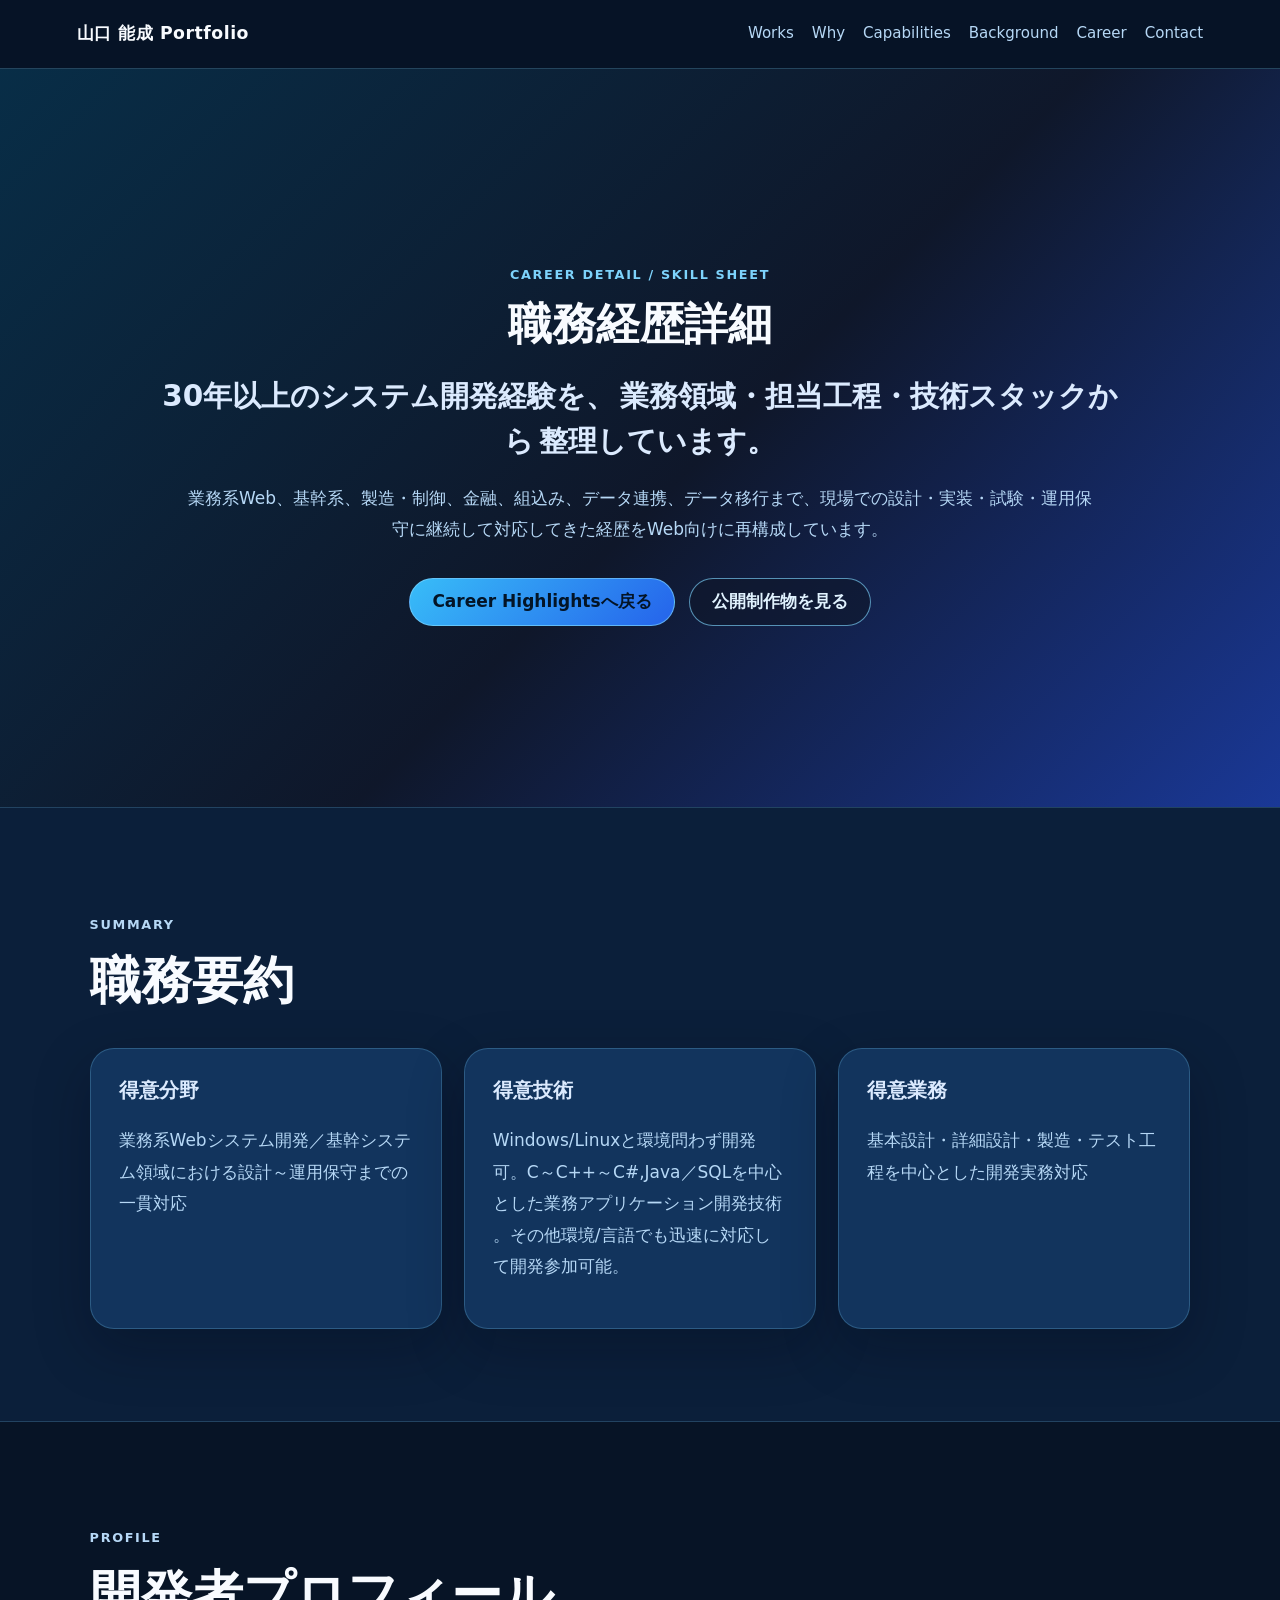
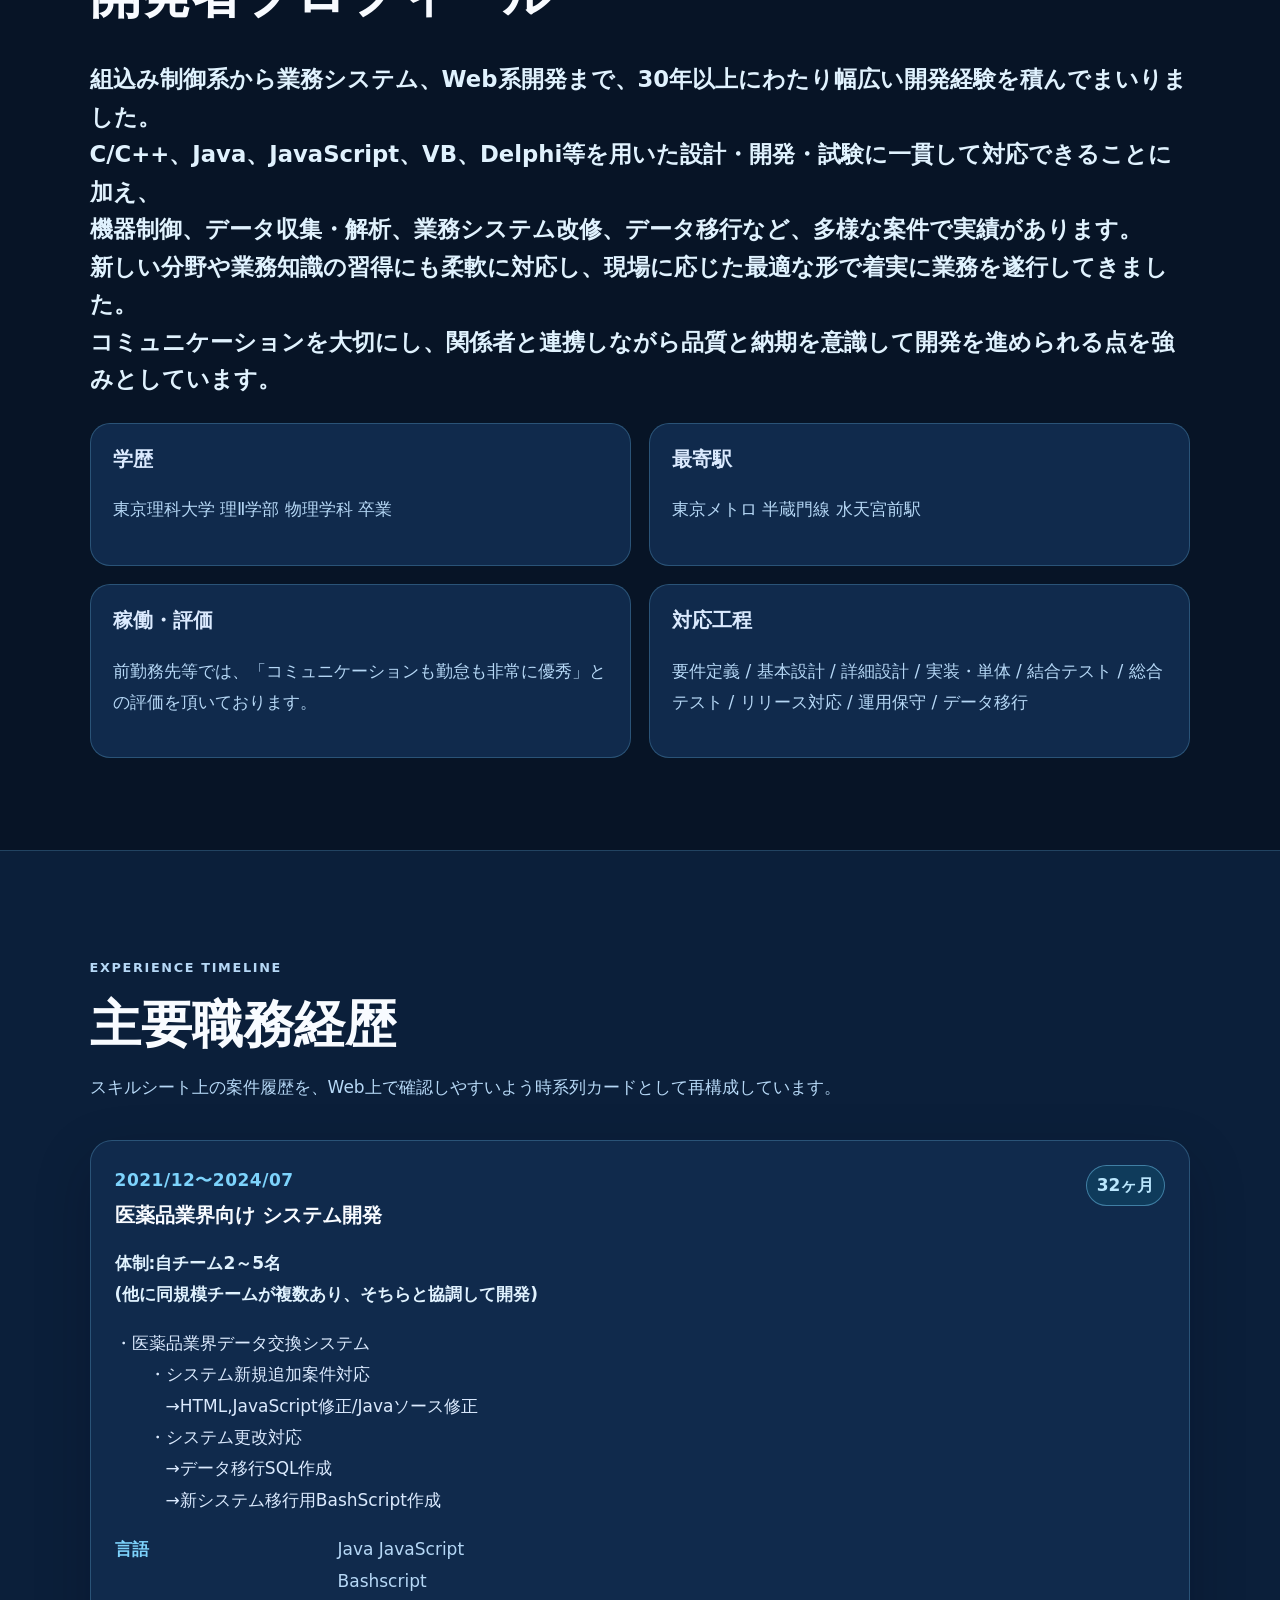
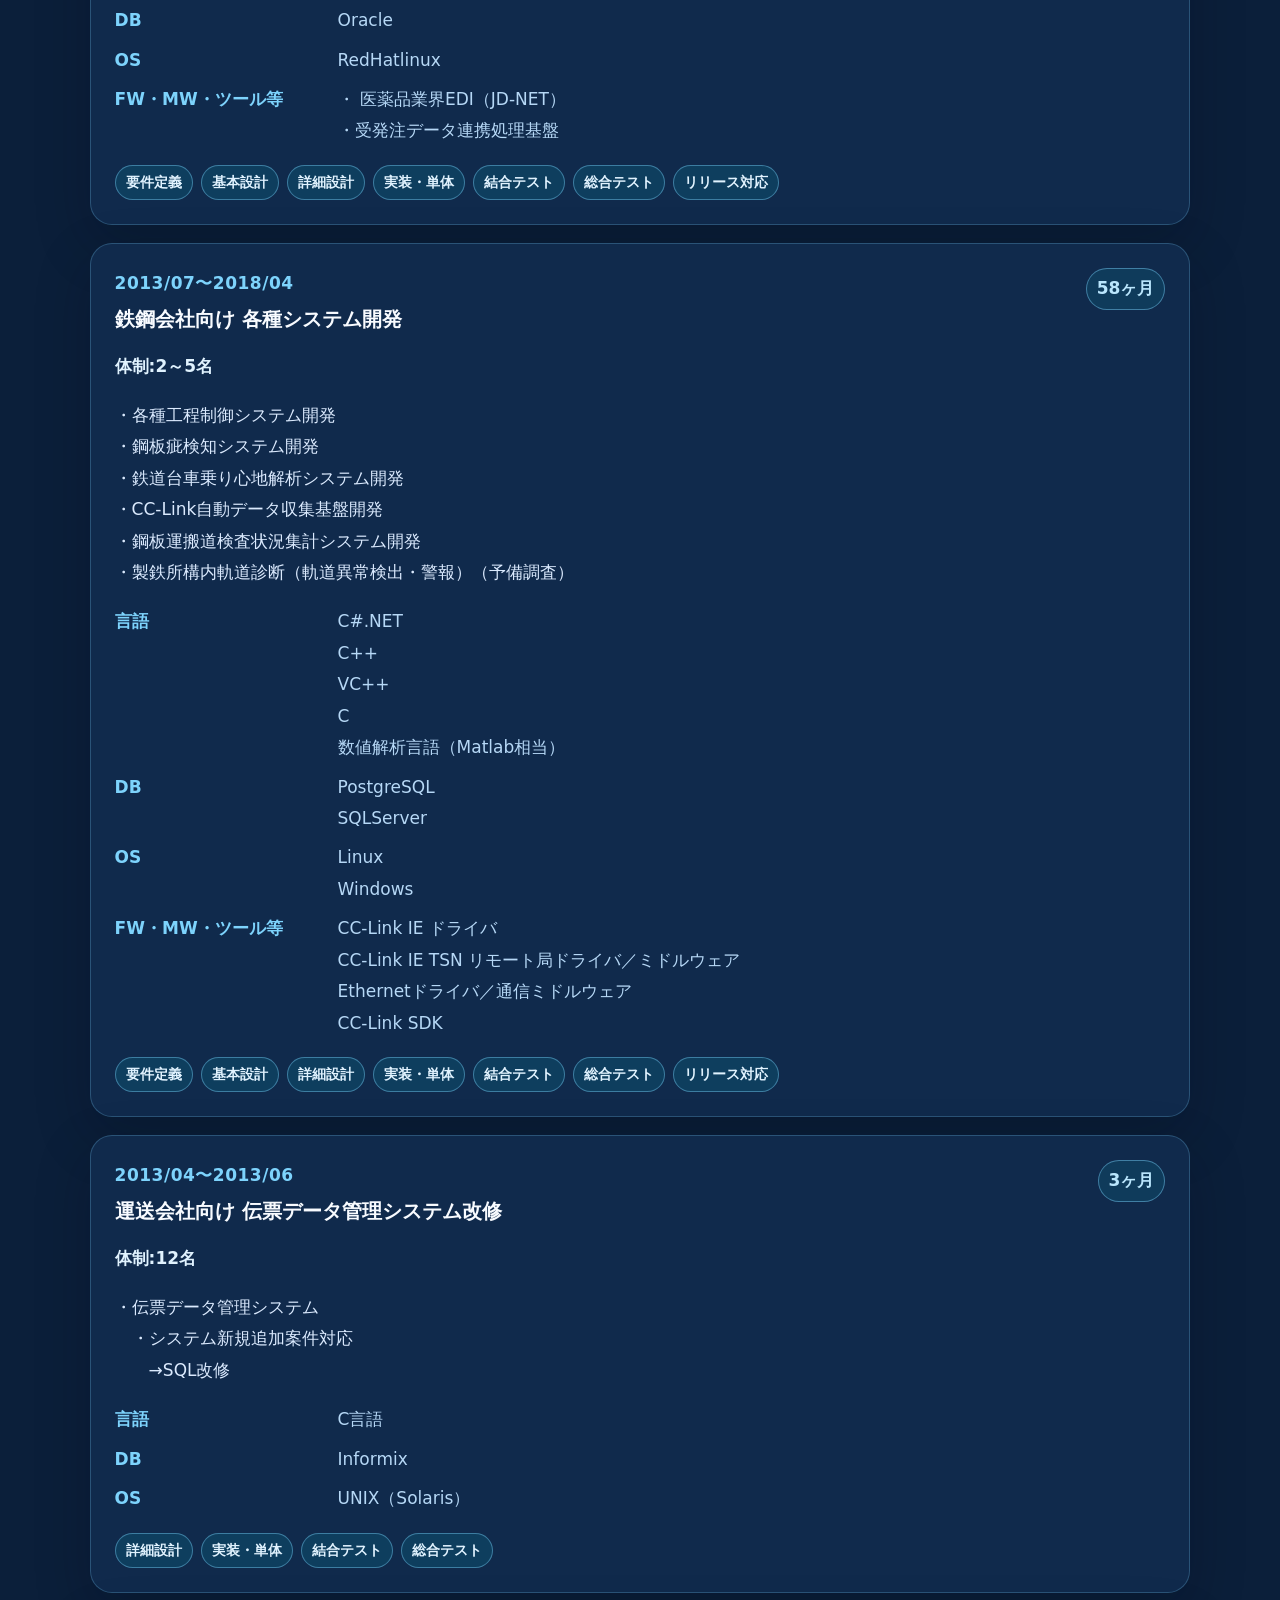
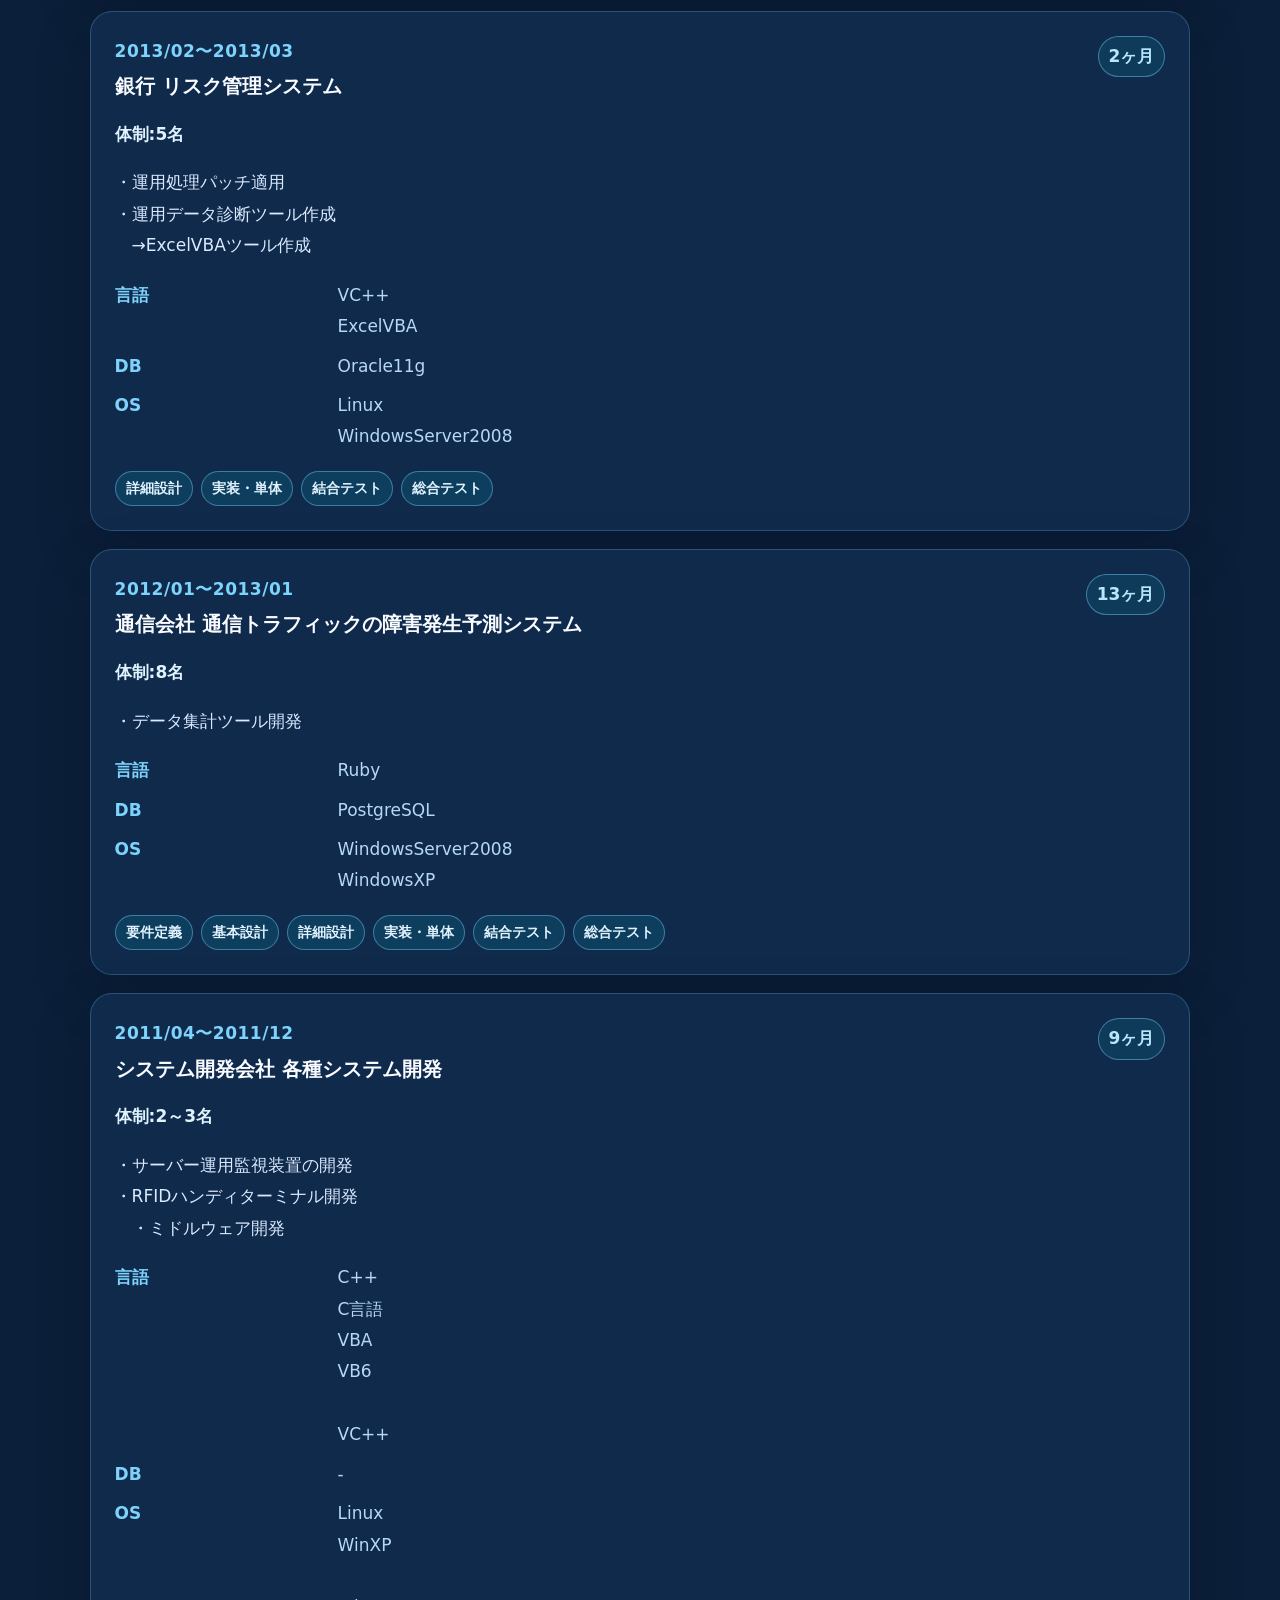
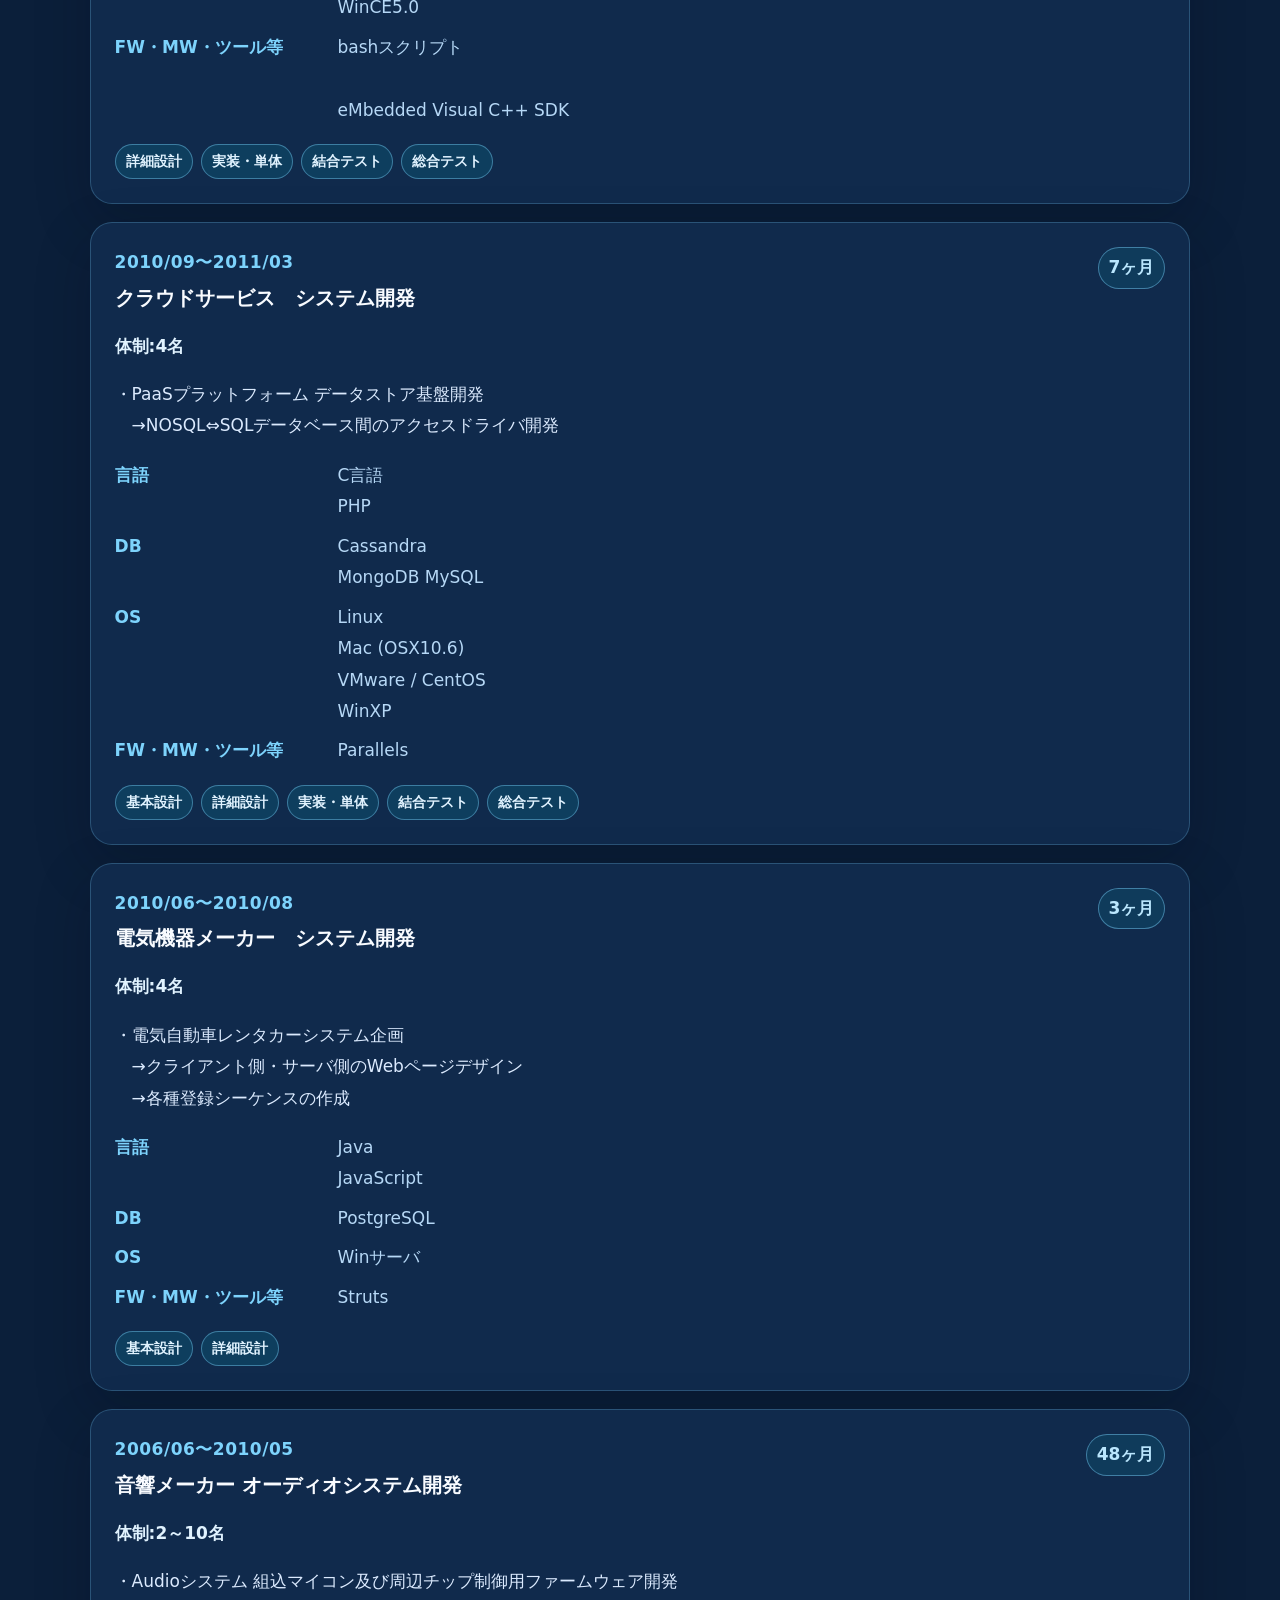
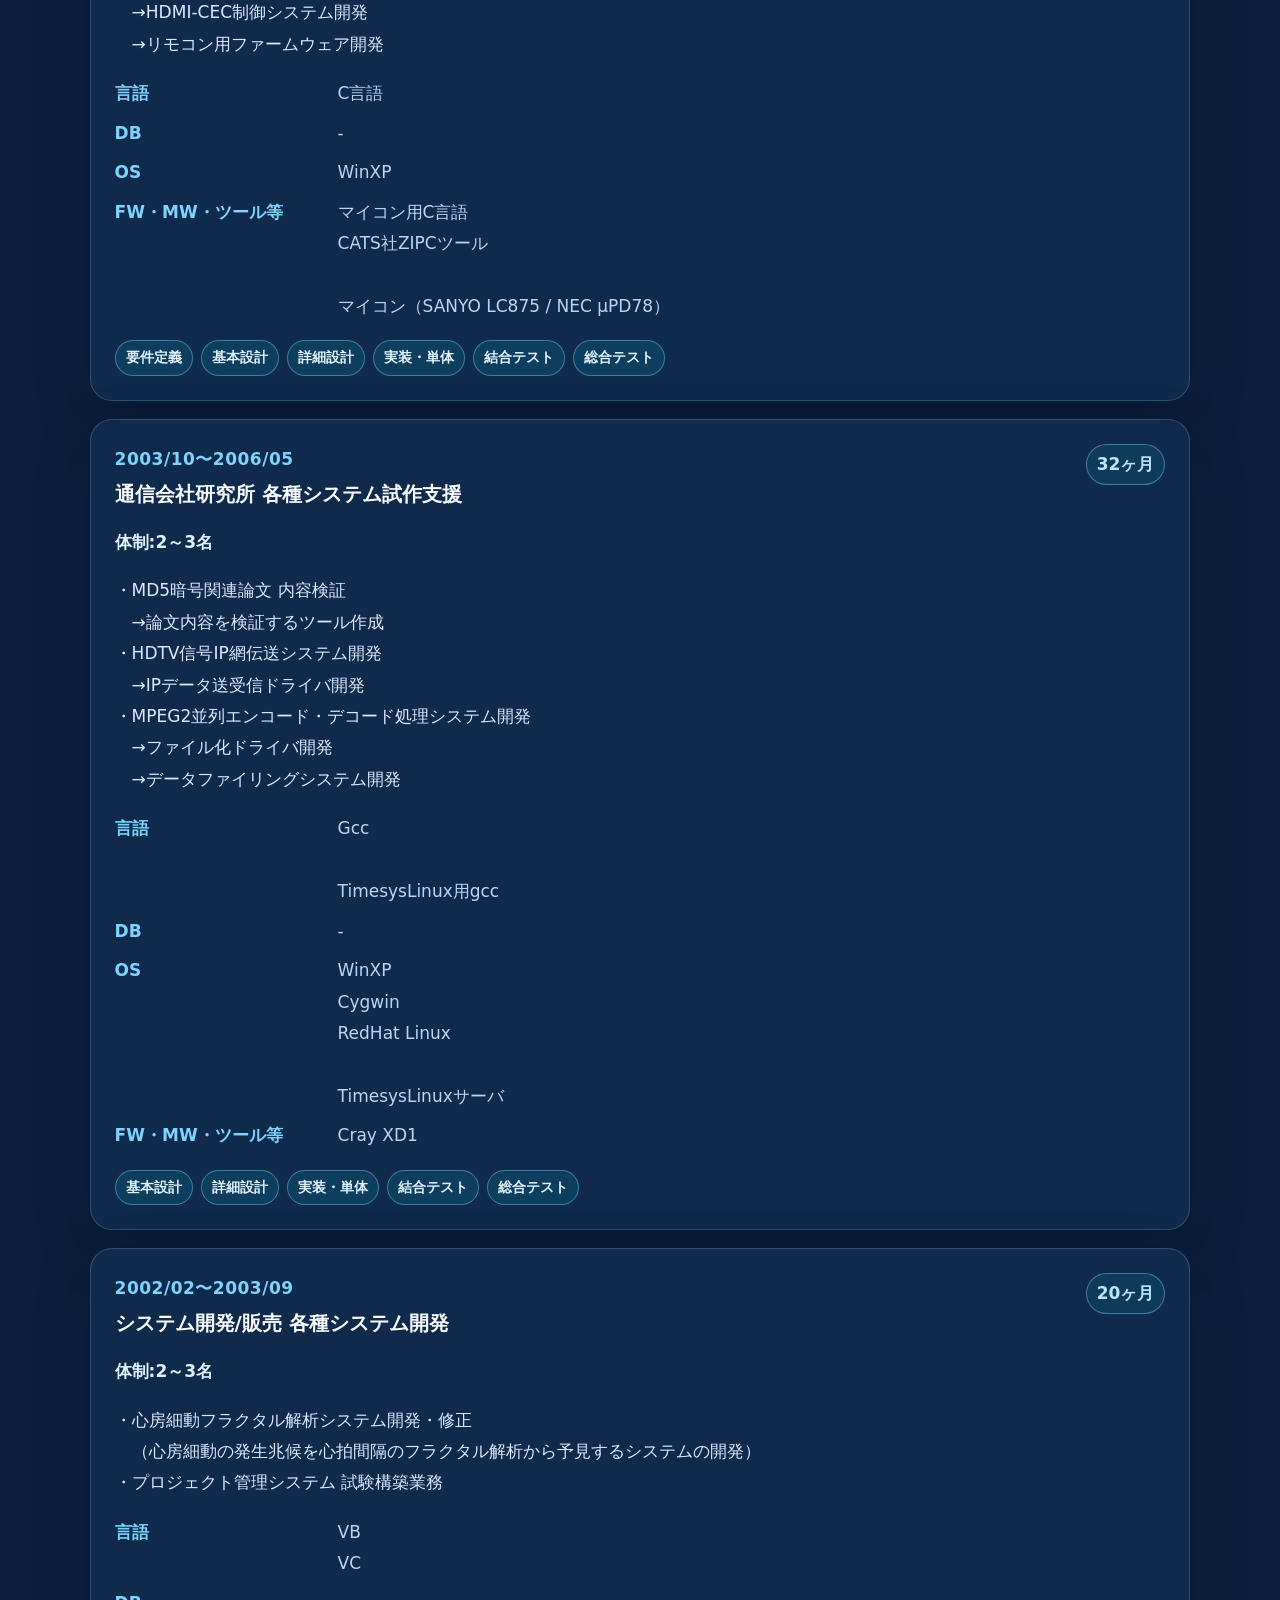
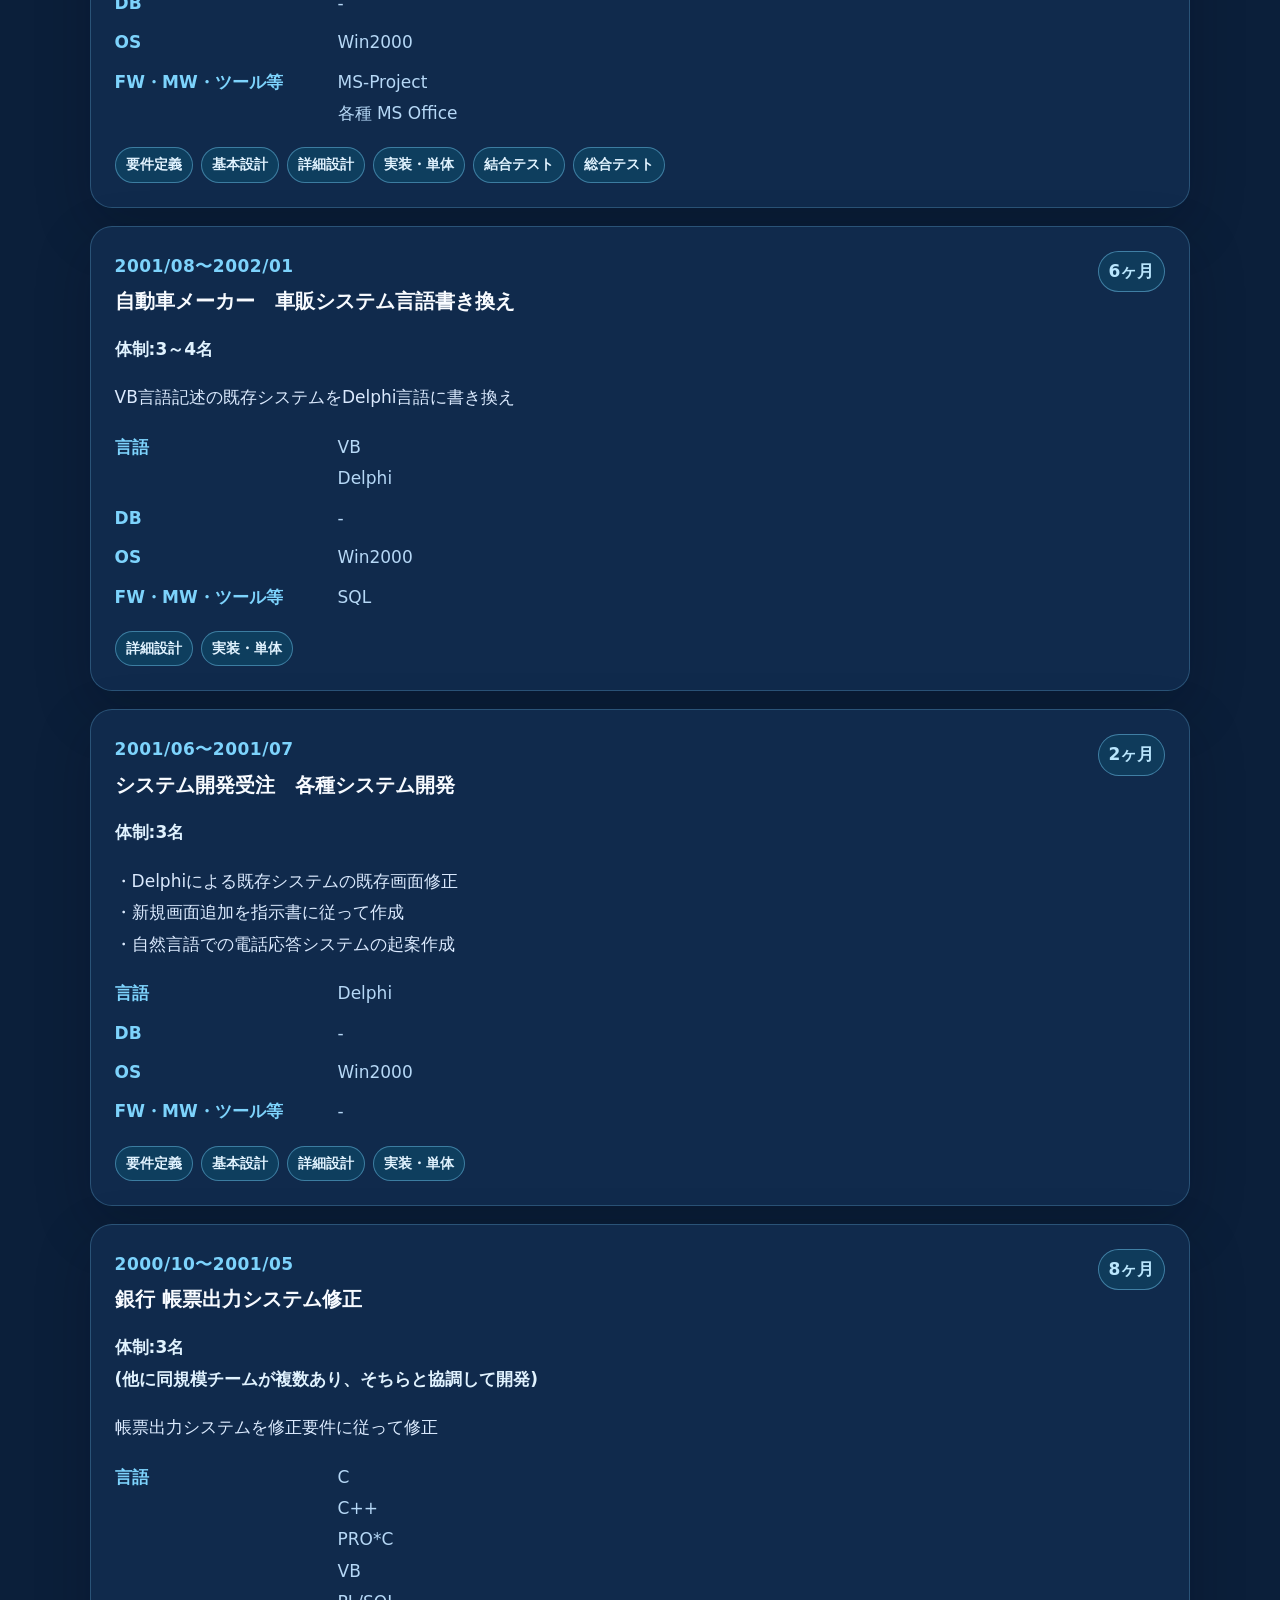
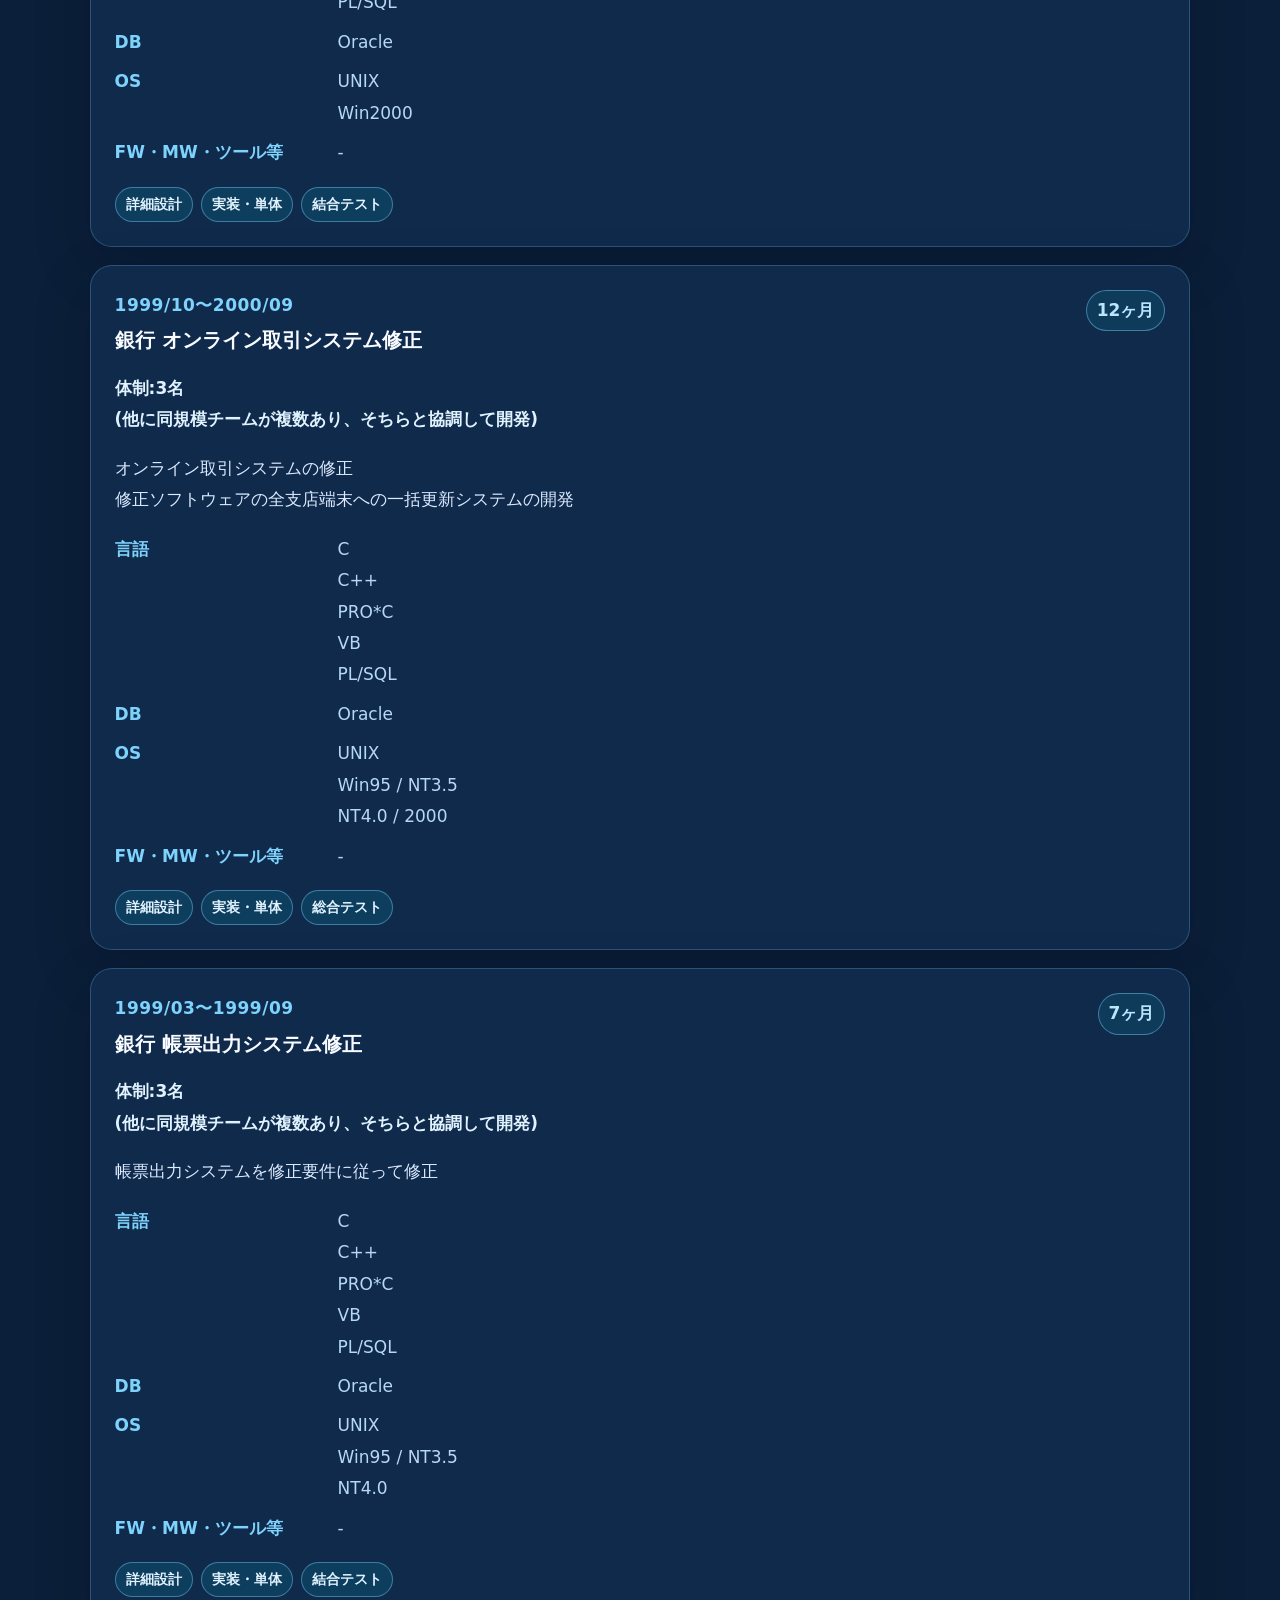
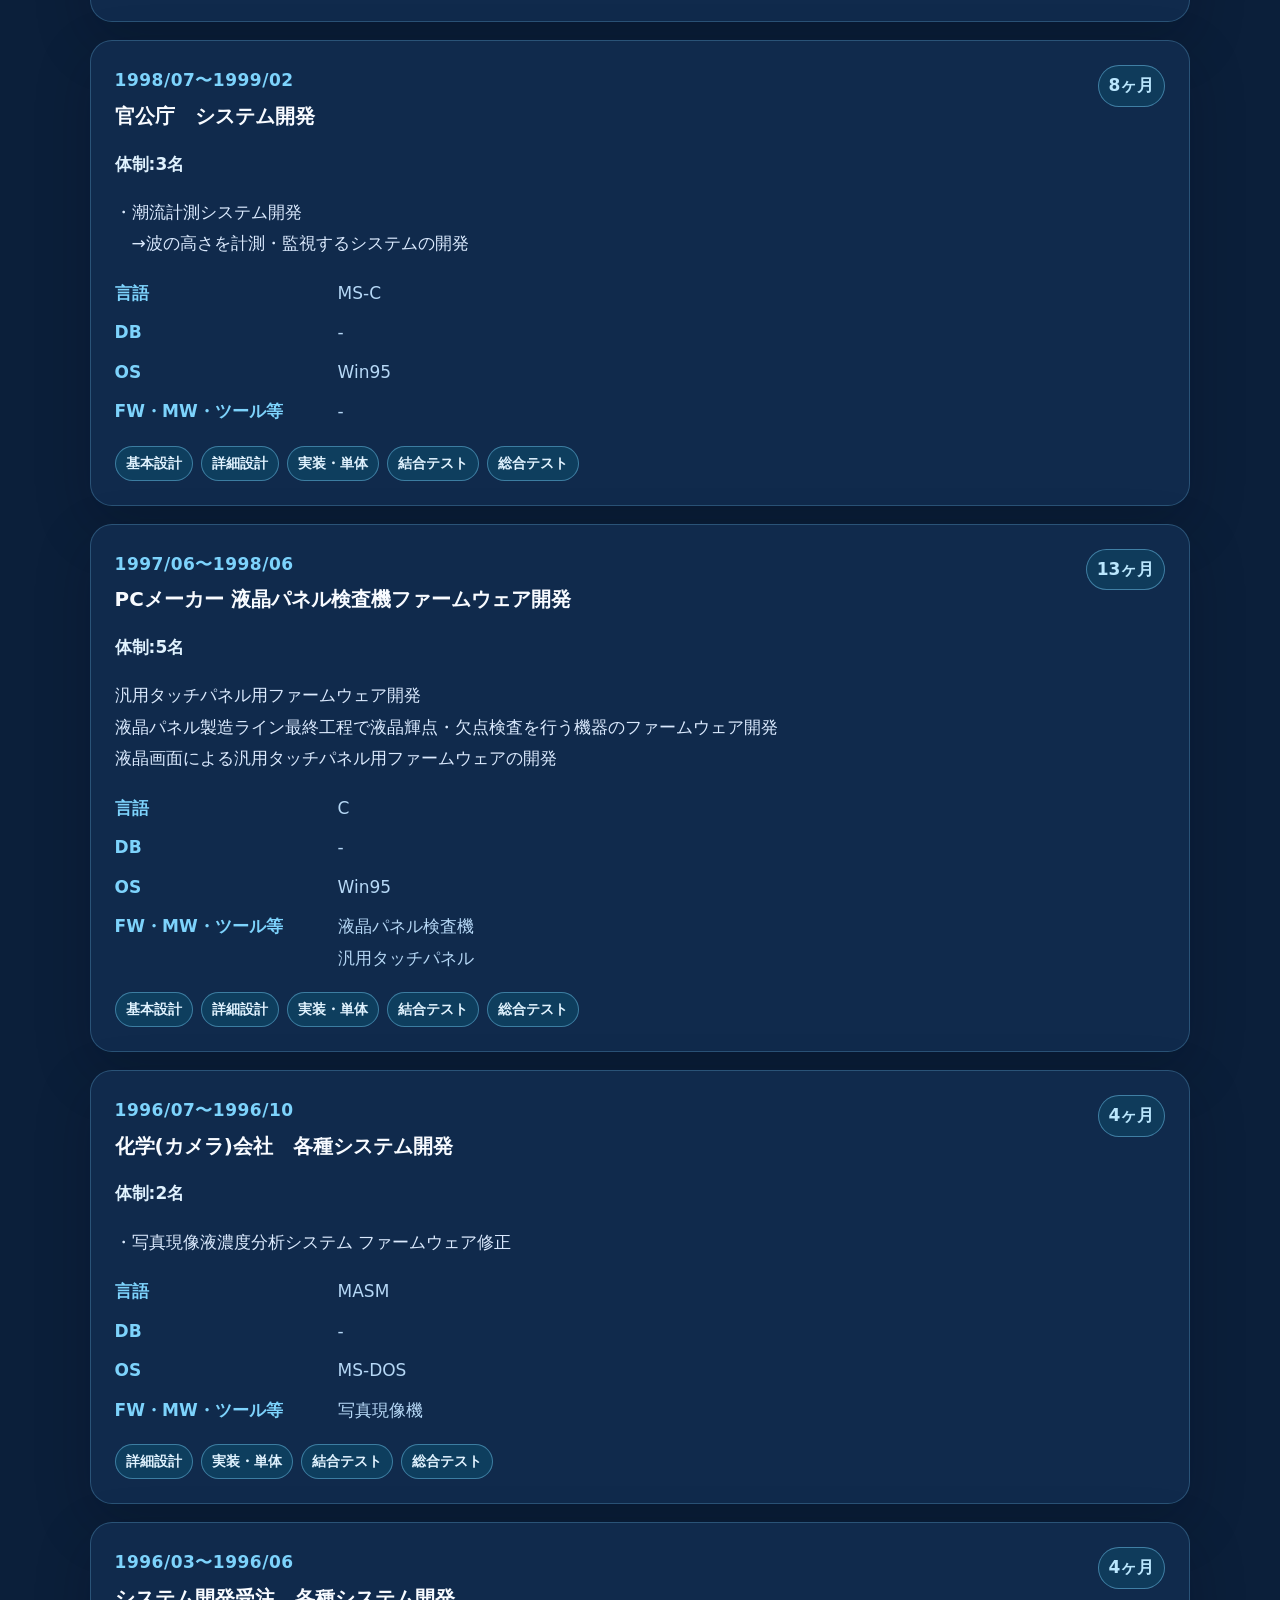
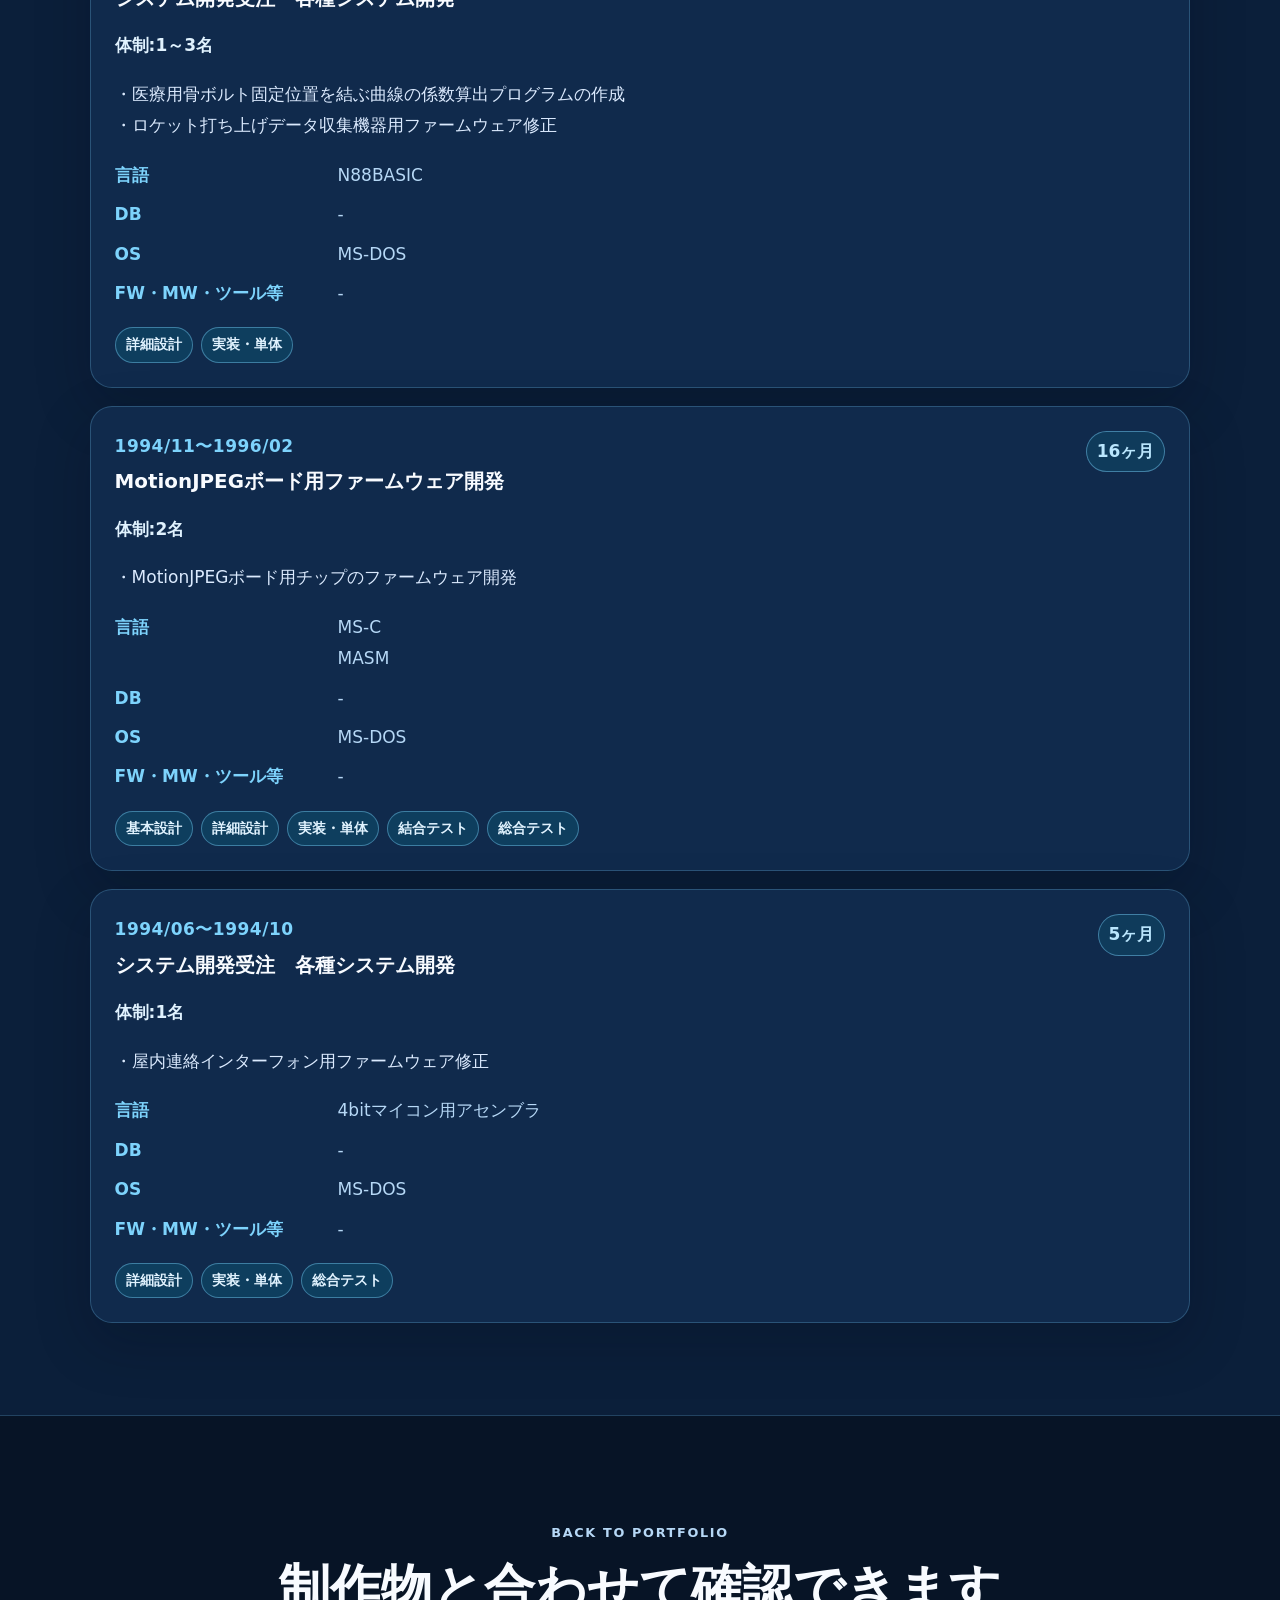
==== career.html @ 9c537705 "Add balanced copy line breaks" ====
<!doctype html>
<html lang="ja">
<head>
  <meta charset="utf-8">
  <meta name="viewport" content="width=device-width, initial-scale=1">
  <title>職務経歴詳細 | 山口 能成 Portfolio</title>
  <meta name="description" content="山口能成の職務経歴詳細ページです。30年以上のシステム開発経験、担当工程、技術スタック、主要案件を整理しています。">
  <link rel="stylesheet" href="assets/css/style.css">
</head>
<body>
  <header class="site-header">
    <a class="brand" href="index.html#top">山口 能成 Portfolio</a>
    <nav class="site-nav" aria-label="Main navigation">
      <a href="index.html#works">Works</a>
      <a href="index.html#why">Why</a>
      <a href="index.html#capabilities">Capabilities</a>
      <a href="index.html#background">Background</a>
      <a href="index.html#career">Career</a>
      <a href="index.html#contact">Contact</a>
    </nav>
  </header>

  <main id="top">
    <section class="hero section">
      <div class="hero-content">
        <p class="eyebrow">Career Detail / Skill Sheet</p>
        <h1>職務経歴詳細</h1>
        <p class="lead balanced-copy balanced-copy-step"><span>30年以上のシステム開発経験を、</span><span>業務領域・担当工程・技術スタックから</span><span>整理しています。</span></p>
        <p class="hero-text">業務系Web、基幹系、製造・制御、金融、組込み、データ連携、データ移行まで、現場での設計・実装・試験・運用保守に継続して対応してきた経歴をWeb向けに再構成しています。</p>
        <div class="hero-actions">
          <a class="button primary" href="index.html#career">Career Highlightsへ戻る</a>
          <a class="button secondary" href="index.html#works">公開制作物を見る</a>
        </div>
      </div>
    </section>

    <section class="section panel">
      <div class="section-heading">
        <p class="eyebrow">Summary</p>
        <h2>職務要約</h2>
      </div>
      <div class="cards grid-3">
        <article class="card"><h3>得意分野</h3><p>業務系Webシステム開発／基幹システム領域における設計～運用保守までの一貫対応</p></article>
        <article class="card"><h3>得意技術</h3><p>Windows/Linuxと環境問わず開発可。C～C++～C#,Java／SQLを中心とした業務アプリケーション開発技術 。その他環境/言語でも迅速に対応して開発参加可能。</p></article>
        <article class="card"><h3>得意業務</h3><p>基本設計・詳細設計・製造・テスト工程を中心とした開発実務対応</p></article>
      </div>
    </section>

    <section class="section">
      <div class="section-heading">
        <p class="eyebrow">Profile</p>
        <h2>開発者プロフィール</h2>
      </div>
      <div class="featured-summary">
        <p class="lead-small">組込み制御系から業務システム、Web系開発まで、30年以上にわたり幅広い開発経験を積んでまいりました。<br>C/C++、Java、JavaScript、VB、Delphi等を用いた設計・開発・試験に一貫して対応できることに加え、<br>機器制御、データ収集・解析、業務システム改修、データ移行など、多様な案件で実績があります。<br>新しい分野や業務知識の習得にも柔軟に対応し、現場に応じた最適な形で着実に業務を遂行してきました。<br>コミュニケーションを大切にし、関係者と連携しながら品質と納期を意識して開発を進められる点を強みとしています。</p>
      </div>
      <div class="feature-grid career-profile-grid">
        <article class="feature-item"><h3>学歴</h3><p>東京理科大学 理Ⅱ学部 物理学科 卒業</p></article>
        <article class="feature-item"><h3>最寄駅</h3><p>東京メトロ 半蔵門線 水天宮前駅</p></article>
        <article class="feature-item"><h3>稼働・評価</h3><p>前勤務先等では、「コミュニケーションも勤怠も非常に優秀」との評価を頂いております。</p></article>
        <article class="feature-item"><h3>対応工程</h3><p class="tags">要件定義 / 基本設計 / 詳細設計 / 実装・単体 / 結合テスト / 総合テスト / リリース対応 / 運用保守 / データ移行</p></article>
      </div>
    </section>

    <section class="section panel">
      <div class="section-heading">
        <p class="eyebrow">Experience Timeline</p>
        <h2>主要職務経歴</h2>
        <p>スキルシート上の案件履歴を、Web上で確認しやすいよう時系列カードとして再構成しています。</p>
      </div>
      <div class="career-timeline">
        
        <article class="career-entry">
          <div class="career-entry-header">
            <div>
              <p class="career-period">2021/12〜2024/07</p>
              <h3>医薬品業界向け システム開発</h3>
            </div>
            <div class="career-duration"><span>32ヶ月</span></div>
          </div>
          <p class="career-role">体制:自チーム2～5名<br>(他に同規模チームが複数あり、そちらと協調して開発)</p>
          <p>・医薬品業界データ交換システム<br>　　・システム新規追加案件対応<br>　　　→HTML,JavaScript修正/Javaソース修正<br>　　・システム更改対応<br>　　　→データ移行SQL作成<br>　　　→新システム移行用BashScript作成</p>
          <dl class="career-detail-grid">
            <dt>言語</dt><dd>Java JavaScript<br>Bashscript</dd><dt>DB</dt><dd>Oracle</dd><dt>OS</dt><dd>RedHatlinux</dd><dt>FW・MW・ツール等</dt><dd>・ 医薬品業界EDI（JD-NET）<br>・受発注データ連携処理基盤</dd>
          </dl>
          <div class="process-tags"><span>要件定義</span><span>基本設計</span><span>詳細設計</span><span>実装・単体</span><span>結合テスト</span><span>総合テスト</span><span>リリース対応</span></div>
        </article>
        <article class="career-entry">
          <div class="career-entry-header">
            <div>
              <p class="career-period">2013/07〜2018/04</p>
              <h3>鉄鋼会社向け 各種システム開発</h3>
            </div>
            <div class="career-duration"><span>58ヶ月</span></div>
          </div>
          <p class="career-role">体制:2～5名</p>
          <p>・各種工程制御システム開発<br>・鋼板疵検知システム開発<br>・鉄道台車乗り心地解析システム開発<br>・CC-Link自動データ収集基盤開発<br>・鋼板運搬道検査状況集計システム開発<br>・製鉄所構内軌道診断（軌道異常検出・警報）（予備調査）</p>
          <dl class="career-detail-grid">
            <dt>言語</dt><dd>C#.NET<br>C++<br>VC++<br>C<br>数値解析言語（Matlab相当）</dd><dt>DB</dt><dd>PostgreSQL<br>SQLServer</dd><dt>OS</dt><dd>Linux<br>Windows</dd><dt>FW・MW・ツール等</dt><dd>CC-Link IE ドライバ<br>CC-Link IE TSN リモート局ドライバ／ミドルウェア <br>Ethernetドライバ／通信ミドルウェア <br>CC-Link SDK</dd>
          </dl>
          <div class="process-tags"><span>要件定義</span><span>基本設計</span><span>詳細設計</span><span>実装・単体</span><span>結合テスト</span><span>総合テスト</span><span>リリース対応</span></div>
        </article>
        <article class="career-entry">
          <div class="career-entry-header">
            <div>
              <p class="career-period">2013/04〜2013/06</p>
              <h3>運送会社向け 伝票データ管理システム改修</h3>
            </div>
            <div class="career-duration"><span>3ヶ月</span></div>
          </div>
          <p class="career-role">体制:12名</p>
          <p>・伝票データ管理システム<br>　・システム新規追加案件対応<br>　　→SQL改修</p>
          <dl class="career-detail-grid">
            <dt>言語</dt><dd>C言語</dd><dt>DB</dt><dd>Informix</dd><dt>OS</dt><dd>UNIX（Solaris）</dd>
          </dl>
          <div class="process-tags"><span>詳細設計</span><span>実装・単体</span><span>結合テスト</span><span>総合テスト</span></div>
        </article>
        <article class="career-entry">
          <div class="career-entry-header">
            <div>
              <p class="career-period">2013/02〜2013/03</p>
              <h3>銀行 リスク管理システム</h3>
            </div>
            <div class="career-duration"><span>2ヶ月</span></div>
          </div>
          <p class="career-role">体制:5名</p>
          <p>・運用処理パッチ適用<br>・運用データ診断ツール作成<br>　→ExcelVBAツール作成</p>
          <dl class="career-detail-grid">
            <dt>言語</dt><dd>VC++<br>ExcelVBA</dd><dt>DB</dt><dd>Oracle11g</dd><dt>OS</dt><dd>Linux<br>WindowsServer2008</dd>
          </dl>
          <div class="process-tags"><span>詳細設計</span><span>実装・単体</span><span>結合テスト</span><span>総合テスト</span></div>
        </article>
        <article class="career-entry">
          <div class="career-entry-header">
            <div>
              <p class="career-period">2012/01〜2013/01</p>
              <h3>通信会社 通信トラフィックの障害発生予測システム</h3>
            </div>
            <div class="career-duration"><span>13ヶ月</span></div>
          </div>
          <p class="career-role">体制:8名</p>
          <p>・データ集計ツール開発</p>
          <dl class="career-detail-grid">
            <dt>言語</dt><dd>Ruby</dd><dt>DB</dt><dd>PostgreSQL</dd><dt>OS</dt><dd>WindowsServer2008<br>WindowsXP</dd>
          </dl>
          <div class="process-tags"><span>要件定義</span><span>基本設計</span><span>詳細設計</span><span>実装・単体</span><span>結合テスト</span><span>総合テスト</span></div>
        </article>
        <article class="career-entry">
          <div class="career-entry-header">
            <div>
              <p class="career-period">2011/04〜2011/12</p>
              <h3>システム開発会社 各種システム開発</h3>
            </div>
            <div class="career-duration"><span>9ヶ月</span></div>
          </div>
          <p class="career-role">体制:2～3名</p>
          <p>・サーバー運用監視装置の開発<br>・RFIDハンディターミナル開発<br>　・ミドルウェア開発</p>
          <dl class="career-detail-grid">
            <dt>言語</dt><dd>C++<br>C言語<br>VBA<br>VB6<br><br>VC++</dd><dt>DB</dt><dd>-</dd><dt>OS</dt><dd>Linux<br>WinXP<br><br>WinCE5.0</dd><dt>FW・MW・ツール等</dt><dd>bashスクリプト<br><br>eMbedded Visual C++ SDK</dd>
          </dl>
          <div class="process-tags"><span>詳細設計</span><span>実装・単体</span><span>結合テスト</span><span>総合テスト</span></div>
        </article>
        <article class="career-entry">
          <div class="career-entry-header">
            <div>
              <p class="career-period">2010/09〜2011/03</p>
              <h3>クラウドサービス　システム開発</h3>
            </div>
            <div class="career-duration"><span>7ヶ月</span></div>
          </div>
          <p class="career-role">体制:4名</p>
          <p>・PaaSプラットフォーム データストア基盤開発<br>　→NOSQL⇔SQLデータベース間のアクセスドライバ開発</p>
          <dl class="career-detail-grid">
            <dt>言語</dt><dd>C言語<br>PHP</dd><dt>DB</dt><dd>Cassandra<br>MongoDB MySQL</dd><dt>OS</dt><dd>Linux<br>Mac (OSX10.6)<br>VMware / CentOS<br>WinXP</dd><dt>FW・MW・ツール等</dt><dd>Parallels</dd>
          </dl>
          <div class="process-tags"><span>基本設計</span><span>詳細設計</span><span>実装・単体</span><span>結合テスト</span><span>総合テスト</span></div>
        </article>
        <article class="career-entry">
          <div class="career-entry-header">
            <div>
              <p class="career-period">2010/06〜2010/08</p>
              <h3>電気機器メーカー　システム開発</h3>
            </div>
            <div class="career-duration"><span>3ヶ月</span></div>
          </div>
          <p class="career-role">体制:4名</p>
          <p>・電気自動車レンタカーシステム企画<br>　→クライアント側・サーバ側のWebページデザイン<br>　→各種登録シーケンスの作成</p>
          <dl class="career-detail-grid">
            <dt>言語</dt><dd>Java<br>JavaScript</dd><dt>DB</dt><dd>PostgreSQL</dd><dt>OS</dt><dd>Winサーバ</dd><dt>FW・MW・ツール等</dt><dd>Struts</dd>
          </dl>
          <div class="process-tags"><span>基本設計</span><span>詳細設計</span></div>
        </article>
        <article class="career-entry">
          <div class="career-entry-header">
            <div>
              <p class="career-period">2006/06〜2010/05</p>
              <h3>音響メーカー オーディオシステム開発</h3>
            </div>
            <div class="career-duration"><span>48ヶ月</span></div>
          </div>
          <p class="career-role">体制:2～10名</p>
          <p>・Audioシステム 組込マイコン及び周辺チップ制御用ファームウェア開発<br>　→HDMI-CEC制御システム開発<br>　→リモコン用ファームウェア開発</p>
          <dl class="career-detail-grid">
            <dt>言語</dt><dd>C言語</dd><dt>DB</dt><dd>-</dd><dt>OS</dt><dd>WinXP</dd><dt>FW・MW・ツール等</dt><dd>マイコン用C言語<br>CATS社ZIPCツール<br><br>マイコン（SANYO LC875 / NEC μPD78）</dd>
          </dl>
          <div class="process-tags"><span>要件定義</span><span>基本設計</span><span>詳細設計</span><span>実装・単体</span><span>結合テスト</span><span>総合テスト</span></div>
        </article>
        <article class="career-entry">
          <div class="career-entry-header">
            <div>
              <p class="career-period">2003/10〜2006/05</p>
              <h3>通信会社研究所 各種システム試作支援</h3>
            </div>
            <div class="career-duration"><span>32ヶ月</span></div>
          </div>
          <p class="career-role">体制:2～3名</p>
          <p>・MD5暗号関連論文 内容検証<br>　→論文内容を検証するツール作成<br>・HDTV信号IP網伝送システム開発<br>　→IPデータ送受信ドライバ開発<br>・MPEG2並列エンコード・デコード処理システム開発<br>　→ファイル化ドライバ開発<br>　→データファイリングシステム開発</p>
          <dl class="career-detail-grid">
            <dt>言語</dt><dd>Gcc<br><br>TimesysLinux用gcc</dd><dt>DB</dt><dd>-</dd><dt>OS</dt><dd>WinXP<br>Cygwin<br>RedHat Linux<br><br>TimesysLinuxサーバ</dd><dt>FW・MW・ツール等</dt><dd>Cray XD1</dd>
          </dl>
          <div class="process-tags"><span>基本設計</span><span>詳細設計</span><span>実装・単体</span><span>結合テスト</span><span>総合テスト</span></div>
        </article>
        <article class="career-entry">
          <div class="career-entry-header">
            <div>
              <p class="career-period">2002/02〜2003/09</p>
              <h3>システム開発/販売 各種システム開発</h3>
            </div>
            <div class="career-duration"><span>20ヶ月</span></div>
          </div>
          <p class="career-role">体制:2～3名</p>
          <p>・心房細動フラクタル解析システム開発・修正<br>　（心房細動の発生兆候を心拍間隔のフラクタル解析から予見するシステムの開発）<br>・プロジェクト管理システム 試験構築業務</p>
          <dl class="career-detail-grid">
            <dt>言語</dt><dd>VB<br>VC</dd><dt>DB</dt><dd>-</dd><dt>OS</dt><dd>Win2000</dd><dt>FW・MW・ツール等</dt><dd>MS-Project<br>各種 MS Office</dd>
          </dl>
          <div class="process-tags"><span>要件定義</span><span>基本設計</span><span>詳細設計</span><span>実装・単体</span><span>結合テスト</span><span>総合テスト</span></div>
        </article>
        <article class="career-entry">
          <div class="career-entry-header">
            <div>
              <p class="career-period">2001/08〜2002/01</p>
              <h3>自動車メーカー　車販システム言語書き換え</h3>
            </div>
            <div class="career-duration"><span>6ヶ月</span></div>
          </div>
          <p class="career-role">体制:3～4名</p>
          <p>VB言語記述の既存システムをDelphi言語に書き換え</p>
          <dl class="career-detail-grid">
            <dt>言語</dt><dd>VB<br>Delphi</dd><dt>DB</dt><dd>-</dd><dt>OS</dt><dd>Win2000</dd><dt>FW・MW・ツール等</dt><dd>SQL</dd>
          </dl>
          <div class="process-tags"><span>詳細設計</span><span>実装・単体</span></div>
        </article>
        <article class="career-entry">
          <div class="career-entry-header">
            <div>
              <p class="career-period">2001/06〜2001/07</p>
              <h3>システム開発受注　各種システム開発</h3>
            </div>
            <div class="career-duration"><span>2ヶ月</span></div>
          </div>
          <p class="career-role">体制:3名</p>
          <p>・Delphiによる既存システムの既存画面修正<br>・新規画面追加を指示書に従って作成<br>・自然言語での電話応答システムの起案作成</p>
          <dl class="career-detail-grid">
            <dt>言語</dt><dd>Delphi</dd><dt>DB</dt><dd>-</dd><dt>OS</dt><dd>Win2000</dd><dt>FW・MW・ツール等</dt><dd>-</dd>
          </dl>
          <div class="process-tags"><span>要件定義</span><span>基本設計</span><span>詳細設計</span><span>実装・単体</span></div>
        </article>
        <article class="career-entry">
          <div class="career-entry-header">
            <div>
              <p class="career-period">2000/10〜2001/05</p>
              <h3>銀行 帳票出力システム修正</h3>
            </div>
            <div class="career-duration"><span>8ヶ月</span></div>
          </div>
          <p class="career-role">体制:3名<br>(他に同規模チームが複数あり、そちらと協調して開発)</p>
          <p>帳票出力システムを修正要件に従って修正</p>
          <dl class="career-detail-grid">
            <dt>言語</dt><dd>C<br>C++<br>PRO*C<br>VB<br>PL/SQL</dd><dt>DB</dt><dd>Oracle</dd><dt>OS</dt><dd>UNIX<br>Win2000</dd><dt>FW・MW・ツール等</dt><dd>-</dd>
          </dl>
          <div class="process-tags"><span>詳細設計</span><span>実装・単体</span><span>結合テスト</span></div>
        </article>
        <article class="career-entry">
          <div class="career-entry-header">
            <div>
              <p class="career-period">1999/10〜2000/09</p>
              <h3>銀行 オンライン取引システム修正</h3>
            </div>
            <div class="career-duration"><span>12ヶ月</span></div>
          </div>
          <p class="career-role">体制:3名<br>(他に同規模チームが複数あり、そちらと協調して開発)</p>
          <p>オンライン取引システムの修正<br>修正ソフトウェアの全支店端末への一括更新システムの開発</p>
          <dl class="career-detail-grid">
            <dt>言語</dt><dd>C<br>C++<br>PRO*C<br>VB<br>PL/SQL</dd><dt>DB</dt><dd>Oracle</dd><dt>OS</dt><dd>UNIX<br>Win95 / NT3.5<br>NT4.0 / 2000</dd><dt>FW・MW・ツール等</dt><dd>-</dd>
          </dl>
          <div class="process-tags"><span>詳細設計</span><span>実装・単体</span><span>総合テスト</span></div>
        </article>
        <article class="career-entry">
          <div class="career-entry-header">
            <div>
              <p class="career-period">1999/03〜1999/09</p>
              <h3>銀行 帳票出力システム修正</h3>
            </div>
            <div class="career-duration"><span>7ヶ月</span></div>
          </div>
          <p class="career-role">体制:3名<br>(他に同規模チームが複数あり、そちらと協調して開発)</p>
          <p>帳票出力システムを修正要件に従って修正</p>
          <dl class="career-detail-grid">
            <dt>言語</dt><dd>C<br>C++<br>PRO*C<br>VB<br>PL/SQL</dd><dt>DB</dt><dd>Oracle</dd><dt>OS</dt><dd>UNIX<br>Win95 / NT3.5<br>NT4.0</dd><dt>FW・MW・ツール等</dt><dd>-</dd>
          </dl>
          <div class="process-tags"><span>詳細設計</span><span>実装・単体</span><span>結合テスト</span></div>
        </article>
        <article class="career-entry">
          <div class="career-entry-header">
            <div>
              <p class="career-period">1998/07〜1999/02</p>
              <h3>官公庁　システム開発</h3>
            </div>
            <div class="career-duration"><span>8ヶ月</span></div>
          </div>
          <p class="career-role">体制:3名</p>
          <p>・潮流計測システム開発<br>　→波の高さを計測・監視するシステムの開発</p>
          <dl class="career-detail-grid">
            <dt>言語</dt><dd>MS-C</dd><dt>DB</dt><dd>-</dd><dt>OS</dt><dd>Win95</dd><dt>FW・MW・ツール等</dt><dd>-</dd>
          </dl>
          <div class="process-tags"><span>基本設計</span><span>詳細設計</span><span>実装・単体</span><span>結合テスト</span><span>総合テスト</span></div>
        </article>
        <article class="career-entry">
          <div class="career-entry-header">
            <div>
              <p class="career-period">1997/06〜1998/06</p>
              <h3>PCメーカー 液晶パネル検査機ファームウェア開発</h3>
            </div>
            <div class="career-duration"><span>13ヶ月</span></div>
          </div>
          <p class="career-role">体制:5名</p>
          <p>汎用タッチパネル用ファームウェア開発<br>液晶パネル製造ライン最終工程で液晶輝点・欠点検査を行う機器のファームウェア開発<br>液晶画面による汎用タッチパネル用ファームウェアの開発</p>
          <dl class="career-detail-grid">
            <dt>言語</dt><dd>C</dd><dt>DB</dt><dd>-</dd><dt>OS</dt><dd>Win95</dd><dt>FW・MW・ツール等</dt><dd>液晶パネル検査機<br>汎用タッチパネル</dd>
          </dl>
          <div class="process-tags"><span>基本設計</span><span>詳細設計</span><span>実装・単体</span><span>結合テスト</span><span>総合テスト</span></div>
        </article>
        <article class="career-entry">
          <div class="career-entry-header">
            <div>
              <p class="career-period">1996/07〜1996/10</p>
              <h3>化学(カメラ)会社　各種システム開発</h3>
            </div>
            <div class="career-duration"><span>4ヶ月</span></div>
          </div>
          <p class="career-role">体制:2名</p>
          <p>・写真現像液濃度分析システム ファームウェア修正</p>
          <dl class="career-detail-grid">
            <dt>言語</dt><dd>MASM</dd><dt>DB</dt><dd>-</dd><dt>OS</dt><dd>MS-DOS</dd><dt>FW・MW・ツール等</dt><dd>写真現像機</dd>
          </dl>
          <div class="process-tags"><span>詳細設計</span><span>実装・単体</span><span>結合テスト</span><span>総合テスト</span></div>
        </article>
        <article class="career-entry">
          <div class="career-entry-header">
            <div>
              <p class="career-period">1996/03〜1996/06</p>
              <h3>システム開発受注　各種システム開発</h3>
            </div>
            <div class="career-duration"><span>4ヶ月</span></div>
          </div>
          <p class="career-role">体制:1～3名</p>
          <p>・医療用骨ボルト固定位置を結ぶ曲線の係数算出プログラムの作成<br>・ロケット打ち上げデータ収集機器用ファームウェア修正</p>
          <dl class="career-detail-grid">
            <dt>言語</dt><dd>N88BASIC</dd><dt>DB</dt><dd>-</dd><dt>OS</dt><dd>MS-DOS</dd><dt>FW・MW・ツール等</dt><dd>-</dd>
          </dl>
          <div class="process-tags"><span>詳細設計</span><span>実装・単体</span></div>
        </article>
        <article class="career-entry">
          <div class="career-entry-header">
            <div>
              <p class="career-period">1994/11〜1996/02</p>
              <h3>MotionJPEGボード用ファームウェア開発</h3>
            </div>
            <div class="career-duration"><span>16ヶ月</span></div>
          </div>
          <p class="career-role">体制:2名</p>
          <p>・MotionJPEGボード用チップのファームウェア開発</p>
          <dl class="career-detail-grid">
            <dt>言語</dt><dd>MS-C<br>MASM</dd><dt>DB</dt><dd>-</dd><dt>OS</dt><dd>MS-DOS</dd><dt>FW・MW・ツール等</dt><dd>-</dd>
          </dl>
          <div class="process-tags"><span>基本設計</span><span>詳細設計</span><span>実装・単体</span><span>結合テスト</span><span>総合テスト</span></div>
        </article>
        <article class="career-entry">
          <div class="career-entry-header">
            <div>
              <p class="career-period">1994/06〜1994/10</p>
              <h3>システム開発受注　各種システム開発</h3>
            </div>
            <div class="career-duration"><span>5ヶ月</span></div>
          </div>
          <p class="career-role">体制:1名</p>
          <p>・屋内連絡インターフォン用ファームウェア修正</p>
          <dl class="career-detail-grid">
            <dt>言語</dt><dd>4bitマイコン用アセンブラ</dd><dt>DB</dt><dd>-</dd><dt>OS</dt><dd>MS-DOS</dd><dt>FW・MW・ツール等</dt><dd>-</dd>
          </dl>
          <div class="process-tags"><span>詳細設計</span><span>実装・単体</span><span>総合テスト</span></div>
        </article>
        
      </div>
    </section>

    <section class="section contact">
      <div class="section-heading">
        <p class="eyebrow">Back to Portfolio</p>
        <h2>制作物と合わせて確認できます</h2>
      </div>
      <div class="hero-actions center-actions">
        <a class="button primary" href="index.html#works">公開制作物を見る</a>
        <a class="button secondary" href="index.html#career">Career Highlightsへ戻る</a>
        <a class="button secondary" href="https://github.com/yamaguchiyoshishigeai-create">GitHub Profile</a>
      </div>
    </section>
  </main>

  <footer class="site-footer">
    <p>&copy; 2026 Yoshishige Yamaguchi. Portfolio.</p>
  </footer>
</body>
</html>
---- assets/css/style.css ----
* { box-sizing: border-box; }
html { scroll-behavior: smooth; }
body {
  margin: 0;
  font-family: system-ui, -apple-system, BlinkMacSystemFont, "Segoe UI", sans-serif;
  color: #dbeafe;
  background: #071426;
  line-height: 1.85;
  font-size: 17px;
}
a { color: inherit; text-decoration: none; }
.site-header {
  position: sticky;
  top: 0;
  z-index: 10;
  display: flex;
  align-items: center;
  justify-content: space-between;
  gap: 24px;
  padding: 18px 6vw;
  background: rgba(7, 20, 38, 0.92);
  border-bottom: 1px solid rgba(125, 211, 252, 0.26);
  backdrop-filter: blur(14px);
}
.brand { font-weight: 900; letter-spacing: 0.03em; color: #f8fbff; font-size: 1.08rem; }
.site-nav { display: flex; gap: 18px; flex-wrap: wrap; color: #b6d8f6; font-size: 0.94rem; }
.site-nav a:hover { color: #7dd3fc; }
.section { padding: 92px 7vw; }
.hero {
  min-height: 82vh;
  display: grid;
  place-items: center;
  background:
    linear-gradient(135deg, rgba(8, 47, 73, 0.94), rgba(15, 23, 42, 0.98) 54%, rgba(30, 64, 175, 0.82)),
    radial-gradient(circle at top right, rgba(56, 189, 248, 0.26), transparent 34%),
    radial-gradient(circle at bottom left, rgba(37, 99, 235, 0.22), transparent 32%);
}
.hero-content { max-width: 1180px; margin-inline: auto; text-align: center; }
.portfolio-label {
  display: block;
  width: min(78vw, 920px);
  height: clamp(170px, 28vw, 360px);
  margin: 0 auto 8px;
  color: transparent;
  font-size: 1px;
  line-height: 1;
  overflow: hidden;
  background: url("../img/name_calligraphy_transparent.png") center / contain no-repeat;
  opacity: 0.98;
  filter: drop-shadow(0 0 18px rgba(186, 230, 253, 0.20));
}
.identity-subtitle { display: block; margin-bottom: 22px; color: #7dd3fc; font-size: clamp(1.1rem, 2vw, 1.6rem); font-weight: 800; letter-spacing: 0.05em; }
.eyebrow { color: #7dd3fc; font-weight: 800; letter-spacing: 0.13em; text-transform: uppercase; font-size: 0.8rem; }
h1 { font-size: clamp(2.1rem, 3.4vw, 3.35rem); line-height: 1.16; margin: 0 auto 24px; max-width: none; color: #f8fbff; white-space: nowrap; }
h2 { font-size: clamp(2rem, 4vw, 3.2rem); line-height: 1.22; margin: 0; color: #f8fbff; }
h3 { margin-top: 0; line-height: 1.45; color: #dbeafe; }
.lead { font-size: clamp(1.35rem, 2.3vw, 2.1rem); font-weight: 750; line-height: 1.55; margin: 0 auto 18px; max-width: 980px; color: #dbeafe; }
.lead-small { font-size: clamp(1.16rem, 2vw, 1.42rem); font-weight: 700; line-height: 1.65; margin-top: 0; color: #e0f2fe; }
.hero-text, .card p, .tags, .section > p, dd, .feature-item p, .narrative-card p, .work-card p { color: #b6d8f6; }
.hero-text { max-width: 920px; margin-inline: auto; }
.hero-stats { display: grid; grid-template-columns: repeat(3, minmax(0, 1fr)); gap: 14px; margin: 30px auto; max-width: 940px; }
.hero-stats div { border: 1px solid rgba(125, 211, 252, 0.30); border-radius: 20px; padding: 18px 20px; background: rgba(8, 47, 73, 0.54); box-shadow: 0 18px 45px rgba(2, 8, 23, 0.25); }
.hero-stats strong { display: block; color: #ffffff; font-size: clamp(1.1rem, 2vw, 1.55rem); line-height: 1.2; }
.hero-stats span { display: block; margin-top: 6px; color: #bae6fd; font-size: 0.92rem; }
.hero-points { display: flex; justify-content: center; flex-wrap: wrap; gap: 10px; padding: 0; margin: 24px 0 0; list-style: none; }
.hero-points li { border: 1px solid rgba(125, 211, 252, 0.42); color: #e0f2fe; border-radius: 999px; padding: 6px 12px; font-weight: 800; font-size: 0.9rem; background: rgba(14, 116, 144, 0.28); }
.hero-actions { display: flex; justify-content: center; gap: 14px; flex-wrap: wrap; margin-top: 32px; }
.compact-actions { margin-top: 24px; justify-content: flex-start; }
.center-actions { justify-content: center; }
.button { display: inline-flex; align-items: center; justify-content: center; min-height: 48px; padding: 0 22px; border-radius: 999px; font-weight: 800; border: 1px solid rgba(125, 211, 252, 0.65); }
.button.primary { background: linear-gradient(135deg, #38bdf8, #2563eb); color: #031426; }
.button.secondary { color: #e0f2fe; background: rgba(15, 23, 42, 0.62); }
.work-action-block .button { flex: 1 1 138px; }
.panel { background: #0b1f3a; border-block: 1px solid rgba(125, 211, 252, 0.20); }
.section-heading { max-width: 920px; margin-bottom: 36px; }
.section-heading p { color: #b6d8f6; }
.section-heading .service-note-warning { margin-top: 10px; }
.cards, .works-grid { display: grid; gap: 22px; }
.grid-3 { grid-template-columns: repeat(3, minmax(0, 1fr)); }
.grid-2 { grid-template-columns: repeat(2, minmax(0, 1fr)); }
.card, .work-card { background: #102a4c; border: 1px solid rgba(125, 211, 252, 0.24); border-radius: 24px; padding: 28px; box-shadow: 0 20px 55px rgba(2, 8, 23, 0.28); }
.panel .card { background: #12345d; }
.works-grid { grid-template-columns: repeat(2, minmax(0, 1fr)); align-items: stretch; }
.work-card { min-height: 100%; }
.work-card-featured { background: linear-gradient(135deg, #0b3b68, #102a4c 58%, #0f172a); border-color: rgba(125, 211, 252, 0.55); }
.work-card-planned { background: #0d2544; opacity: 0.92; }
.work-card-published {
  display: flex;
  flex-direction: column;
  gap: 16px;
}
.work-meta { display: flex; flex-wrap: wrap; gap: 8px; margin-bottom: 0; min-height: 46px; align-items: flex-start; }
.work-meta span { border: 1px solid rgba(125, 211, 252, 0.55); border-radius: 999px; padding: 4px 10px; color: #bae6fd; background: rgba(14, 116, 144, 0.24); font-size: 0.82rem; font-weight: 800; }
.work-card > h3 { margin: 0; min-height: 3.2rem; display: flex; align-items: flex-start; }
.work-card-published > h3 {
  min-height: 3rem;
  font-size: clamp(1.65rem, 2.2vw, 2.15rem);
  line-height: 1.2;
  font-weight: 900;
  letter-spacing: 0.01em;
}
.work-action-block,
.work-tech-block,
.work-notes {
  display: grid;
  gap: 1.15rem;
  padding: 1.2rem 1.25rem;
  border: 1px solid rgba(125, 211, 252, 0.18);
  border-radius: 18px;
  background: rgba(125, 167, 227, 0.26);
}
.work-action-block { min-height: 18.5rem; align-content: space-between; }
.work-tech-block { min-height: 7.4rem; align-content: center; }
.work-notes { min-height: 6.2rem; align-content: center; }
.work-description {
  display: grid;
  grid-template-rows: minmax(4.4rem, auto) auto;
  row-gap: 0.85rem;
}
.work-description-title,
.work-description-body { display: block; }
.work-description p,
.work-tech-block p,
.work-notes p { margin: 0; }
.work-tool-label {
  color: #e0f2fe !important;
  font-size: clamp(1.22rem, 1.55vw, 1.45rem);
  line-height: 1.35;
  font-weight: 900;
  letter-spacing: 0.02em;
}
.label-indent { display: inline-block; padding-left: 2em; }
.work-action-block .compact-actions { margin: 0; justify-content: flex-start; }
.work-card-published .work-action-block .compact-actions {
  display: grid;
  grid-template-columns: repeat(3, minmax(0, 1fr));
  gap: 10px;
  width: 100%;
}

.work-card-published .work-action-block .compact-actions .button {
  width: 100%;
  padding-inline: 12px;
  white-space: nowrap;
}
.service-note { margin-block: 0; font-size: 0.92rem; color: #b6d8f6; }
.service-note-warning { color: #f87171 !important; font-weight: 800; }
.feature-grid, .narrative-grid { display: grid; grid-template-columns: repeat(2, minmax(0, 1fr)); gap: 18px; }
.narrative-grid { grid-template-columns: repeat(3, minmax(0, 1fr)); }
.feature-item, .narrative-card { border: 1px solid rgba(125, 211, 252, 0.24); border-radius: 20px; padding: 22px; background: #102a4c; }
.narrative-card { background: #0d2544; box-shadow: 0 20px 55px rgba(2, 8, 23, 0.22); }
.skill-groups { display: grid; gap: 24px; }
.compact-skills { max-width: 980px; }
.contact { text-align: center; }
.contact .section-heading { margin-inline: auto; }
.contact p { max-width: 720px; margin-inline: auto; color: #b6d8f6; }
.site-footer { padding: 32px 7vw; color: #b6d8f6; border-top: 1px solid rgba(125, 211, 252, 0.20); background: #071426; }
@media (max-width: 900px) {
  body { font-size: 16px; line-height: 1.9; }
  .site-header { align-items: flex-start; flex-direction: column; position: static; }
  .site-nav { gap: 12px; font-size: 0.92rem; }
  .grid-3, .grid-2, .feature-grid, .narrative-grid, .works-grid { grid-template-columns: 1fr; }
  .section { padding: 64px 7vw; }
  .hero { min-height: auto; padding-top: 72px; }
  .portfolio-label { width: min(96vw, 680px); height: clamp(150px, 44vw, 300px); }
  h1 { white-space: normal; font-size: clamp(2.2rem, 10vw, 3.6rem); }
  .work-card-published { gap: 18px; }
  .work-card-published > h3 { min-height: auto; }

  .work-card-published .work-action-block .compact-actions {
    grid-template-columns: 1fr;
  }
  .work-meta,
  .work-card > h3,
  .work-action-block,
  .work-tech-block,
  .work-notes { min-height: auto; }
  .work-description { grid-template-rows: none; }
  .compact-actions { justify-content: center; }
  .card, .feature-item, .narrative-card, .work-card { padding: 24px; }
}

.career-profile-grid { margin-top: 24px; }
.career-timeline { display: grid; gap: 18px; }
.career-entry {
  border: 1px solid rgba(125, 211, 252, 0.24);
  border-radius: 22px;
  padding: 24px;
  background: #102a4c;
  box-shadow: 0 20px 55px rgba(2, 8, 23, 0.22);
}
.career-entry-compact { background: #0d2544; }
.career-entry-header {
  display: flex;
  justify-content: space-between;
  gap: 18px;
  align-items: flex-start;
  margin-bottom: 14px;
}
.career-entry-header h3 { margin: 0; color: #f8fbff; }
.career-period {
  margin: 0 0 6px;
  color: #7dd3fc !important;
  font-weight: 900;
  letter-spacing: 0.03em;
}
.career-duration span {
  display: inline-flex;
  border: 1px solid rgba(125, 211, 252, 0.45);
  border-radius: 999px;
  padding: 4px 10px;
  color: #bae6fd;
  background: rgba(14, 116, 144, 0.24);
  font-weight: 800;
  white-space: nowrap;
}
.career-role {
  color: #e0f2fe !important;
  font-weight: 800;
}
.career-detail-grid {
  display: grid;
  grid-template-columns: minmax(90px, 0.25fr) minmax(0, 1fr);
  gap: 8px 16px;
  margin: 18px 0;
}
.career-detail-grid dt {
  color: #7dd3fc;
  font-weight: 900;
}
.career-detail-grid dd {
  margin: 0;
}
.process-tags {
  display: flex;
  flex-wrap: wrap;
  gap: 8px;
  margin-top: 18px;
}
.process-tags span {
  border: 1px solid rgba(125, 211, 252, 0.42);
  color: #e0f2fe;
  border-radius: 999px;
  padding: 4px 10px;
  font-weight: 800;
  font-size: 0.85rem;
  background: rgba(14, 116, 144, 0.28);
}
.career-actions { margin-top: 28px; }
@media (max-width: 900px) {
  .career-entry-header { flex-direction: column; }
  .career-detail-grid { grid-template-columns: 1fr; }
}

.balanced-copy span {
  display: inline;
}

.balanced-copy span + span {
  margin-left: 0.15em;
}

@media (max-width: 1180px) {
  .balanced-copy-step span:first-child {
    display: block;
  }

  .balanced-copy-step span:first-child + span {
    margin-left: 0;
  }
}

@media (max-width: 760px) {
  .balanced-copy span {
    display: block;
  }

  .balanced-copy span + span {
    margin-left: 0;
  }
}
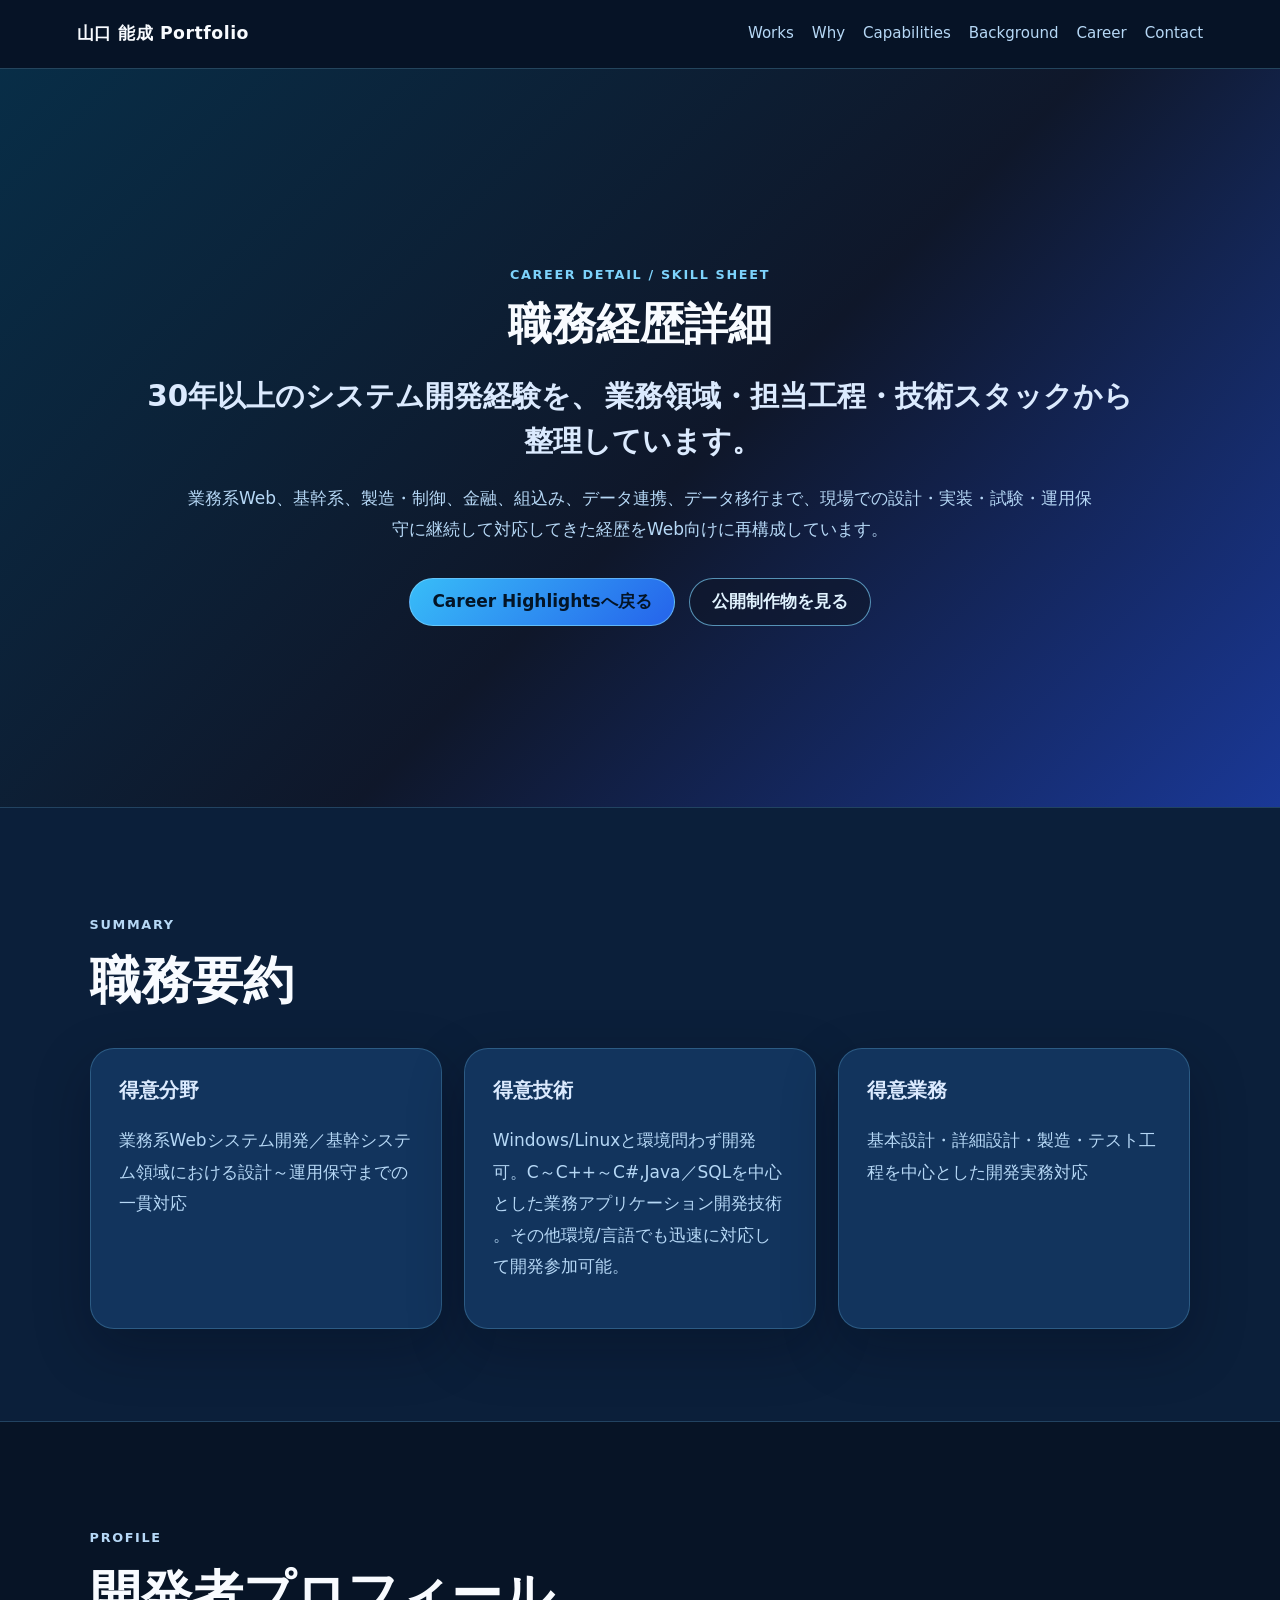
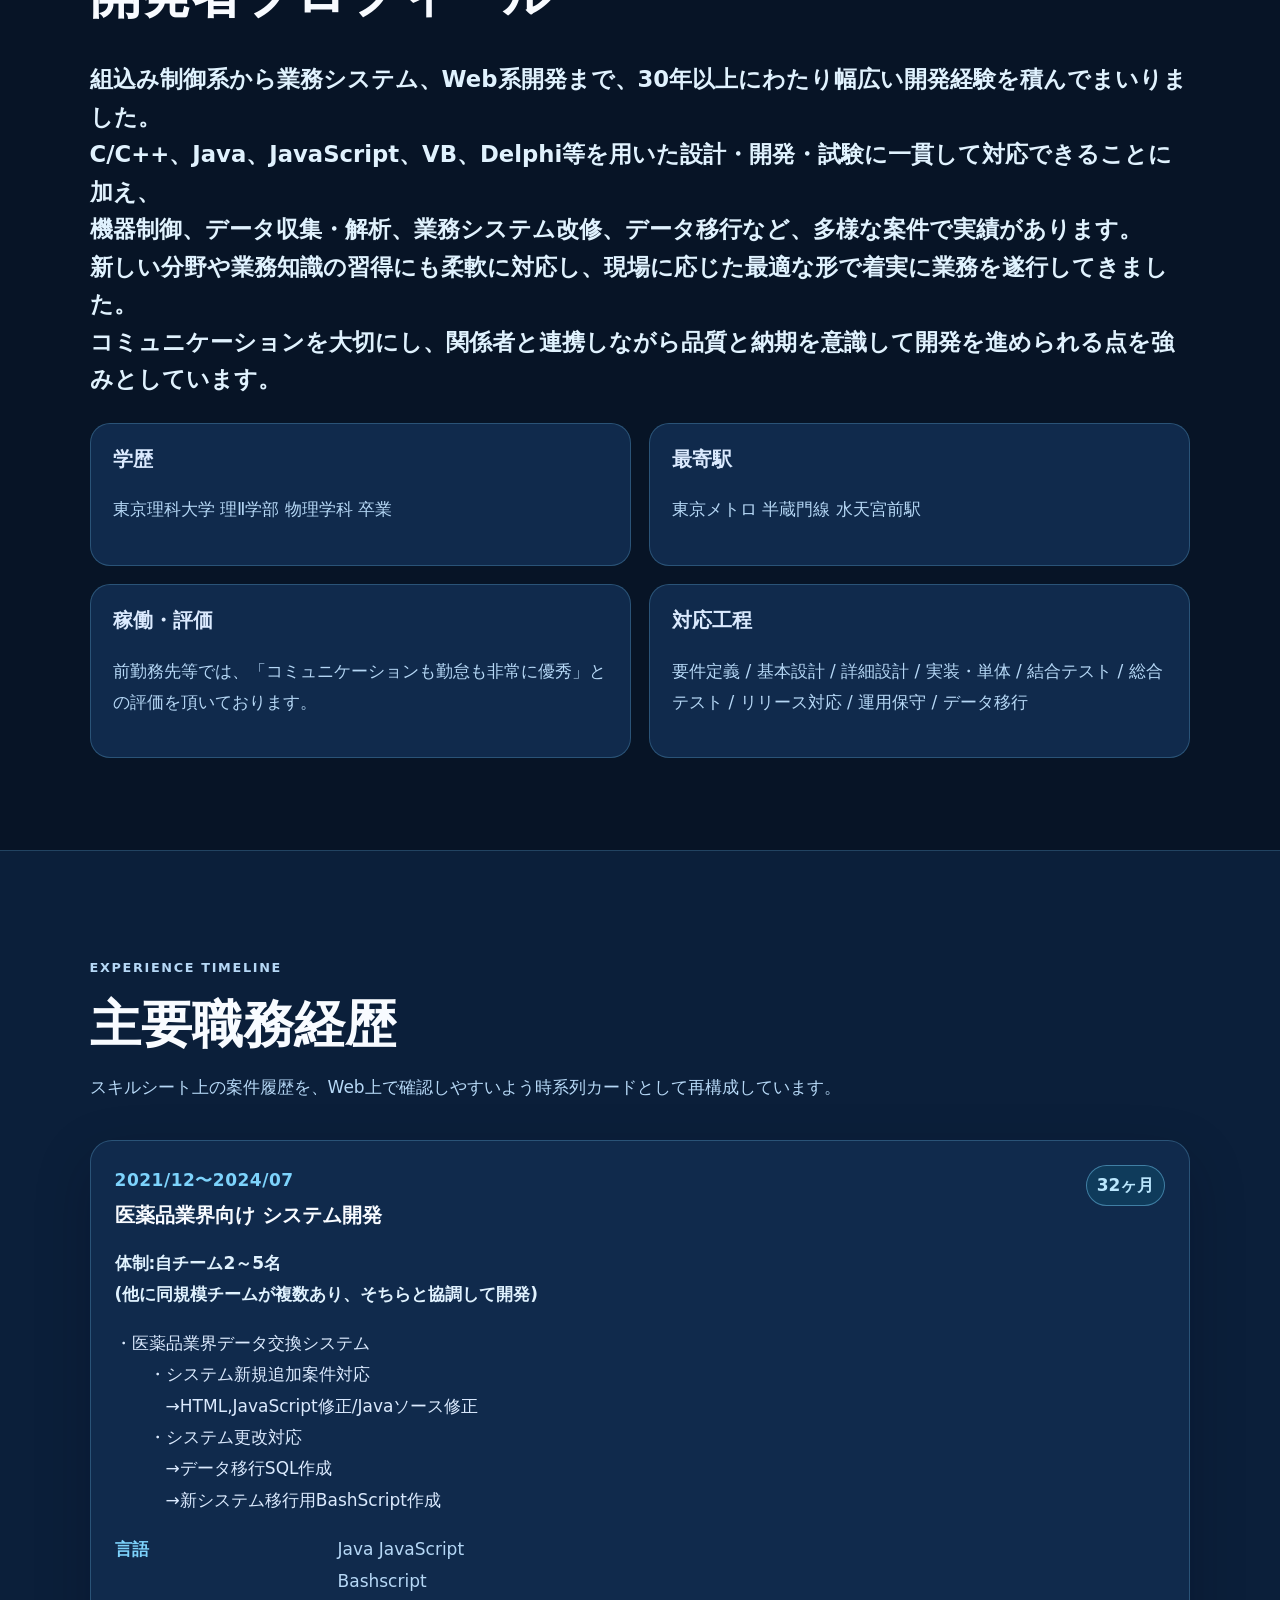
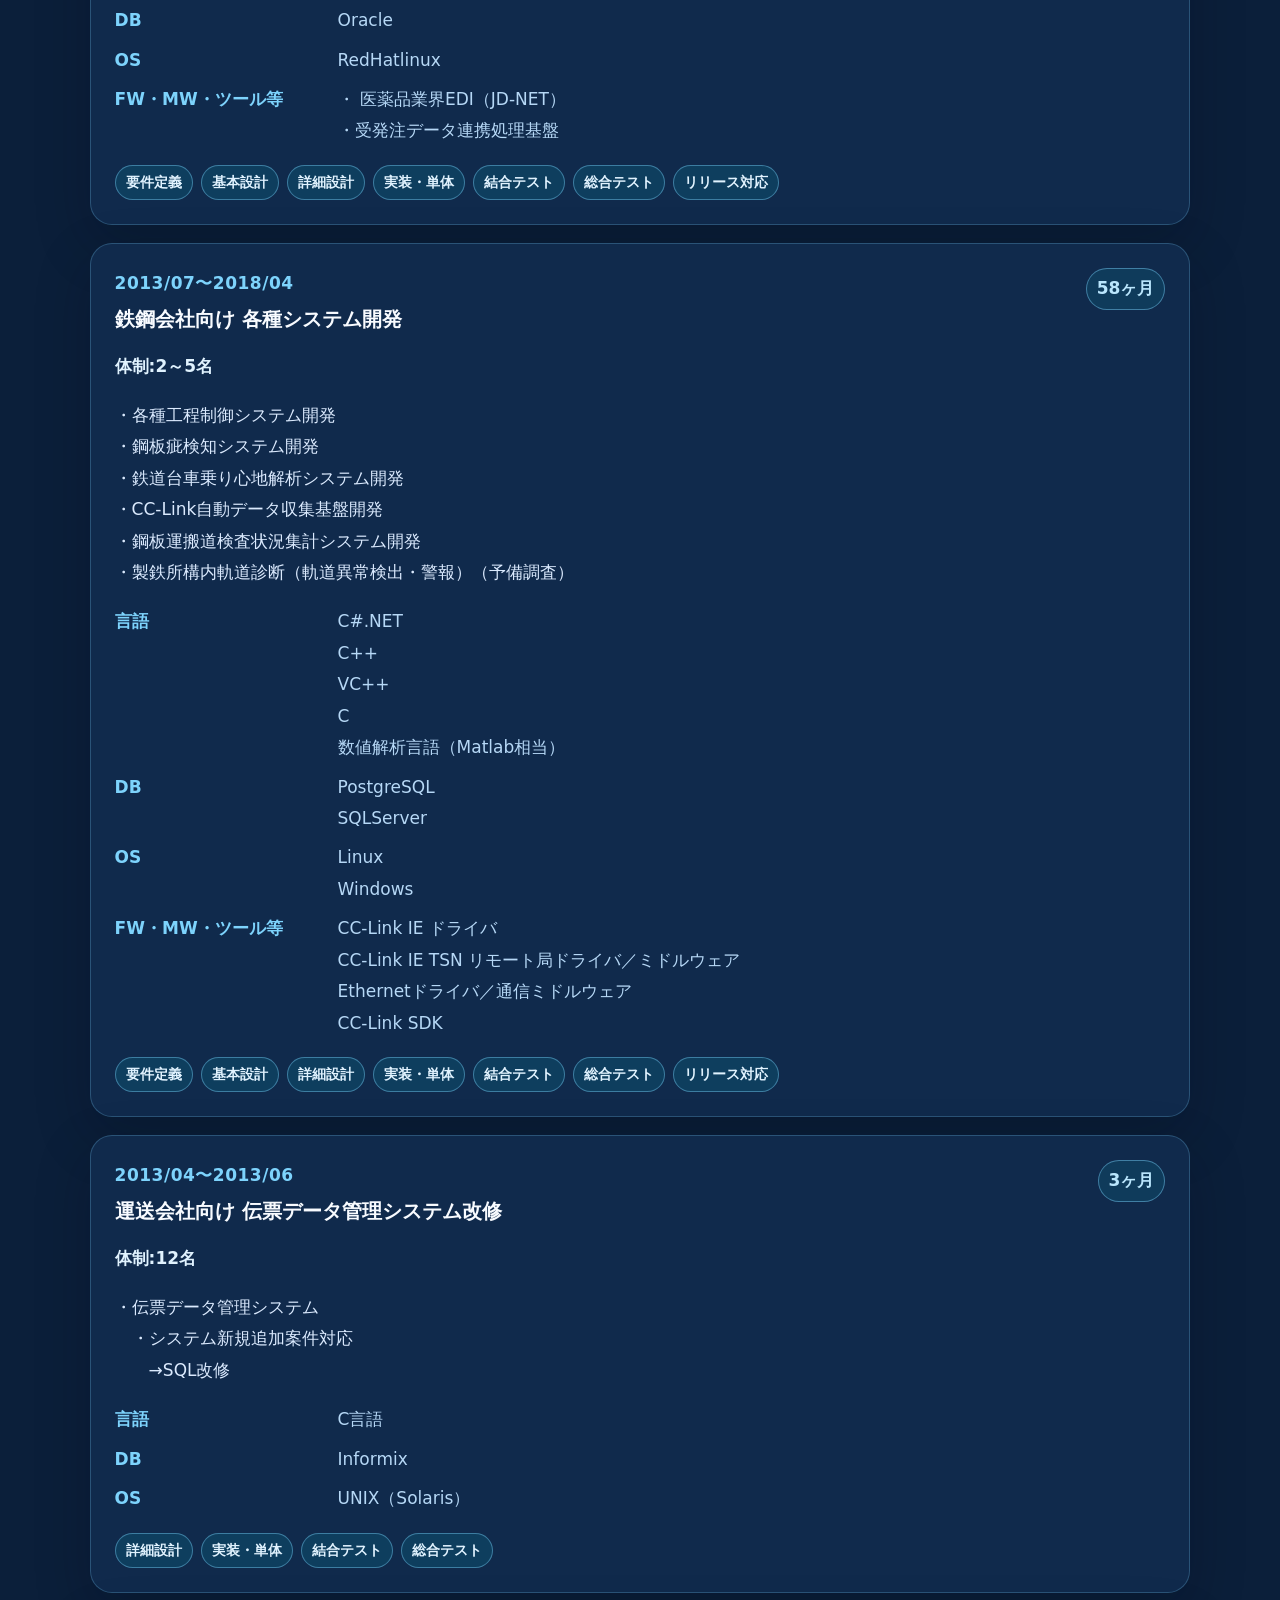
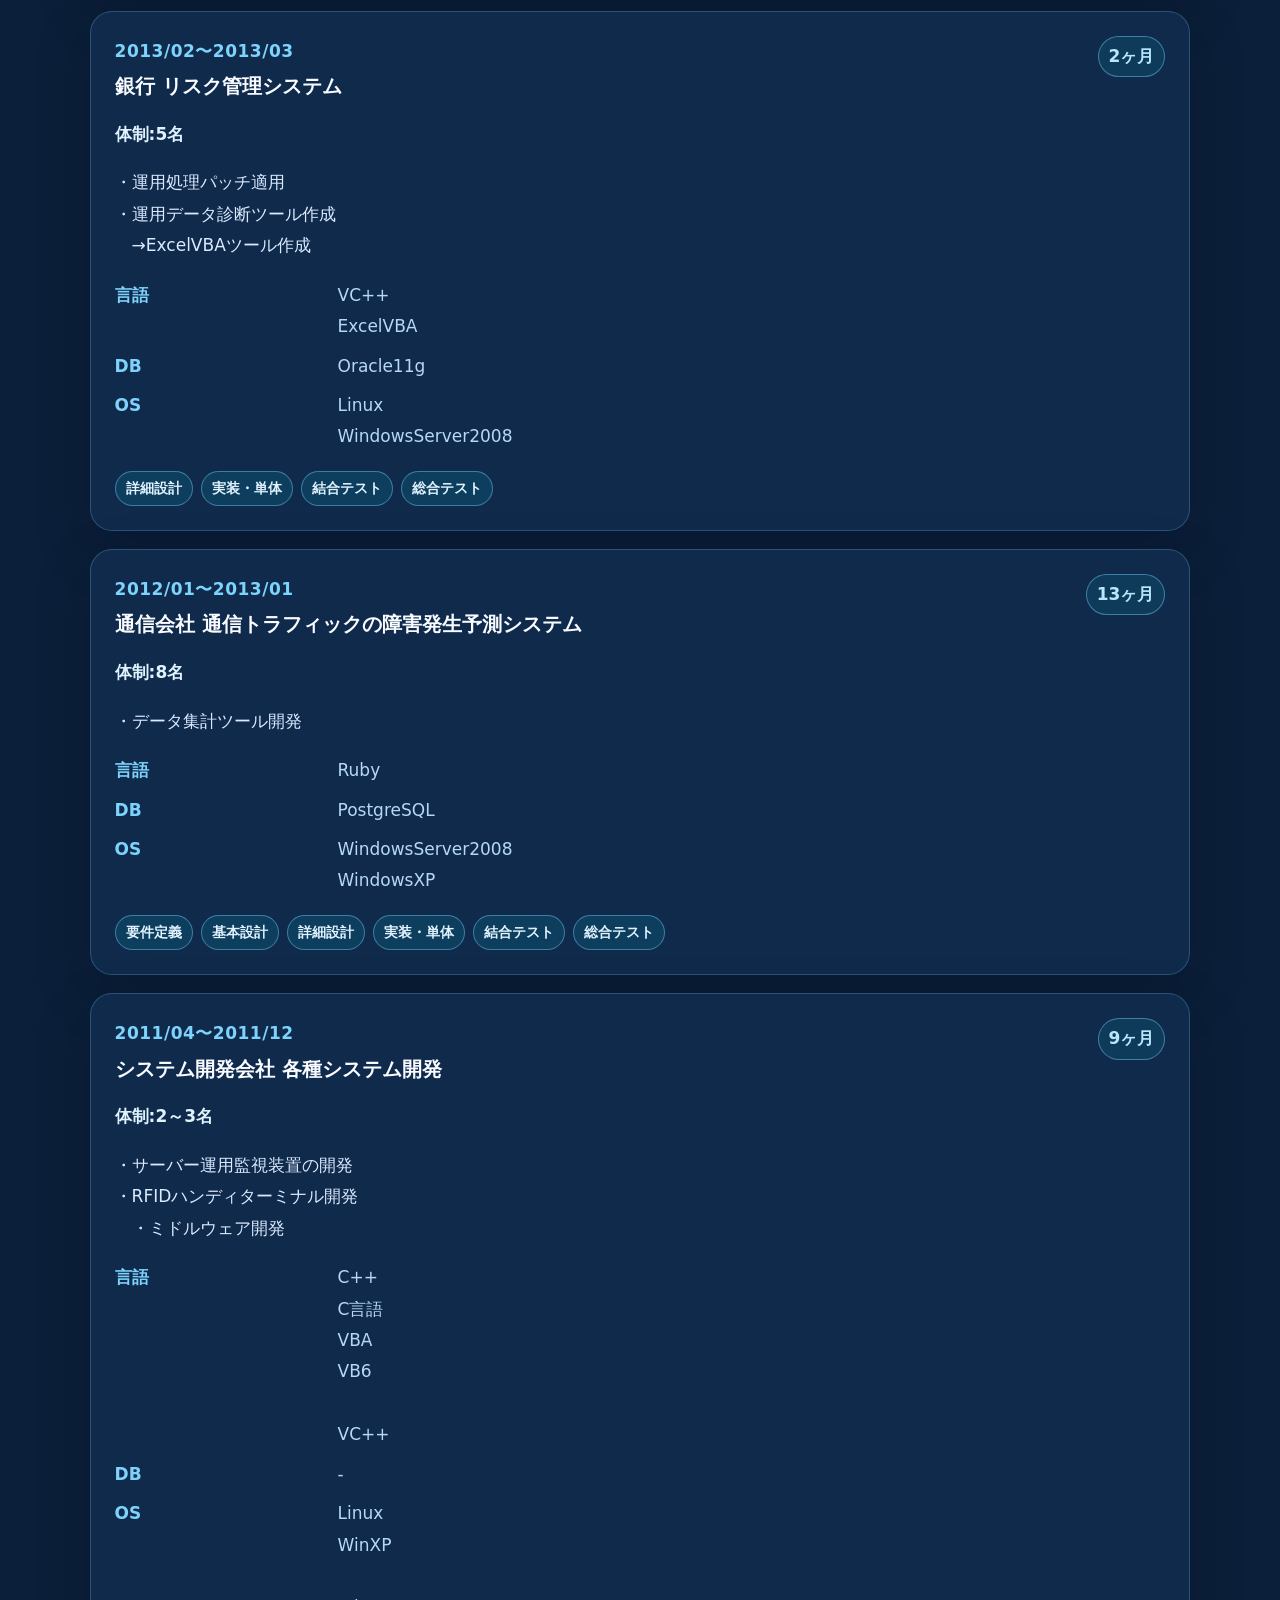
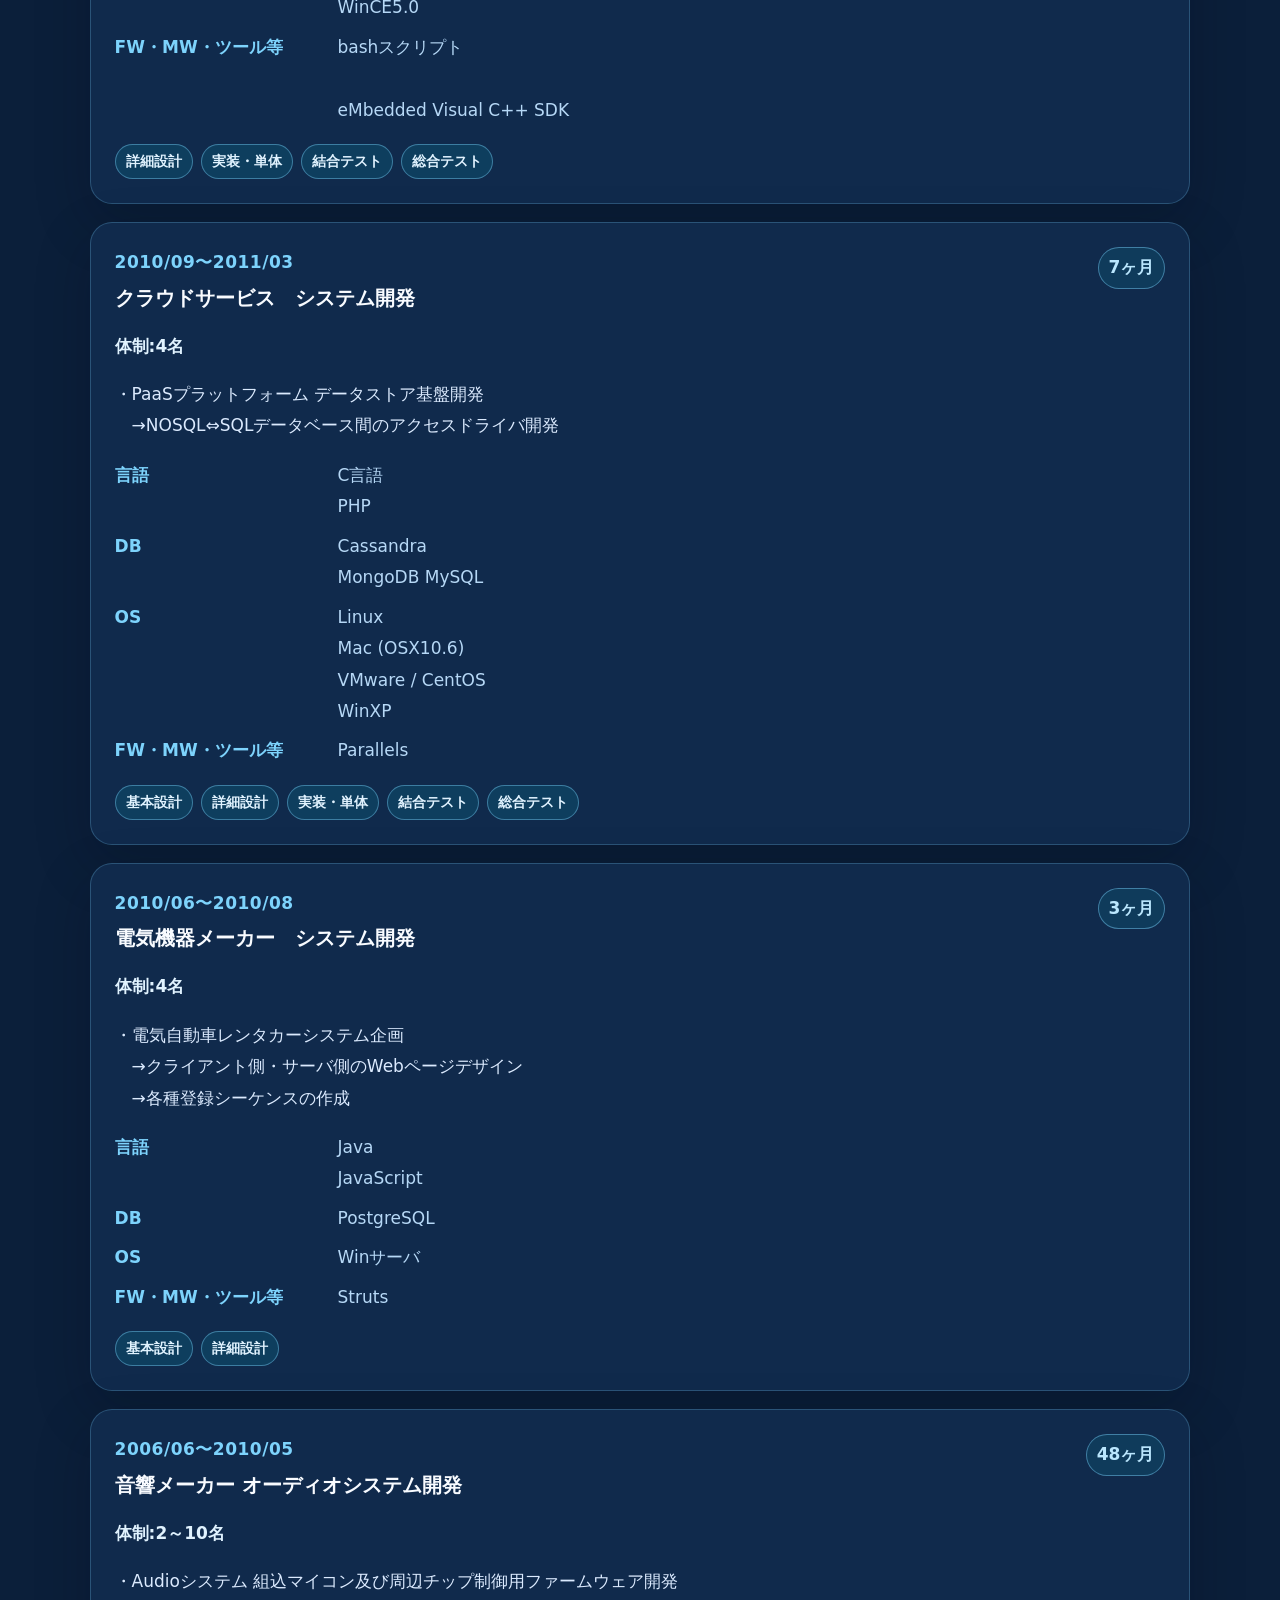
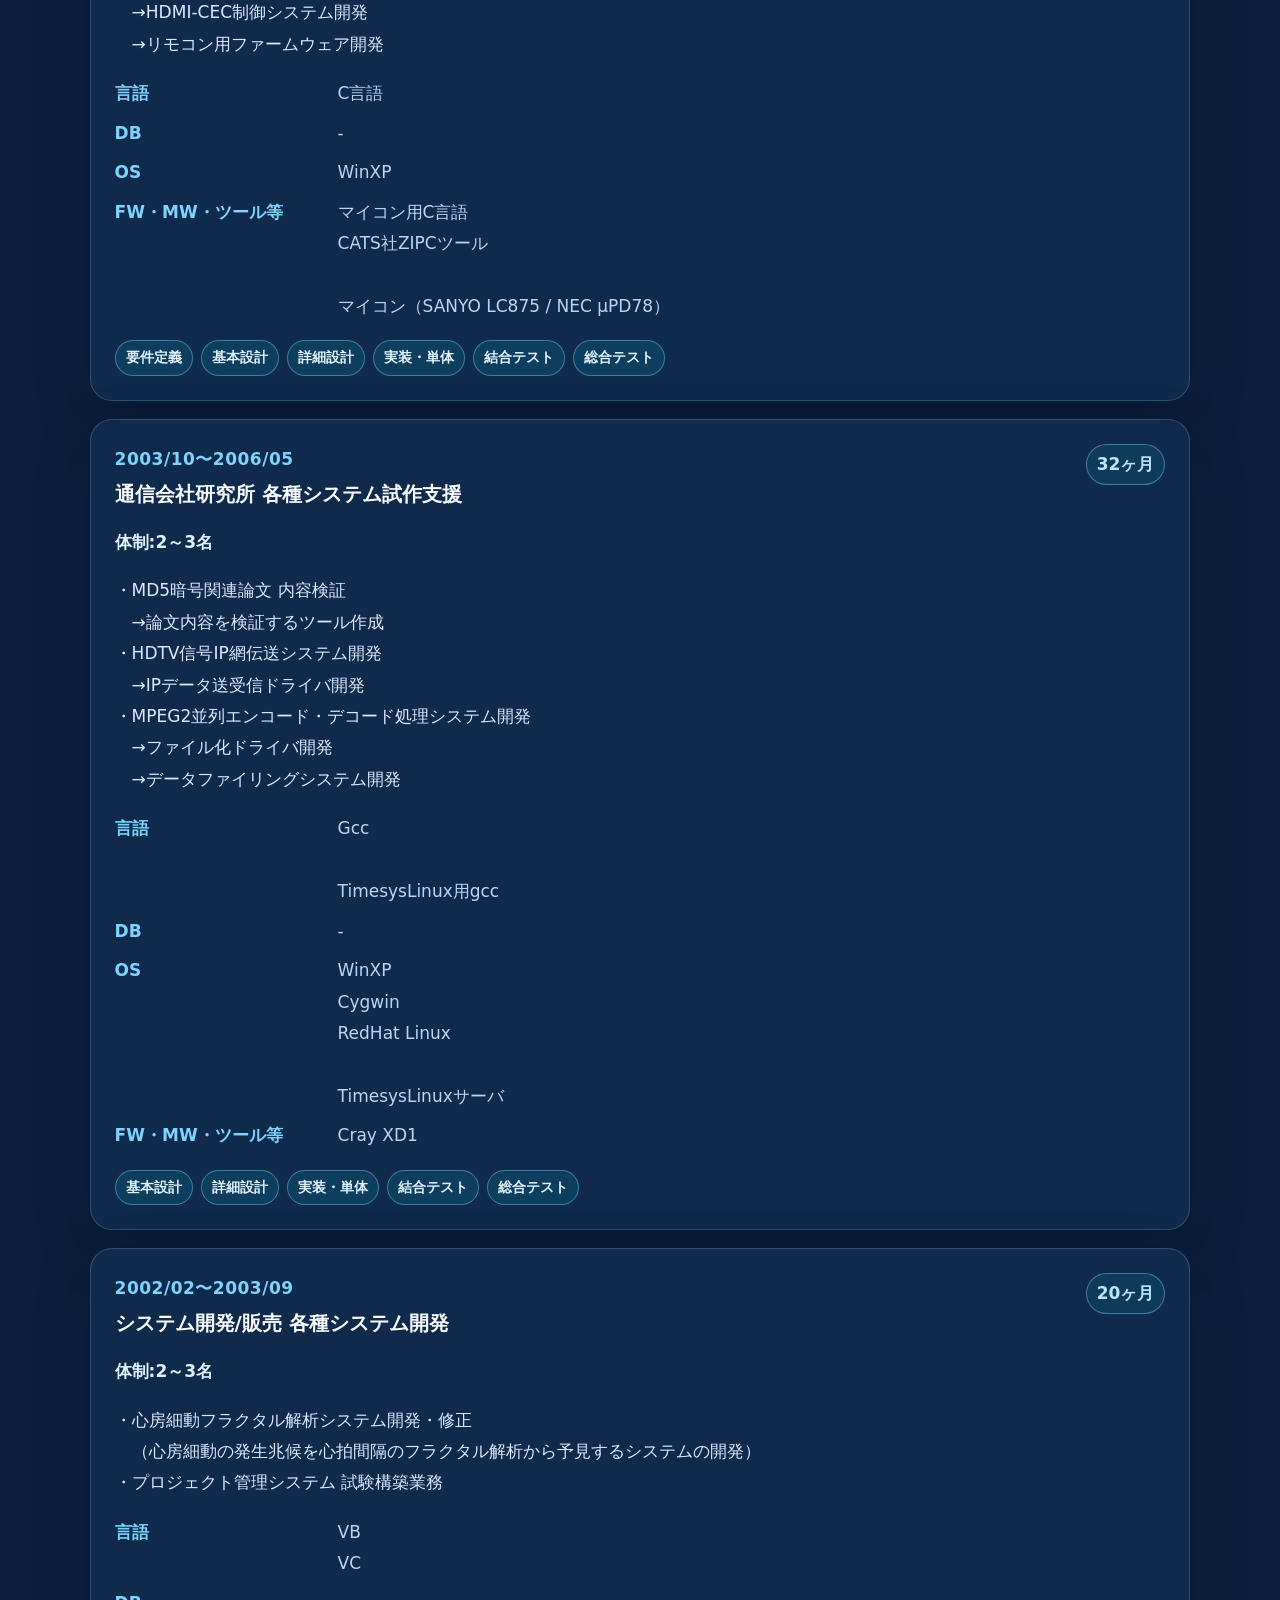
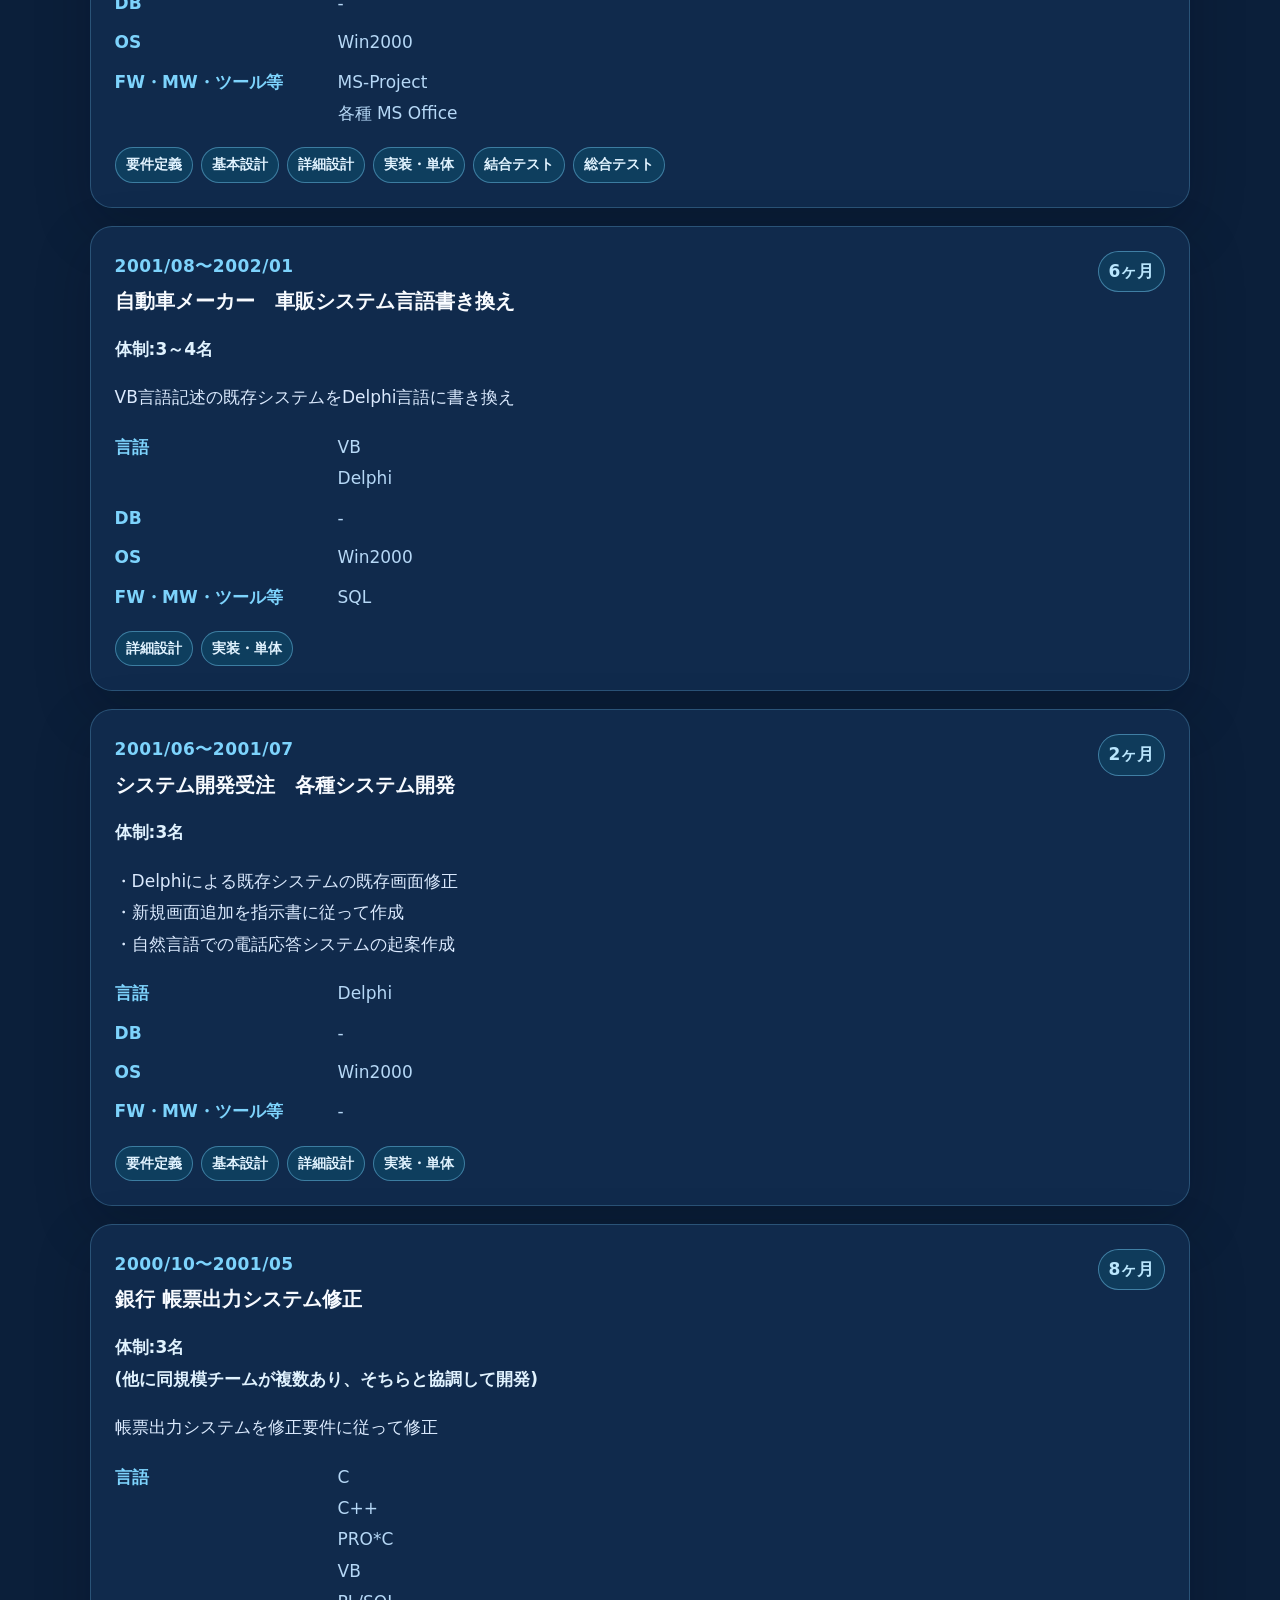
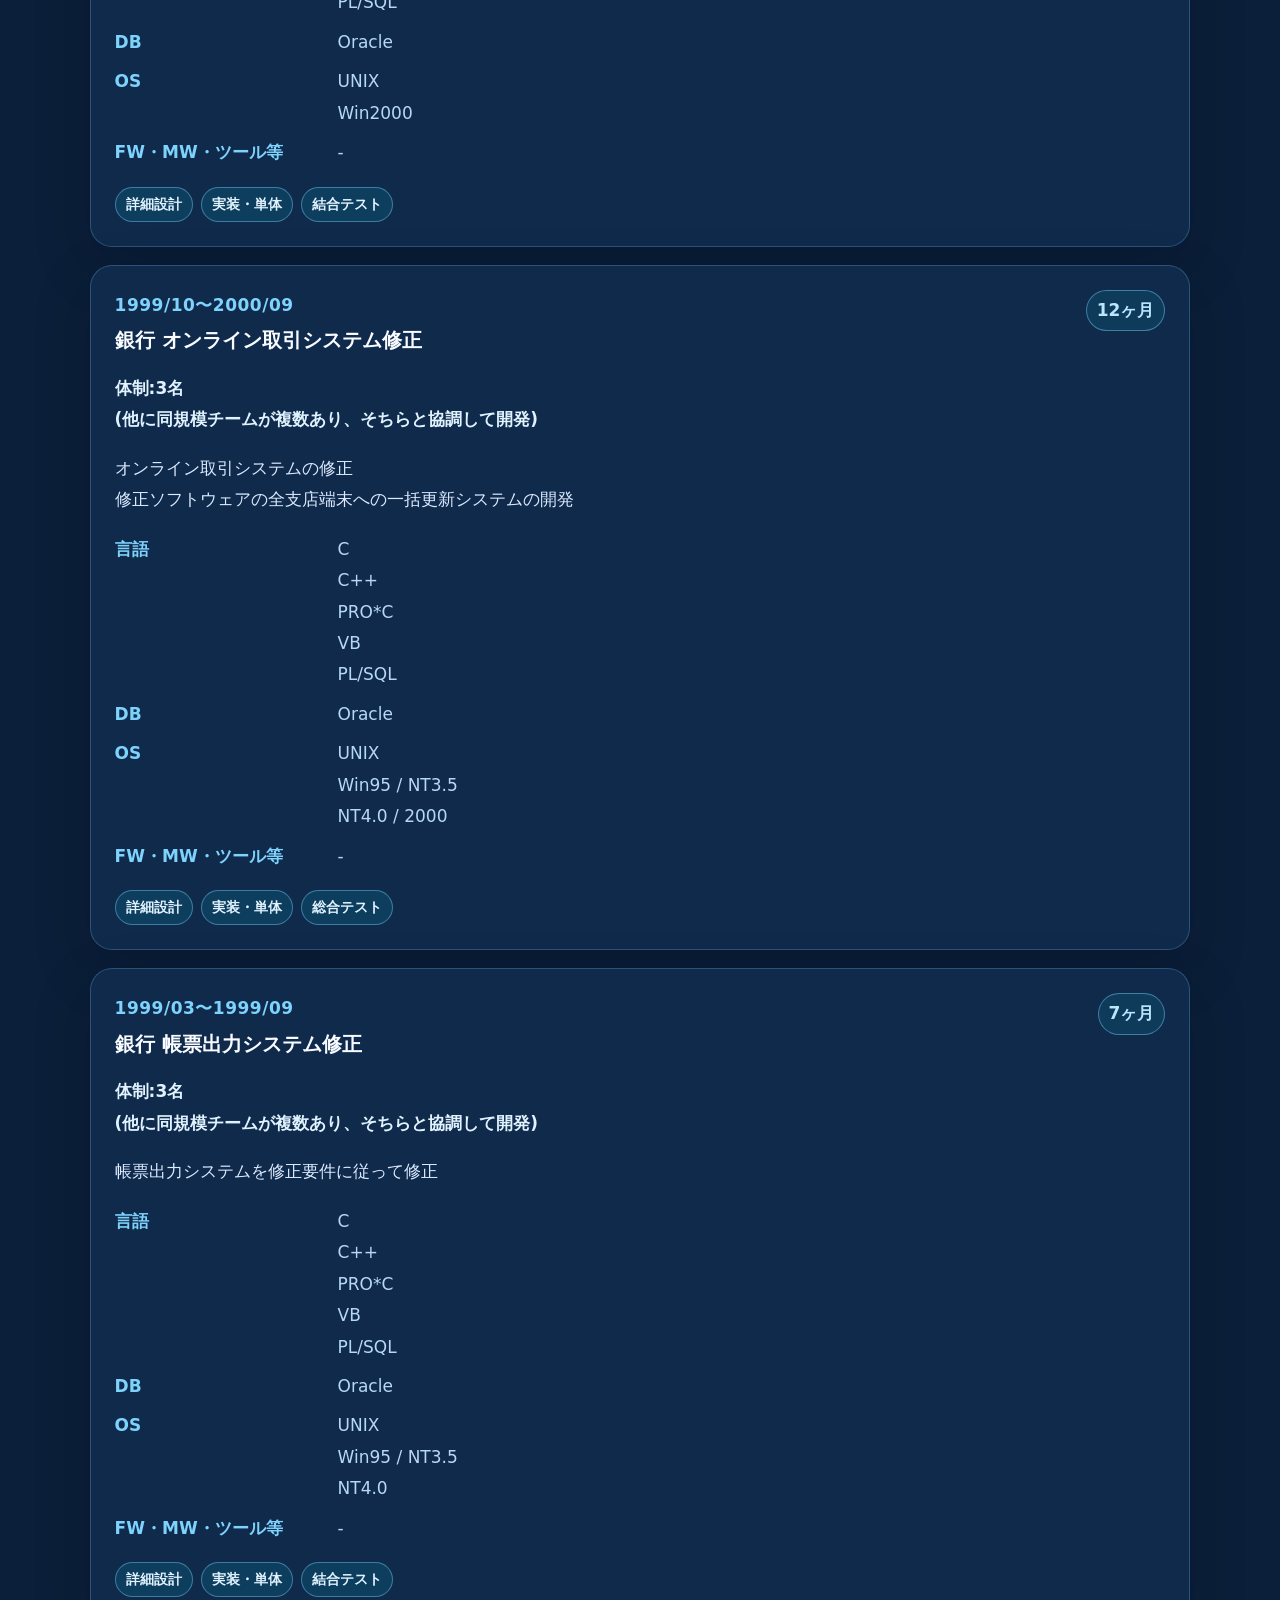
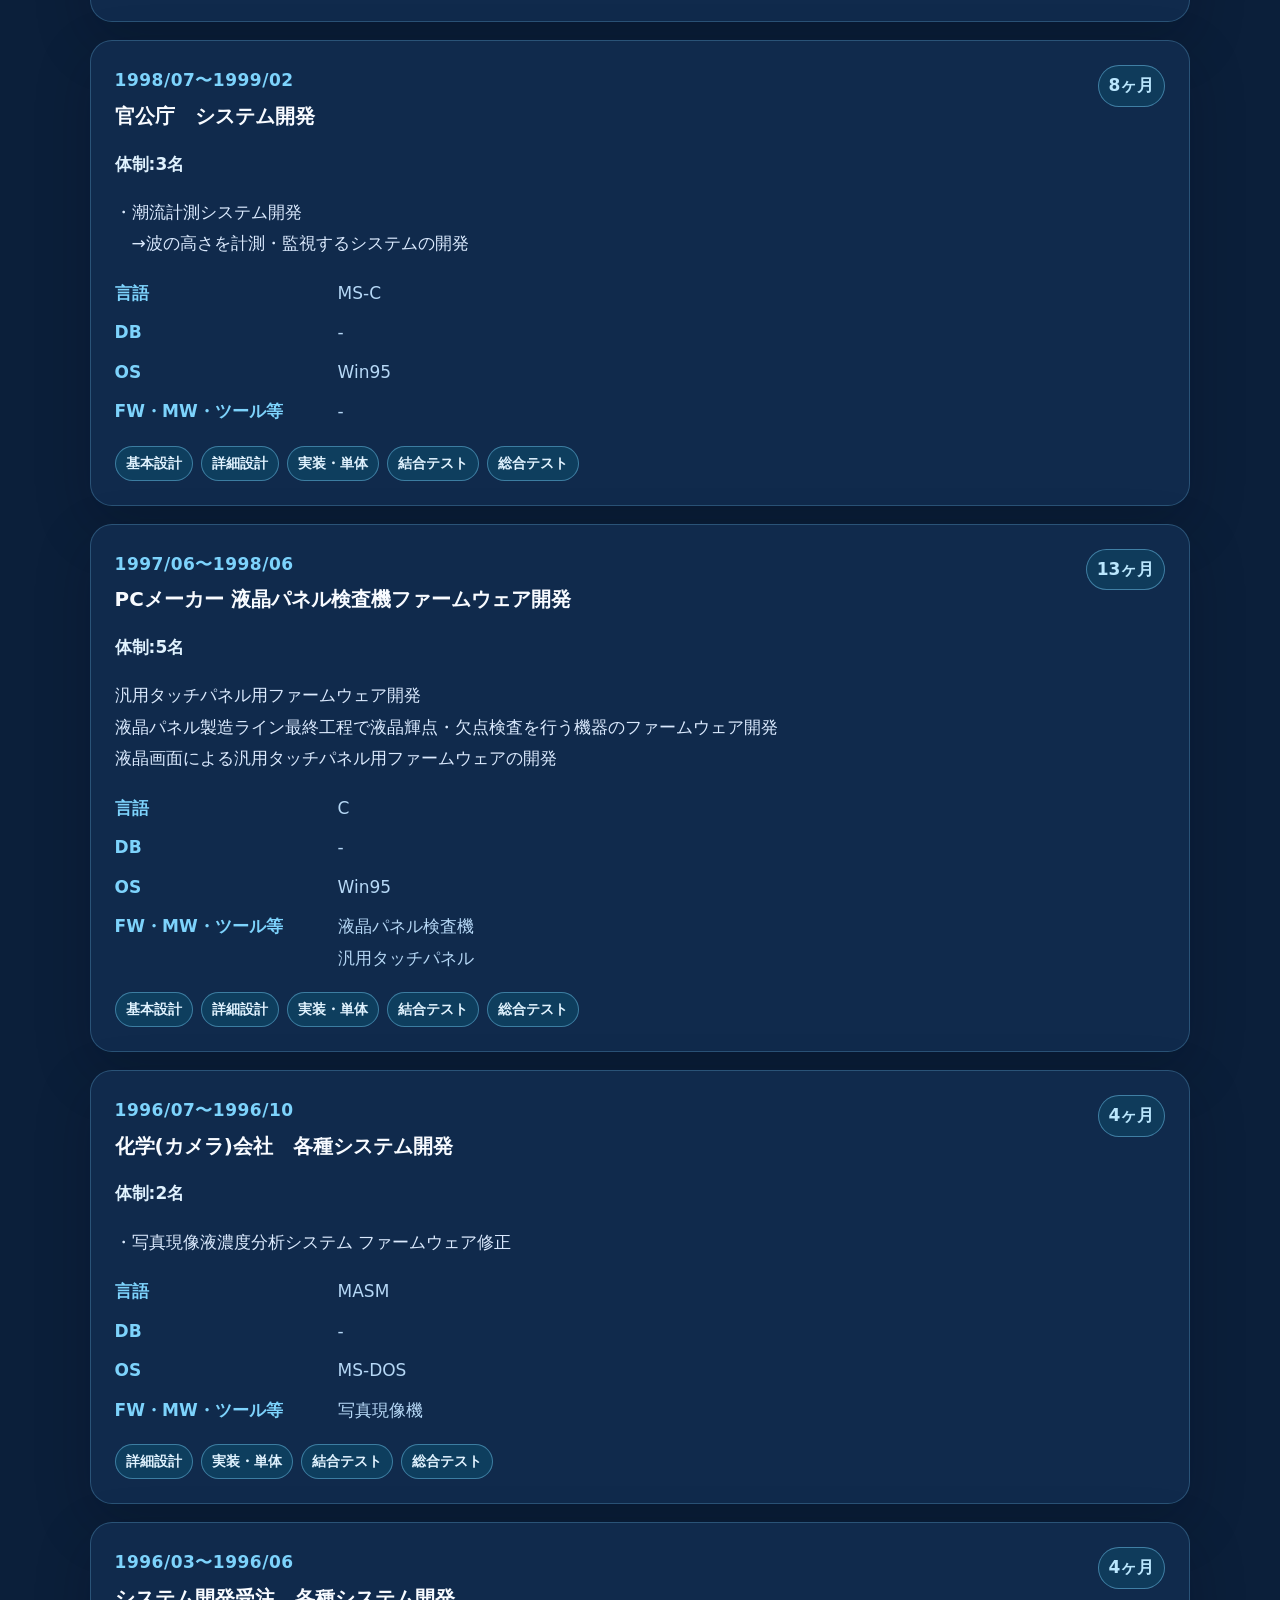
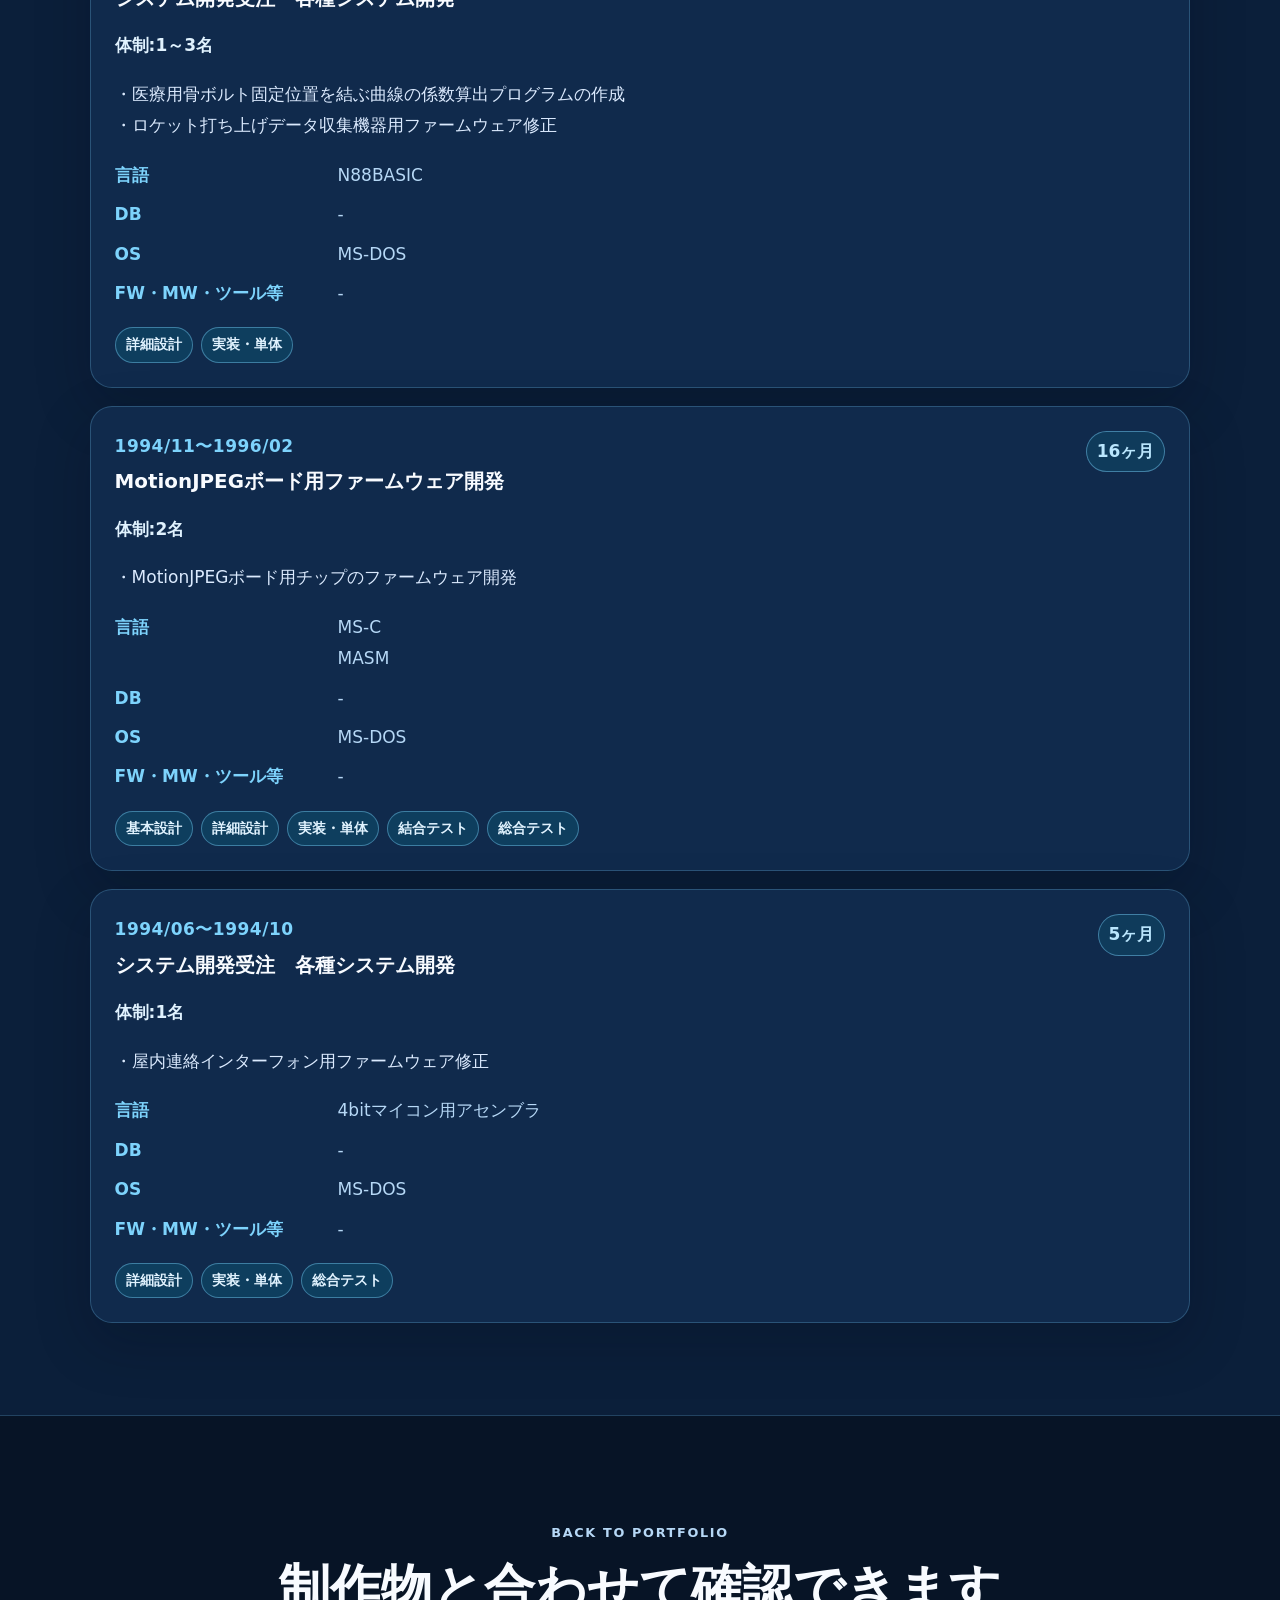
==== commit a034493a: "Refine balanced copy wrapping" ====
--- a/career.html
+++ b/career.html
@@ -25,7 +25,7 @@
       <div class="hero-content">
         <p class="eyebrow">Career Detail / Skill Sheet</p>
         <h1>職務経歴詳細</h1>
-        <p class="lead balanced-copy balanced-copy-step"><span>30年以上のシステム開発経験を、</span><span>業務領域・担当工程・技術スタックから</span><span>整理しています。</span></p>
+        <p class="lead balanced-copy career-hero-lead"><span>30年以上のシステム開発経験を、</span><span>業務領域・担当工程・技術スタックから</span><span>整理しています。</span></p>
         <p class="hero-text">業務系Web、基幹系、製造・制御、金融、組込み、データ連携、データ移行まで、現場での設計・実装・試験・運用保守に継続して対応してきた経歴をWeb向けに再構成しています。</p>
         <div class="hero-actions">
           <a class="button primary" href="index.html#career">Career Highlightsへ戻る</a>
--- a/assets/css/style.css
+++ b/assets/css/style.css
@@ -253,21 +253,16 @@
 }
 
 .balanced-copy span {
-  display: inline;
+  display: inline-block;
 }
 
 .balanced-copy span + span {
   margin-left: 0.15em;
 }
 
-@media (max-width: 1180px) {
-  .balanced-copy-step span:first-child {
-    display: block;
-  }
-
-  .balanced-copy-step span:first-child + span {
-    margin-left: 0;
-  }
+.career-hero-lead {
+  max-width: 1120px;
+  margin-inline: auto;
 }
 
 @media (max-width: 760px) {
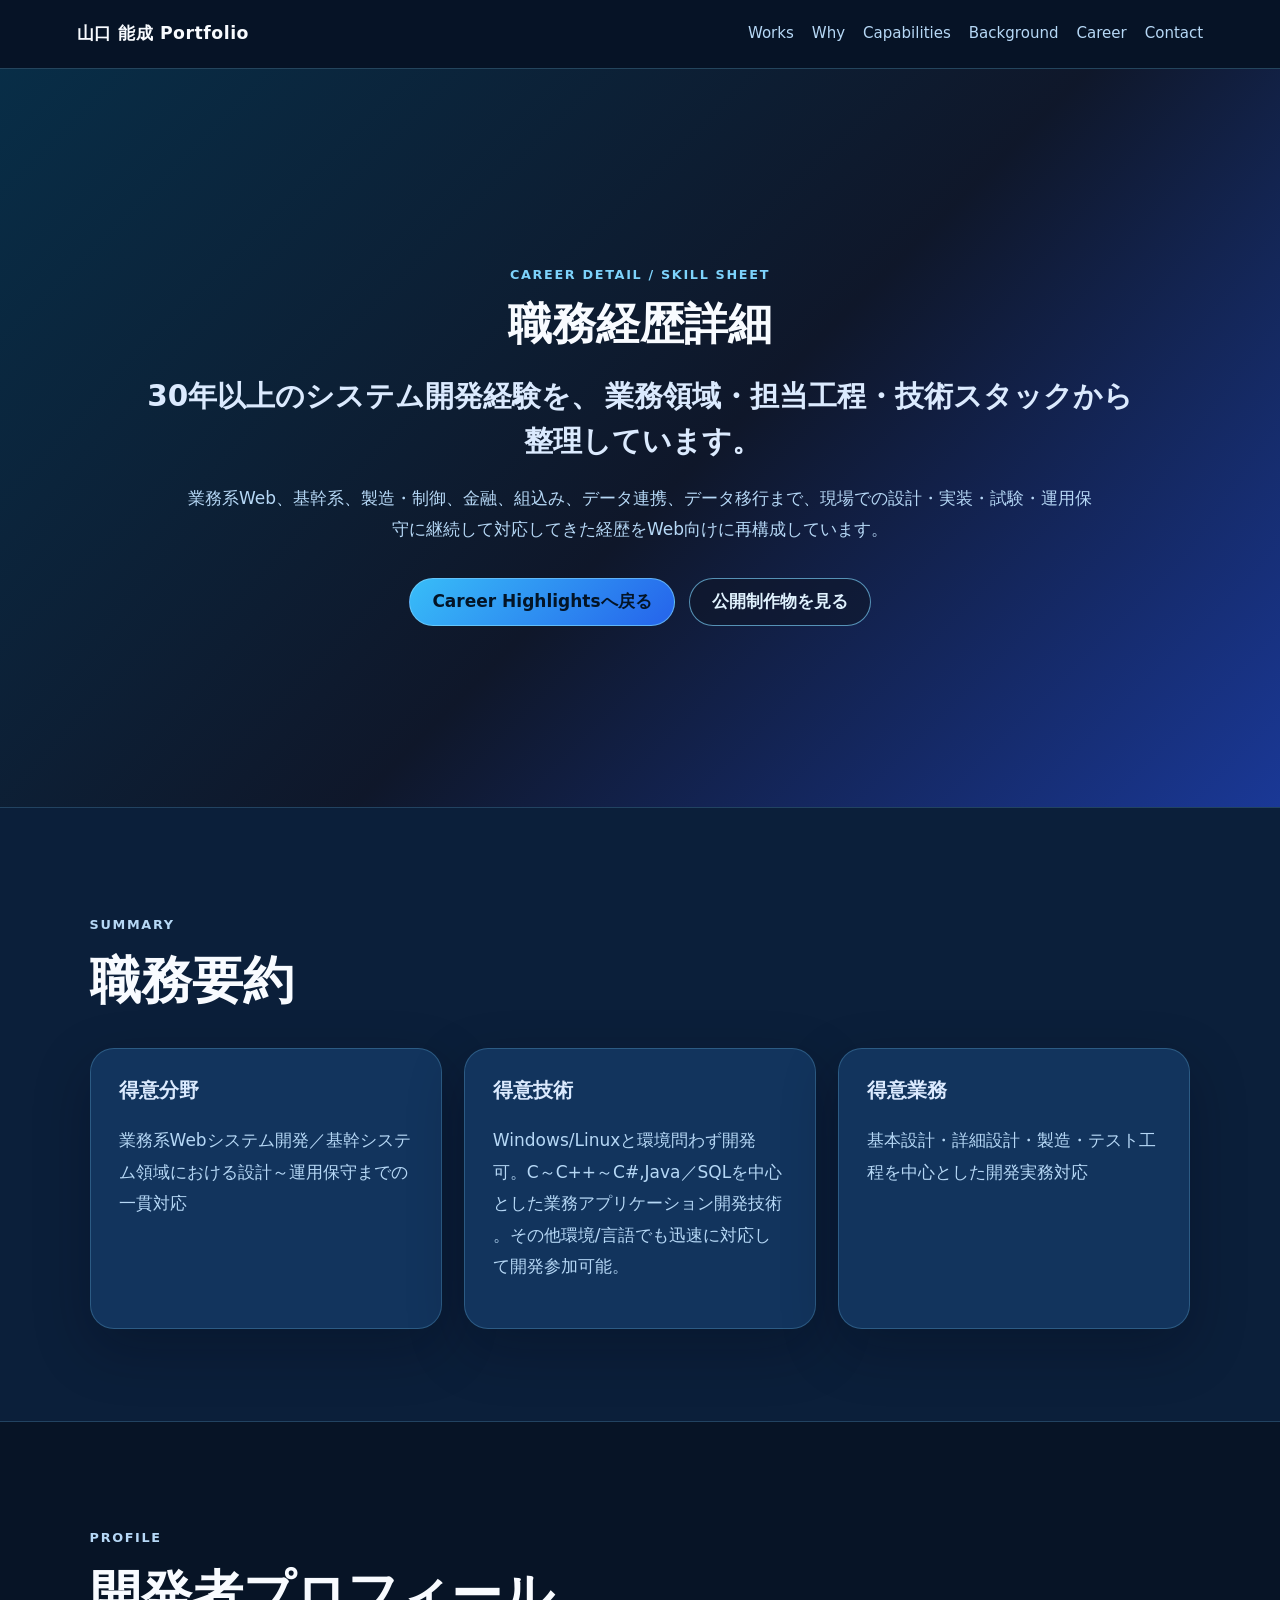
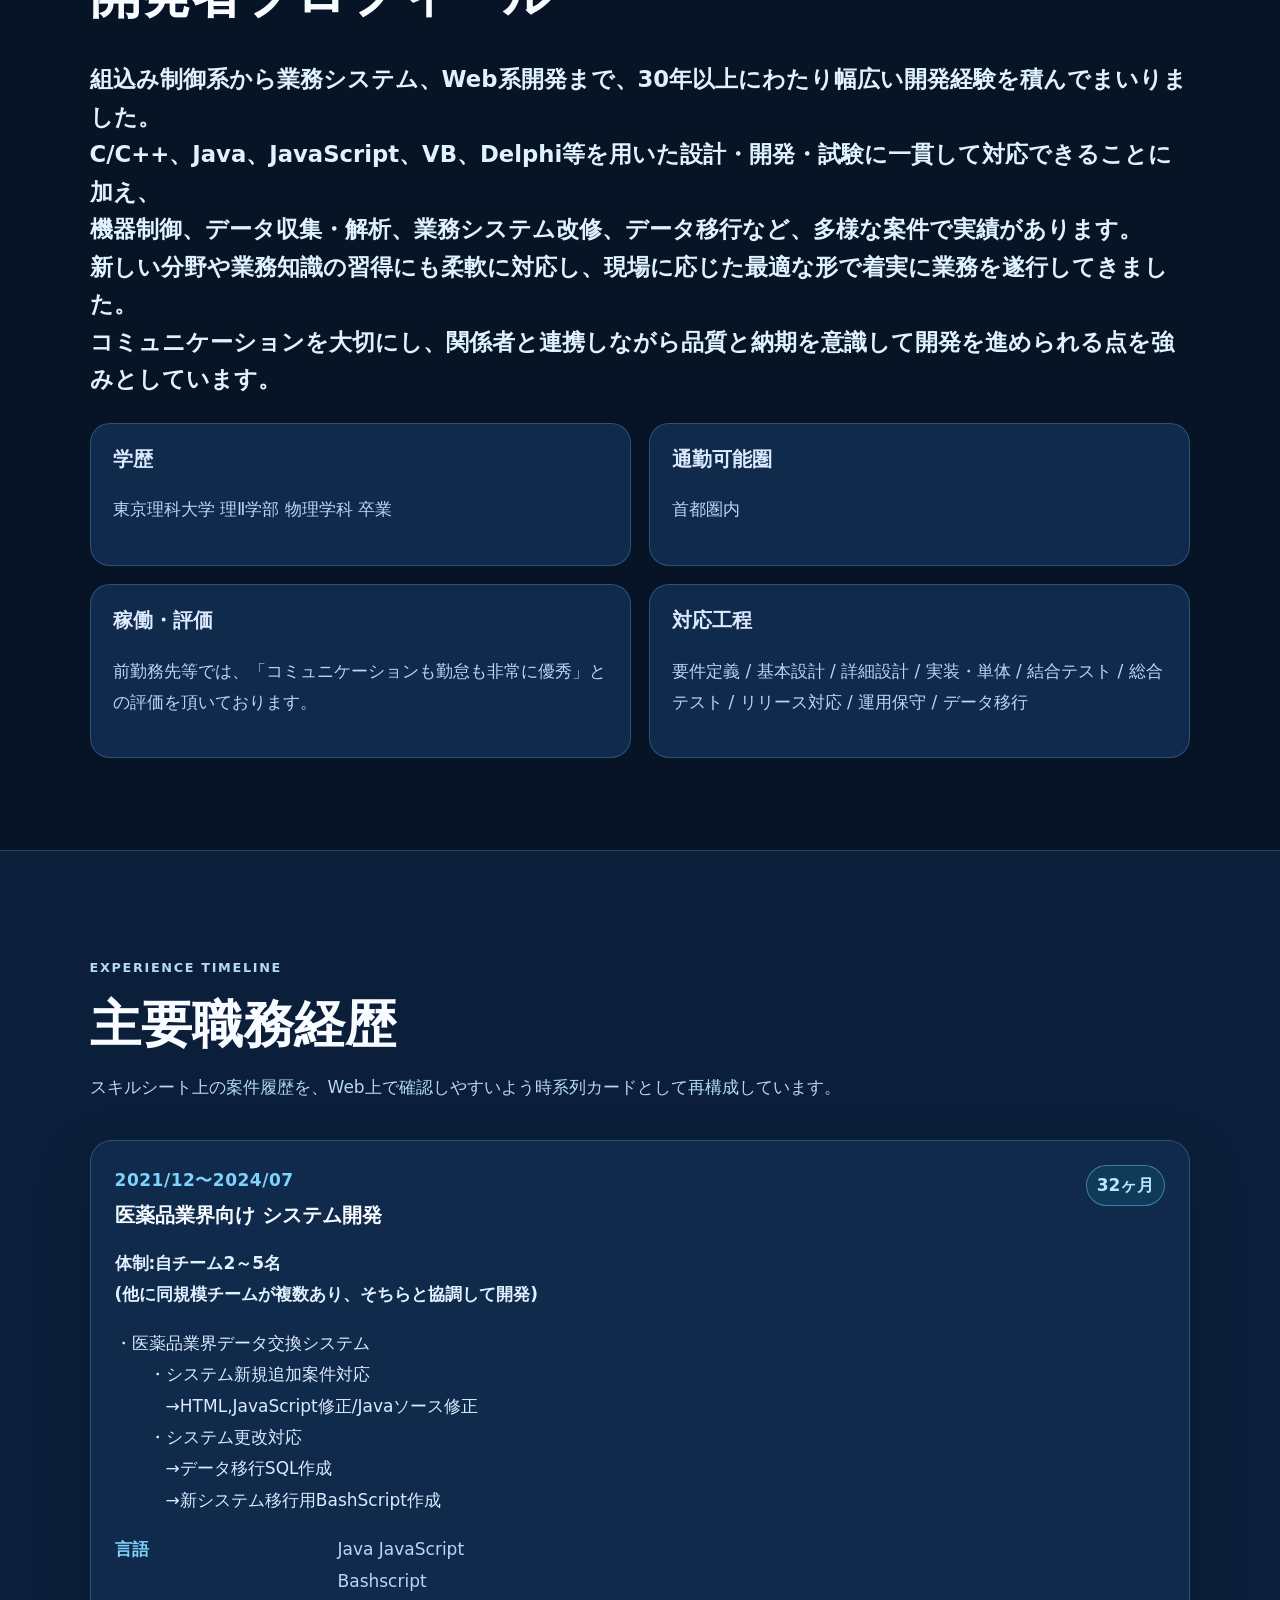
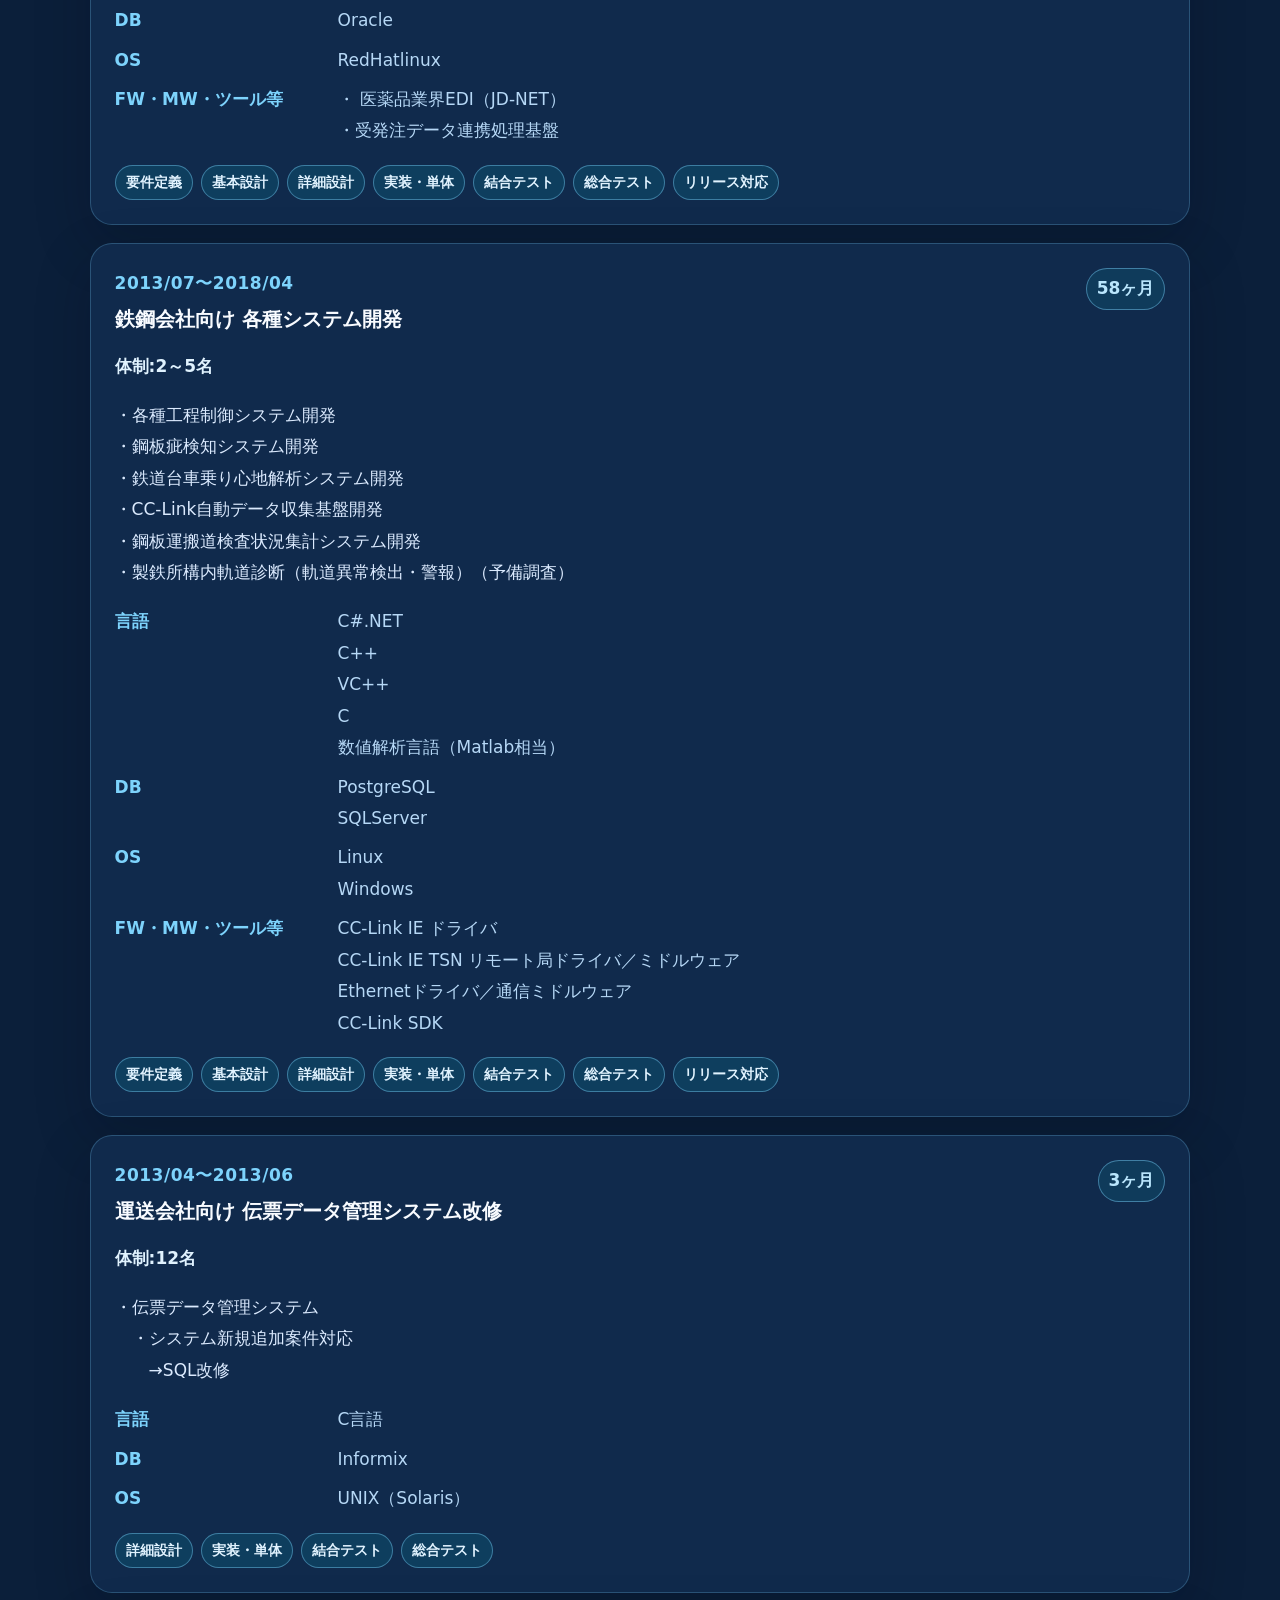
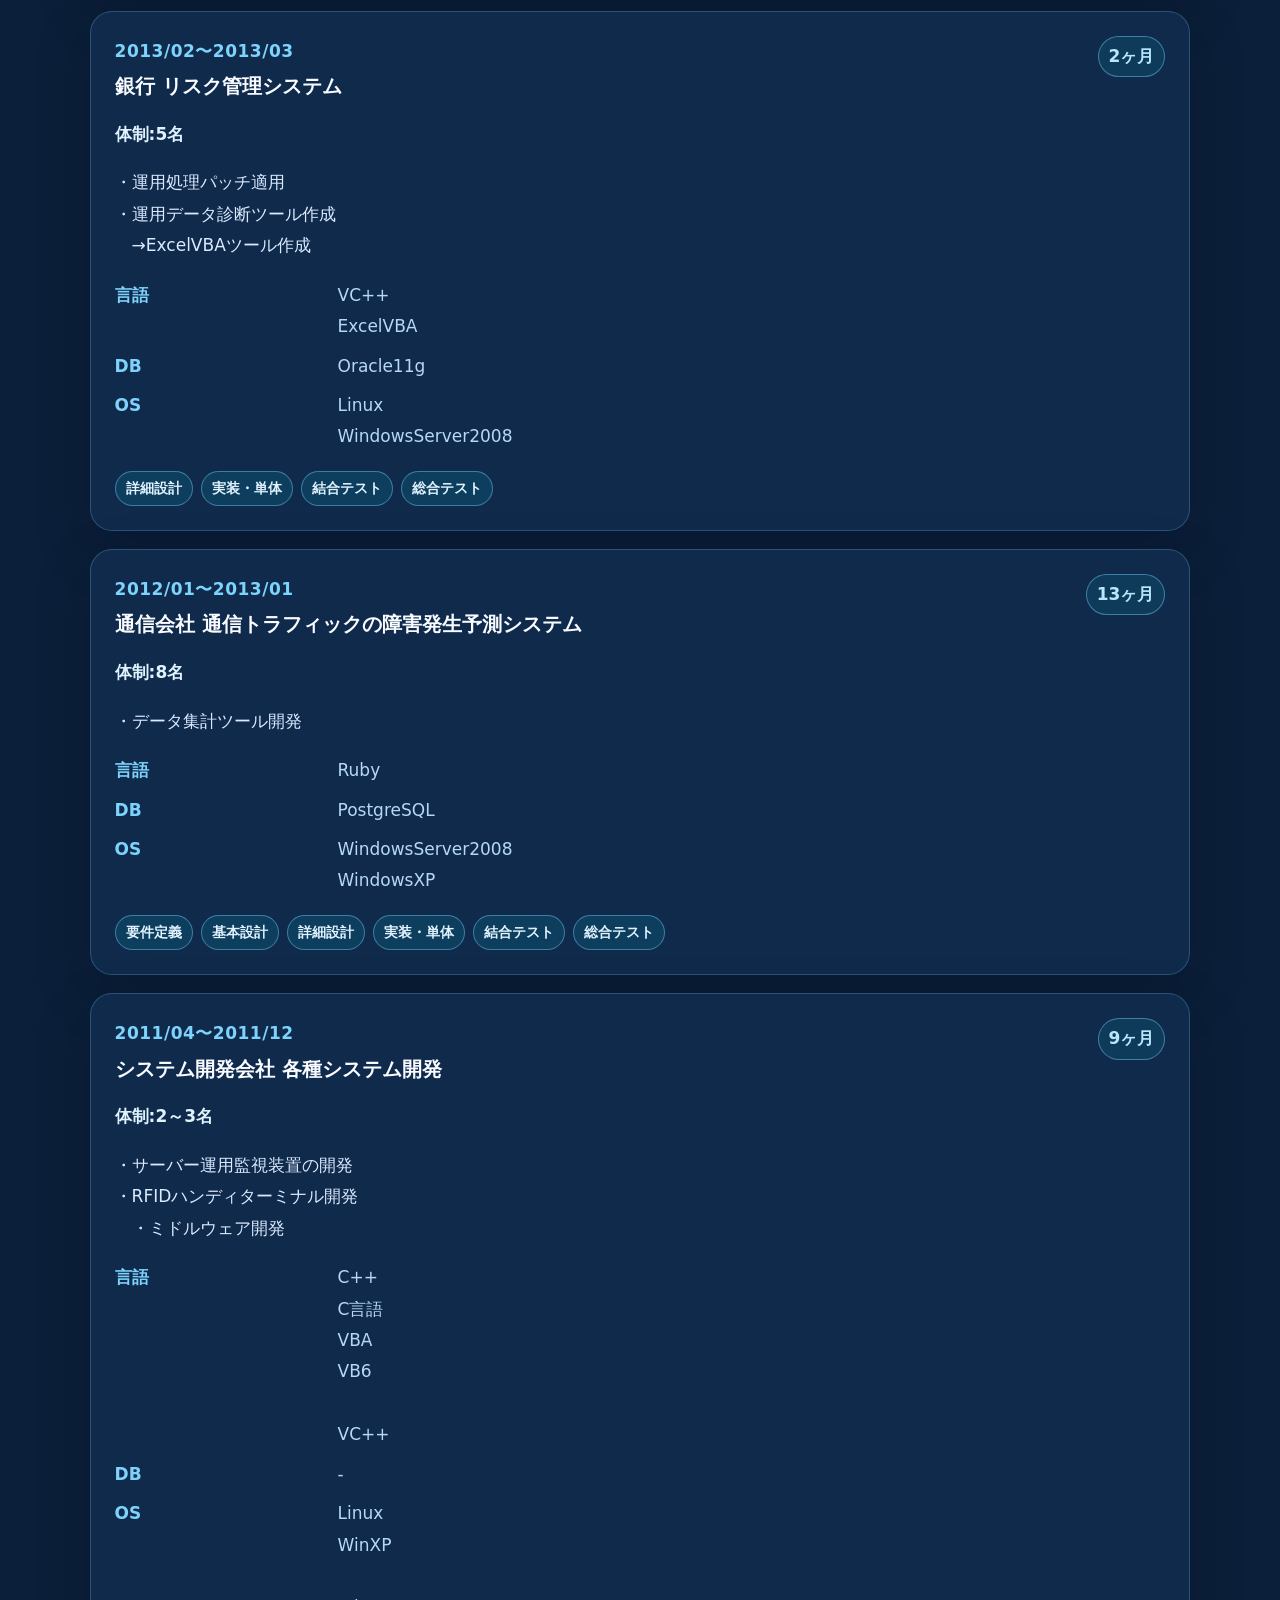
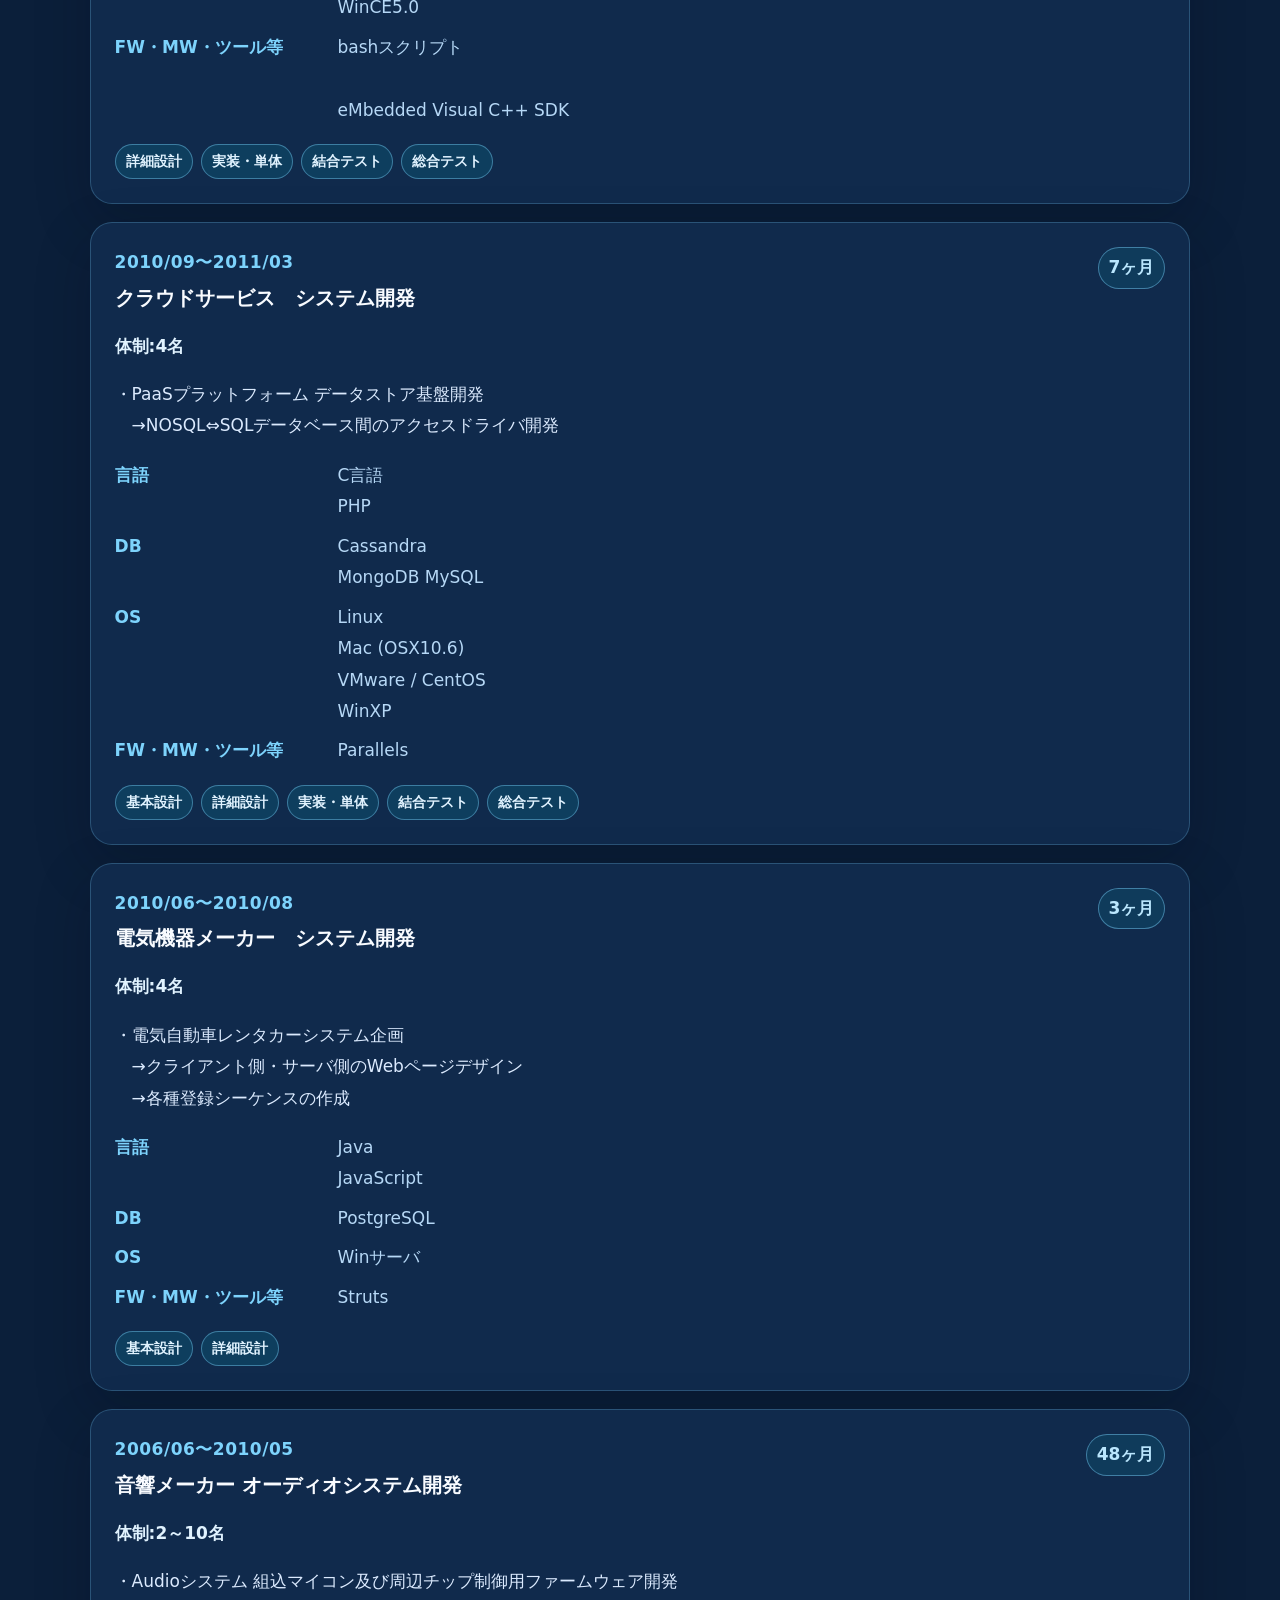
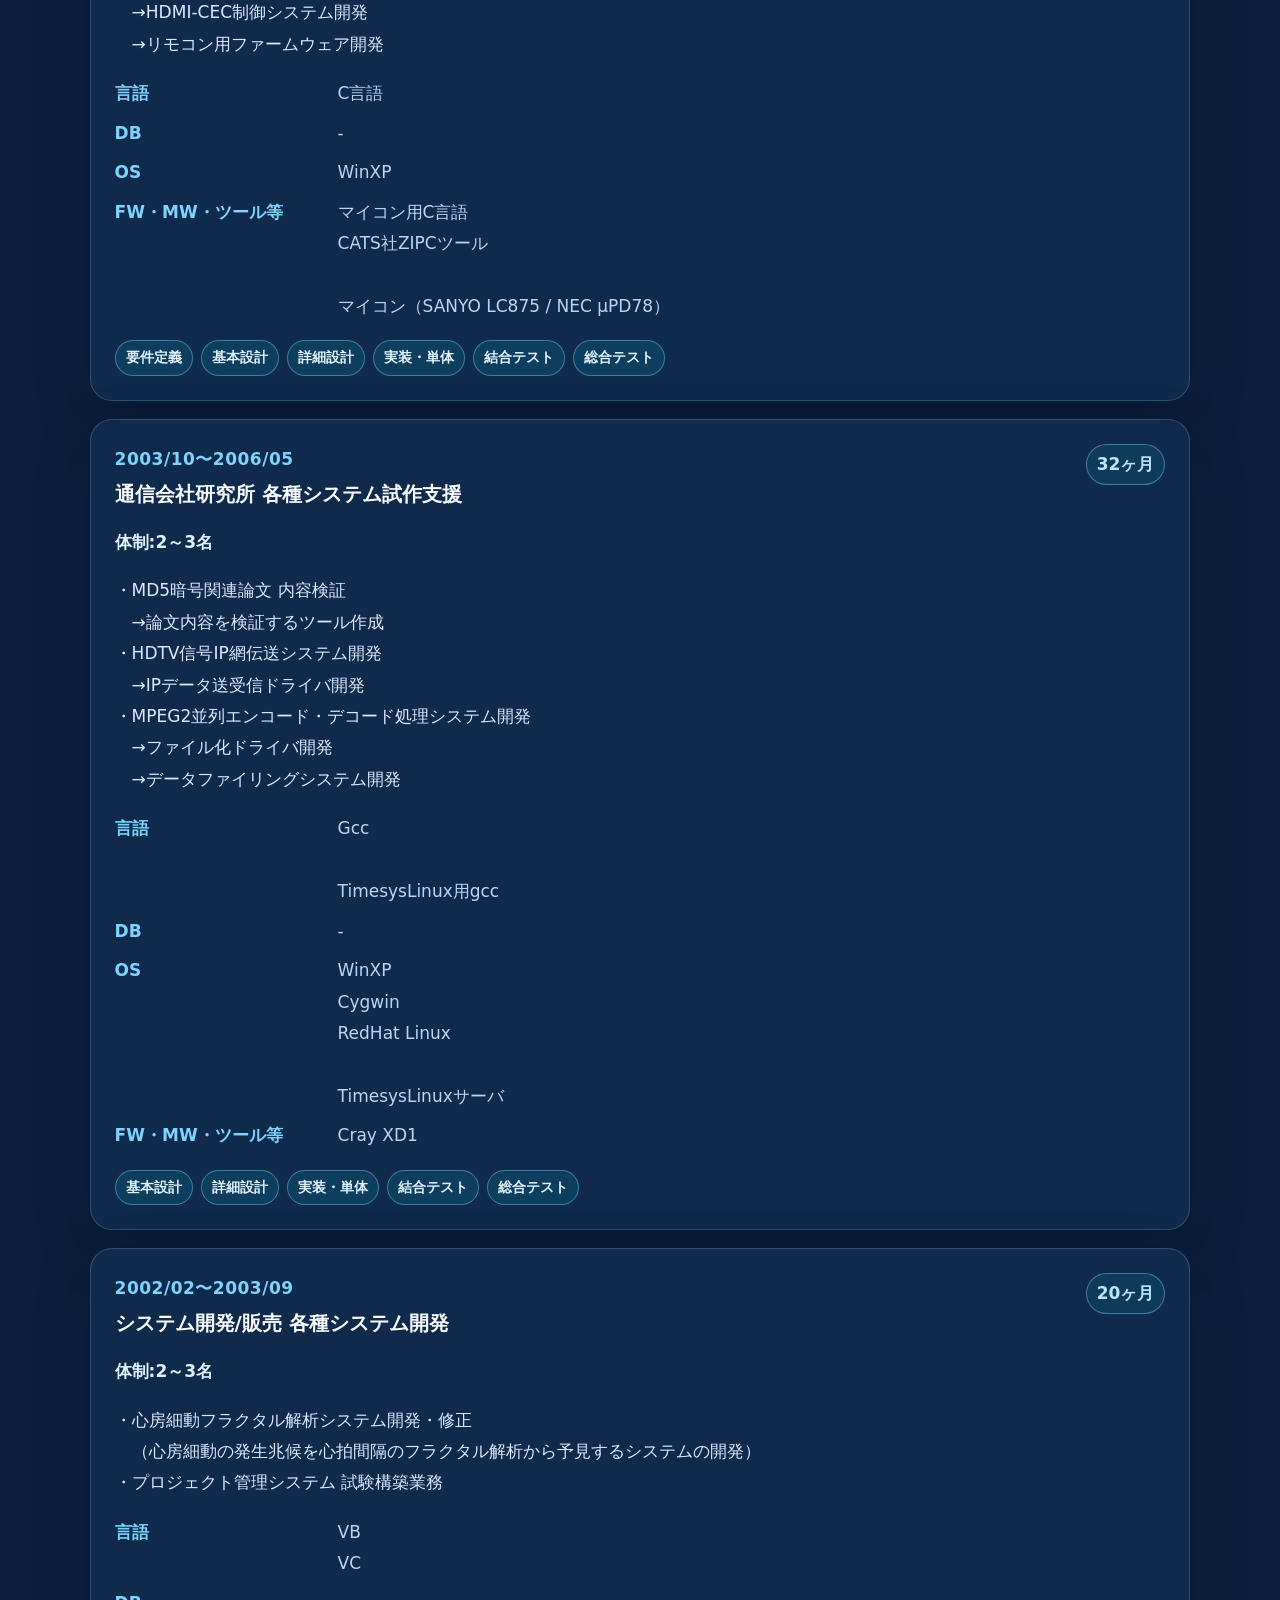
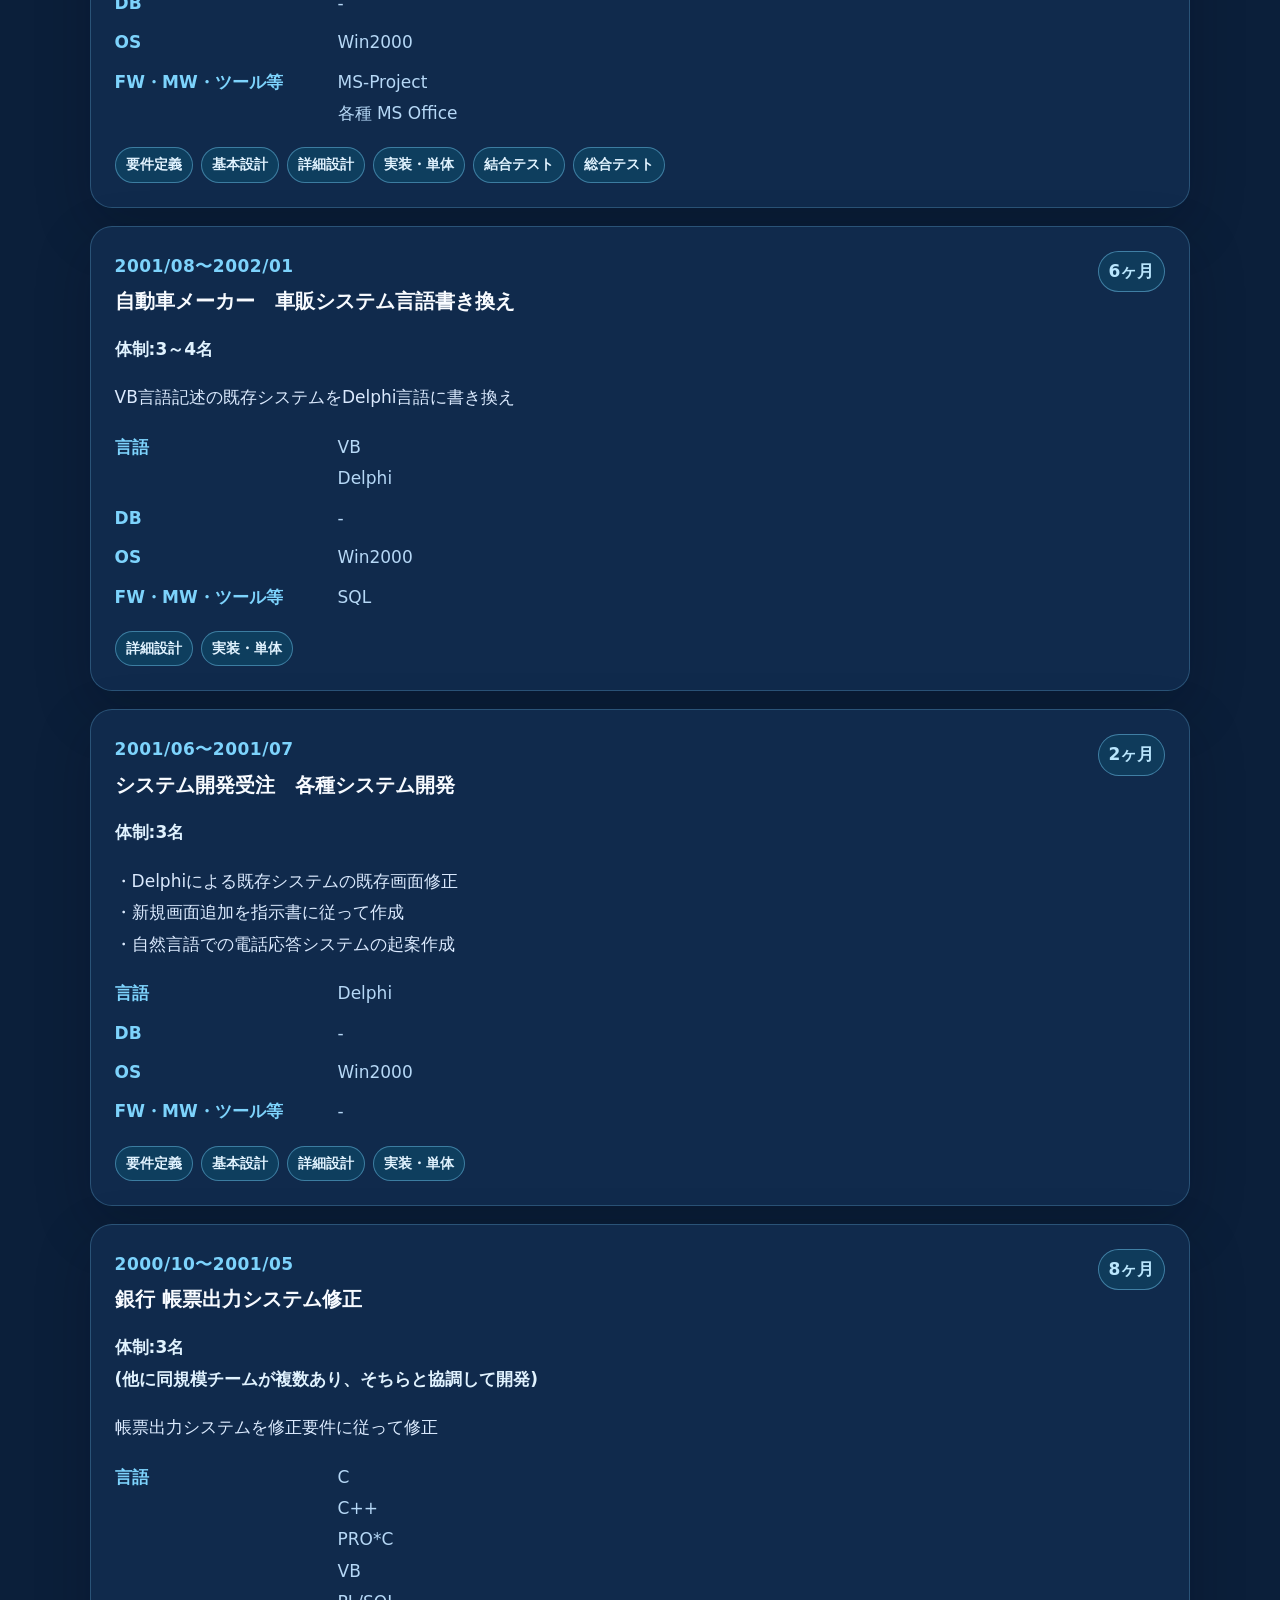
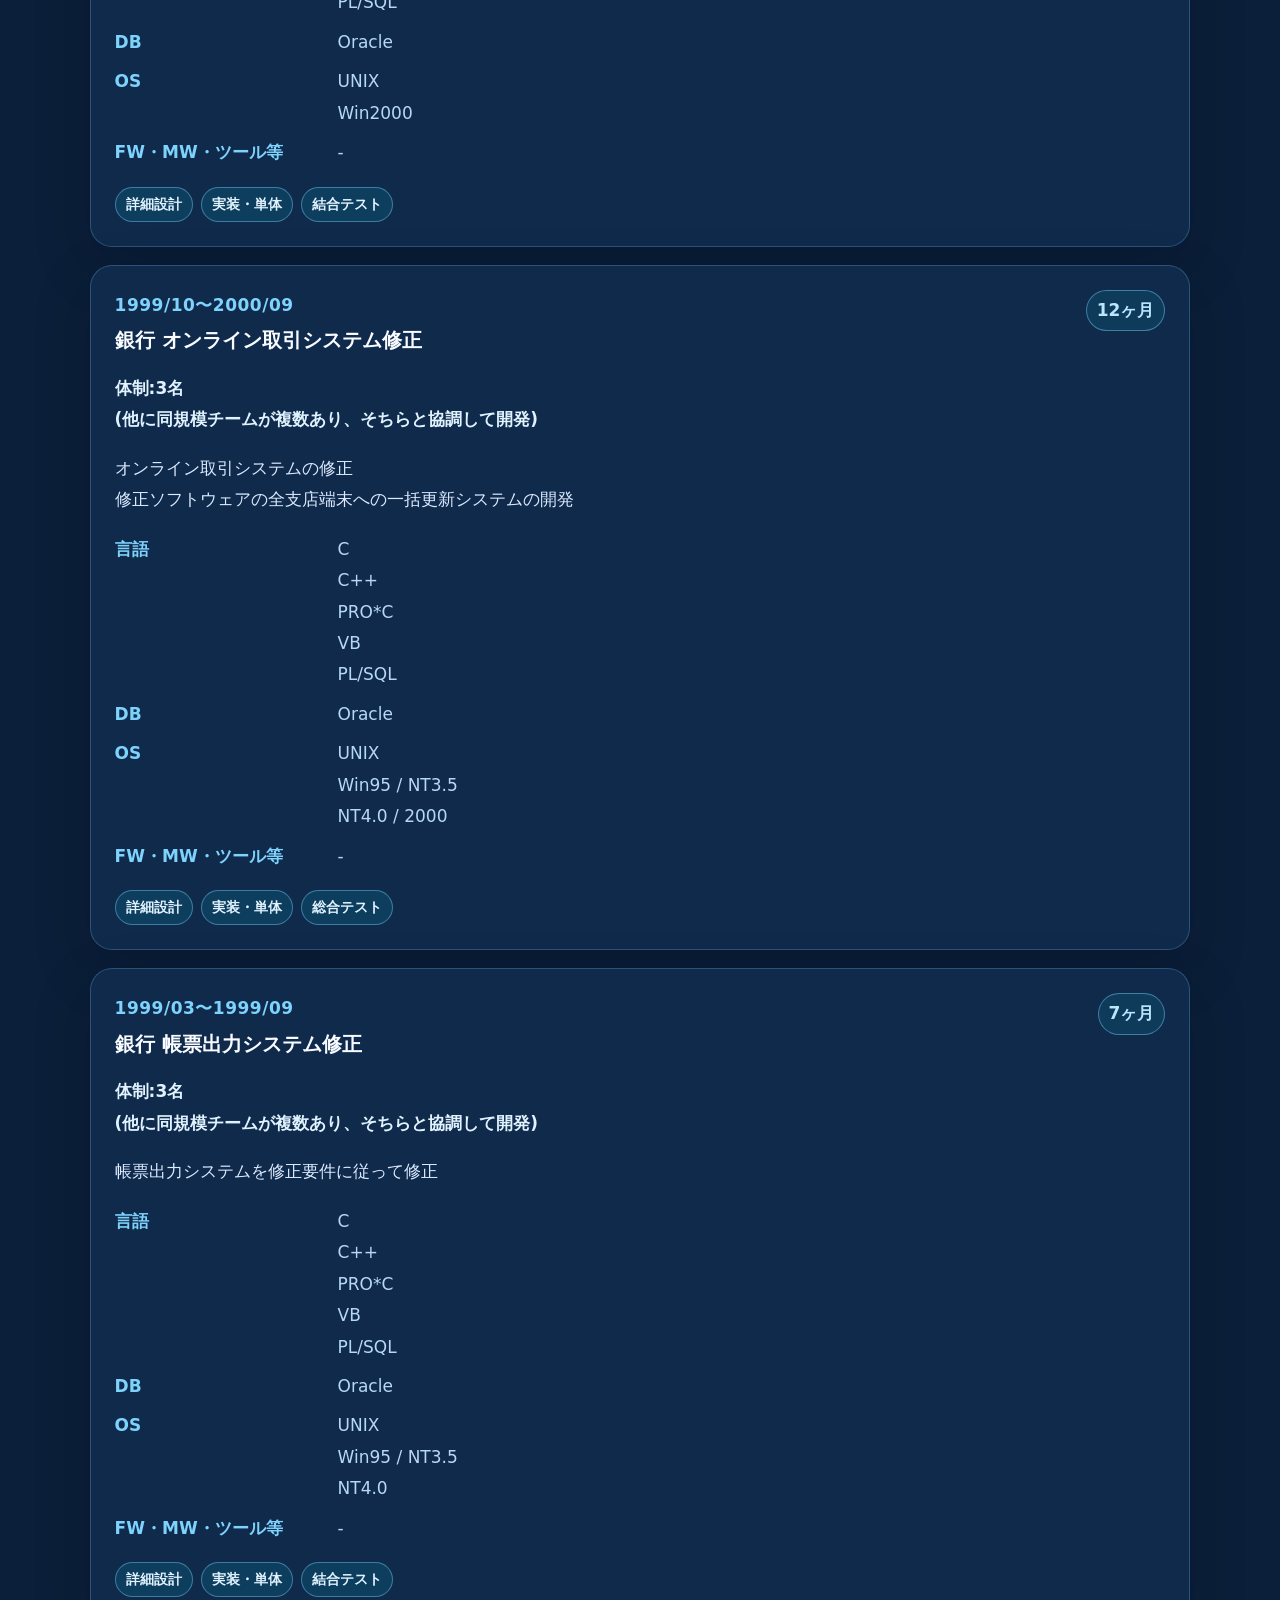
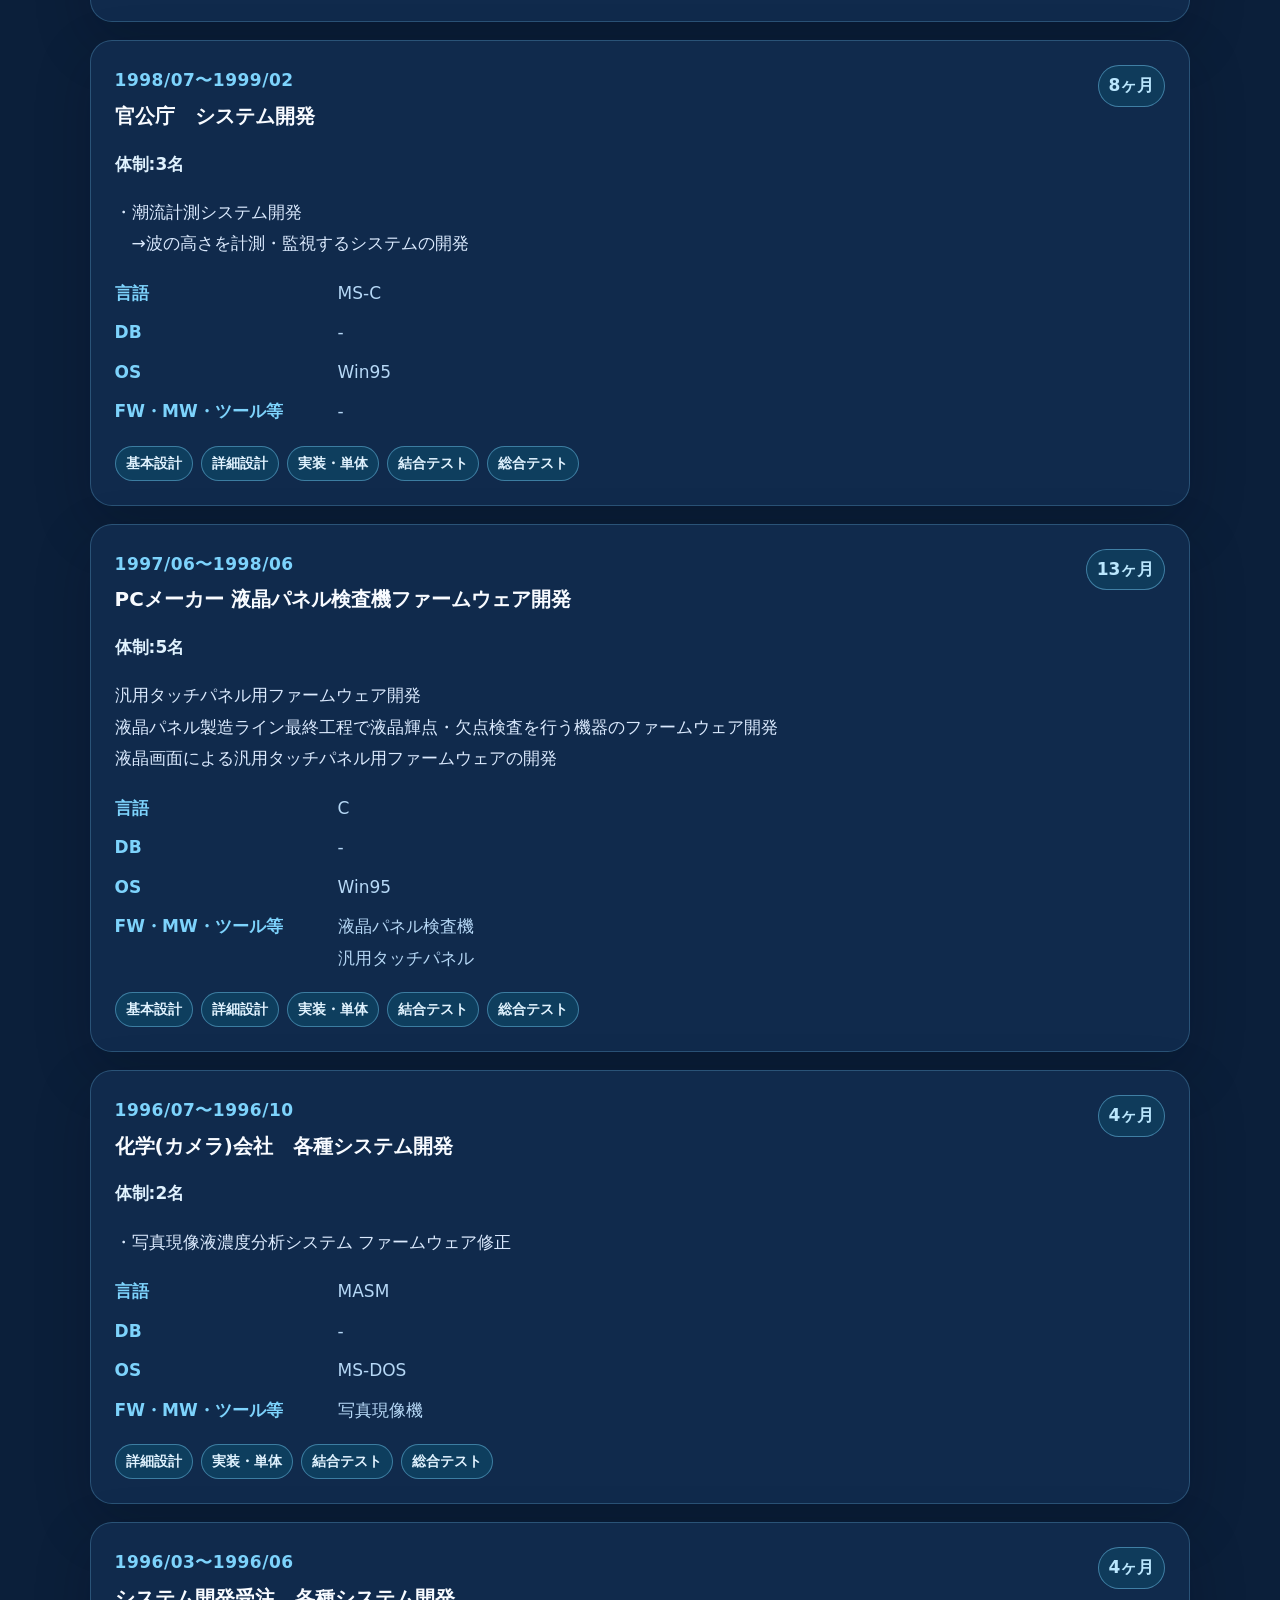
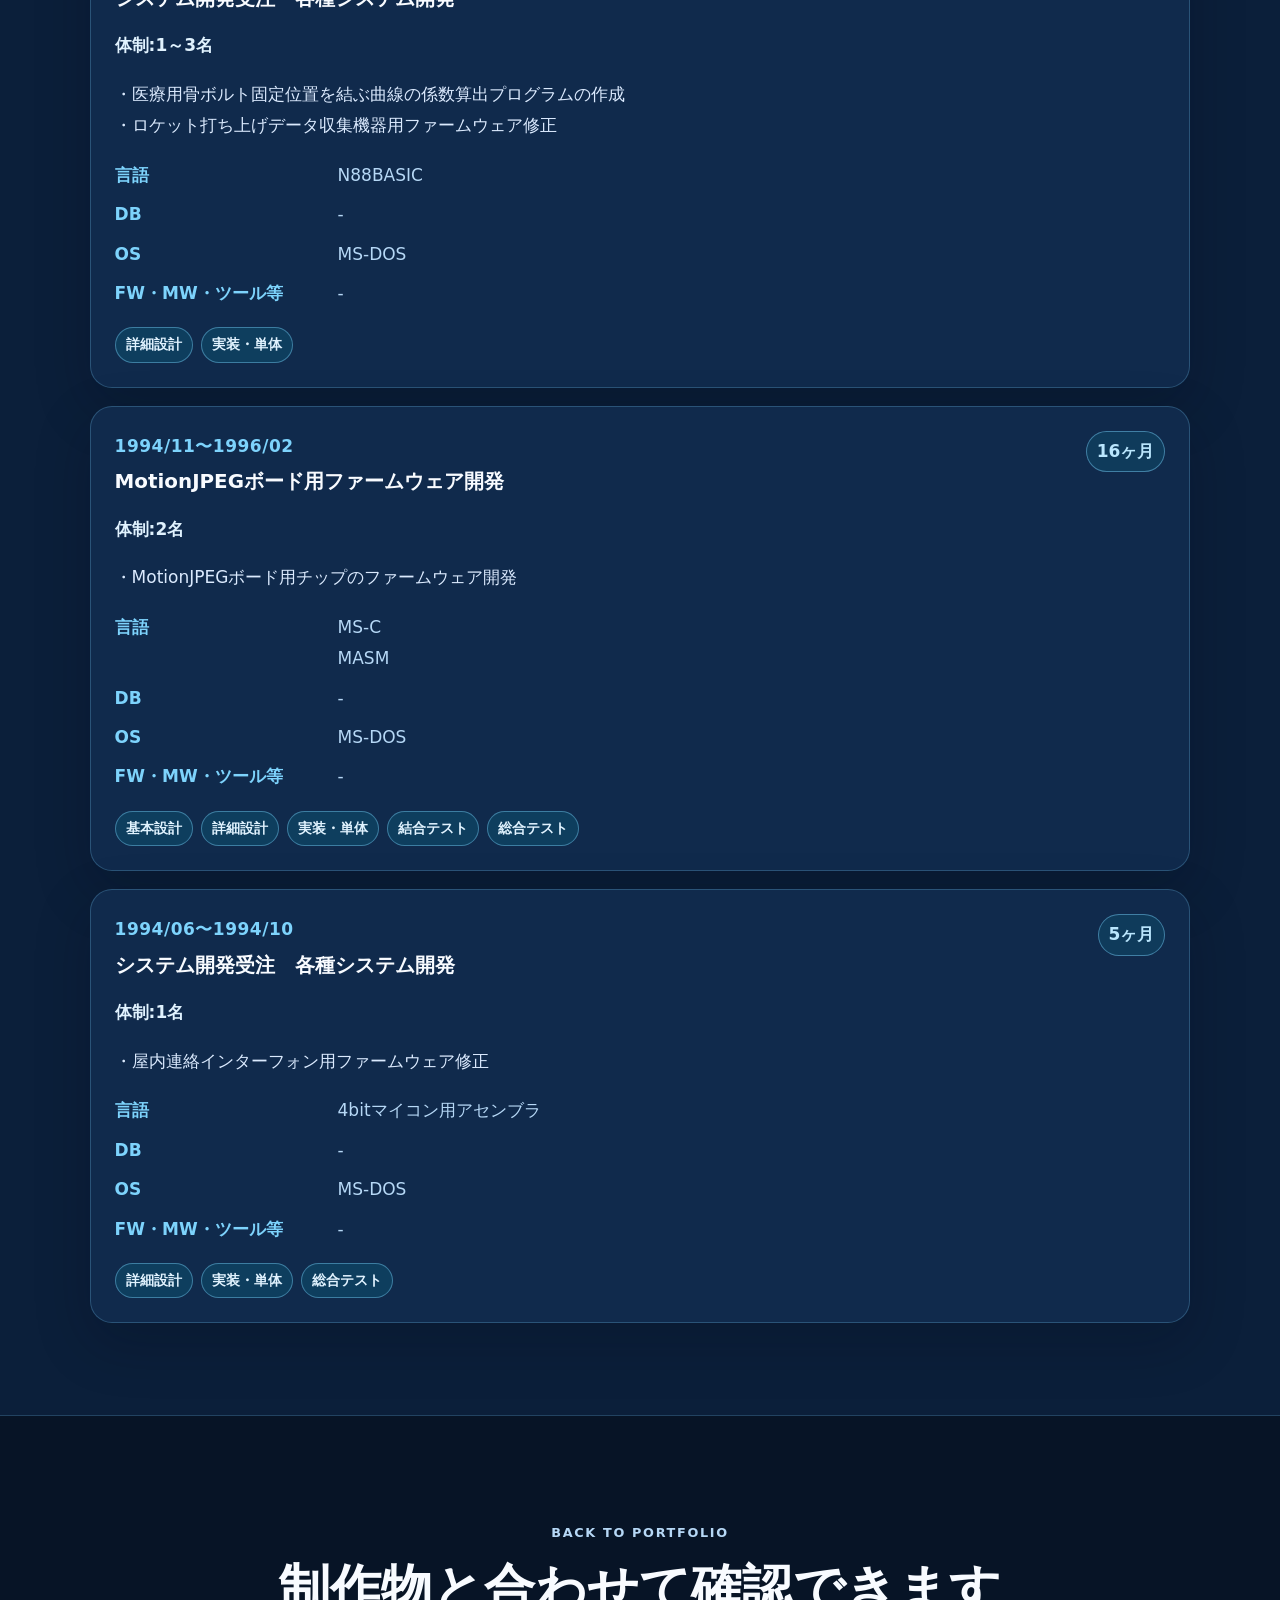
==== commit ec0944b6: "最寄り駅を通勤圏として変更。" ====
--- a/career.html
+++ b/career.html
@@ -56,7 +56,7 @@
       </div>
       <div class="feature-grid career-profile-grid">
         <article class="feature-item"><h3>学歴</h3><p>東京理科大学 理Ⅱ学部 物理学科 卒業</p></article>
-        <article class="feature-item"><h3>最寄駅</h3><p>東京メトロ 半蔵門線 水天宮前駅</p></article>
+        <article class="feature-item"><h3>通勤可能圏</h3><p>首都圏内</p></article>
         <article class="feature-item"><h3>稼働・評価</h3><p>前勤務先等では、「コミュニケーションも勤怠も非常に優秀」との評価を頂いております。</p></article>
         <article class="feature-item"><h3>対応工程</h3><p class="tags">要件定義 / 基本設計 / 詳細設計 / 実装・単体 / 結合テスト / 総合テスト / リリース対応 / 運用保守 / データ移行</p></article>
       </div>
--- a/assets/css/style.css
+++ b/assets/css/style.css
@@ -274,3 +274,80 @@
     margin-left: 0;
   }
 }
+
+.top-hero-lead {
+  max-width: 980px;
+  margin-inline: auto;
+}
+
+.top-hero-lead span {
+  display: inline-block;
+}
+
+.top-hero-lead span + span {
+  margin-left: 0.15em;
+}
+
+@media (max-width: 760px) {
+  .top-hero-lead span {
+    display: block;
+  }
+
+  .top-hero-lead span + span {
+    margin-left: 0;
+  }
+}
+
+#why .section-heading {
+  max-width: 1180px;
+}
+
+.priority-break-copy br {
+  display: none;
+}
+
+.priority-break-copy span {
+  display: inline-block;
+}
+
+.why-heading-copy .break-p1 {
+  display: block;
+}
+
+@media (max-width: 1500px) {
+  .why-heading-copy .break-p2 {
+    display: block;
+  }
+}
+
+@media (max-width: 720px) {
+  .why-heading-copy .break-p3 {
+    display: block;
+  }
+}
+
+@media (max-width: 500px) {
+  .why-heading-copy .break-p4 {
+    display: block;
+  }
+}
+
+/* BEGIN ChatExec managed block: PORTFOLIO-WHY-HEADING-4LINE */
+.why-heading-copy .seg {
+  display: inline;
+}
+
+/* スマホ幅: 4行構成 */
+@media (max-width: 560px) {
+  .why-heading-copy {
+    font-size: clamp(1.9rem, 8.6vw, 2.75rem);
+    line-height: 1.28;
+  }
+
+  .why-heading-copy .seg-1,
+  .why-heading-copy .seg-2,
+  .why-heading-copy .seg-4 {
+    display: block;
+  }
+}
+/* END ChatExec managed block: PORTFOLIO-WHY-HEADING-4LINE */
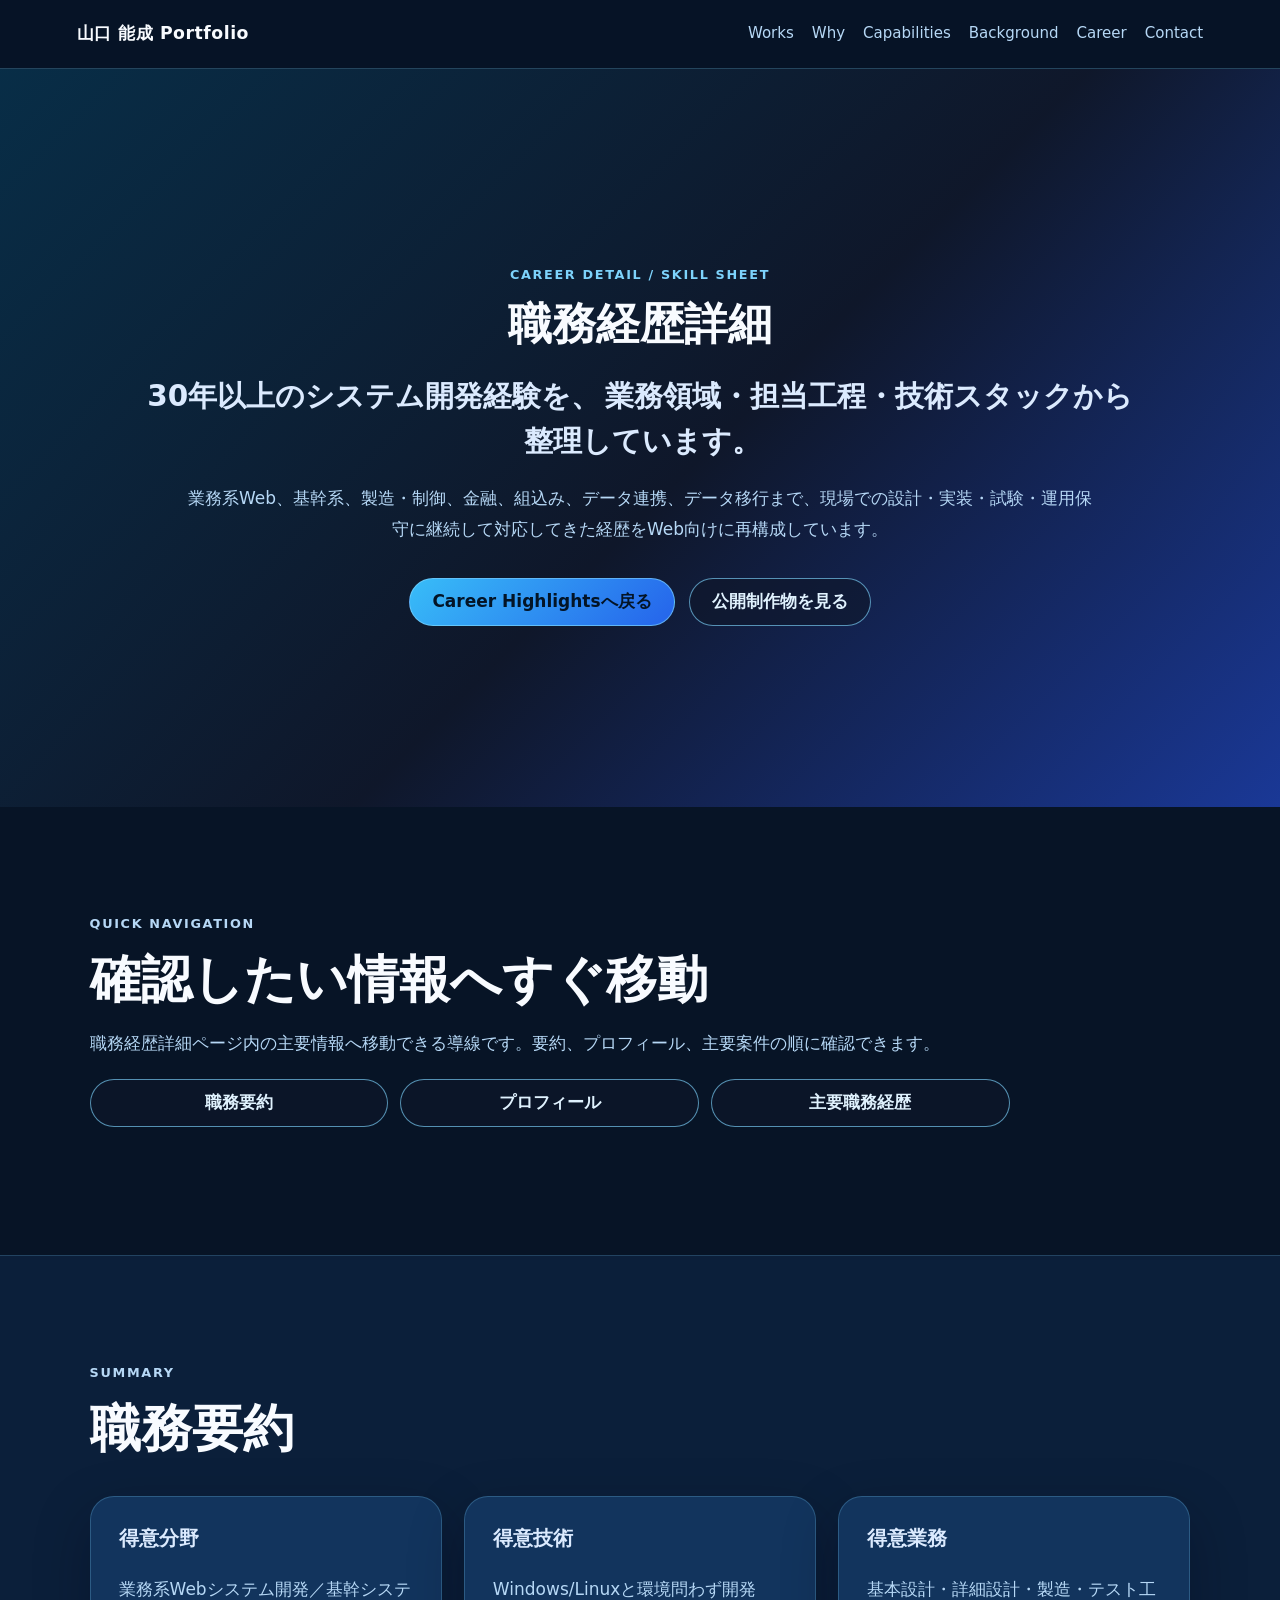
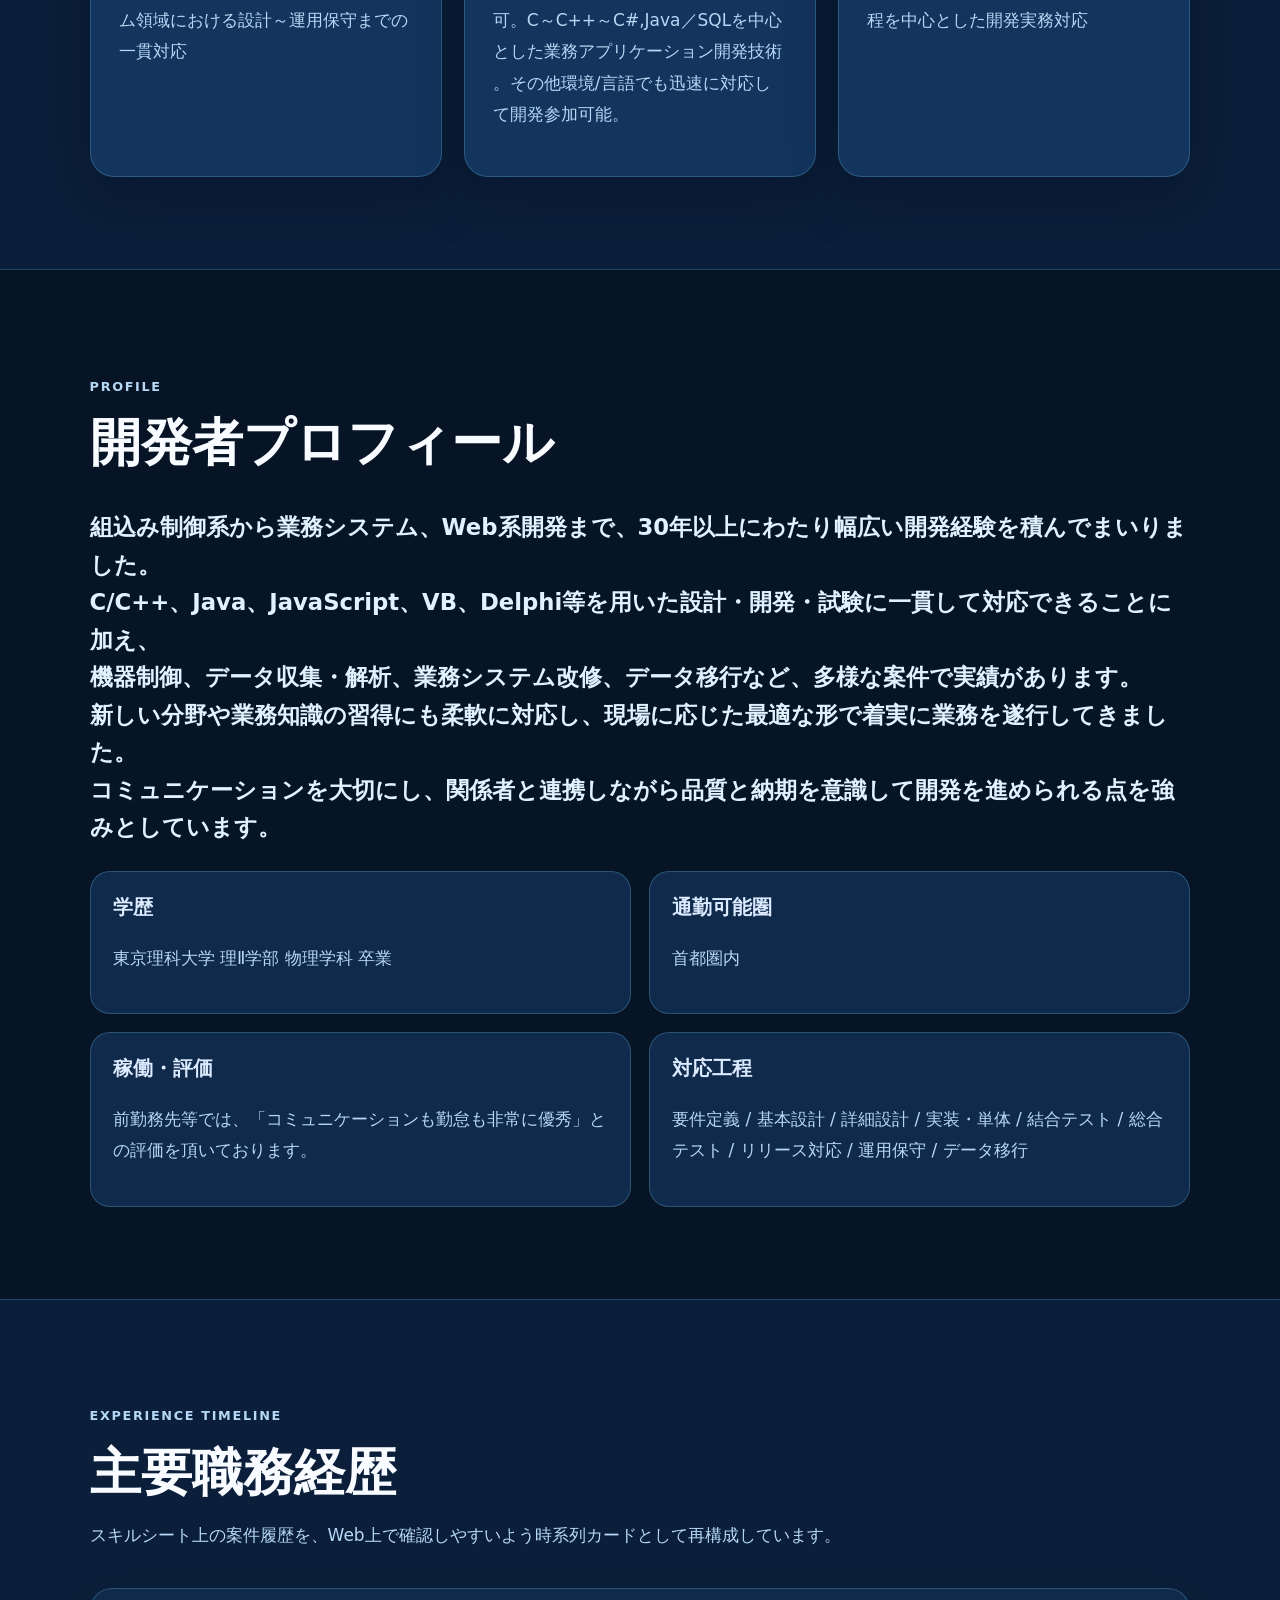
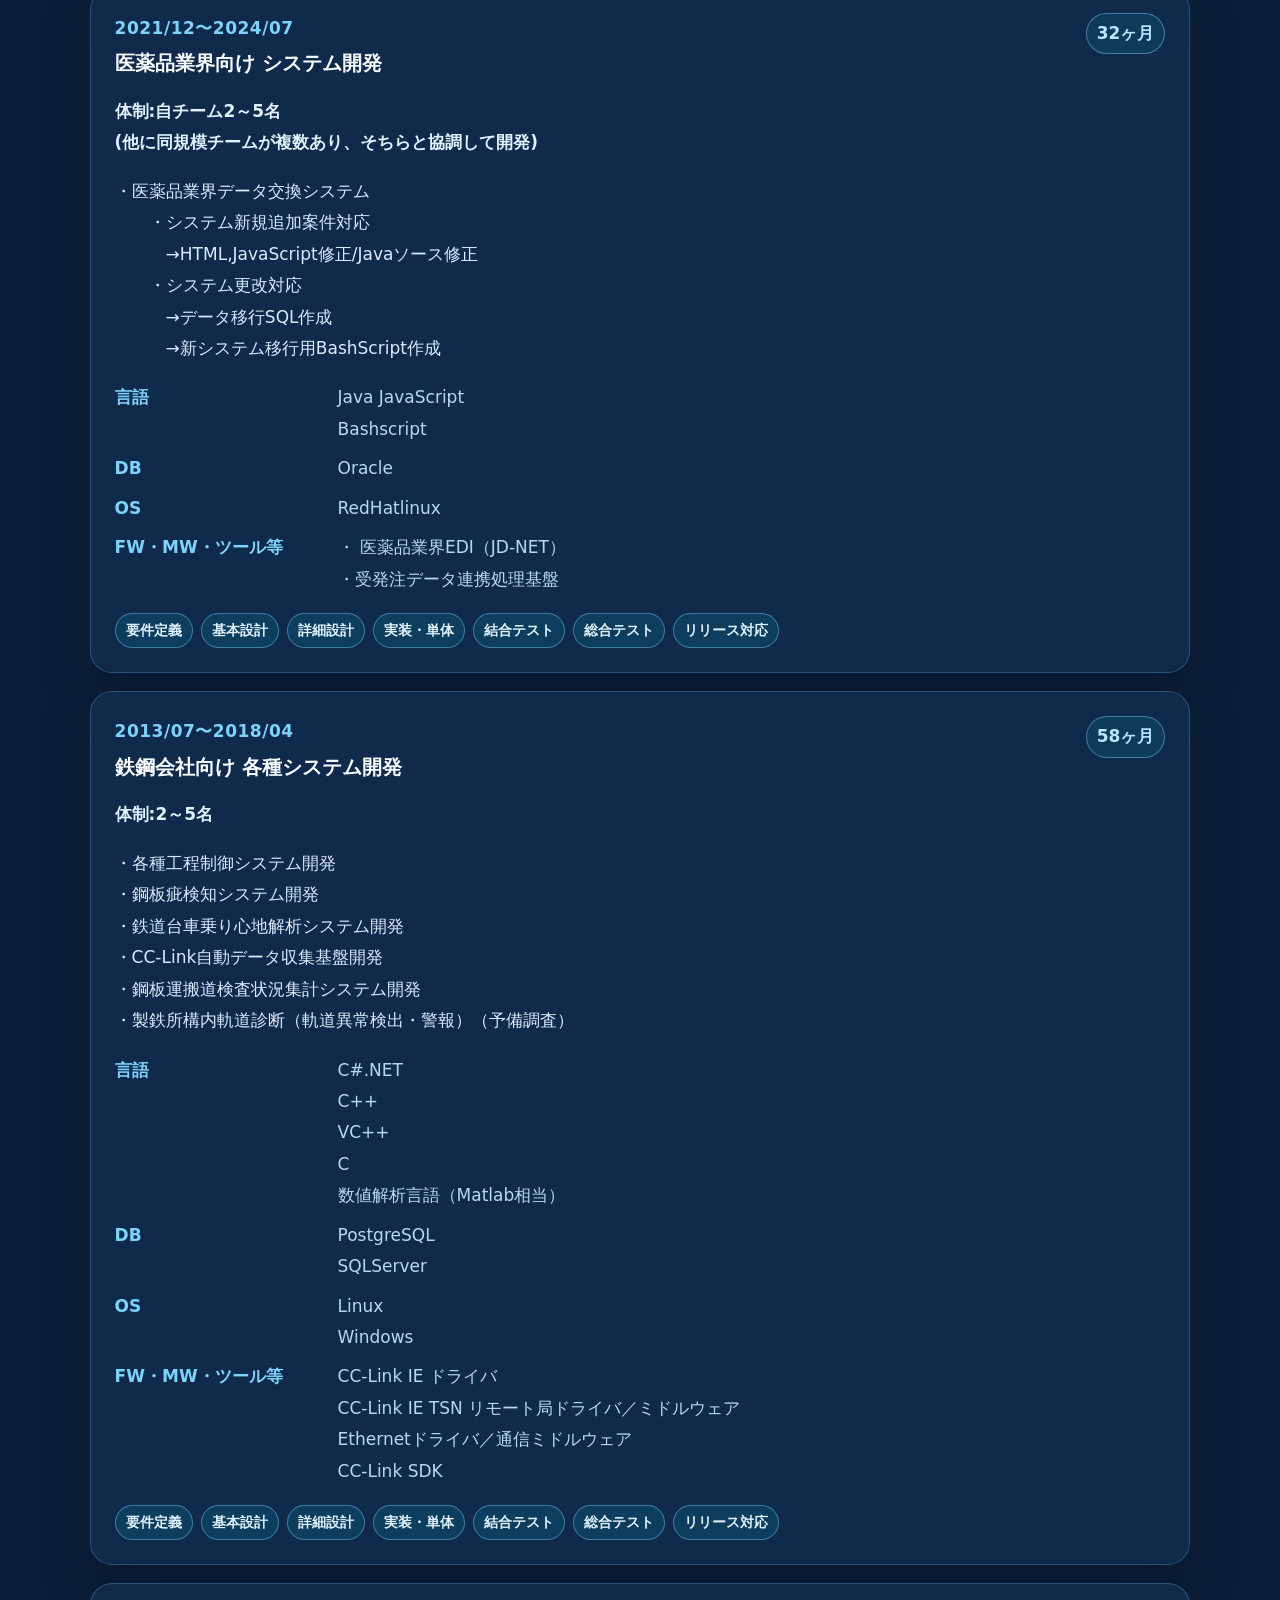
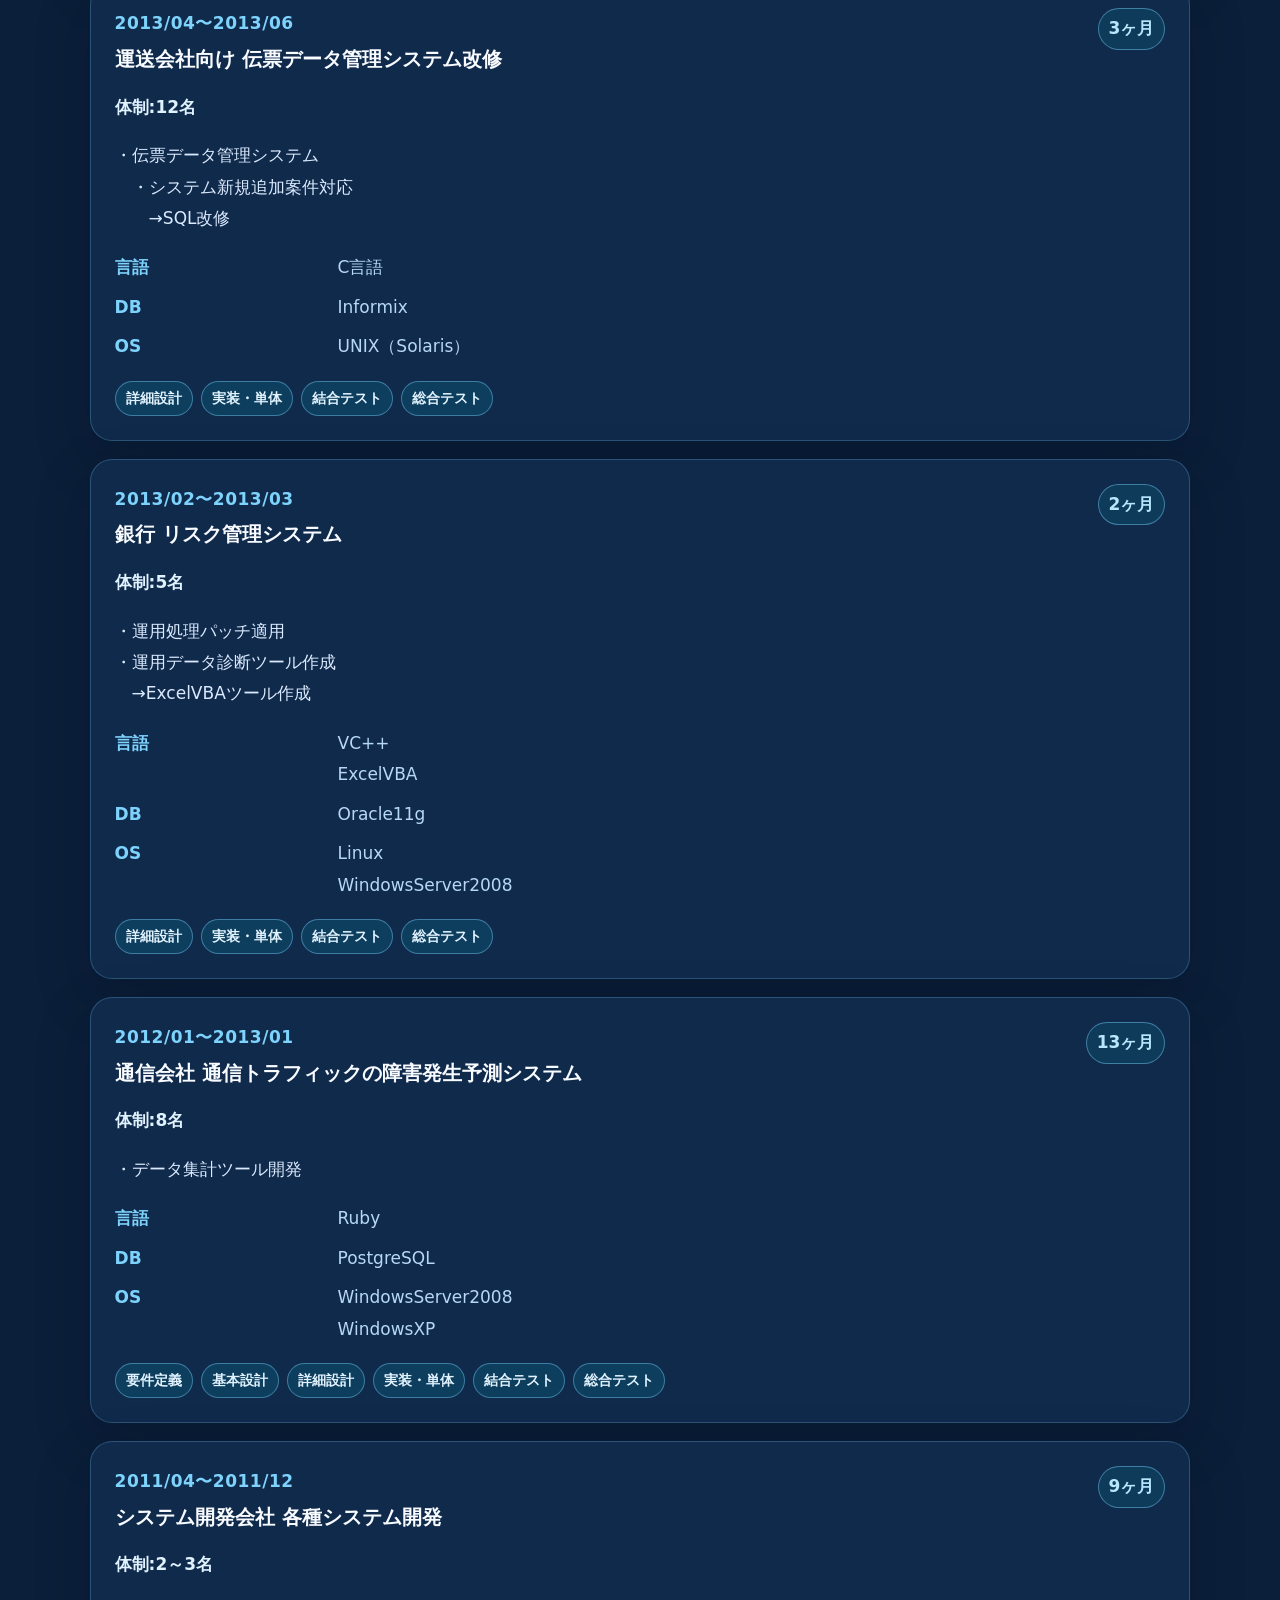
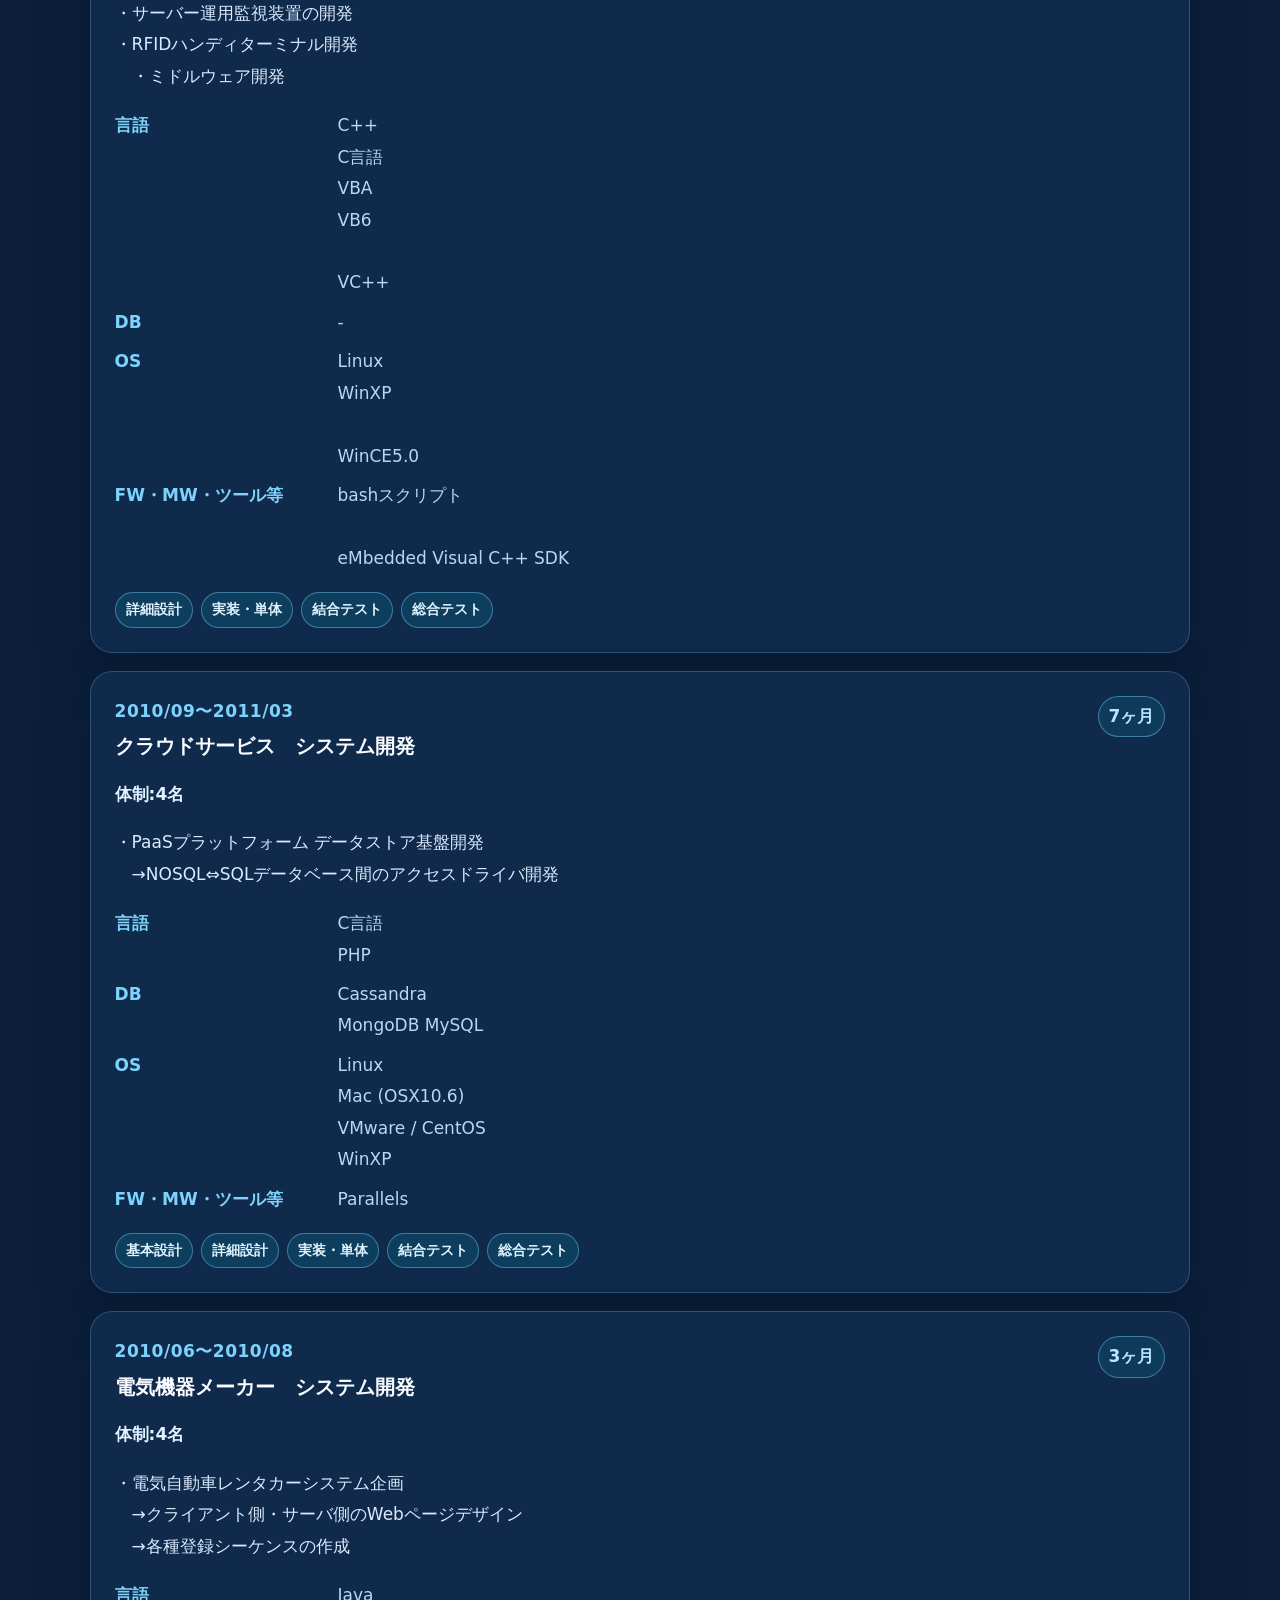
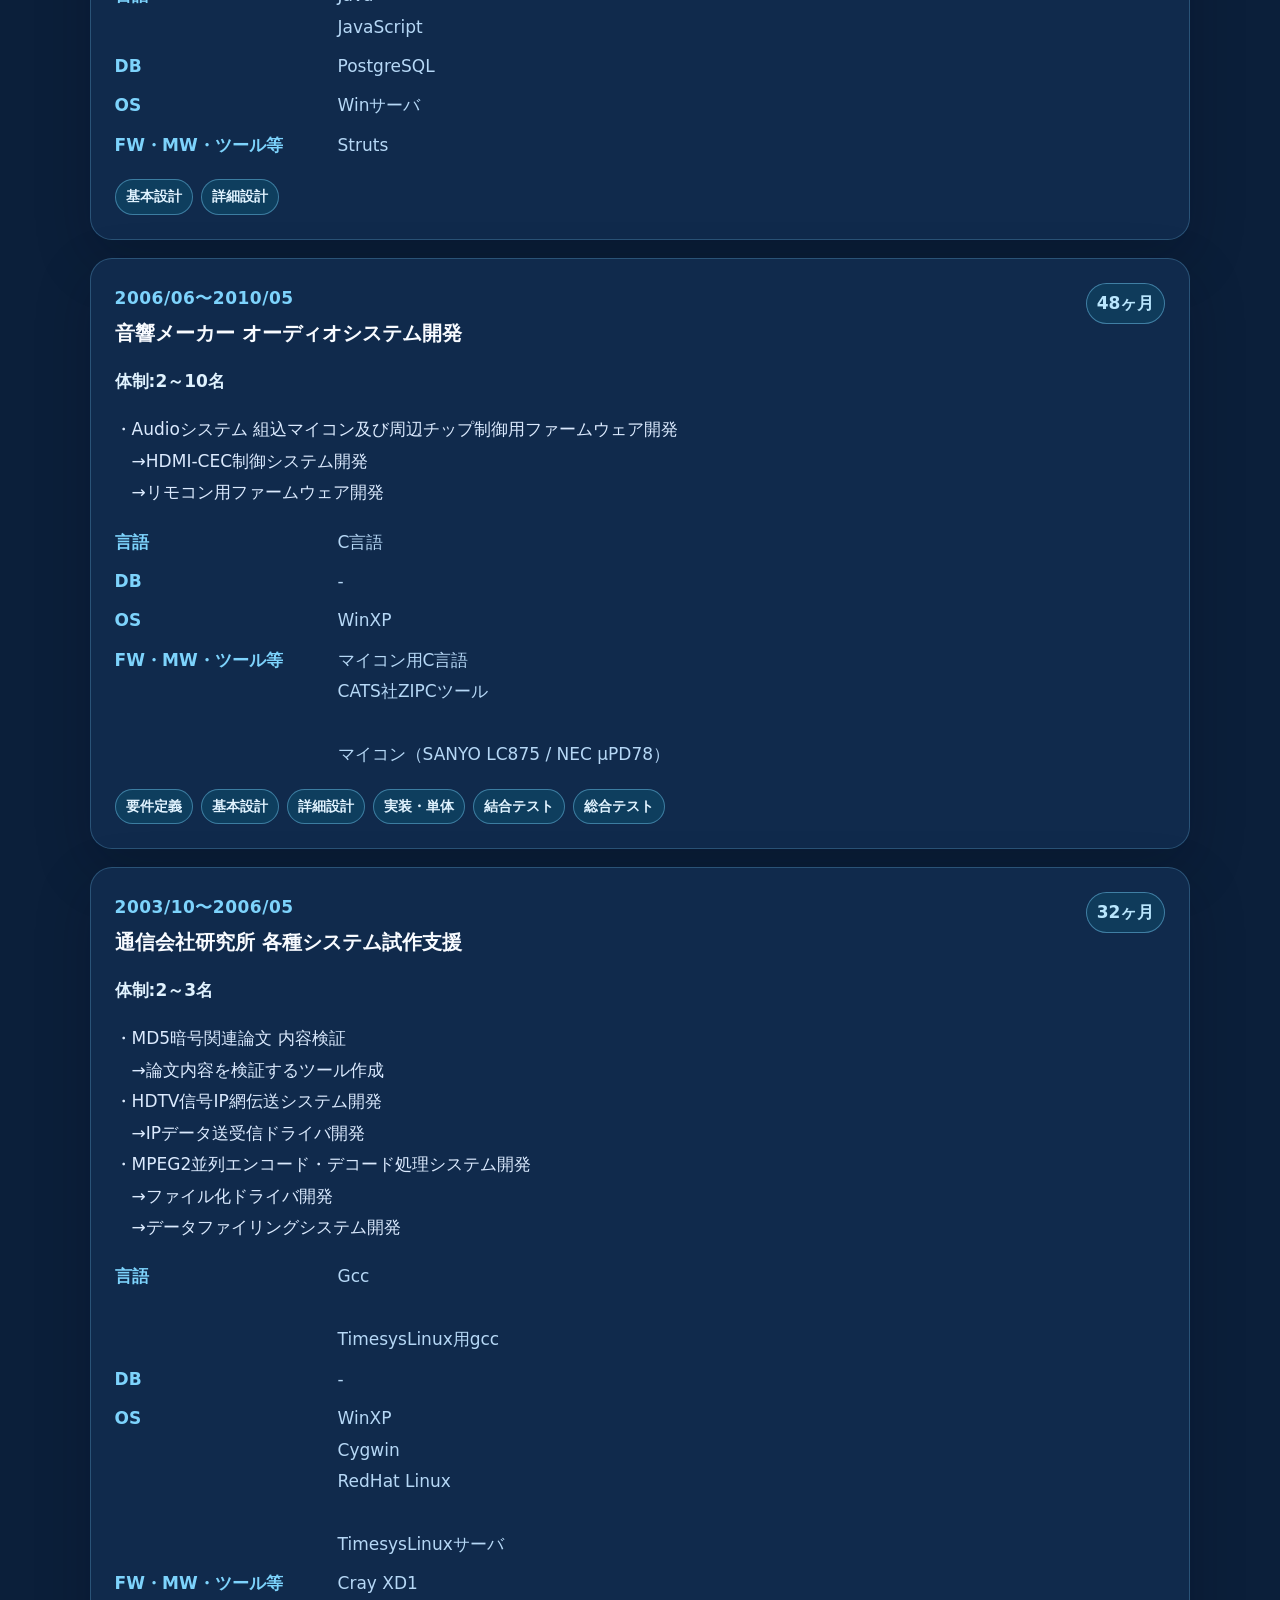
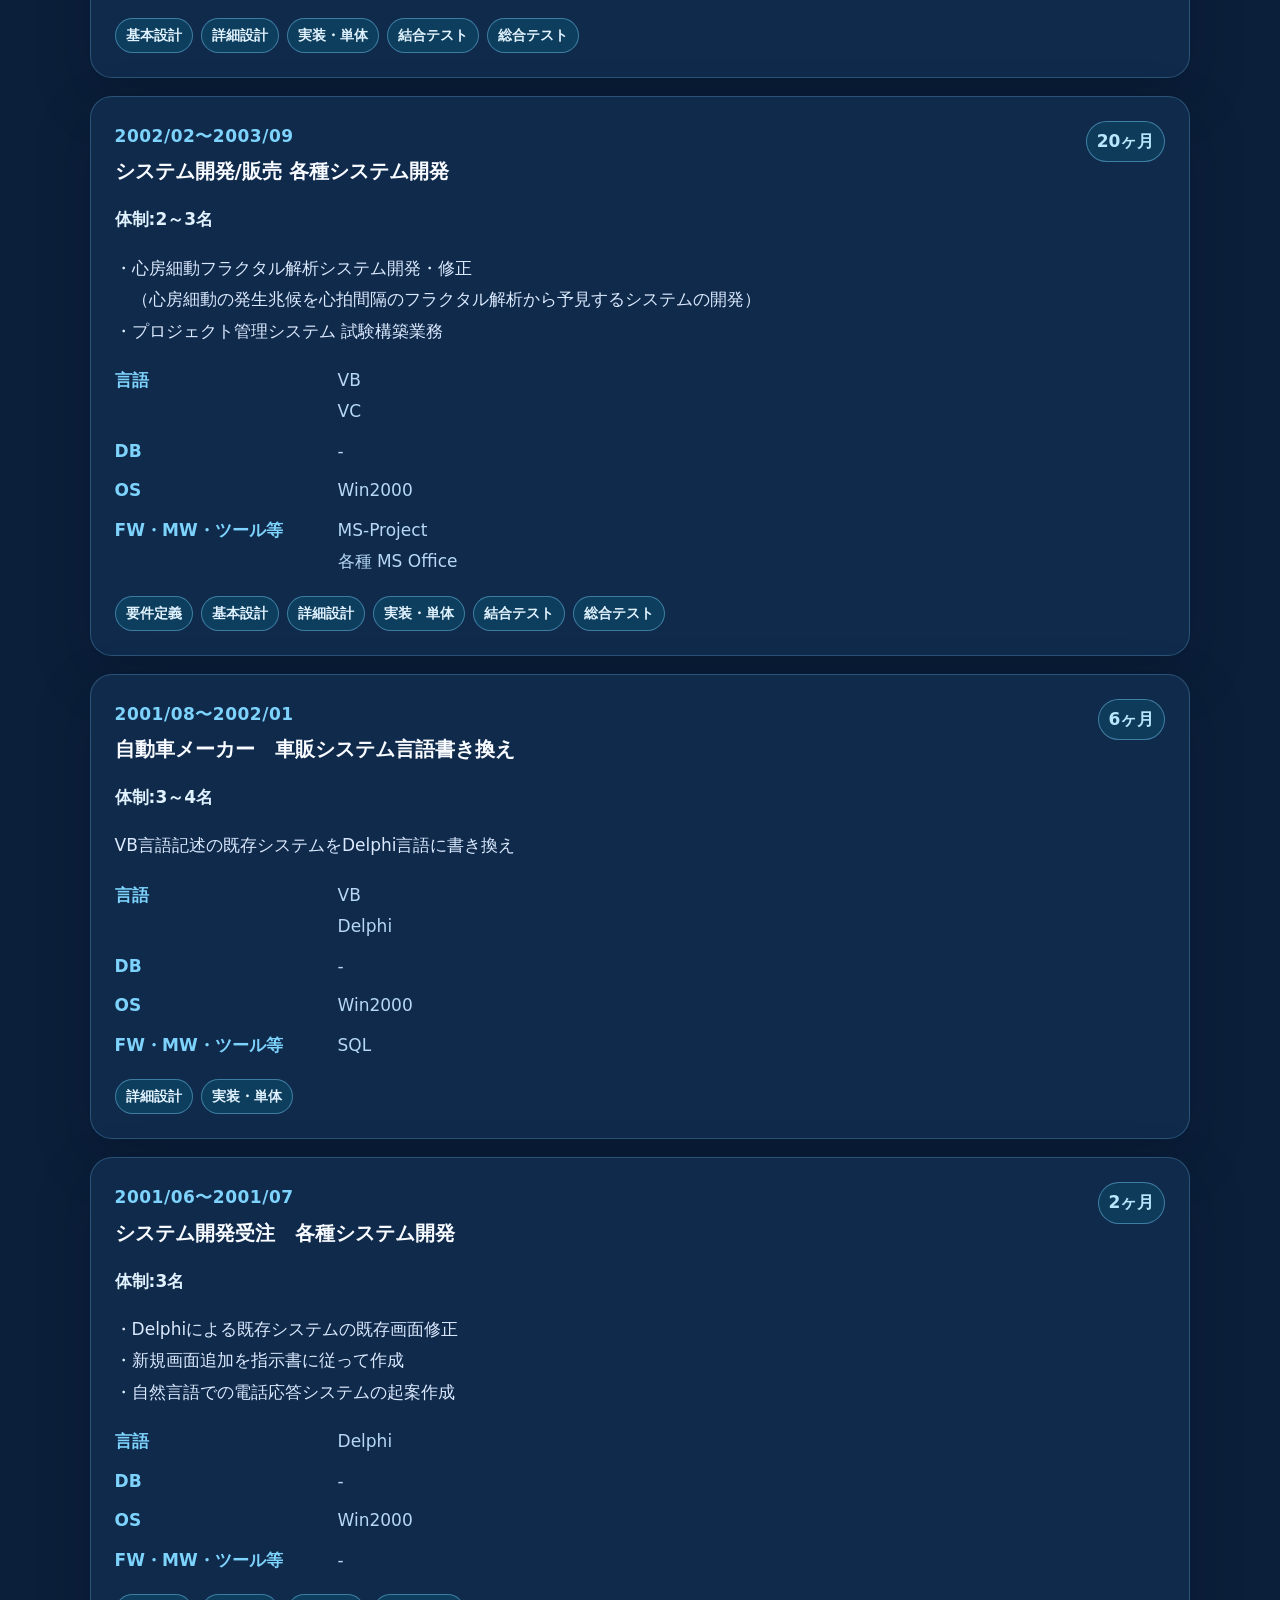
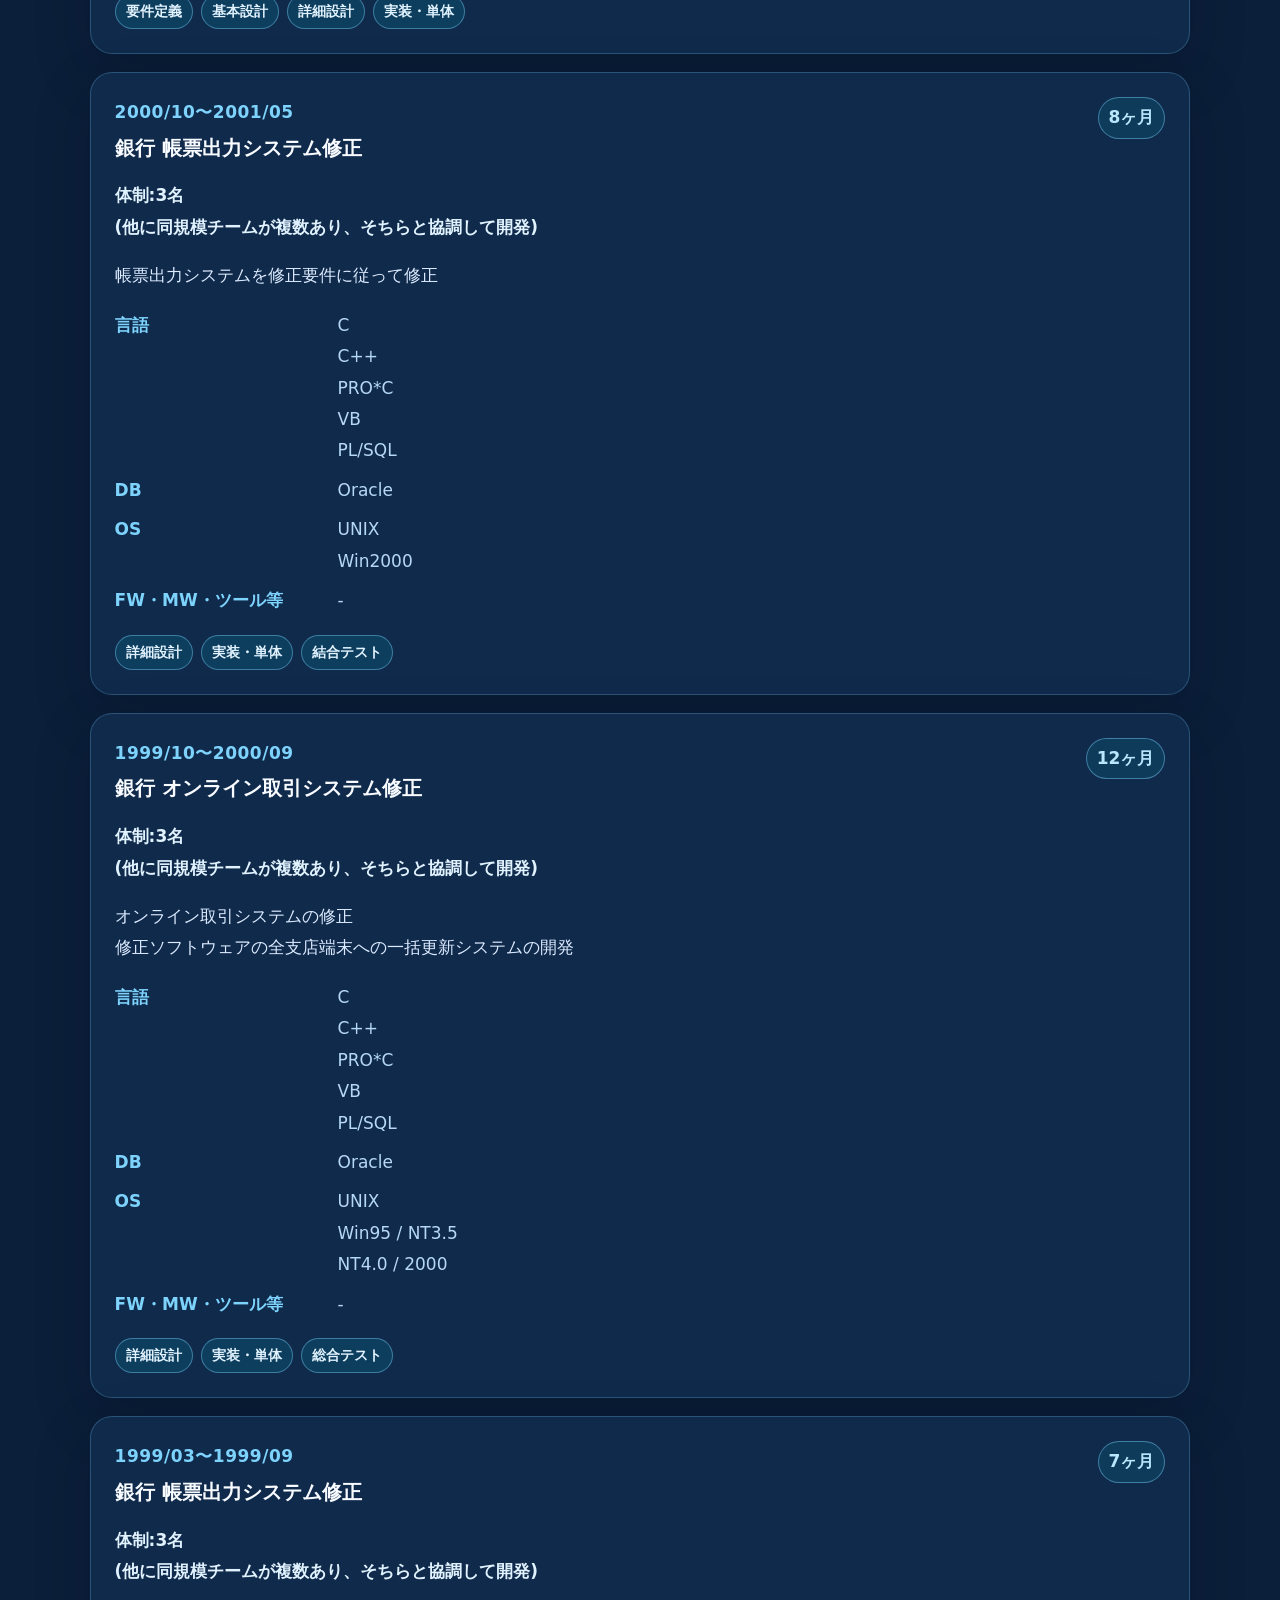
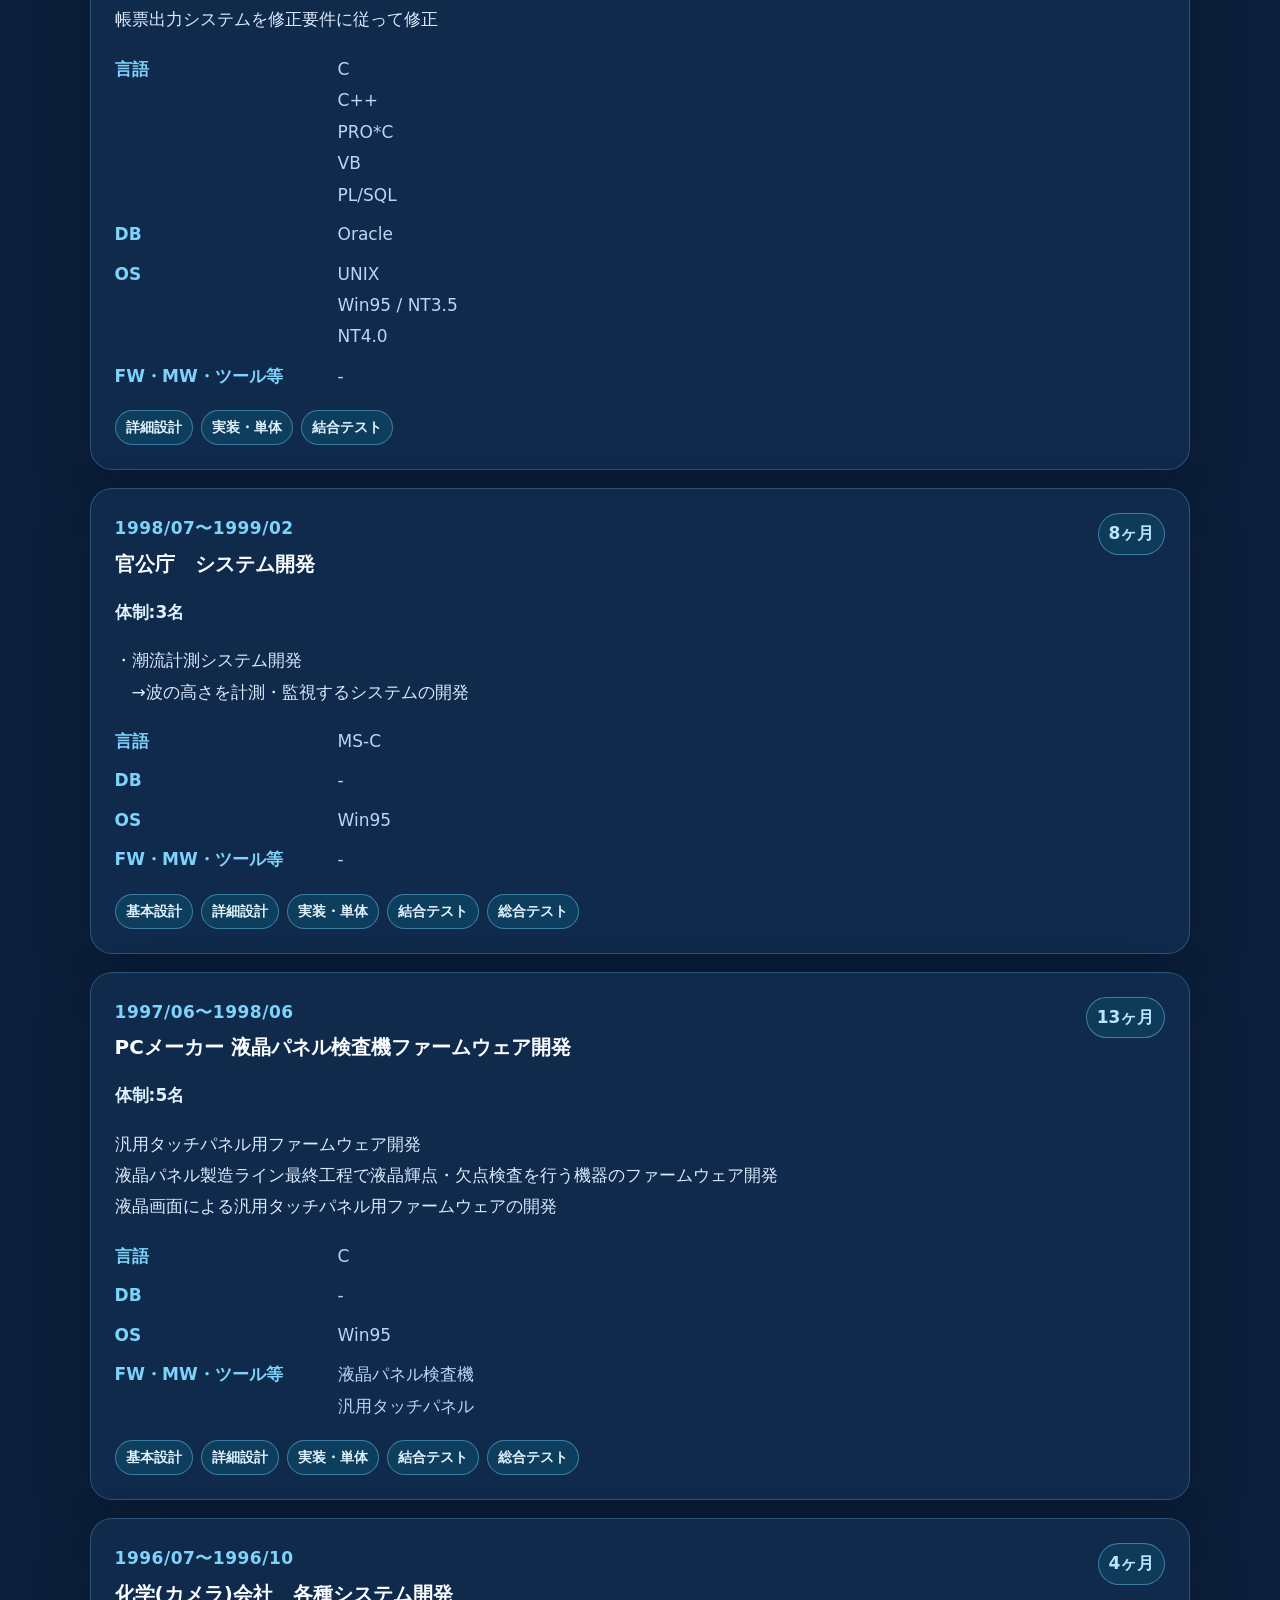
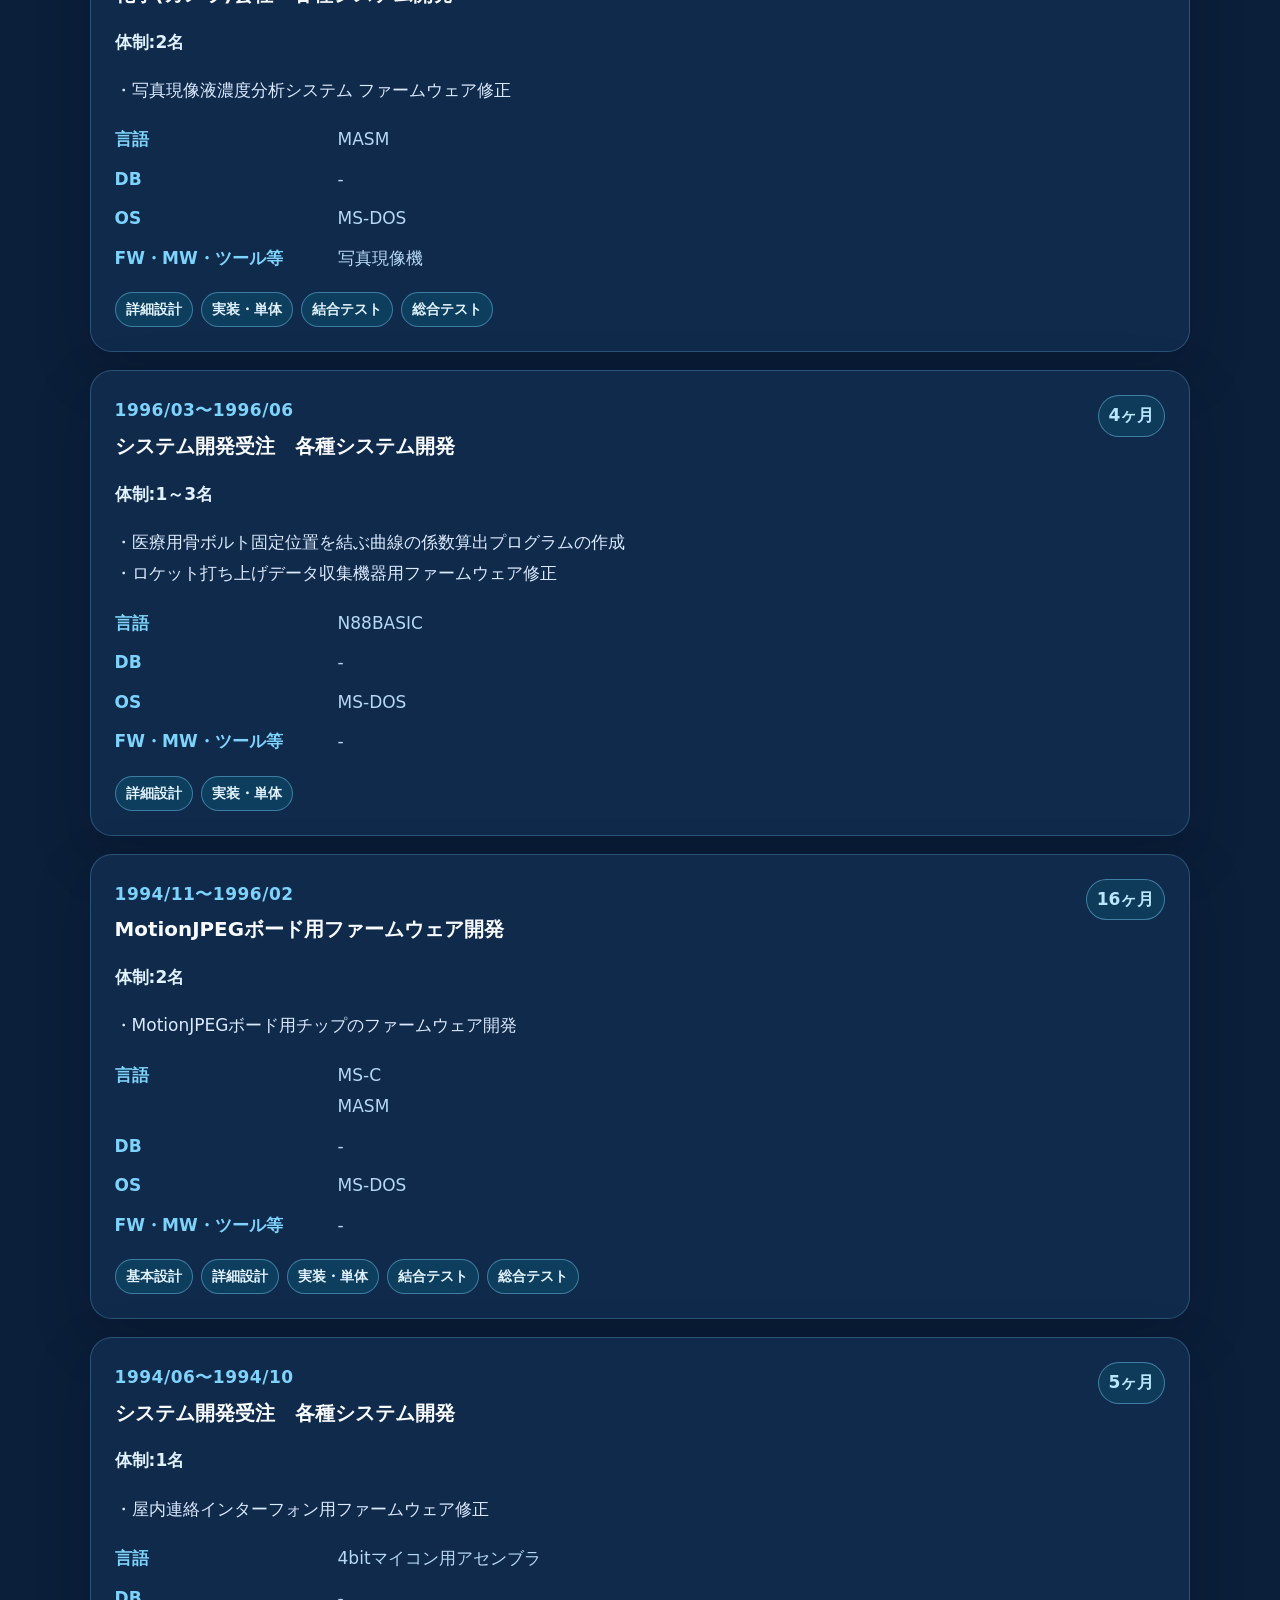
==== commit 8cb31aa6: "Fix portfolio review priority items" ====
--- a/career.html
+++ b/career.html
@@ -34,7 +34,20 @@
       </div>
     </section>
 
-    <section class="section panel">
+    <section class="section career-nav-section">
+      <div class="section-heading">
+        <p class="eyebrow">Quick Navigation</p>
+        <h2>確認したい情報へすぐ移動</h2>
+        <p>職務経歴詳細ページ内の主要情報へ移動できる導線です。要約、プロフィール、主要案件の順に確認できます。</p>
+        <div class="career-quick-nav">
+          <a class="button secondary" href="#career-summary">職務要約</a>
+          <a class="button secondary" href="#career-profile">プロフィール</a>
+          <a class="button secondary" href="#career-timeline">主要職務経歴</a>
+        </div>
+      </div>
+    </section>
+
+    <section id="career-summary" class="section panel">
       <div class="section-heading">
         <p class="eyebrow">Summary</p>
         <h2>職務要約</h2>
@@ -46,7 +59,7 @@
       </div>
     </section>
 
-    <section class="section">
+    <section id="career-profile" class="section">
       <div class="section-heading">
         <p class="eyebrow">Profile</p>
         <h2>開発者プロフィール</h2>
@@ -62,7 +75,7 @@
       </div>
     </section>
 
-    <section class="section panel">
+    <section id="career-timeline" class="section panel">
       <div class="section-heading">
         <p class="eyebrow">Experience Timeline</p>
         <h2>主要職務経歴</h2>
--- a/assets/css/style.css
+++ b/assets/css/style.css
@@ -302,32 +302,71 @@
   max-width: 1180px;
 }
 
-.priority-break-copy br {
-  display: none;
-}
-
-.priority-break-copy span {
+.priority-break-copy span,
+.why-heading-copy .seg {
+  display: inline;
+}
+
+@media (max-width: 560px) {
+  .why-heading-copy {
+    font-size: clamp(1.72rem, 7.85vw, 2.45rem);
+    line-height: 1.28;
+  }
+
+  .why-heading-copy .seg-1,
+  .why-heading-copy .seg-2,
+  .why-heading-copy .seg-4 {
+    display: block;
+  }
+}
+
+/* WHY heading responsive break refinement for PR #34.
+   Break order:
+   - wide: after seg-3 (AI活用に)
+   - <=1500px: after seg-1
+   - <=720px: after seg-2
+   - <=560px: four-line mobile layout:
+     現場で感じた課題を、
+     レビュー支援・設計生成・
+     AI活用につながる形へ
+     落とし込んでいます。
+*/
+.why-heading-copy .seg {
   display: inline-block;
 }
 
-.why-heading-copy .break-p1 {
-  display: block;
+.why-heading-copy .seg-3::after {
+  content: "\A";
+  white-space: pre;
 }
 
 @media (max-width: 1500px) {
-  .why-heading-copy .break-p2 {
-    display: block;
+  .why-heading-copy .seg-1::after {
+    content: "\A";
+    white-space: pre;
   }
 }
 
 @media (max-width: 720px) {
-  .why-heading-copy .break-p3 {
-    display: block;
-  }
-}
-
-@media (max-width: 500px) {
-  .why-heading-copy .break-p4 {
+  .why-heading-copy .seg-2::after {
+    content: "\A";
+    white-space: pre;
+  }
+}
+
+@media (max-width: 560px) {
+  .why-heading-copy .seg-3::after {
+    content: "";
+  }
+
+  .why-heading-copy .seg-1,
+  .why-heading-copy .seg-2,
+  .why-heading-copy .seg-3,
+  .why-heading-copy .seg-4 {
+    display: inline-block;
+  }
+
+  .why-heading-copy .seg-5 {
     display: block;
   }
 }
@@ -351,3 +390,26 @@
   }
 }
 /* END ChatExec managed block: PORTFOLIO-WHY-HEADING-4LINE */
+
+
+@media (prefers-reduced-motion: reduce) {
+  html { scroll-behavior: auto; }
+  *, *::before, *::after {
+    scroll-behavior: auto !important;
+    transition-duration: 0.01ms !important;
+    animation-duration: 0.01ms !important;
+    animation-iteration-count: 1 !important;
+  }
+}
+
+
+.career-quick-nav {
+  display: flex;
+  flex-wrap: wrap;
+  gap: 12px;
+  margin-top: 20px;
+}
+
+.career-quick-nav .button {
+  flex: 1 1 180px;
+}
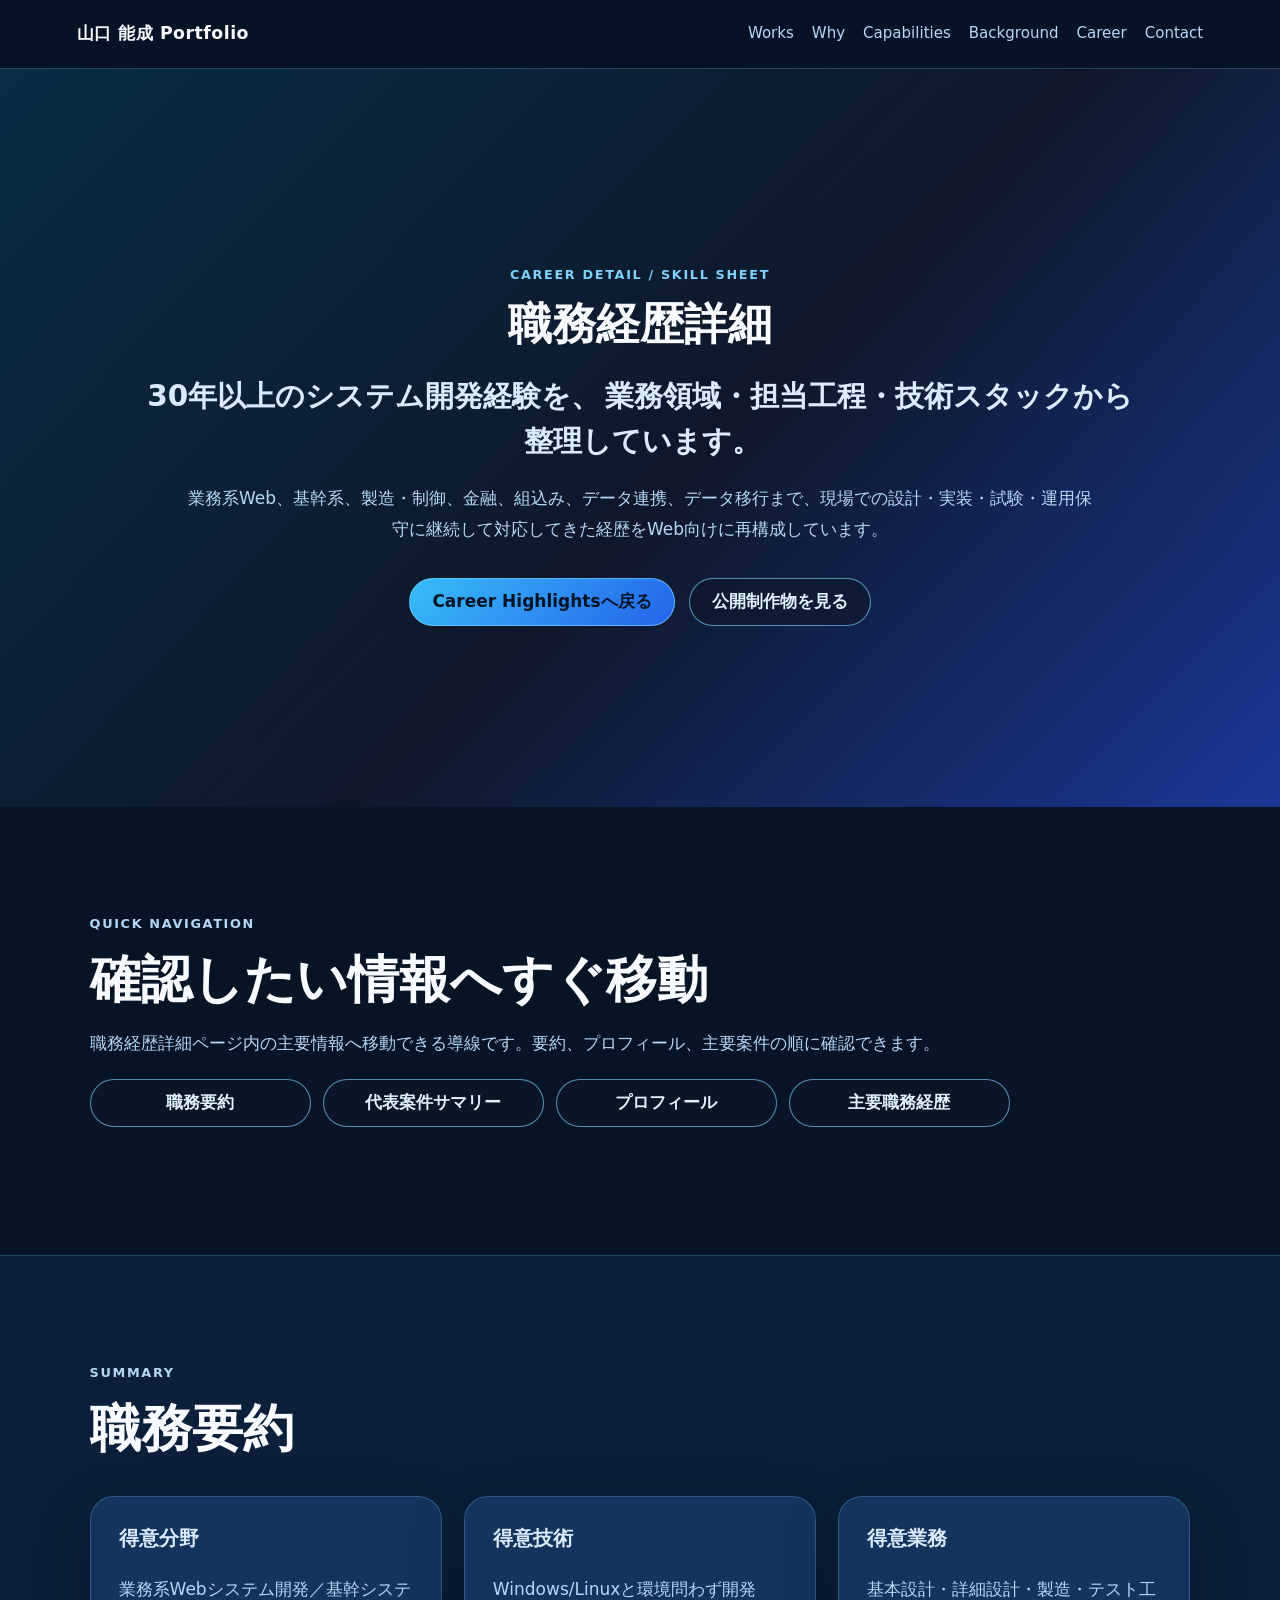
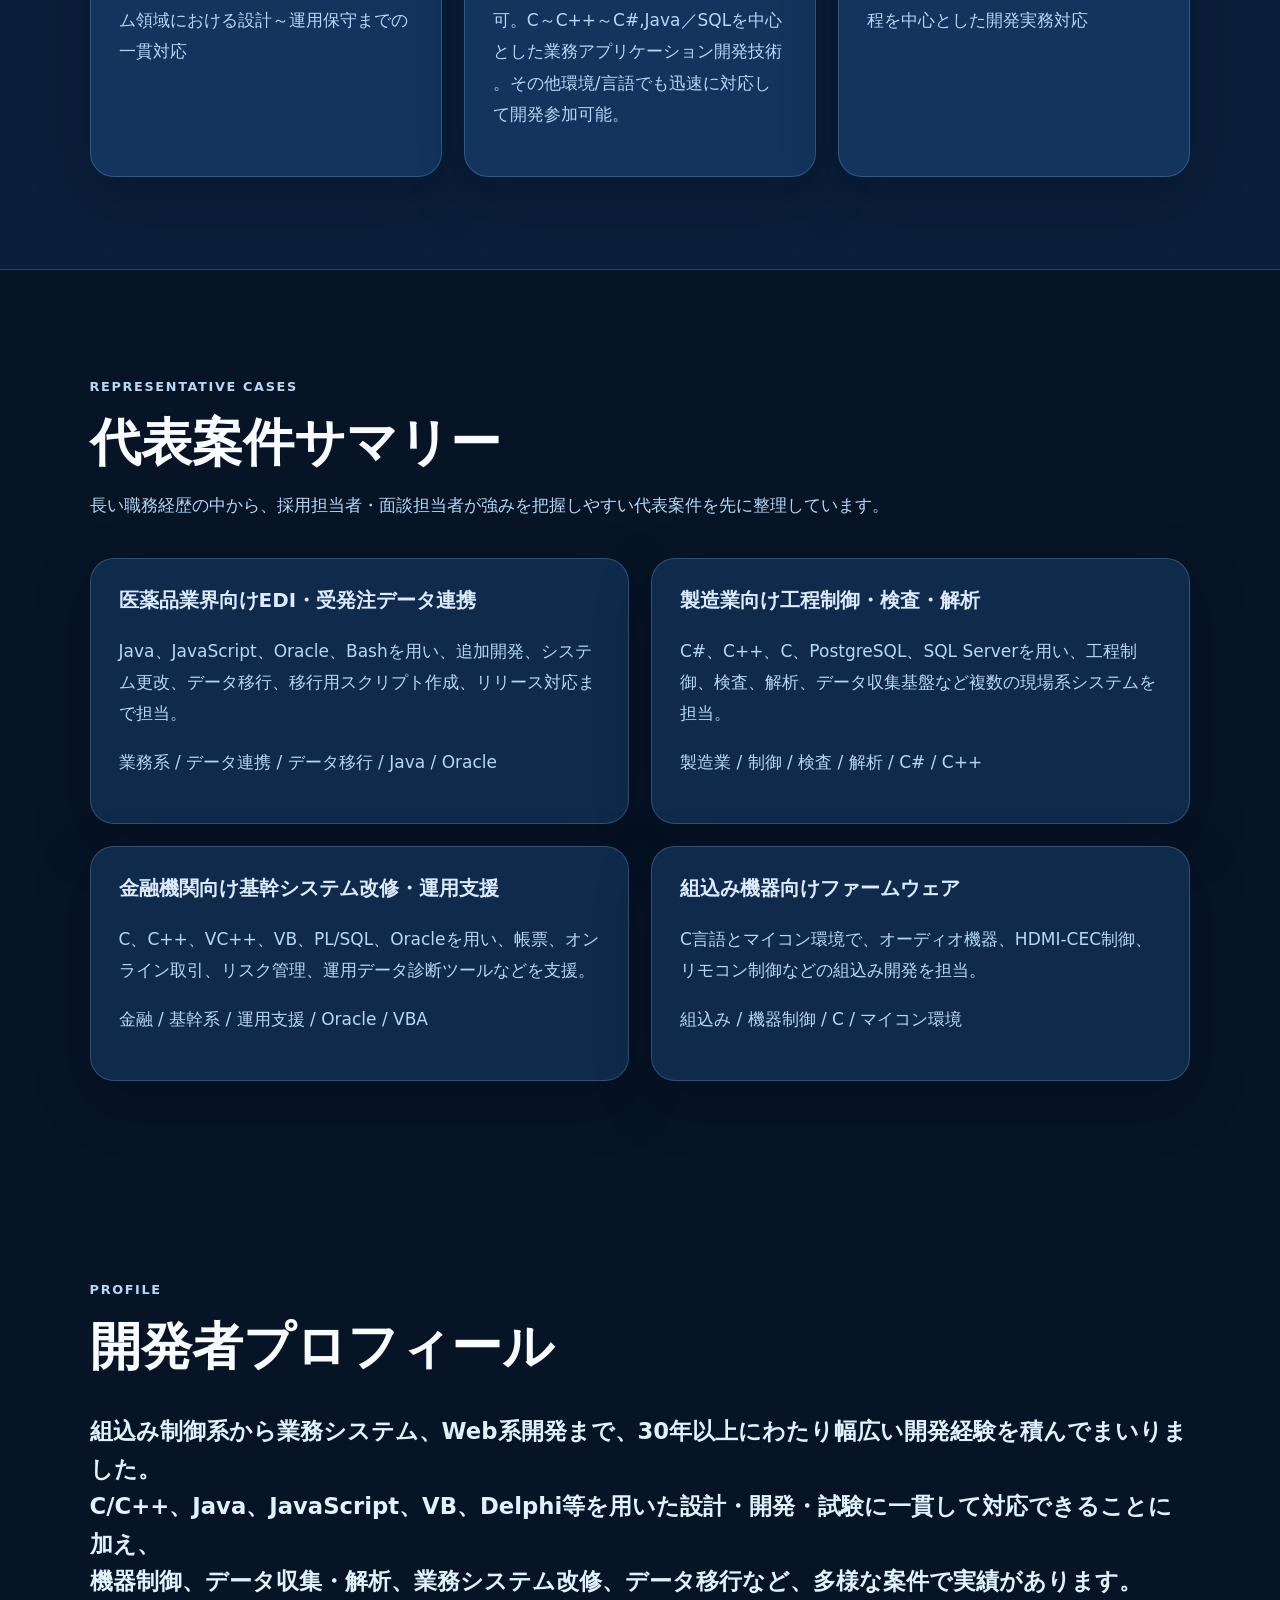
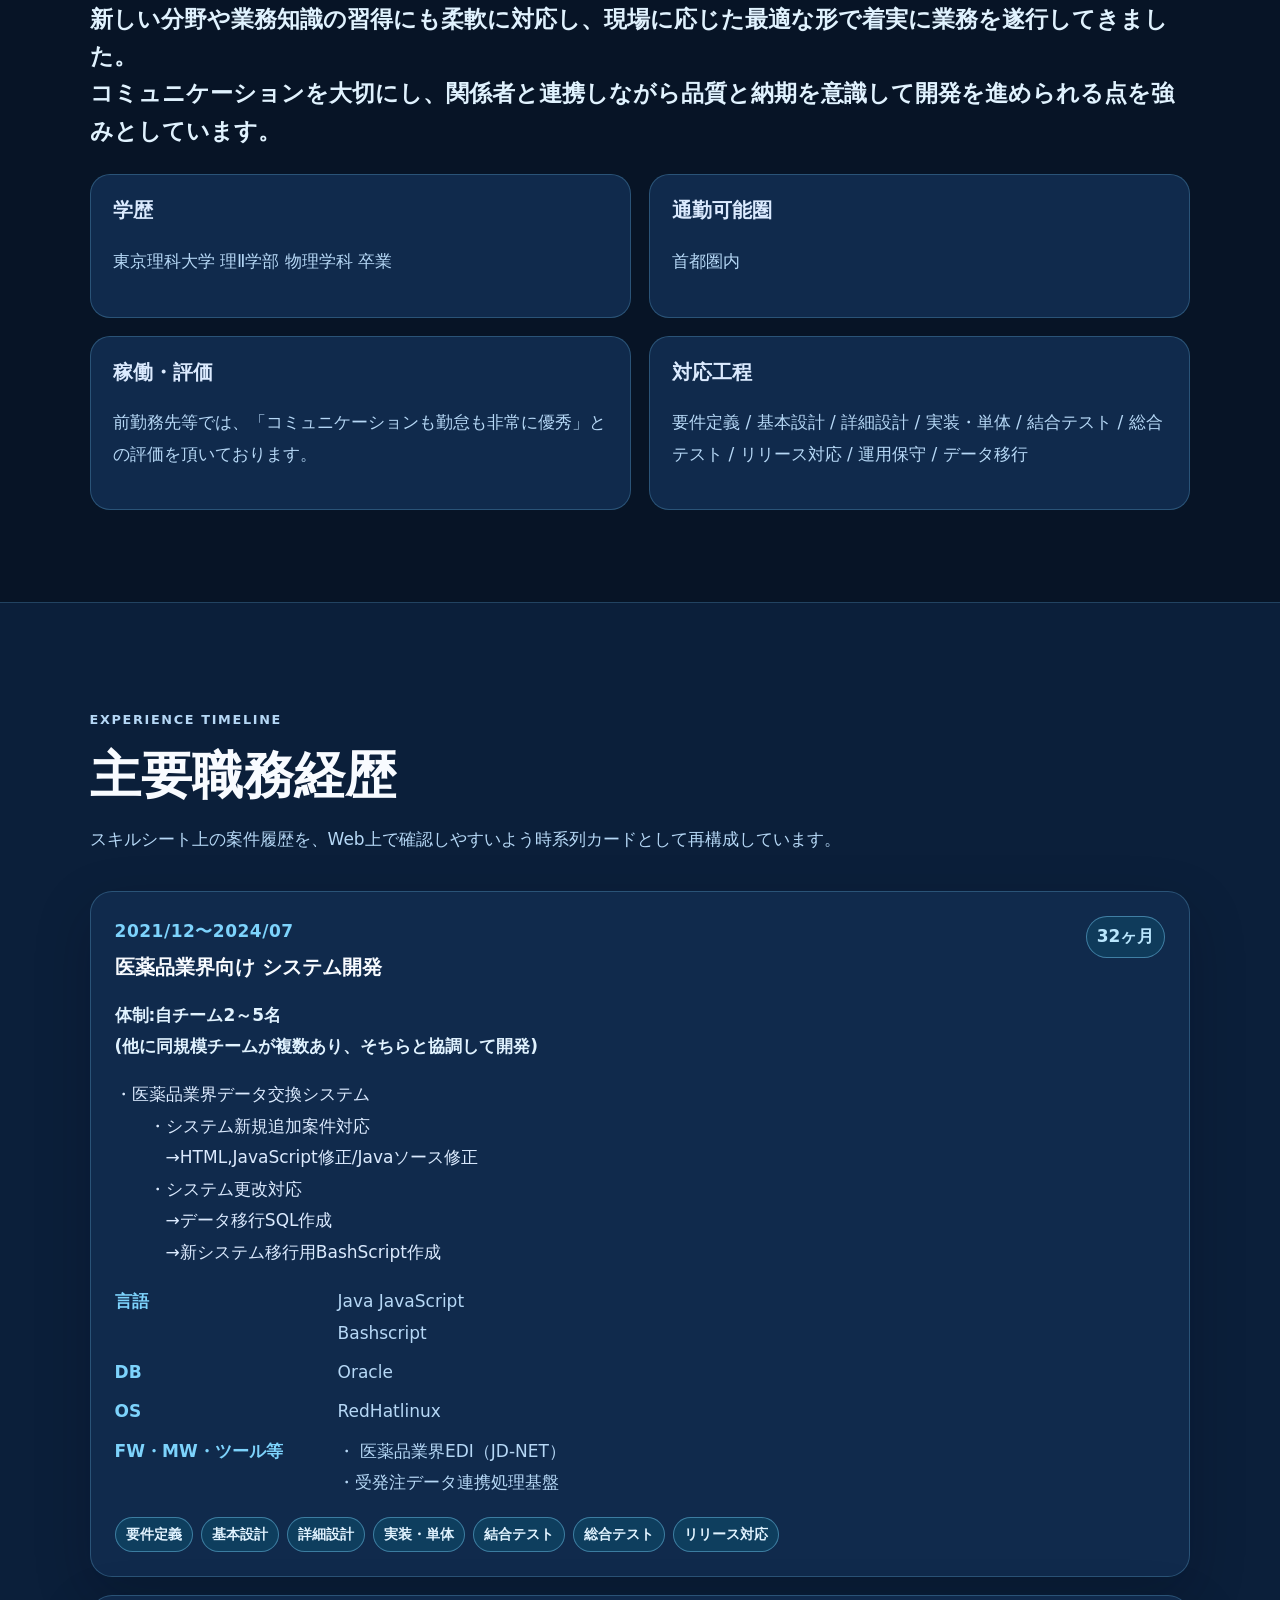
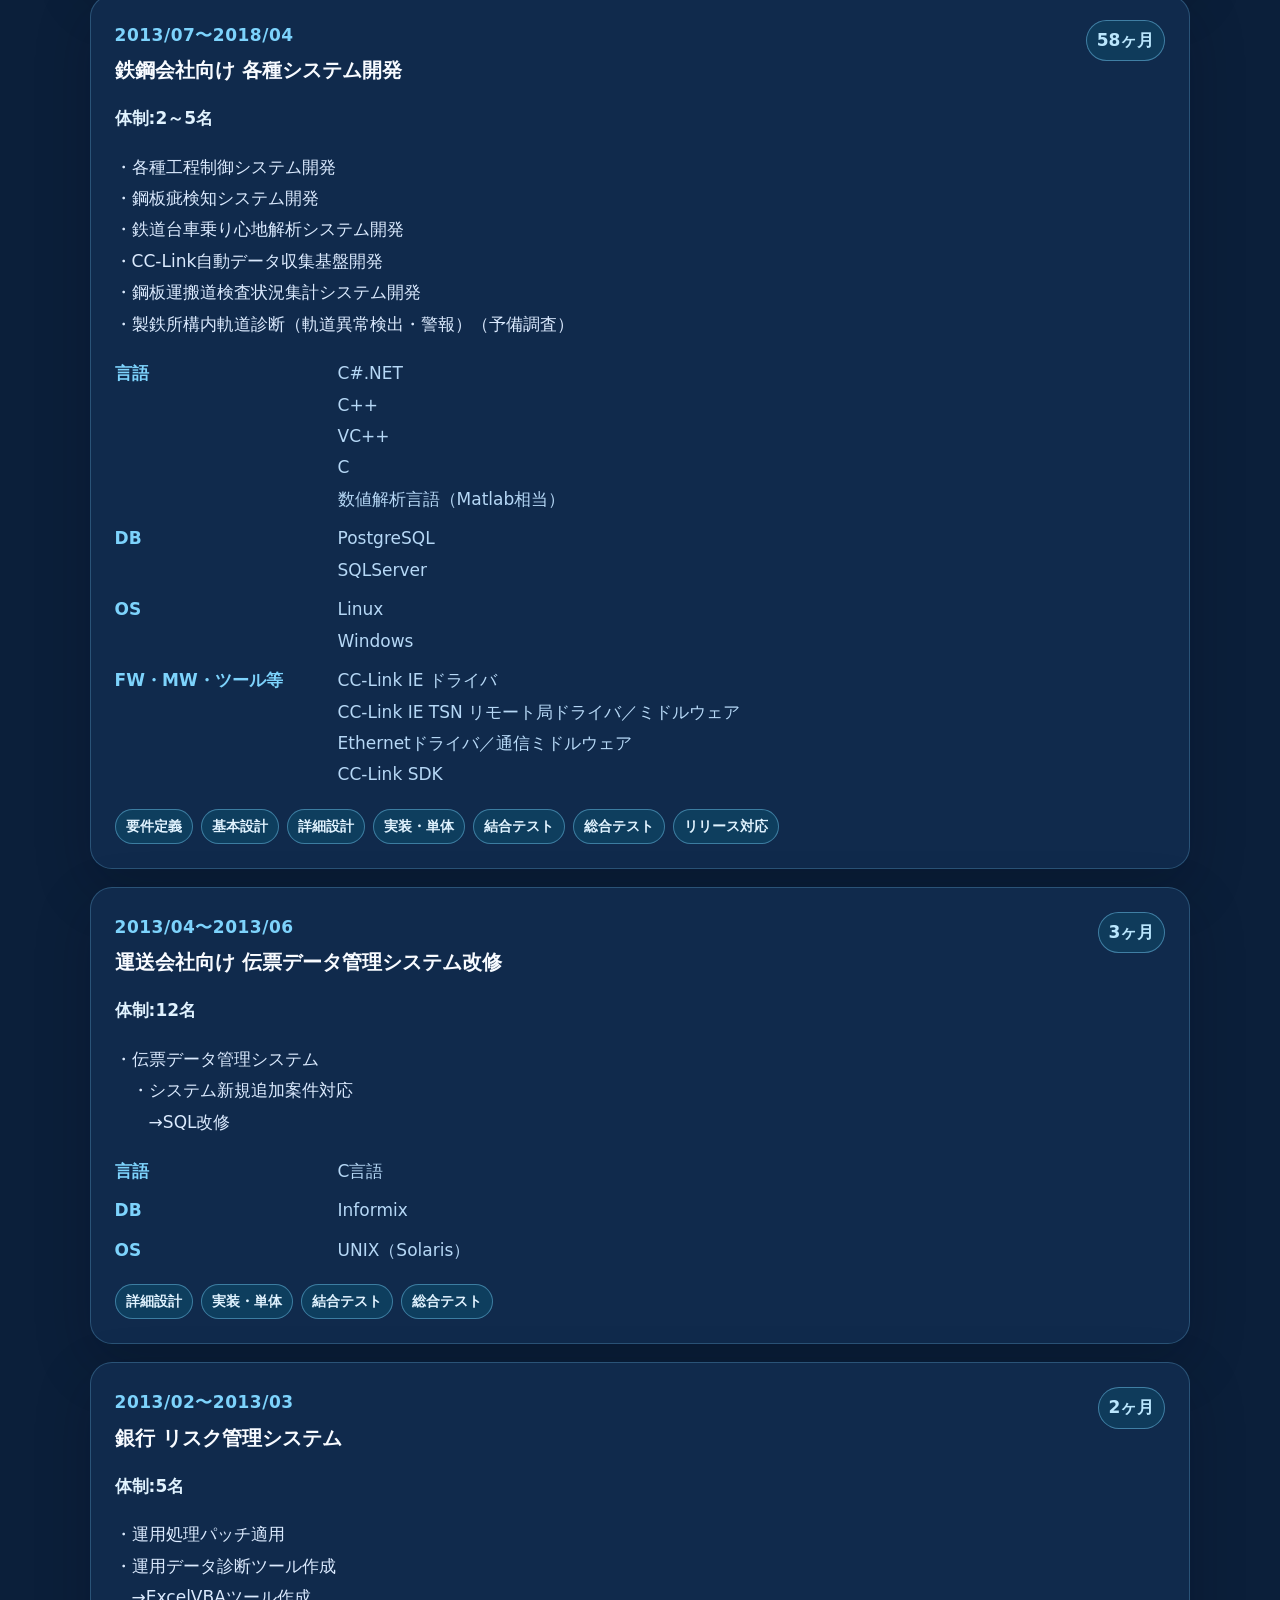
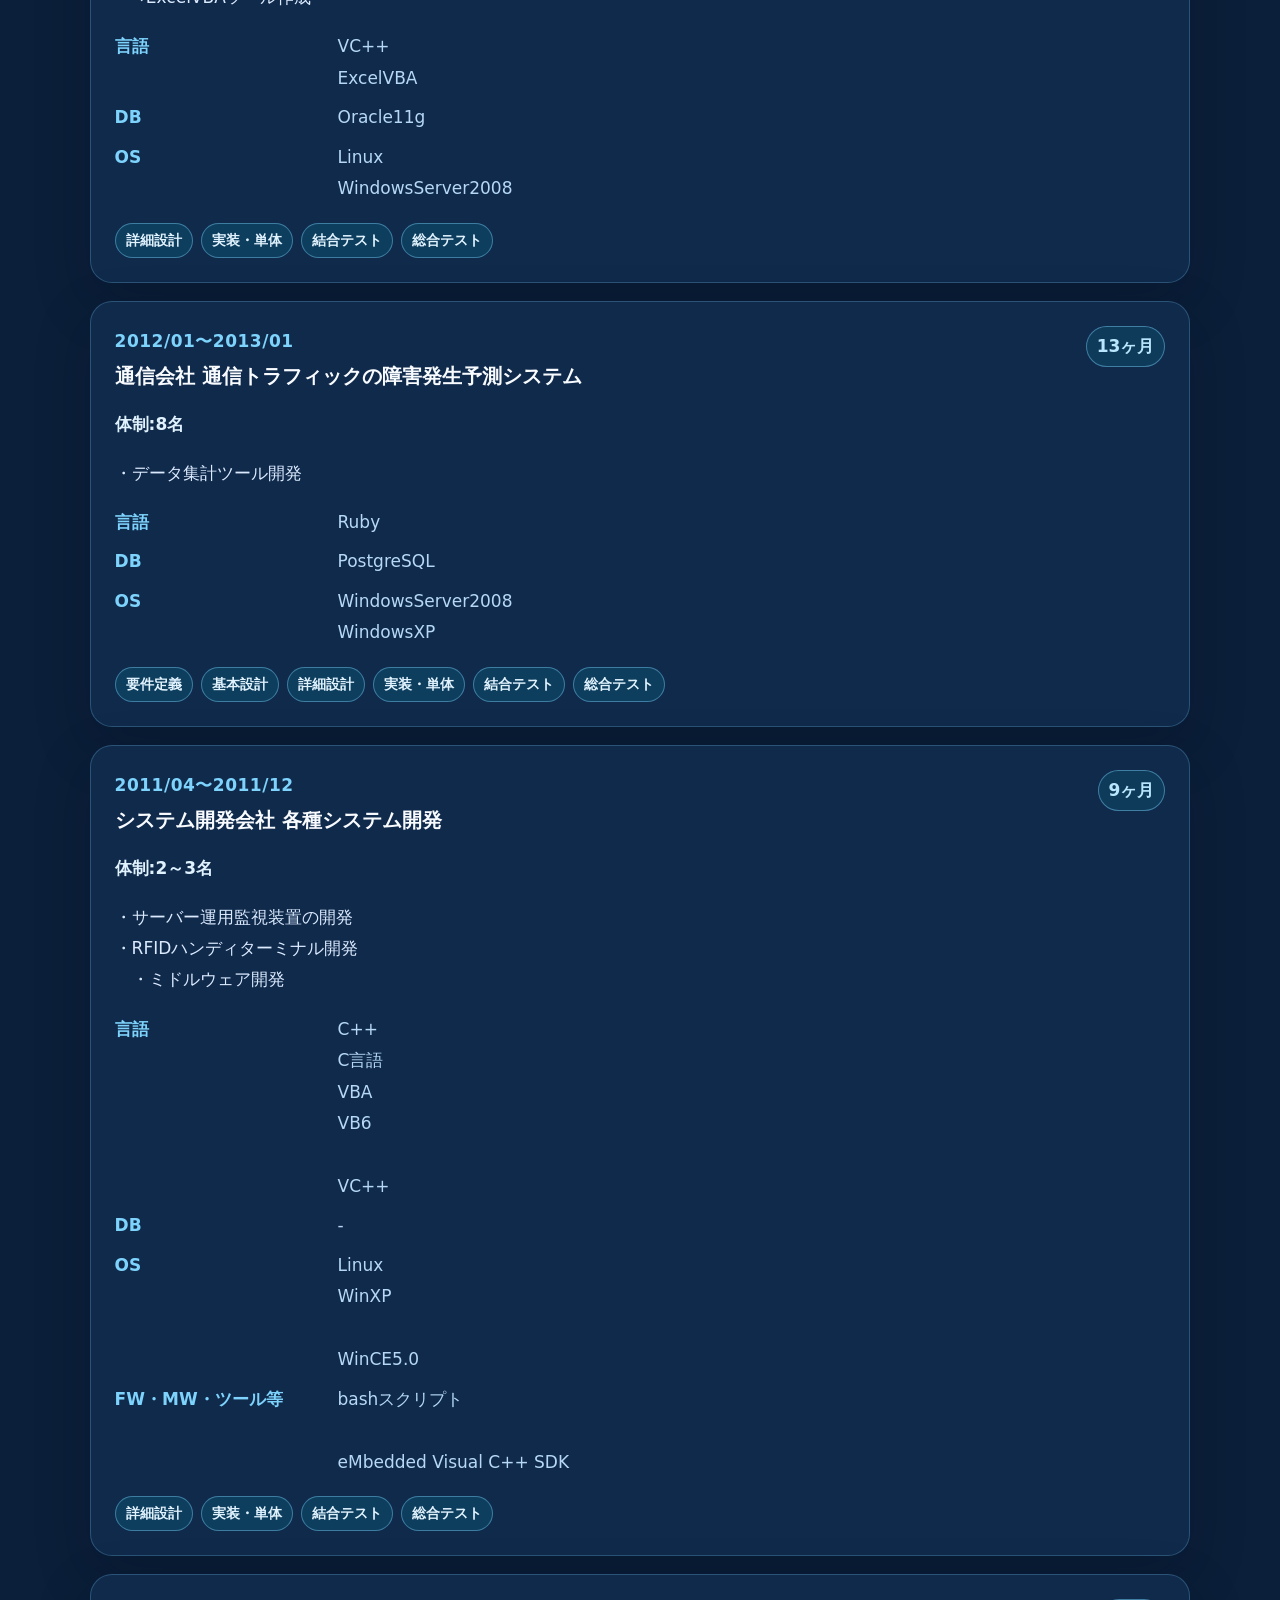
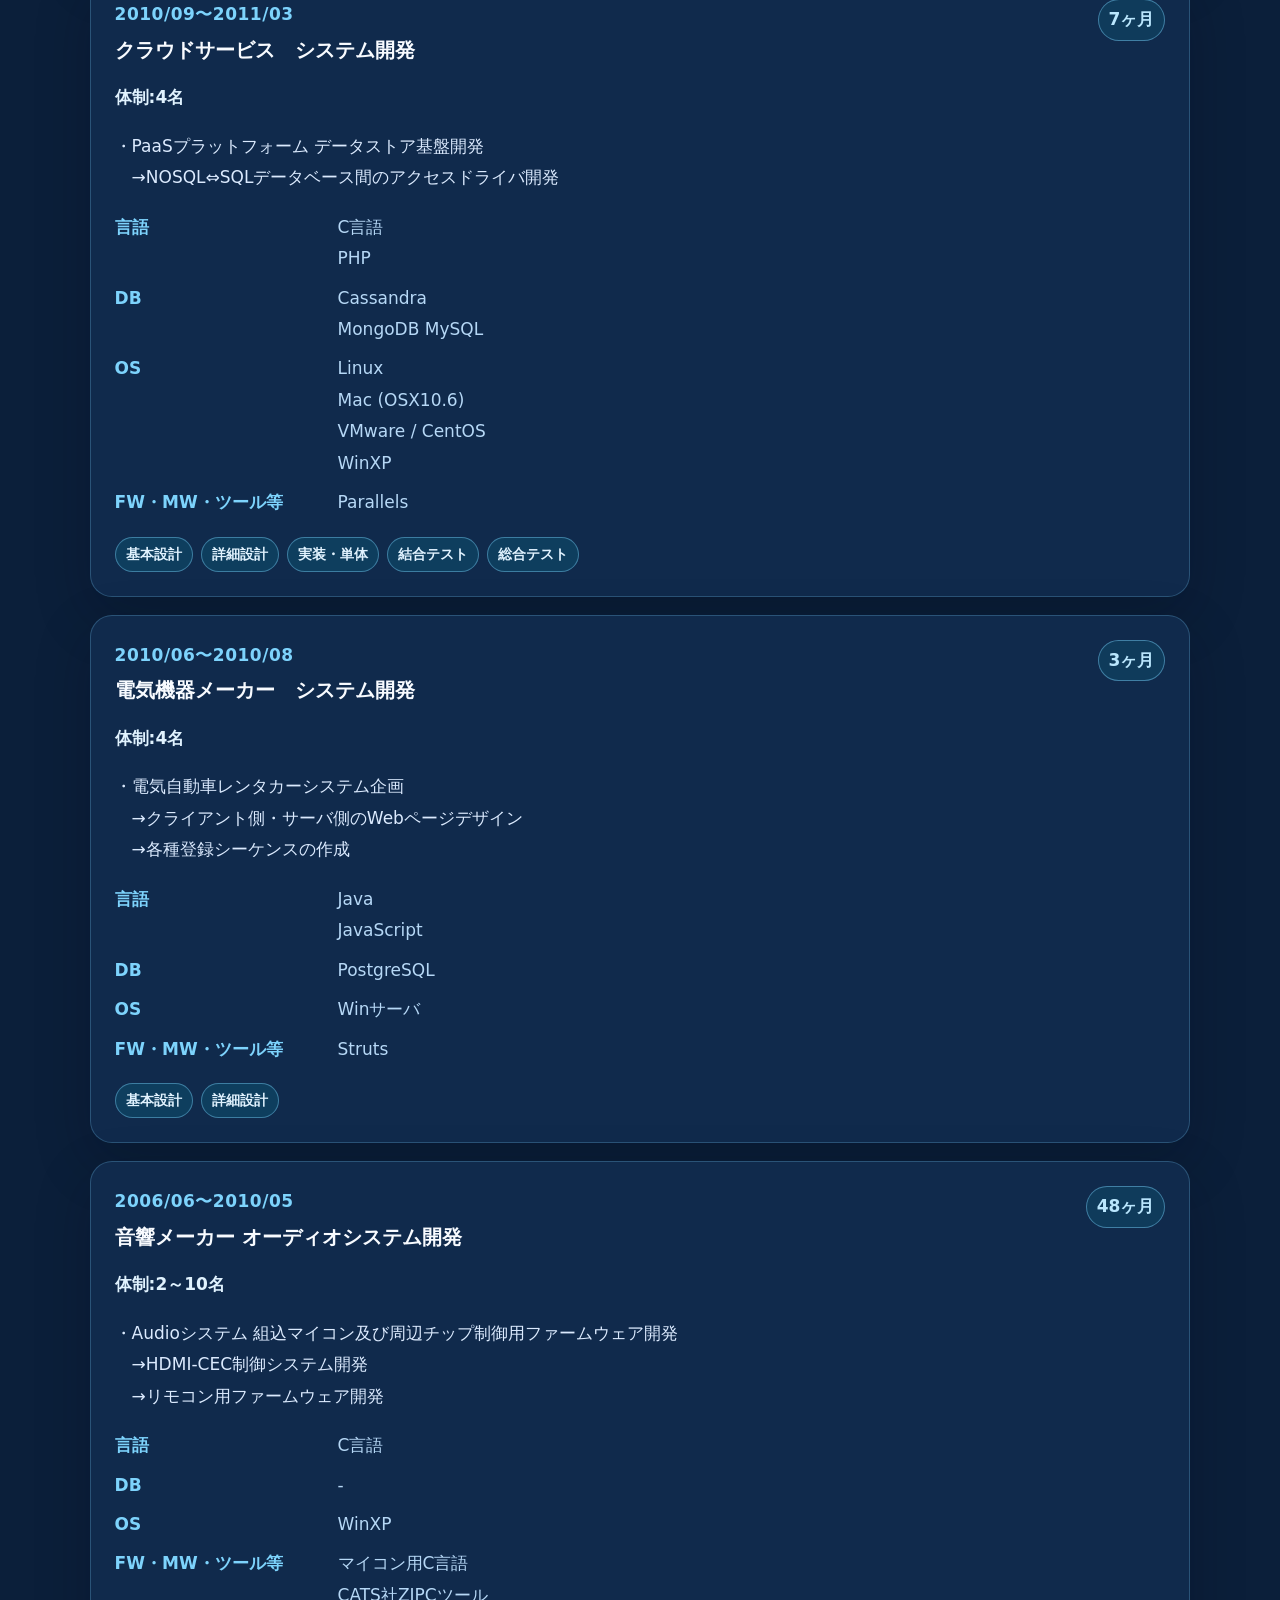
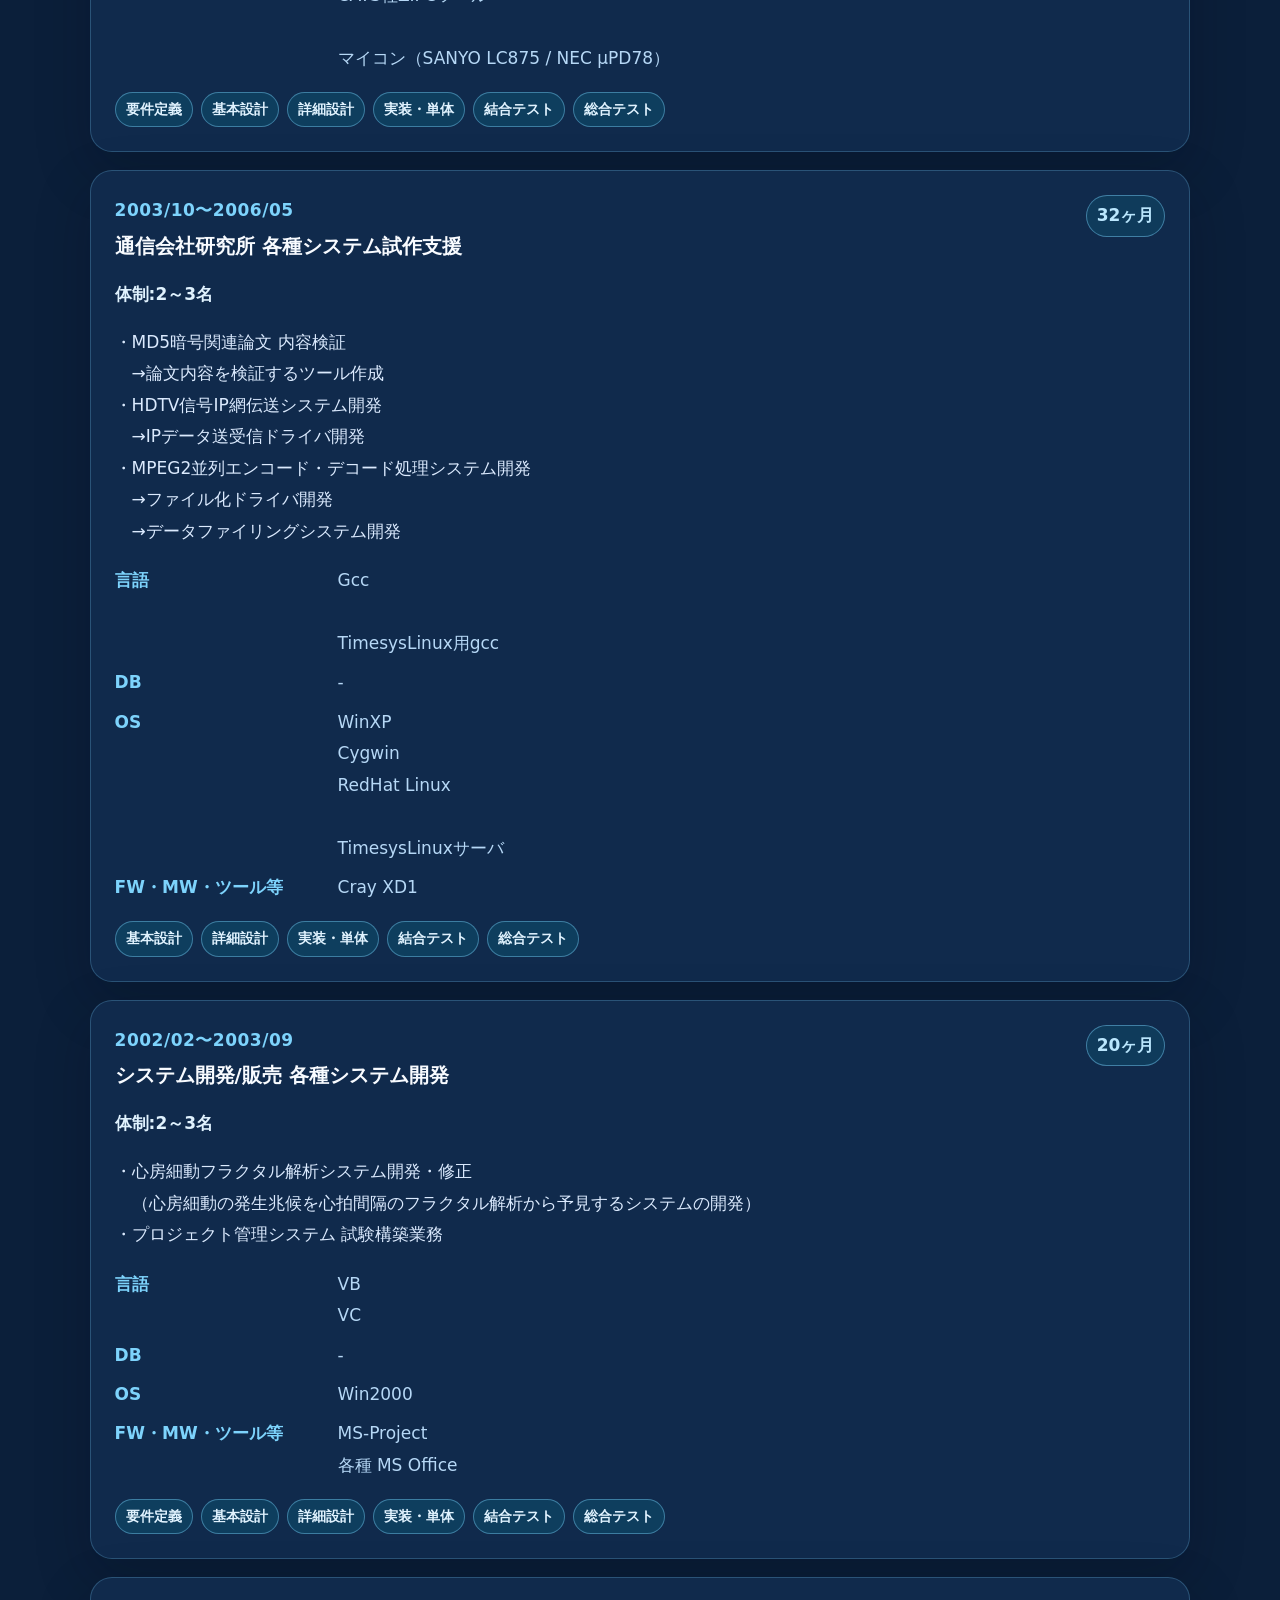
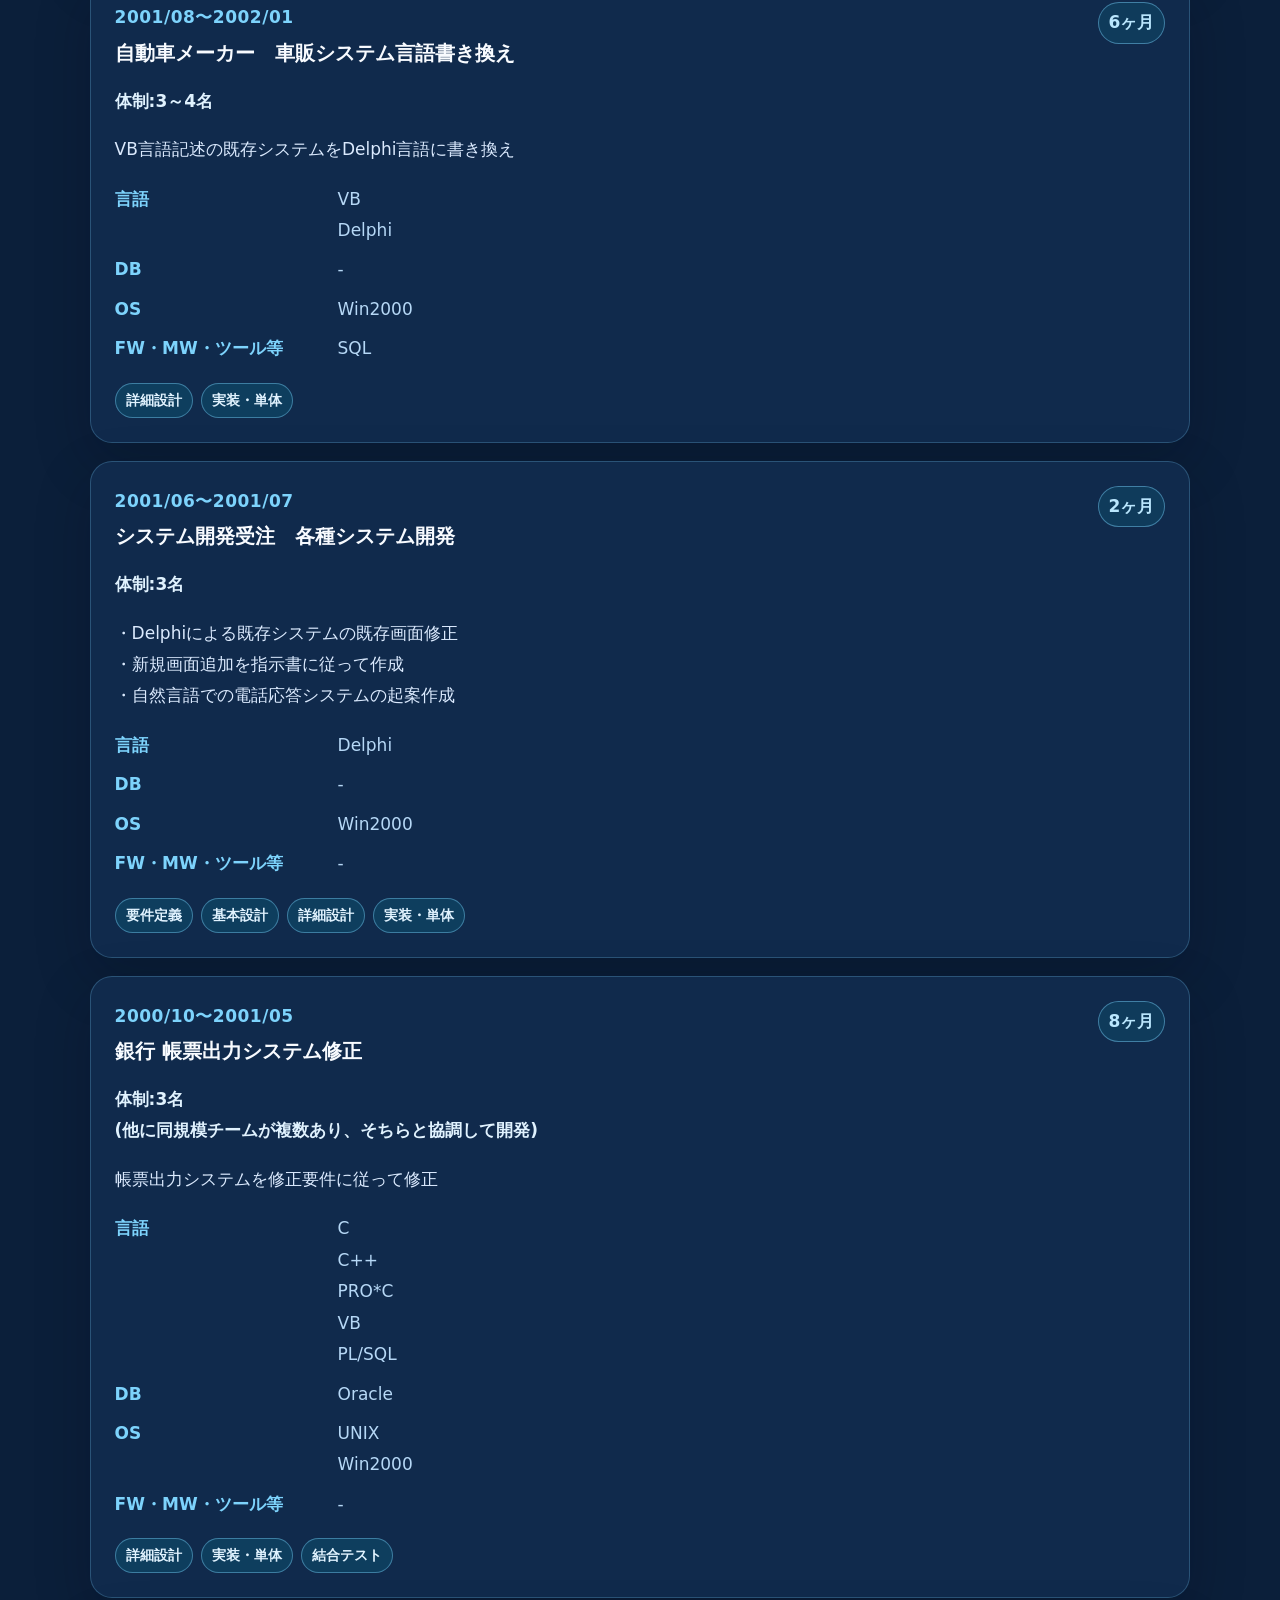
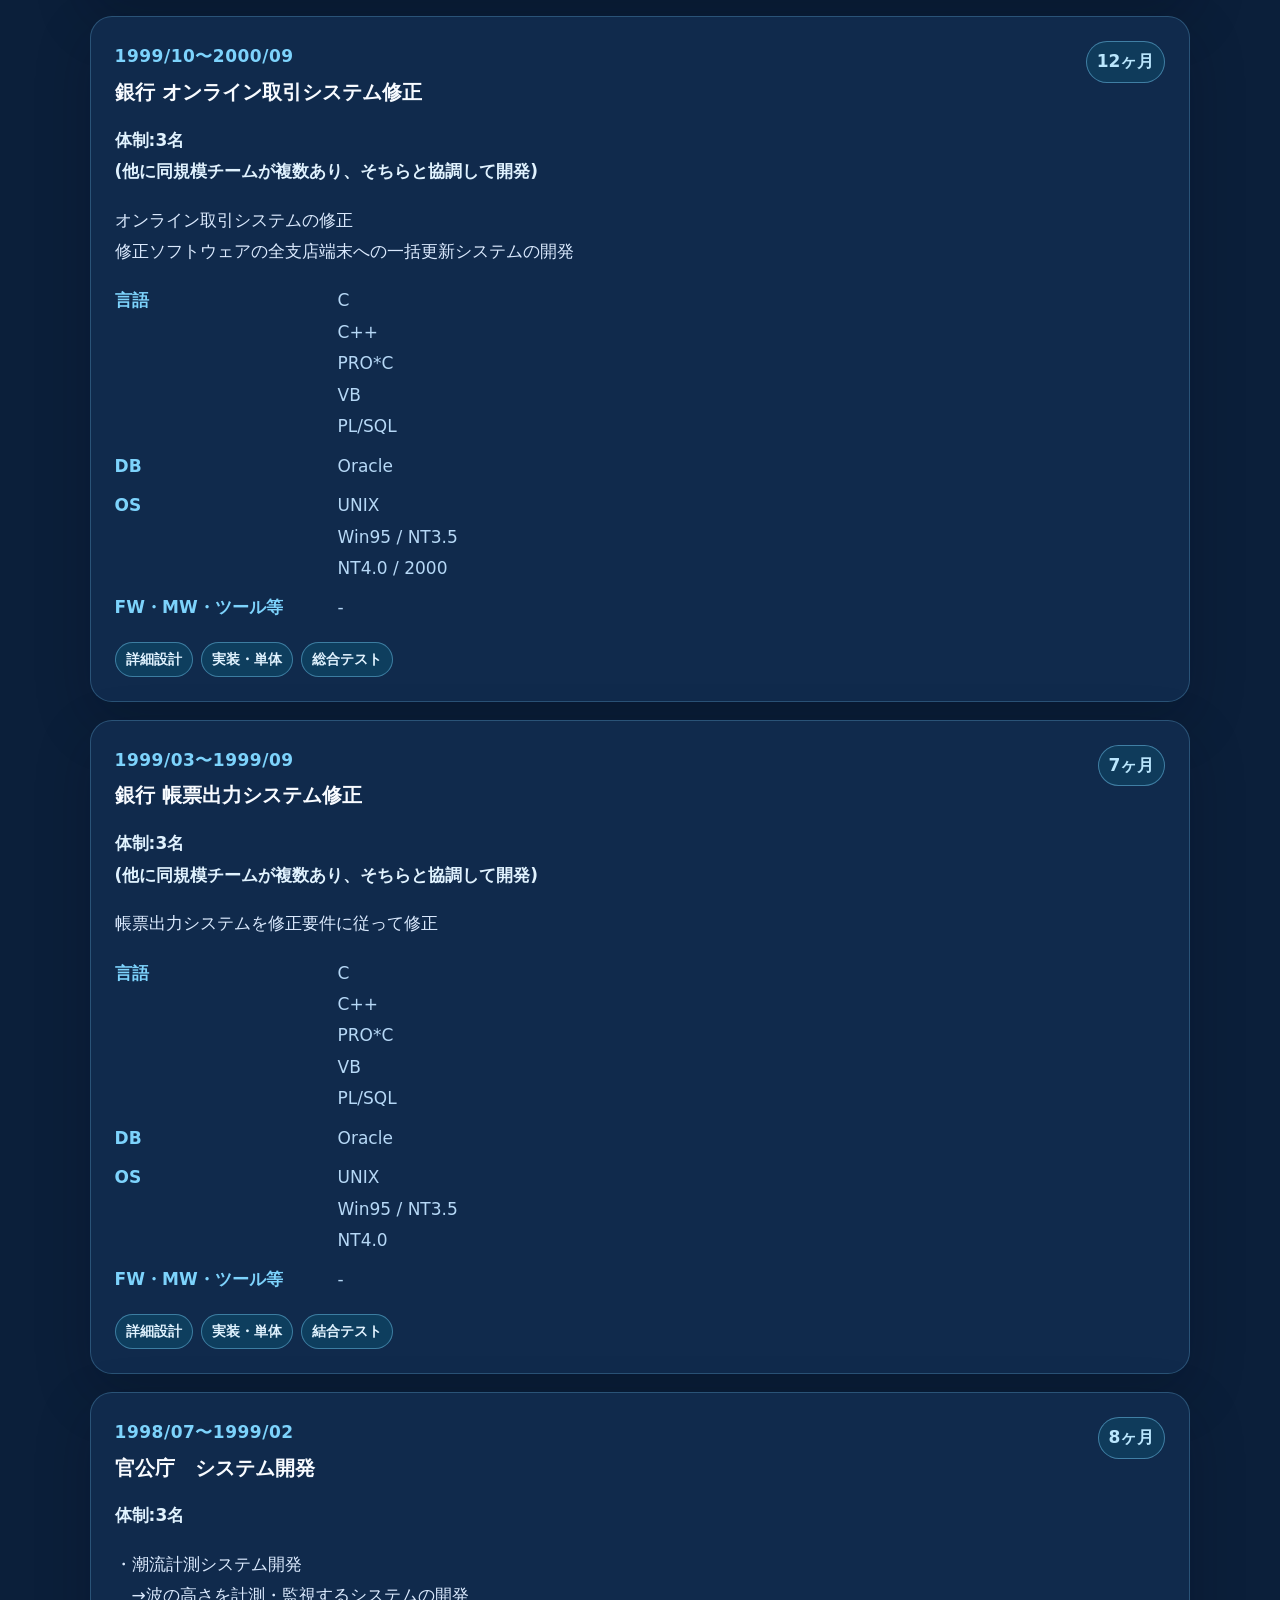
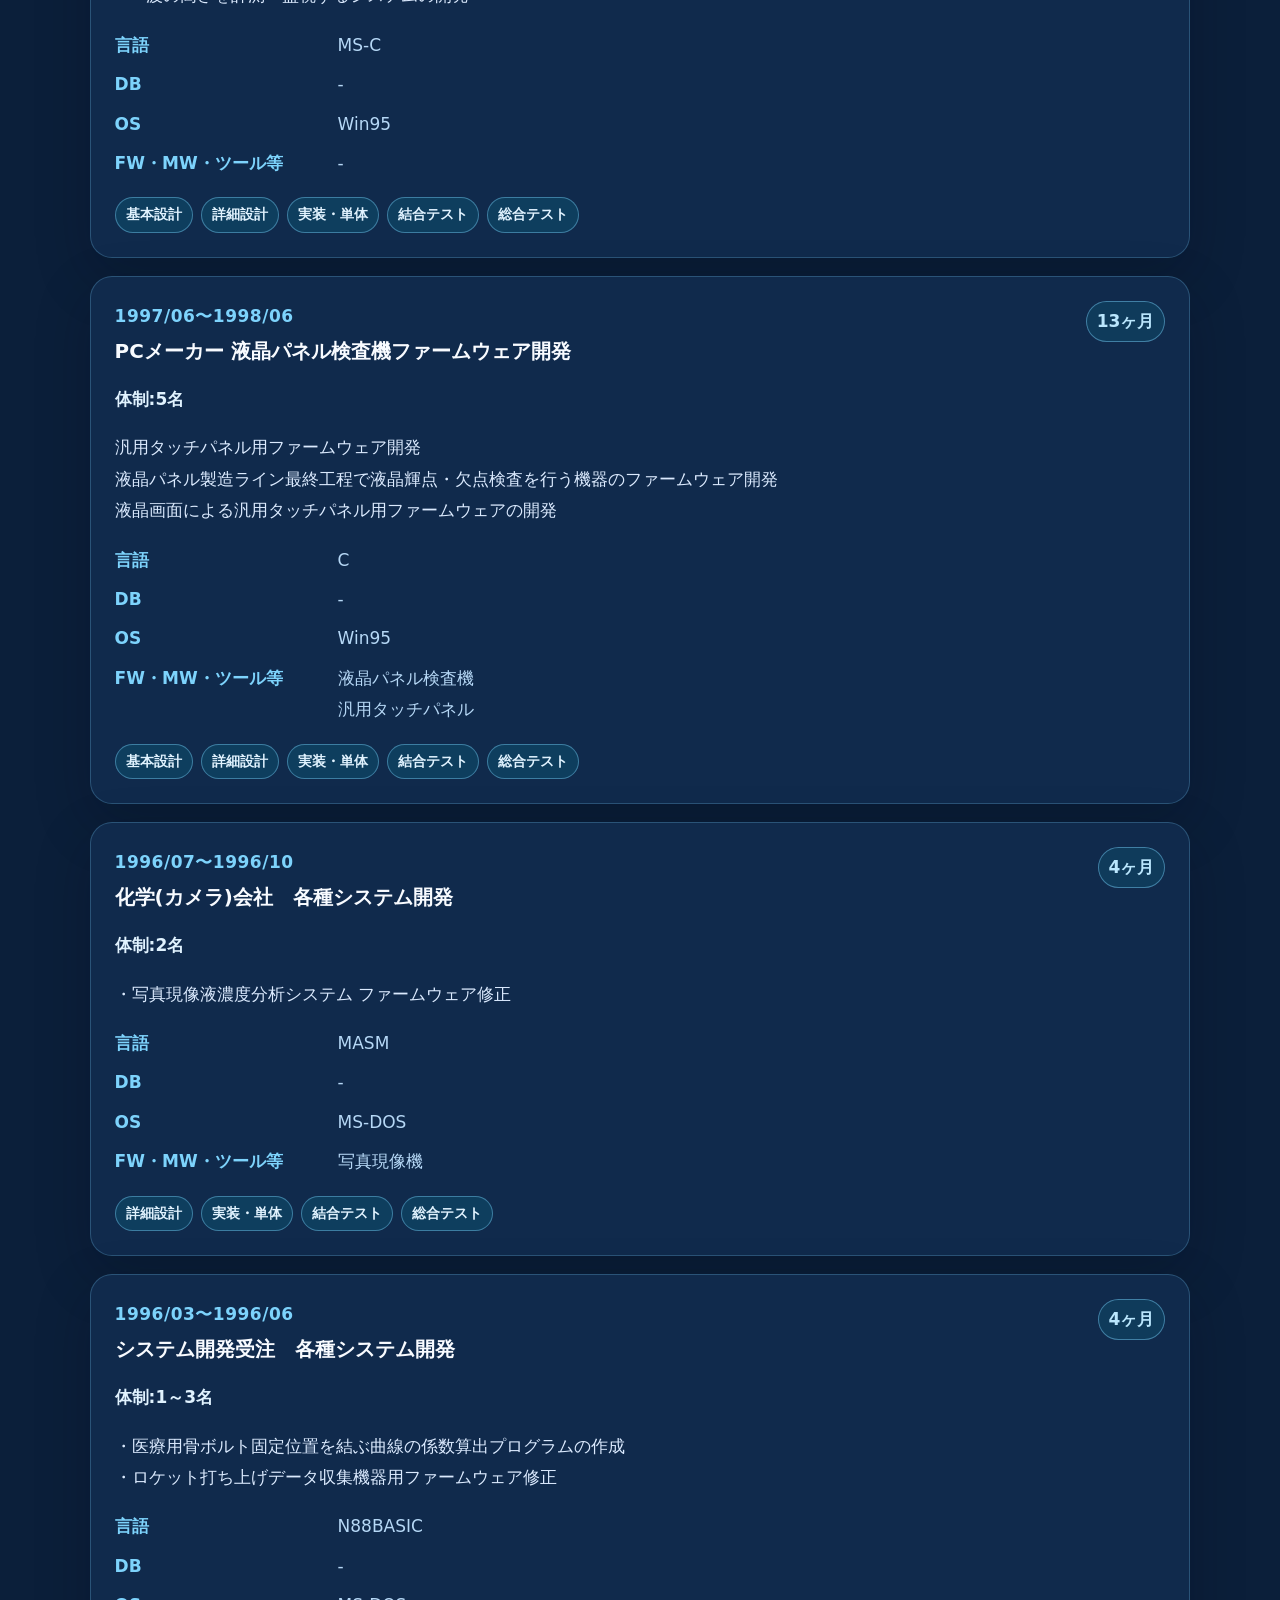
==== commit 79228b3a: "Improve career detail readability" ====
--- a/career.html
+++ b/career.html
@@ -41,6 +41,7 @@
         <p>職務経歴詳細ページ内の主要情報へ移動できる導線です。要約、プロフィール、主要案件の順に確認できます。</p>
         <div class="career-quick-nav">
           <a class="button secondary" href="#career-summary">職務要約</a>
+          <a class="button secondary" href="#career-representative">代表案件サマリー</a>
           <a class="button secondary" href="#career-profile">プロフィール</a>
           <a class="button secondary" href="#career-timeline">主要職務経歴</a>
         </div>
@@ -56,6 +57,36 @@
         <article class="card"><h3>得意分野</h3><p>業務系Webシステム開発／基幹システム領域における設計～運用保守までの一貫対応</p></article>
         <article class="card"><h3>得意技術</h3><p>Windows/Linuxと環境問わず開発可。C～C++～C#,Java／SQLを中心とした業務アプリケーション開発技術 。その他環境/言語でも迅速に対応して開発参加可能。</p></article>
         <article class="card"><h3>得意業務</h3><p>基本設計・詳細設計・製造・テスト工程を中心とした開発実務対応</p></article>
+      </div>
+    </section>
+
+    <section id="career-representative" class="section">
+      <div class="section-heading">
+        <p class="eyebrow">Representative Cases</p>
+        <h2>代表案件サマリー</h2>
+        <p>長い職務経歴の中から、採用担当者・面談担当者が強みを把握しやすい代表案件を先に整理しています。</p>
+      </div>
+      <div class="cards grid-2">
+        <article class="card">
+          <h3>医薬品業界向けEDI・受発注データ連携</h3>
+          <p>Java、JavaScript、Oracle、Bashを用い、追加開発、システム更改、データ移行、移行用スクリプト作成、リリース対応まで担当。</p>
+          <p class="tags">業務系 / データ連携 / データ移行 / Java / Oracle</p>
+        </article>
+        <article class="card">
+          <h3>製造業向け工程制御・検査・解析</h3>
+          <p>C#、C++、C、PostgreSQL、SQL Serverを用い、工程制御、検査、解析、データ収集基盤など複数の現場系システムを担当。</p>
+          <p class="tags">製造業 / 制御 / 検査 / 解析 / C# / C++</p>
+        </article>
+        <article class="card">
+          <h3>金融機関向け基幹システム改修・運用支援</h3>
+          <p>C、C++、VC++、VB、PL/SQL、Oracleを用い、帳票、オンライン取引、リスク管理、運用データ診断ツールなどを支援。</p>
+          <p class="tags">金融 / 基幹系 / 運用支援 / Oracle / VBA</p>
+        </article>
+        <article class="card">
+          <h3>組込み機器向けファームウェア</h3>
+          <p>C言語とマイコン環境で、オーディオ機器、HDMI-CEC制御、リモコン制御などの組込み開発を担当。</p>
+          <p class="tags">組込み / 機器制御 / C / マイコン環境</p>
+        </article>
       </div>
     </section>
 
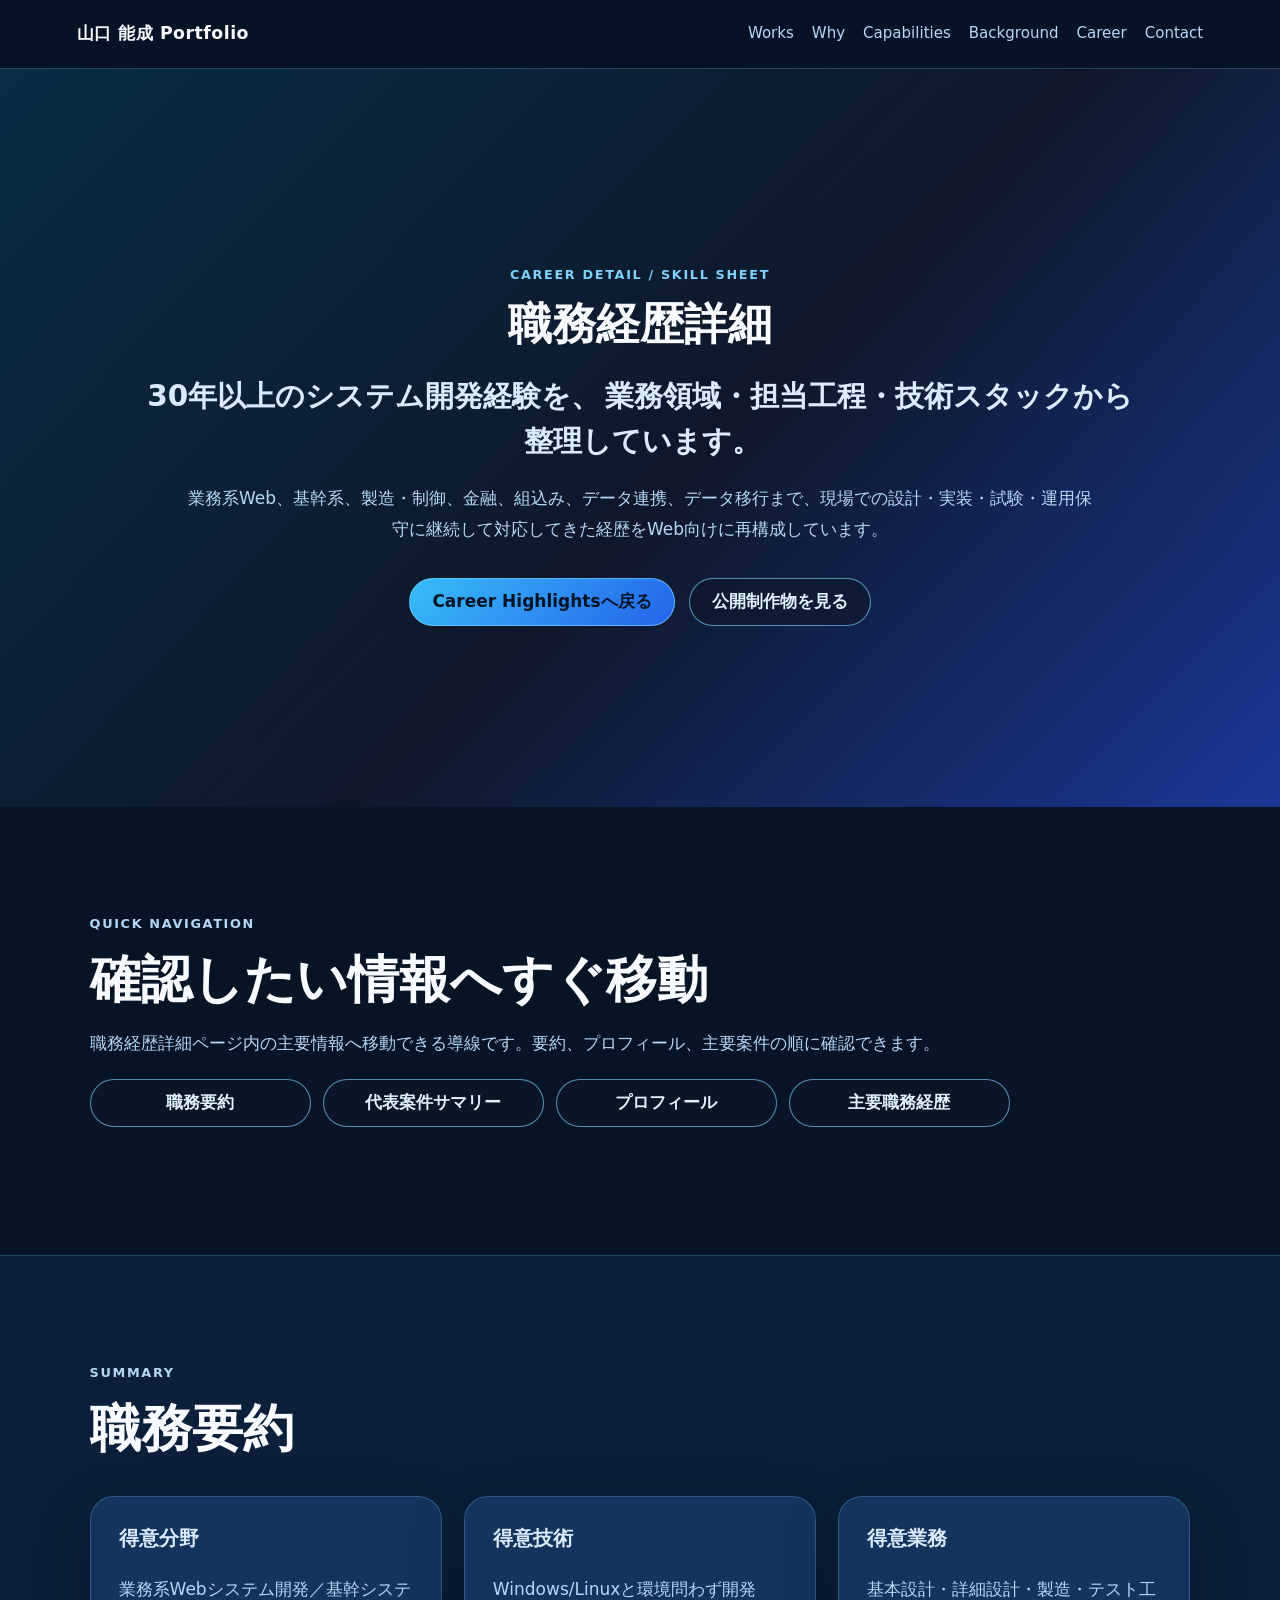
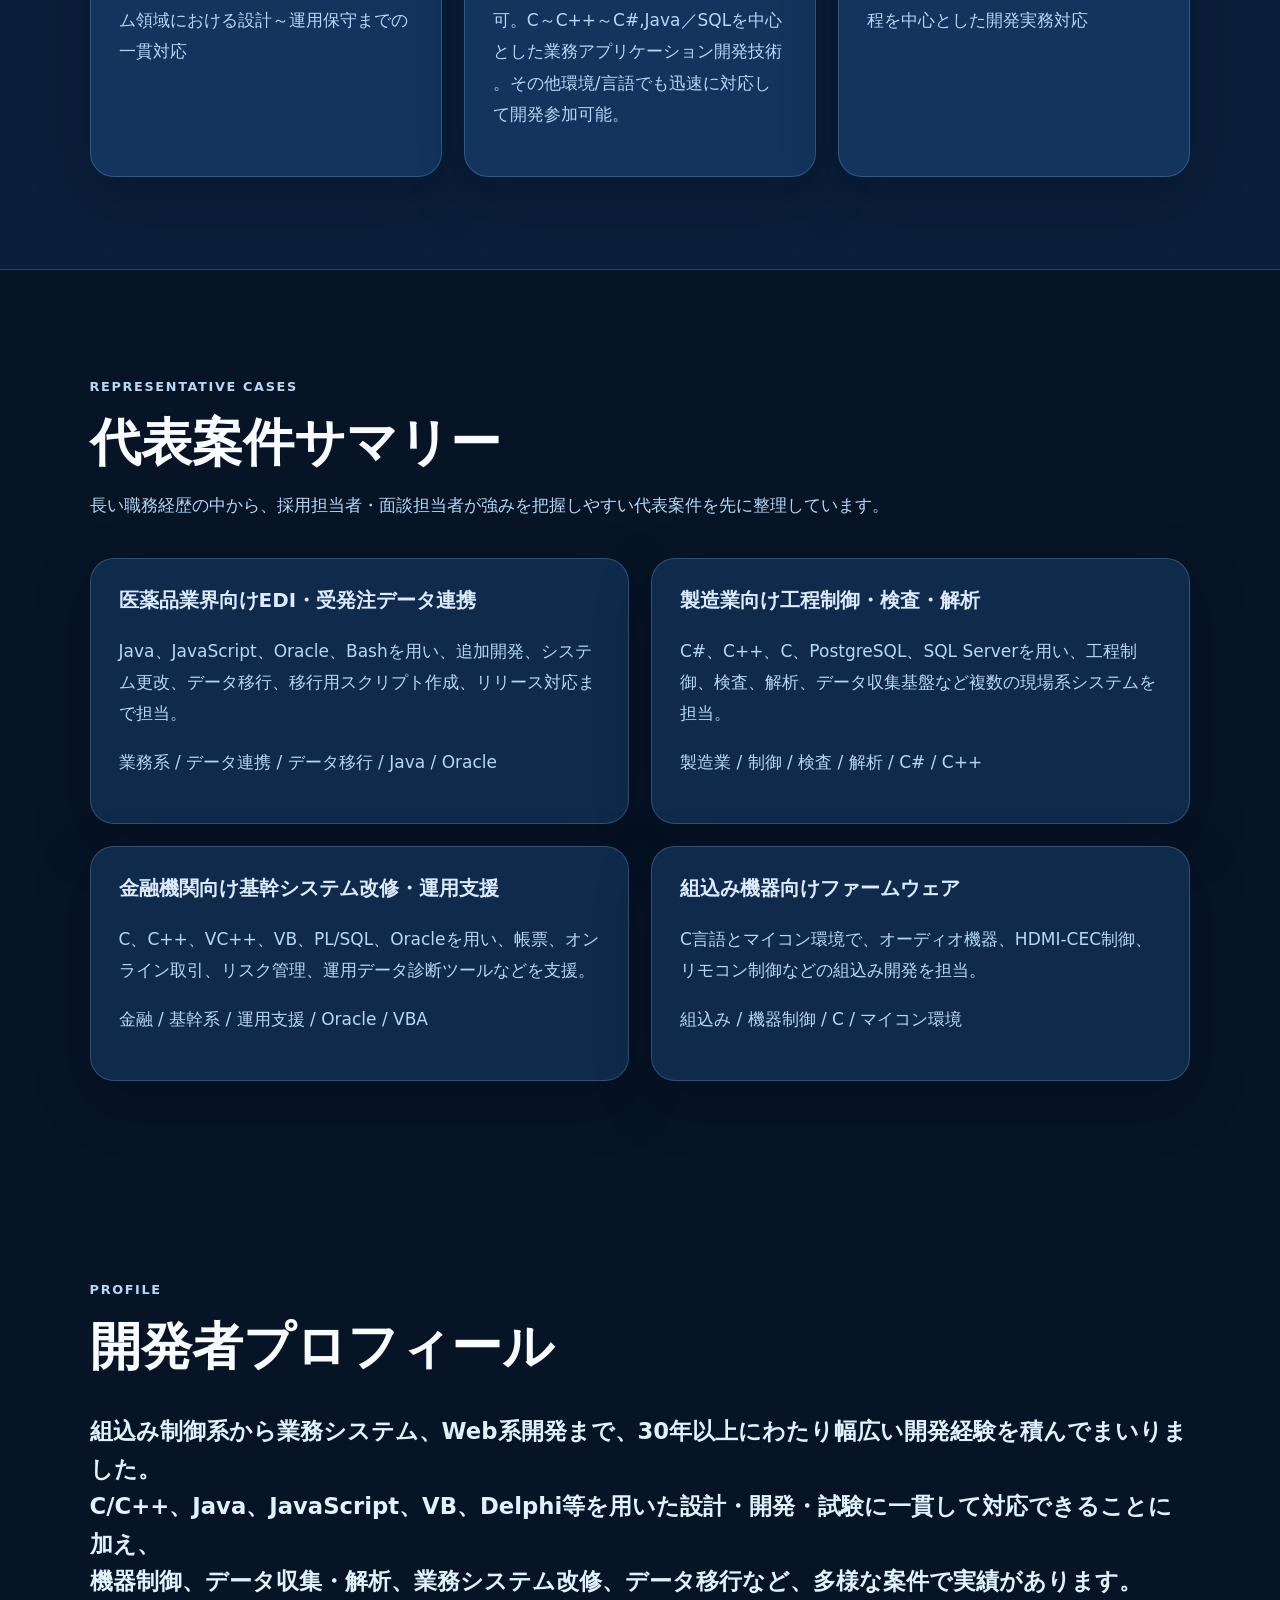
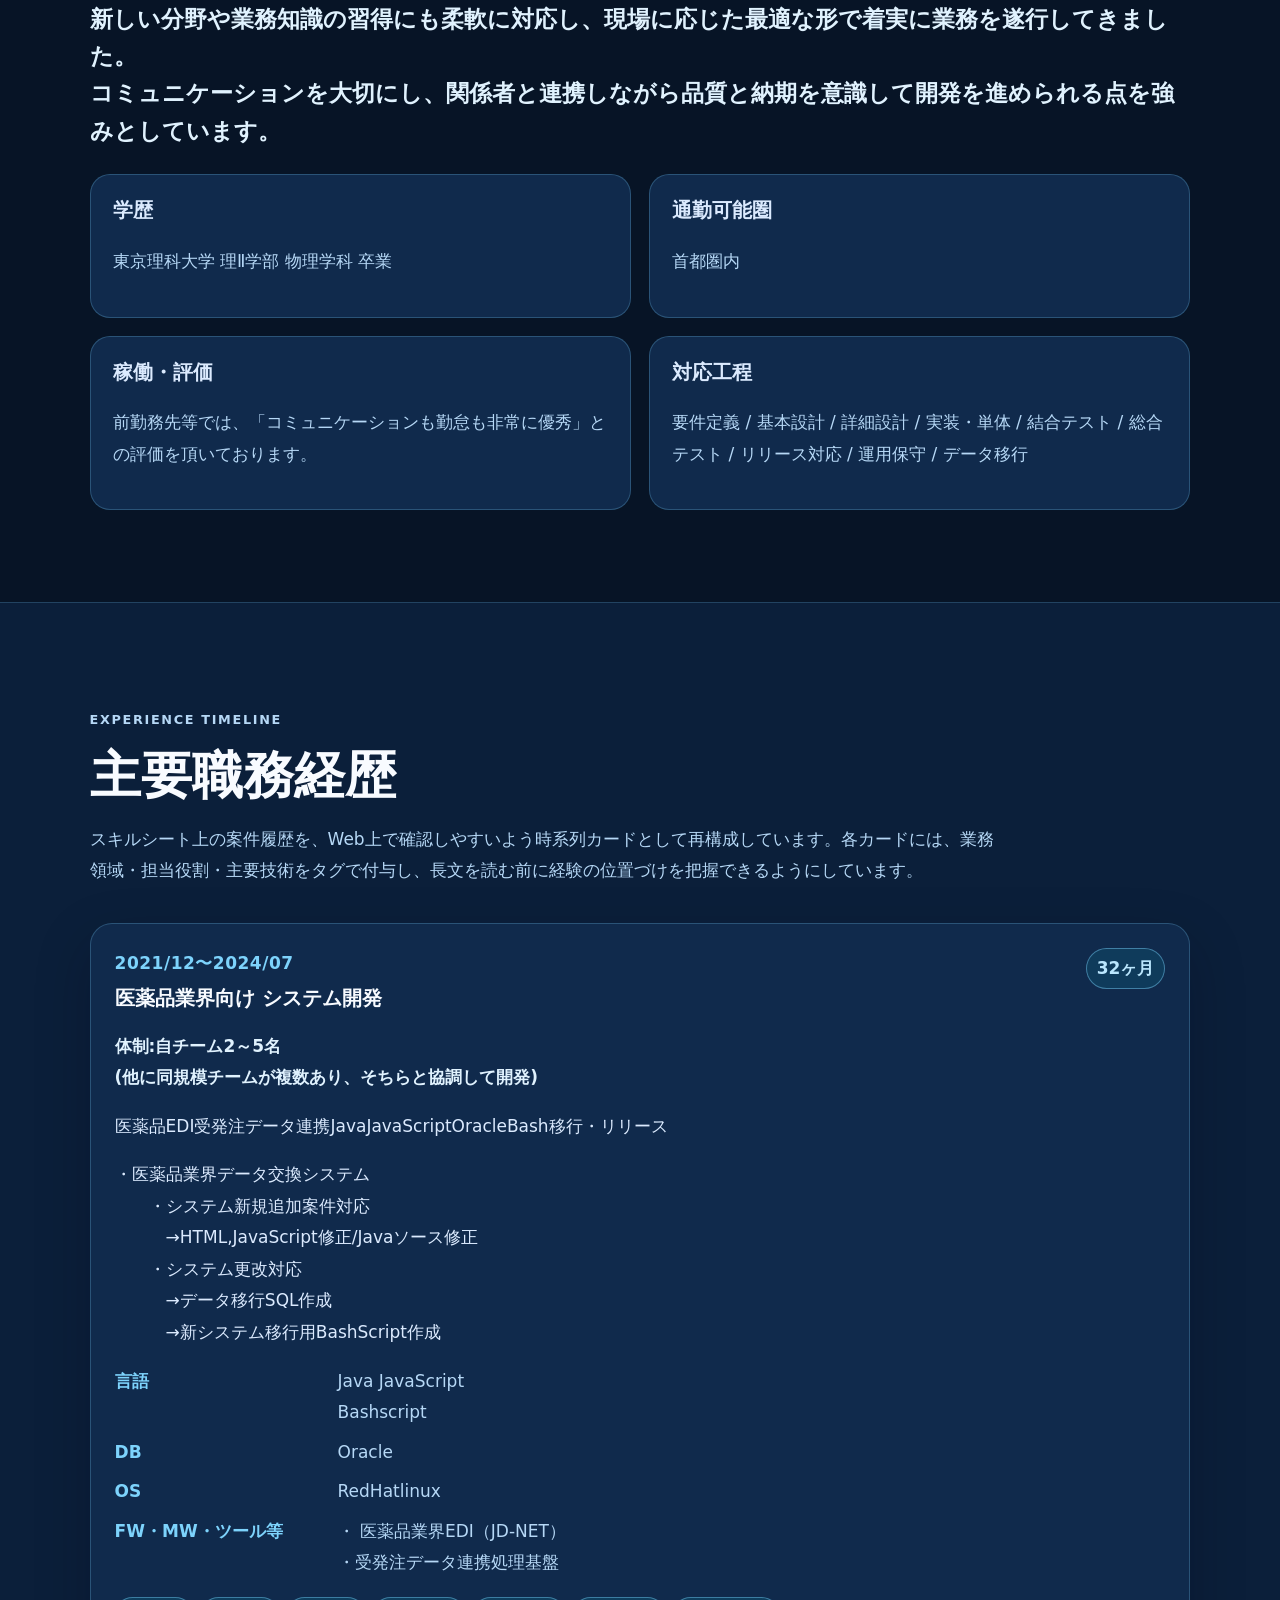
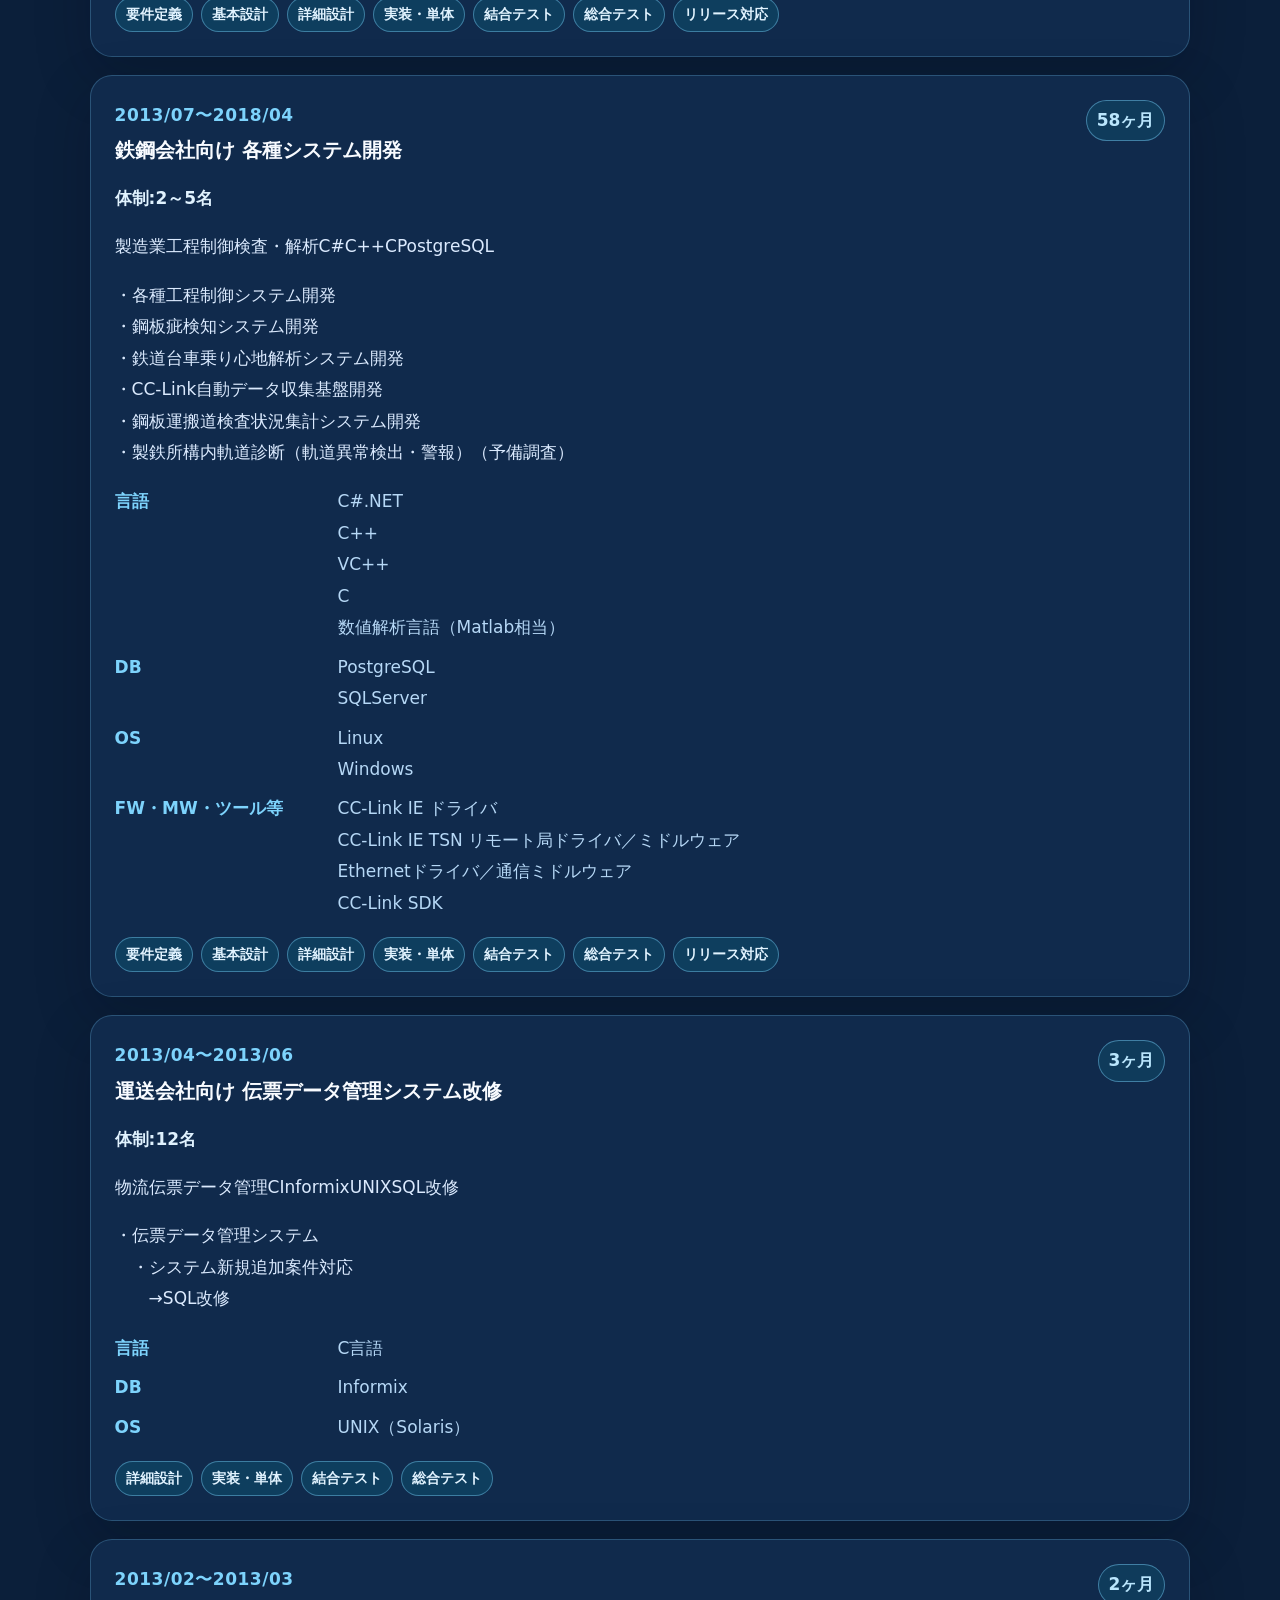
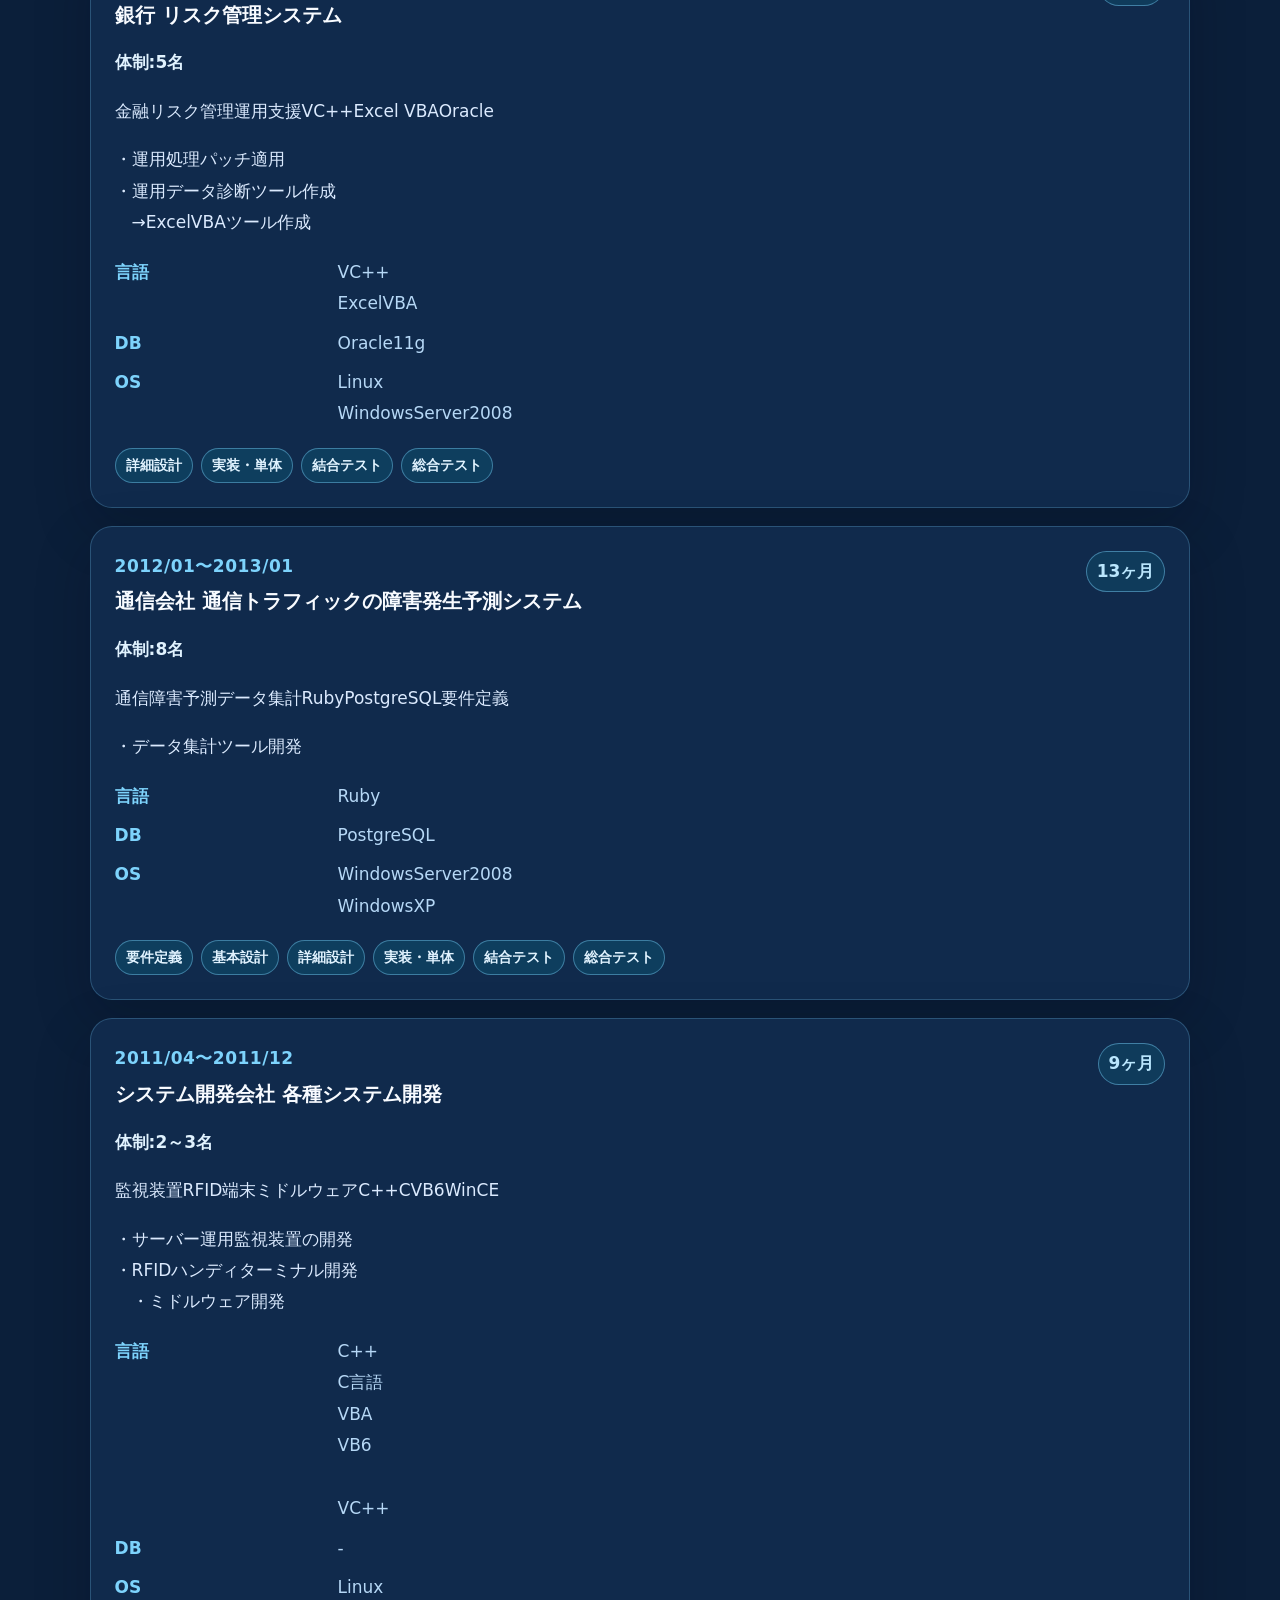
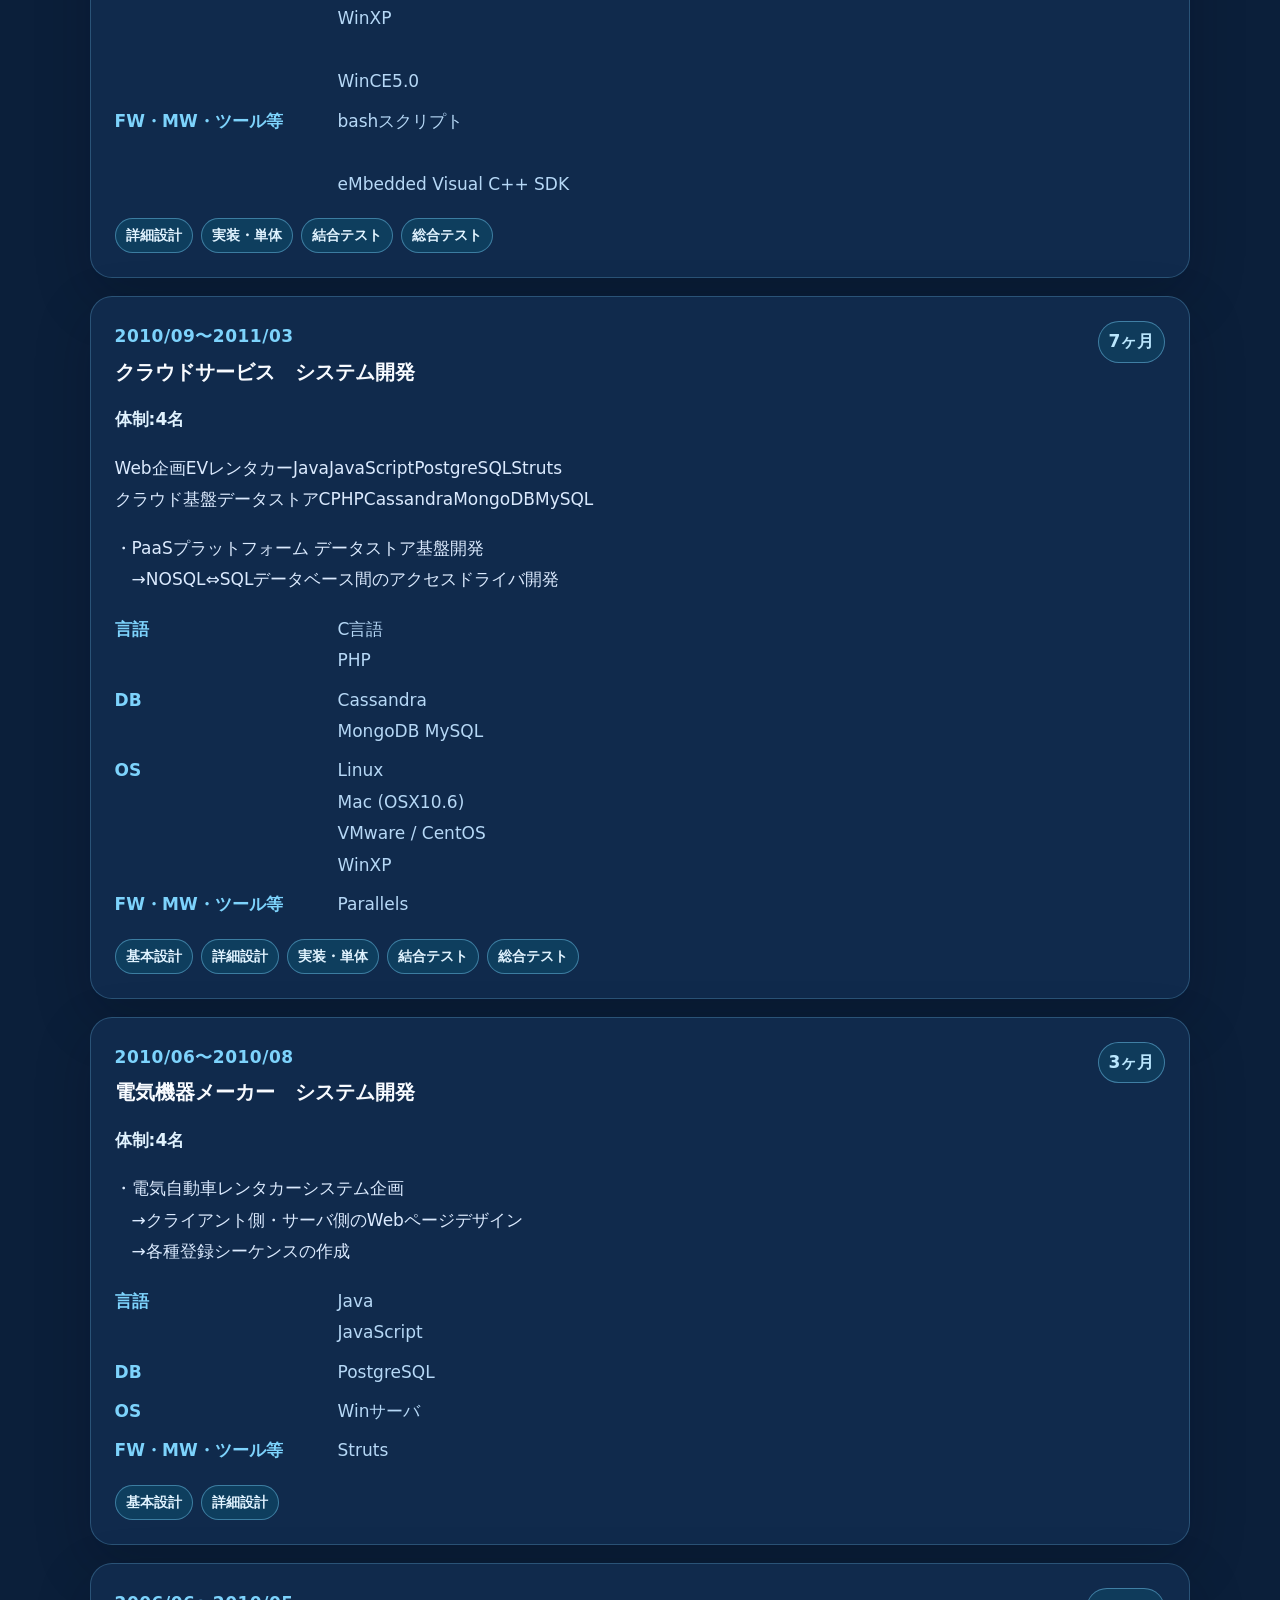
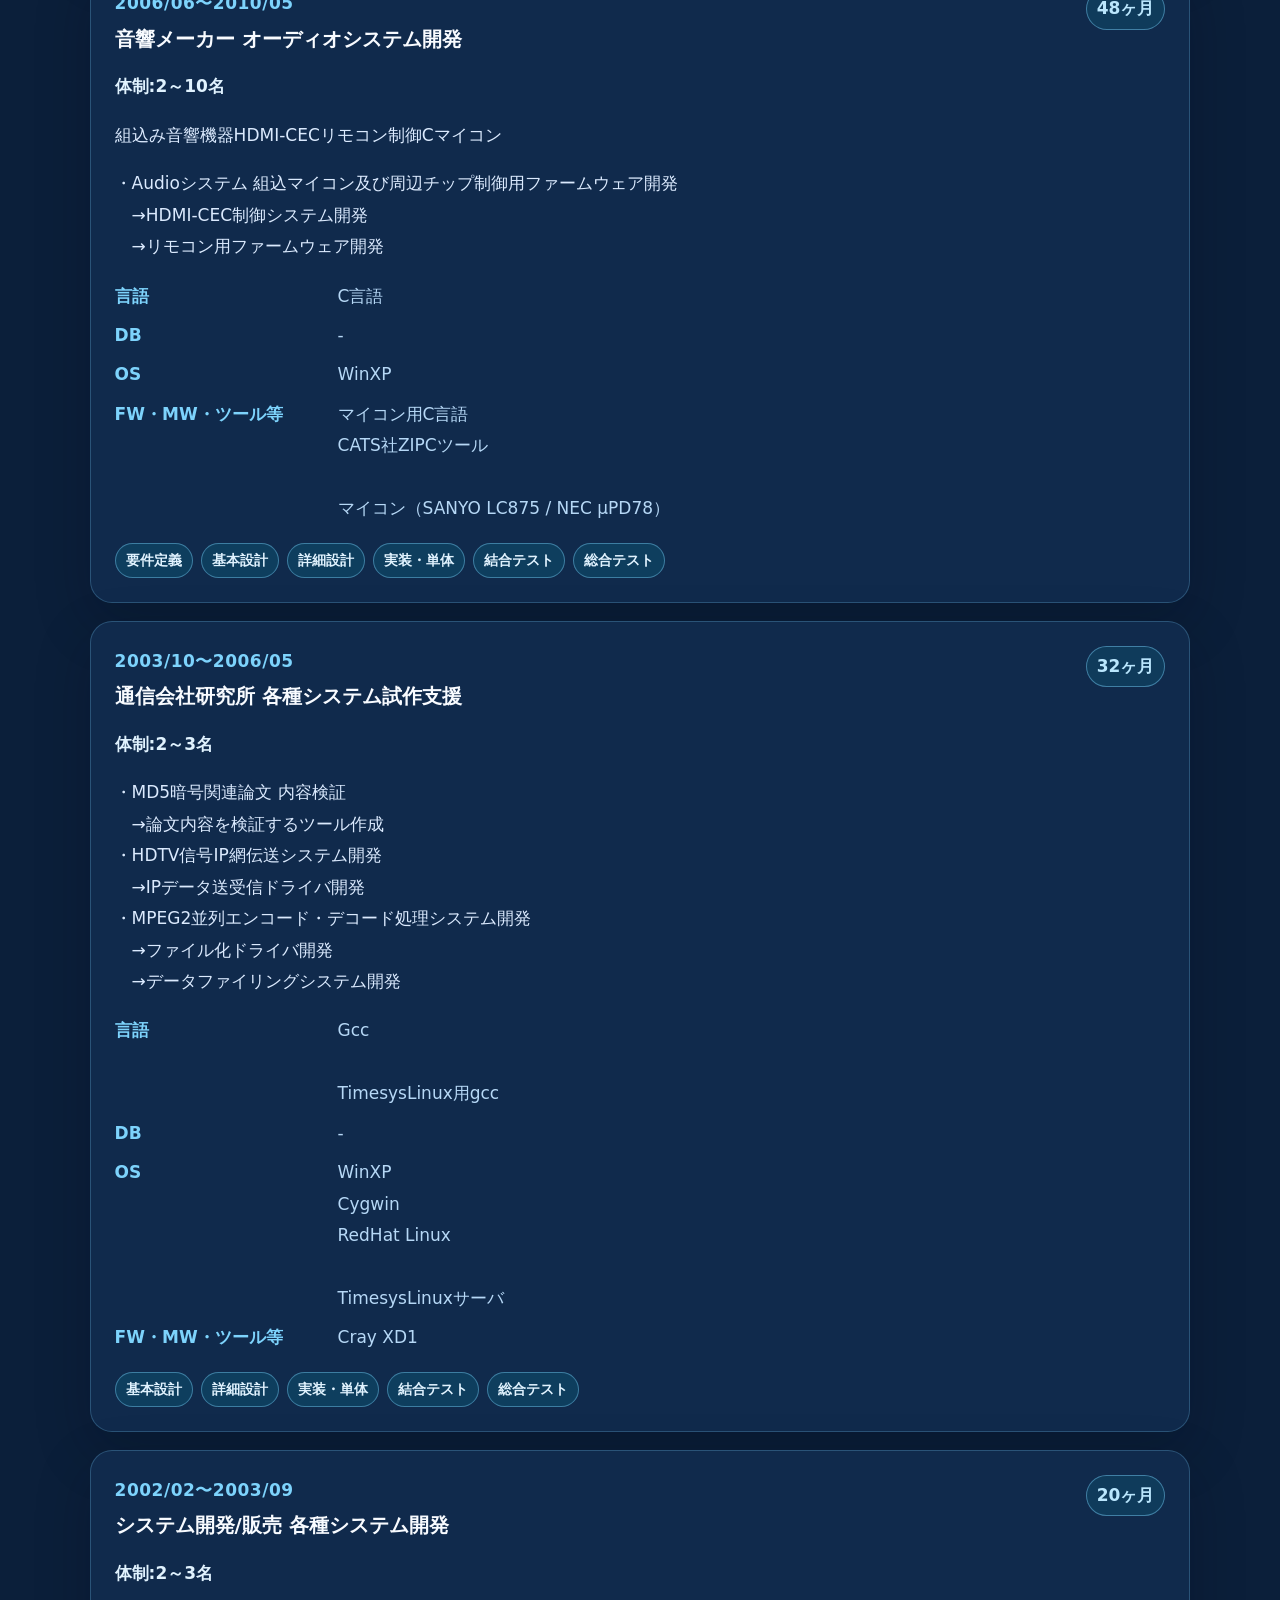
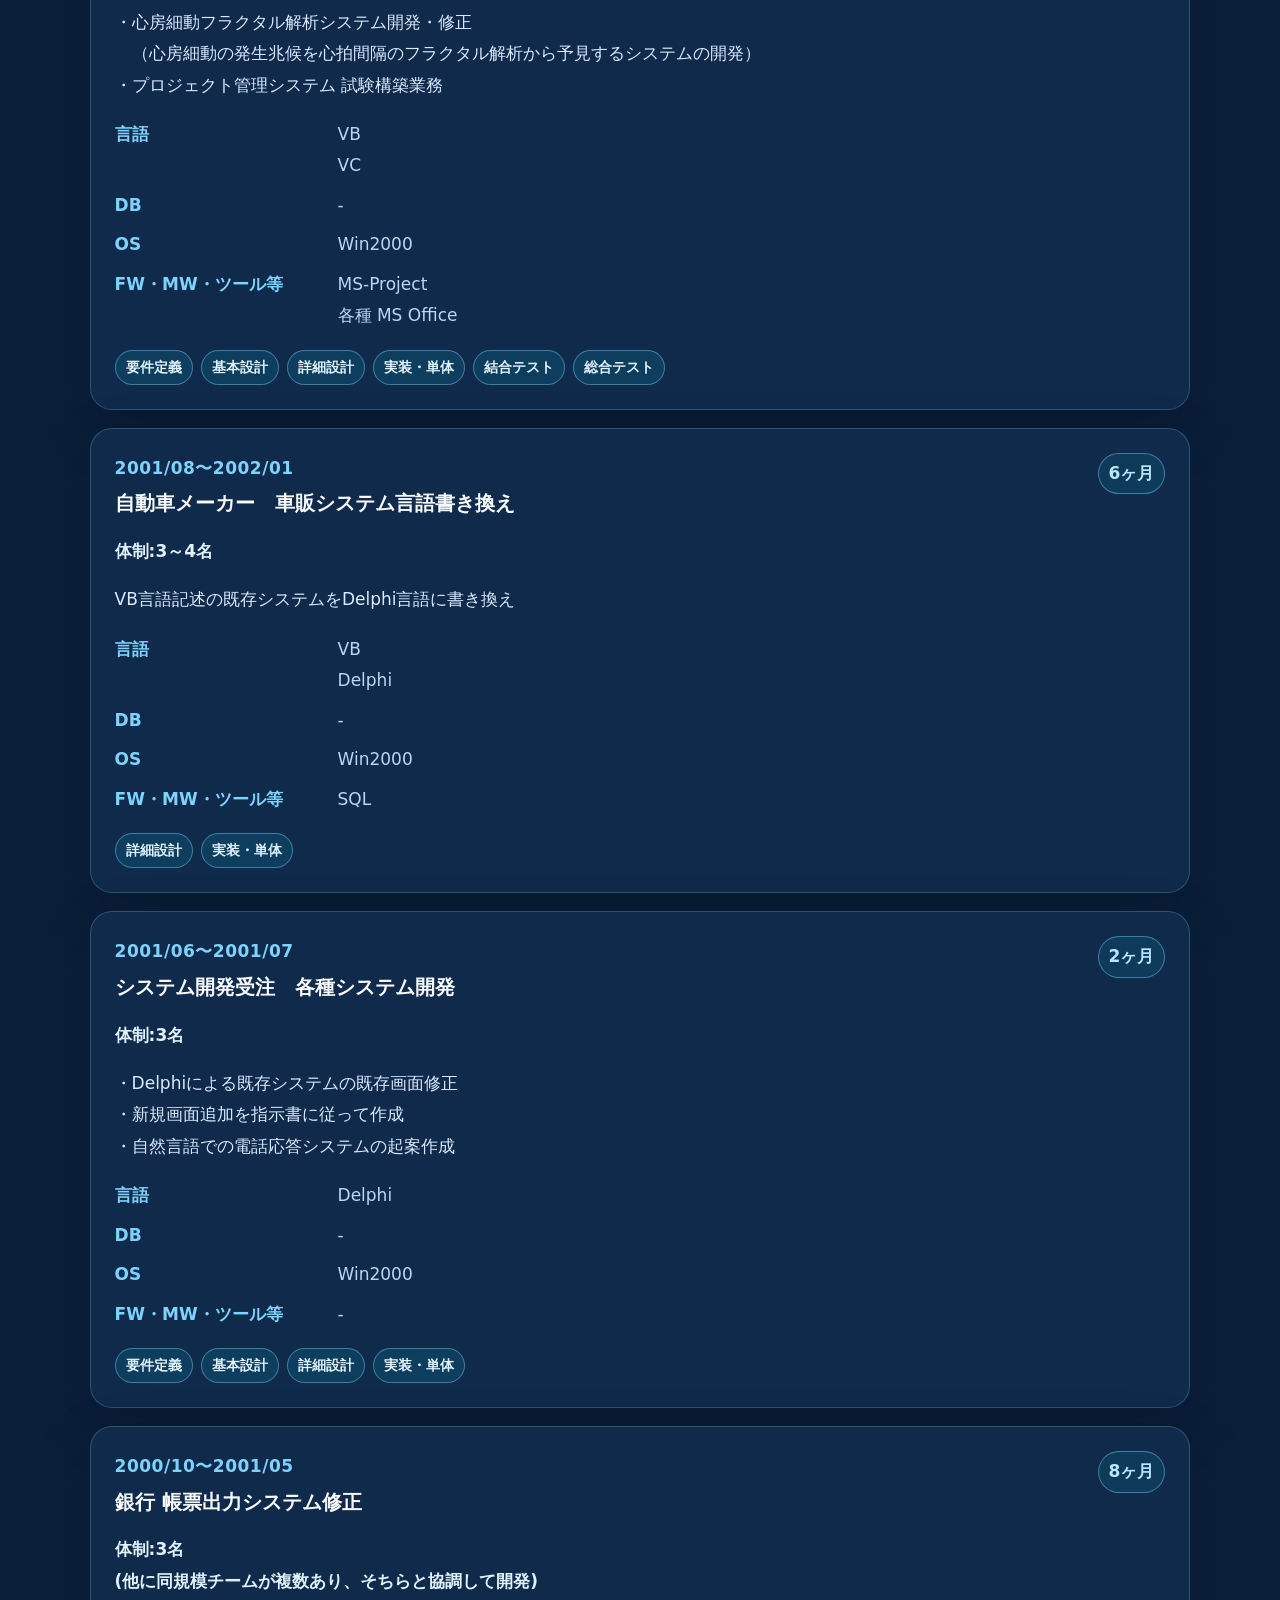
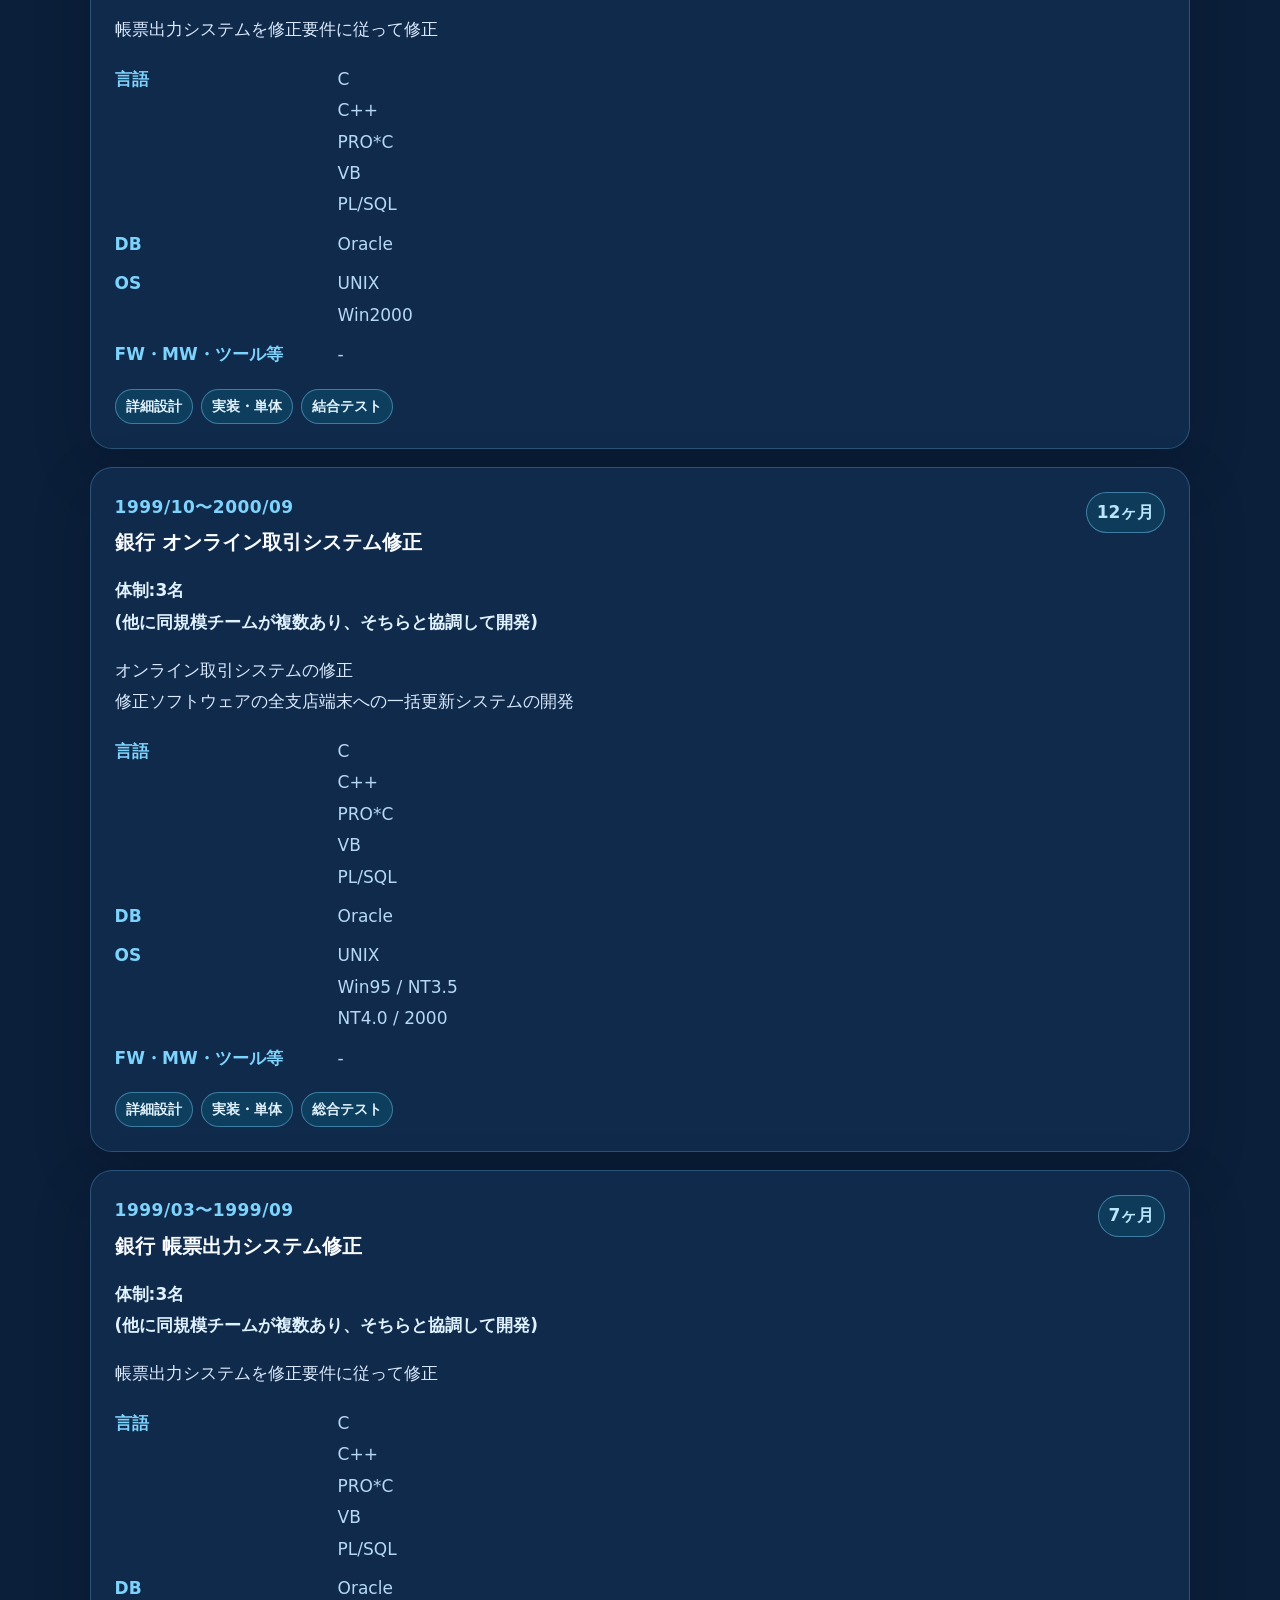
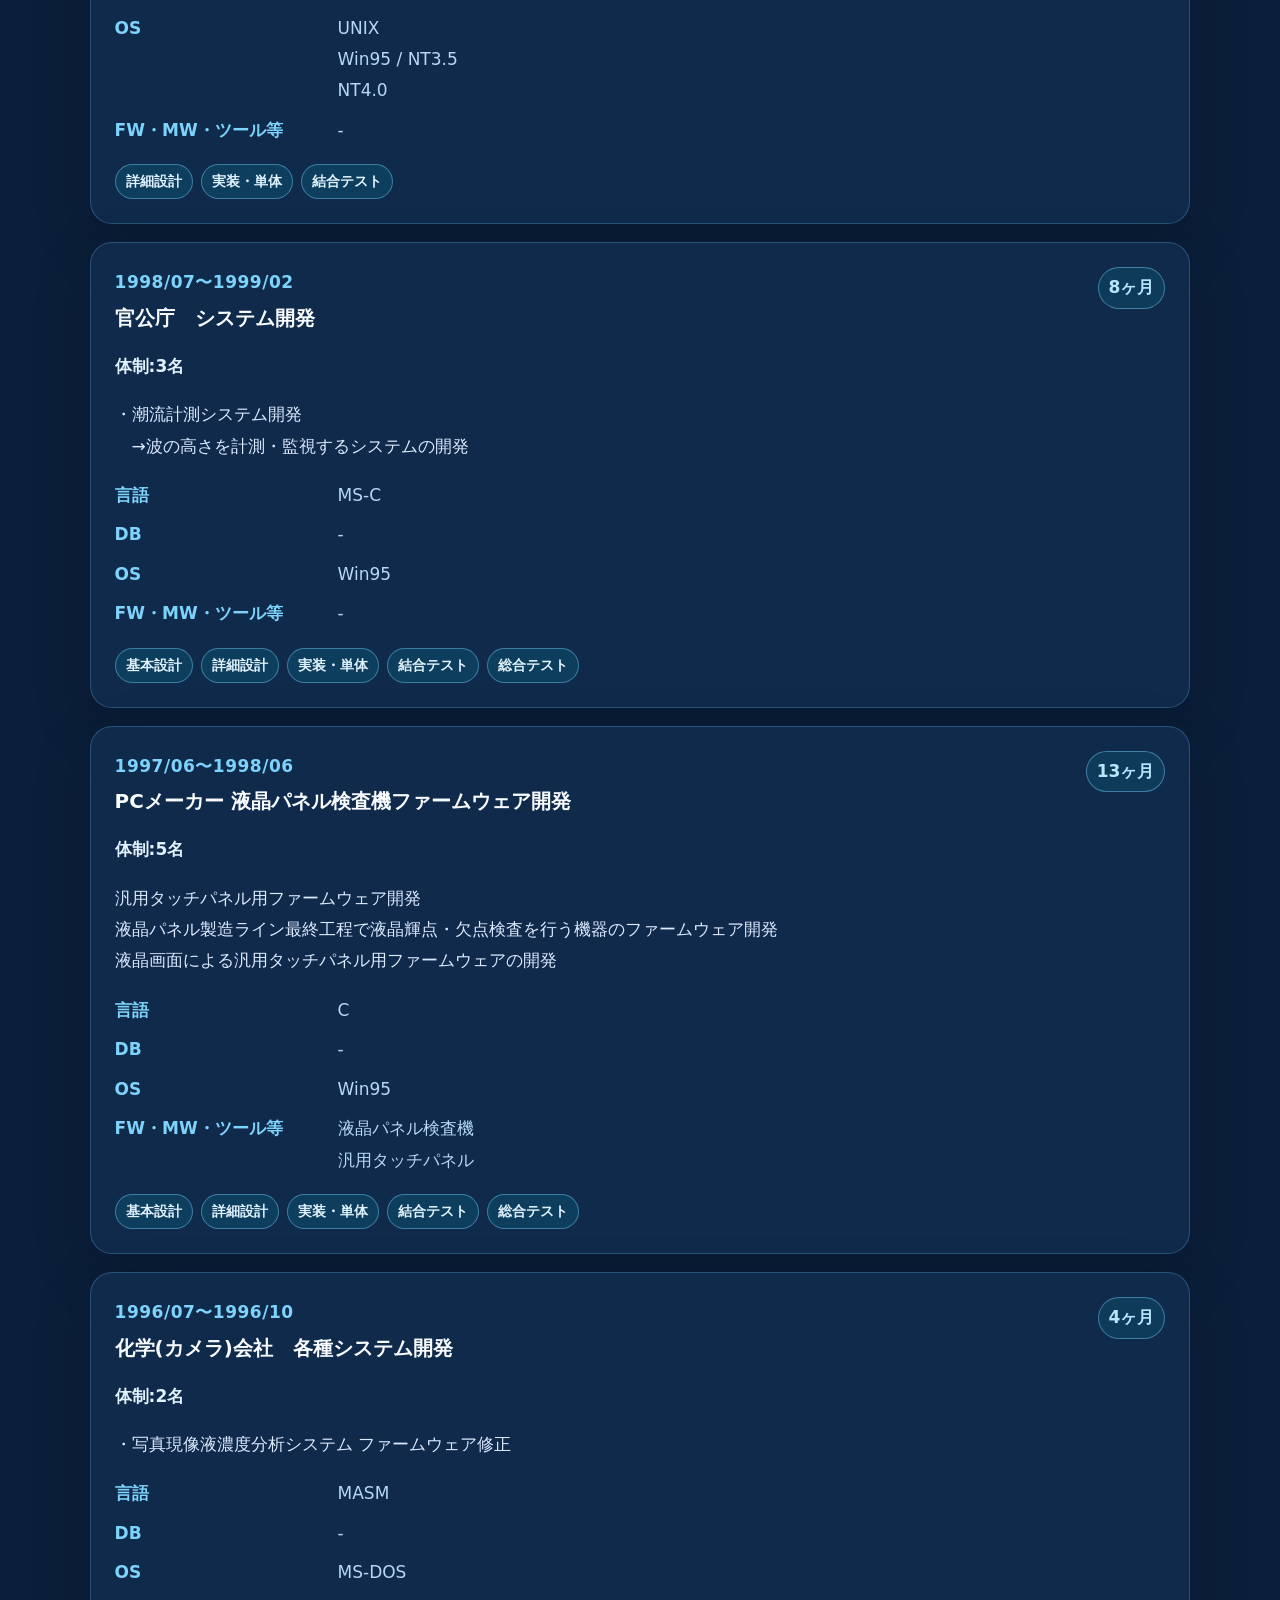
==== commit bb7f7d2f: "Organize career timeline tags" ====
--- a/career.html
+++ b/career.html
@@ -110,7 +110,7 @@
       <div class="section-heading">
         <p class="eyebrow">Experience Timeline</p>
         <h2>主要職務経歴</h2>
-        <p>スキルシート上の案件履歴を、Web上で確認しやすいよう時系列カードとして再構成しています。</p>
+        <p>スキルシート上の案件履歴を、Web上で確認しやすいよう時系列カードとして再構成しています。各カードには、業務領域・担当役割・主要技術をタグで付与し、長文を読む前に経験の位置づけを把握できるようにしています。</p>
       </div>
       <div class="career-timeline">
         
@@ -123,6 +123,7 @@
             <div class="career-duration"><span>32ヶ月</span></div>
           </div>
           <p class="career-role">体制:自チーム2～5名<br>(他に同規模チームが複数あり、そちらと協調して開発)</p>
+          <div class="career-key-tags" aria-label="業務領域・役割・技術タグ"><span>医薬品EDI</span><span>受発注データ連携</span><span>Java</span><span>JavaScript</span><span>Oracle</span><span>Bash</span><span>移行・リリース</span></div>
           <p>・医薬品業界データ交換システム<br>　　・システム新規追加案件対応<br>　　　→HTML,JavaScript修正/Javaソース修正<br>　　・システム更改対応<br>　　　→データ移行SQL作成<br>　　　→新システム移行用BashScript作成</p>
           <dl class="career-detail-grid">
             <dt>言語</dt><dd>Java JavaScript<br>Bashscript</dd><dt>DB</dt><dd>Oracle</dd><dt>OS</dt><dd>RedHatlinux</dd><dt>FW・MW・ツール等</dt><dd>・ 医薬品業界EDI（JD-NET）<br>・受発注データ連携処理基盤</dd>
@@ -138,6 +139,7 @@
             <div class="career-duration"><span>58ヶ月</span></div>
           </div>
           <p class="career-role">体制:2～5名</p>
+          <div class="career-key-tags" aria-label="業務領域・役割・技術タグ"><span>製造業</span><span>工程制御</span><span>検査・解析</span><span>C#</span><span>C++</span><span>C</span><span>PostgreSQL</span></div>
           <p>・各種工程制御システム開発<br>・鋼板疵検知システム開発<br>・鉄道台車乗り心地解析システム開発<br>・CC-Link自動データ収集基盤開発<br>・鋼板運搬道検査状況集計システム開発<br>・製鉄所構内軌道診断（軌道異常検出・警報）（予備調査）</p>
           <dl class="career-detail-grid">
             <dt>言語</dt><dd>C#.NET<br>C++<br>VC++<br>C<br>数値解析言語（Matlab相当）</dd><dt>DB</dt><dd>PostgreSQL<br>SQLServer</dd><dt>OS</dt><dd>Linux<br>Windows</dd><dt>FW・MW・ツール等</dt><dd>CC-Link IE ドライバ<br>CC-Link IE TSN リモート局ドライバ／ミドルウェア <br>Ethernetドライバ／通信ミドルウェア <br>CC-Link SDK</dd>
@@ -153,6 +155,7 @@
             <div class="career-duration"><span>3ヶ月</span></div>
           </div>
           <p class="career-role">体制:12名</p>
+          <div class="career-key-tags" aria-label="業務領域・役割・技術タグ"><span>物流</span><span>伝票データ管理</span><span>C</span><span>Informix</span><span>UNIX</span><span>SQL改修</span></div>
           <p>・伝票データ管理システム<br>　・システム新規追加案件対応<br>　　→SQL改修</p>
           <dl class="career-detail-grid">
             <dt>言語</dt><dd>C言語</dd><dt>DB</dt><dd>Informix</dd><dt>OS</dt><dd>UNIX（Solaris）</dd>
@@ -168,6 +171,7 @@
             <div class="career-duration"><span>2ヶ月</span></div>
           </div>
           <p class="career-role">体制:5名</p>
+          <div class="career-key-tags" aria-label="業務領域・役割・技術タグ"><span>金融</span><span>リスク管理</span><span>運用支援</span><span>VC++</span><span>Excel VBA</span><span>Oracle</span></div>
           <p>・運用処理パッチ適用<br>・運用データ診断ツール作成<br>　→ExcelVBAツール作成</p>
           <dl class="career-detail-grid">
             <dt>言語</dt><dd>VC++<br>ExcelVBA</dd><dt>DB</dt><dd>Oracle11g</dd><dt>OS</dt><dd>Linux<br>WindowsServer2008</dd>
@@ -183,6 +187,7 @@
             <div class="career-duration"><span>13ヶ月</span></div>
           </div>
           <p class="career-role">体制:8名</p>
+          <div class="career-key-tags" aria-label="業務領域・役割・技術タグ"><span>通信</span><span>障害予測</span><span>データ集計</span><span>Ruby</span><span>PostgreSQL</span><span>要件定義</span></div>
           <p>・データ集計ツール開発</p>
           <dl class="career-detail-grid">
             <dt>言語</dt><dd>Ruby</dd><dt>DB</dt><dd>PostgreSQL</dd><dt>OS</dt><dd>WindowsServer2008<br>WindowsXP</dd>
@@ -198,6 +203,7 @@
             <div class="career-duration"><span>9ヶ月</span></div>
           </div>
           <p class="career-role">体制:2～3名</p>
+          <div class="career-key-tags" aria-label="業務領域・役割・技術タグ"><span>監視装置</span><span>RFID端末</span><span>ミドルウェア</span><span>C++</span><span>C</span><span>VB6</span><span>WinCE</span></div>
           <p>・サーバー運用監視装置の開発<br>・RFIDハンディターミナル開発<br>　・ミドルウェア開発</p>
           <dl class="career-detail-grid">
             <dt>言語</dt><dd>C++<br>C言語<br>VBA<br>VB6<br><br>VC++</dd><dt>DB</dt><dd>-</dd><dt>OS</dt><dd>Linux<br>WinXP<br><br>WinCE5.0</dd><dt>FW・MW・ツール等</dt><dd>bashスクリプト<br><br>eMbedded Visual C++ SDK</dd>
@@ -213,6 +219,8 @@
             <div class="career-duration"><span>7ヶ月</span></div>
           </div>
           <p class="career-role">体制:4名</p>
+          <div class="career-key-tags" aria-label="業務領域・役割・技術タグ"><span>Web企画</span><span>EVレンタカー</span><span>Java</span><span>JavaScript</span><span>PostgreSQL</span><span>Struts</span></div>
+          <div class="career-key-tags" aria-label="業務領域・役割・技術タグ"><span>クラウド基盤</span><span>データストア</span><span>C</span><span>PHP</span><span>Cassandra</span><span>MongoDB</span><span>MySQL</span></div>
           <p>・PaaSプラットフォーム データストア基盤開発<br>　→NOSQL⇔SQLデータベース間のアクセスドライバ開発</p>
           <dl class="career-detail-grid">
             <dt>言語</dt><dd>C言語<br>PHP</dd><dt>DB</dt><dd>Cassandra<br>MongoDB MySQL</dd><dt>OS</dt><dd>Linux<br>Mac (OSX10.6)<br>VMware / CentOS<br>WinXP</dd><dt>FW・MW・ツール等</dt><dd>Parallels</dd>
@@ -243,6 +251,7 @@
             <div class="career-duration"><span>48ヶ月</span></div>
           </div>
           <p class="career-role">体制:2～10名</p>
+          <div class="career-key-tags" aria-label="業務領域・役割・技術タグ"><span>組込み</span><span>音響機器</span><span>HDMI-CEC</span><span>リモコン制御</span><span>C</span><span>マイコン</span></div>
           <p>・Audioシステム 組込マイコン及び周辺チップ制御用ファームウェア開発<br>　→HDMI-CEC制御システム開発<br>　→リモコン用ファームウェア開発</p>
           <dl class="career-detail-grid">
             <dt>言語</dt><dd>C言語</dd><dt>DB</dt><dd>-</dd><dt>OS</dt><dd>WinXP</dd><dt>FW・MW・ツール等</dt><dd>マイコン用C言語<br>CATS社ZIPCツール<br><br>マイコン（SANYO LC875 / NEC μPD78）</dd>
--- a/assets/css/style.css
+++ b/assets/css/style.css
@@ -72,6 +72,19 @@
 .button.secondary { color: #e0f2fe; background: rgba(15, 23, 42, 0.62); }
 .work-action-block .button { flex: 1 1 138px; }
 .panel { background: #0b1f3a; border-block: 1px solid rgba(125, 211, 252, 0.20); }
+
+.value-proposition {
+  background:
+    linear-gradient(180deg, rgba(7, 20, 38, 0.98), rgba(11, 31, 58, 0.98));
+}
+
+.value-cards .card {
+  border-color: rgba(125, 211, 252, 0.34);
+}
+
+.value-cards h3 {
+  color: #f8fbff;
+}
 .section-heading { max-width: 920px; margin-bottom: 36px; }
 .section-heading p { color: #b6d8f6; }
 .section-heading .service-note-warning { margin-top: 10px; }
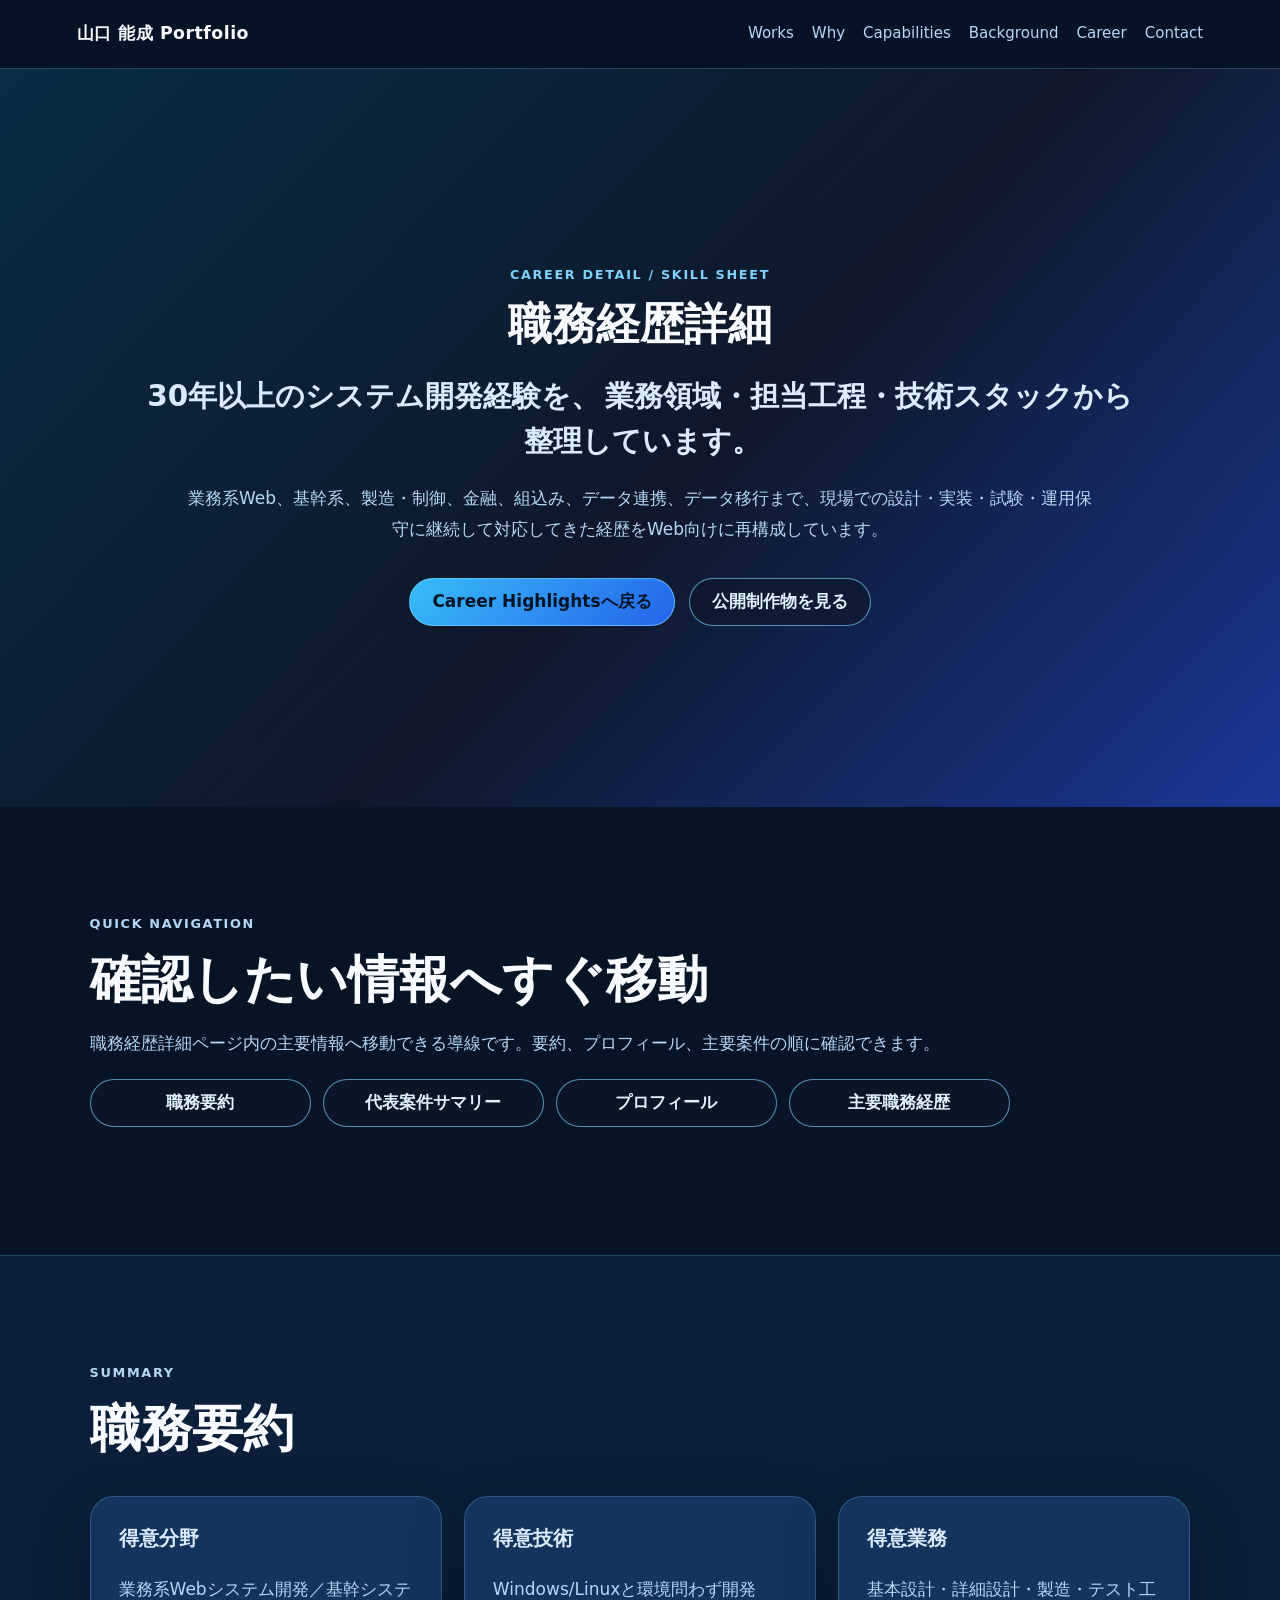
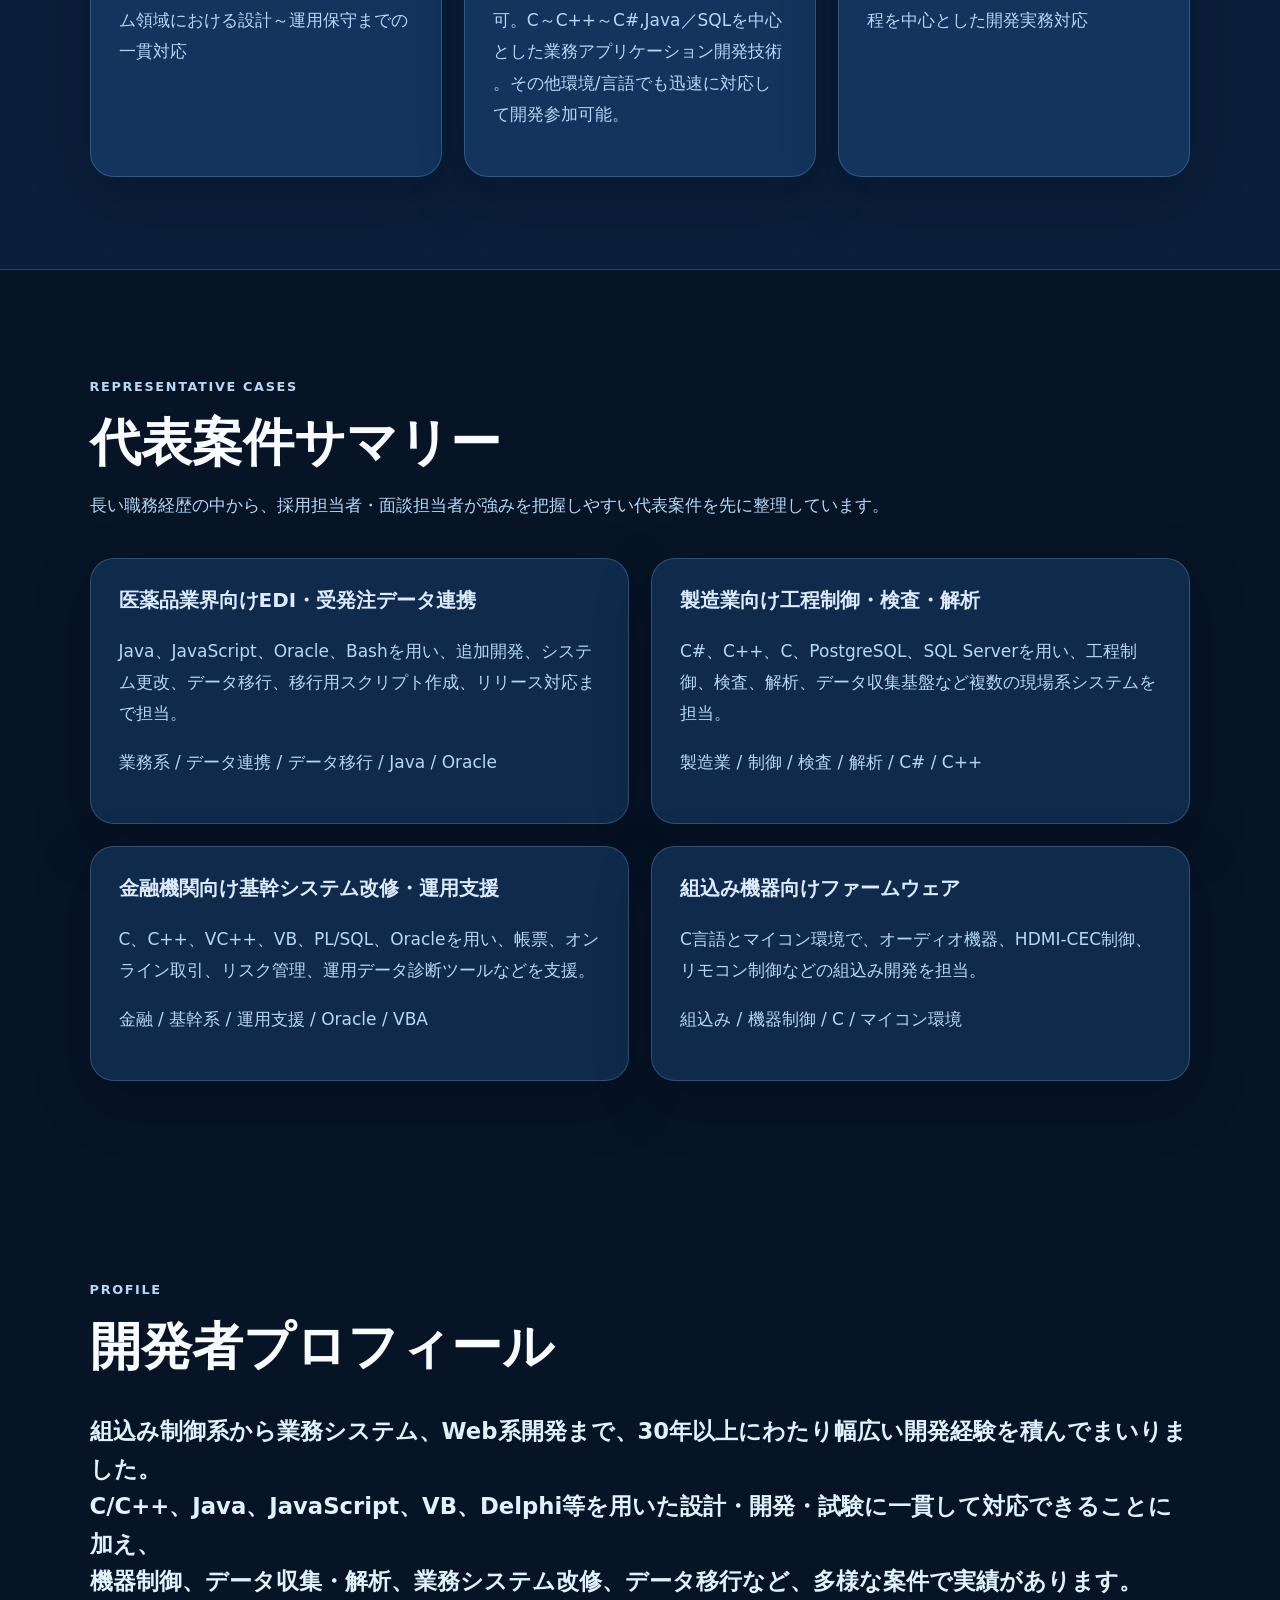
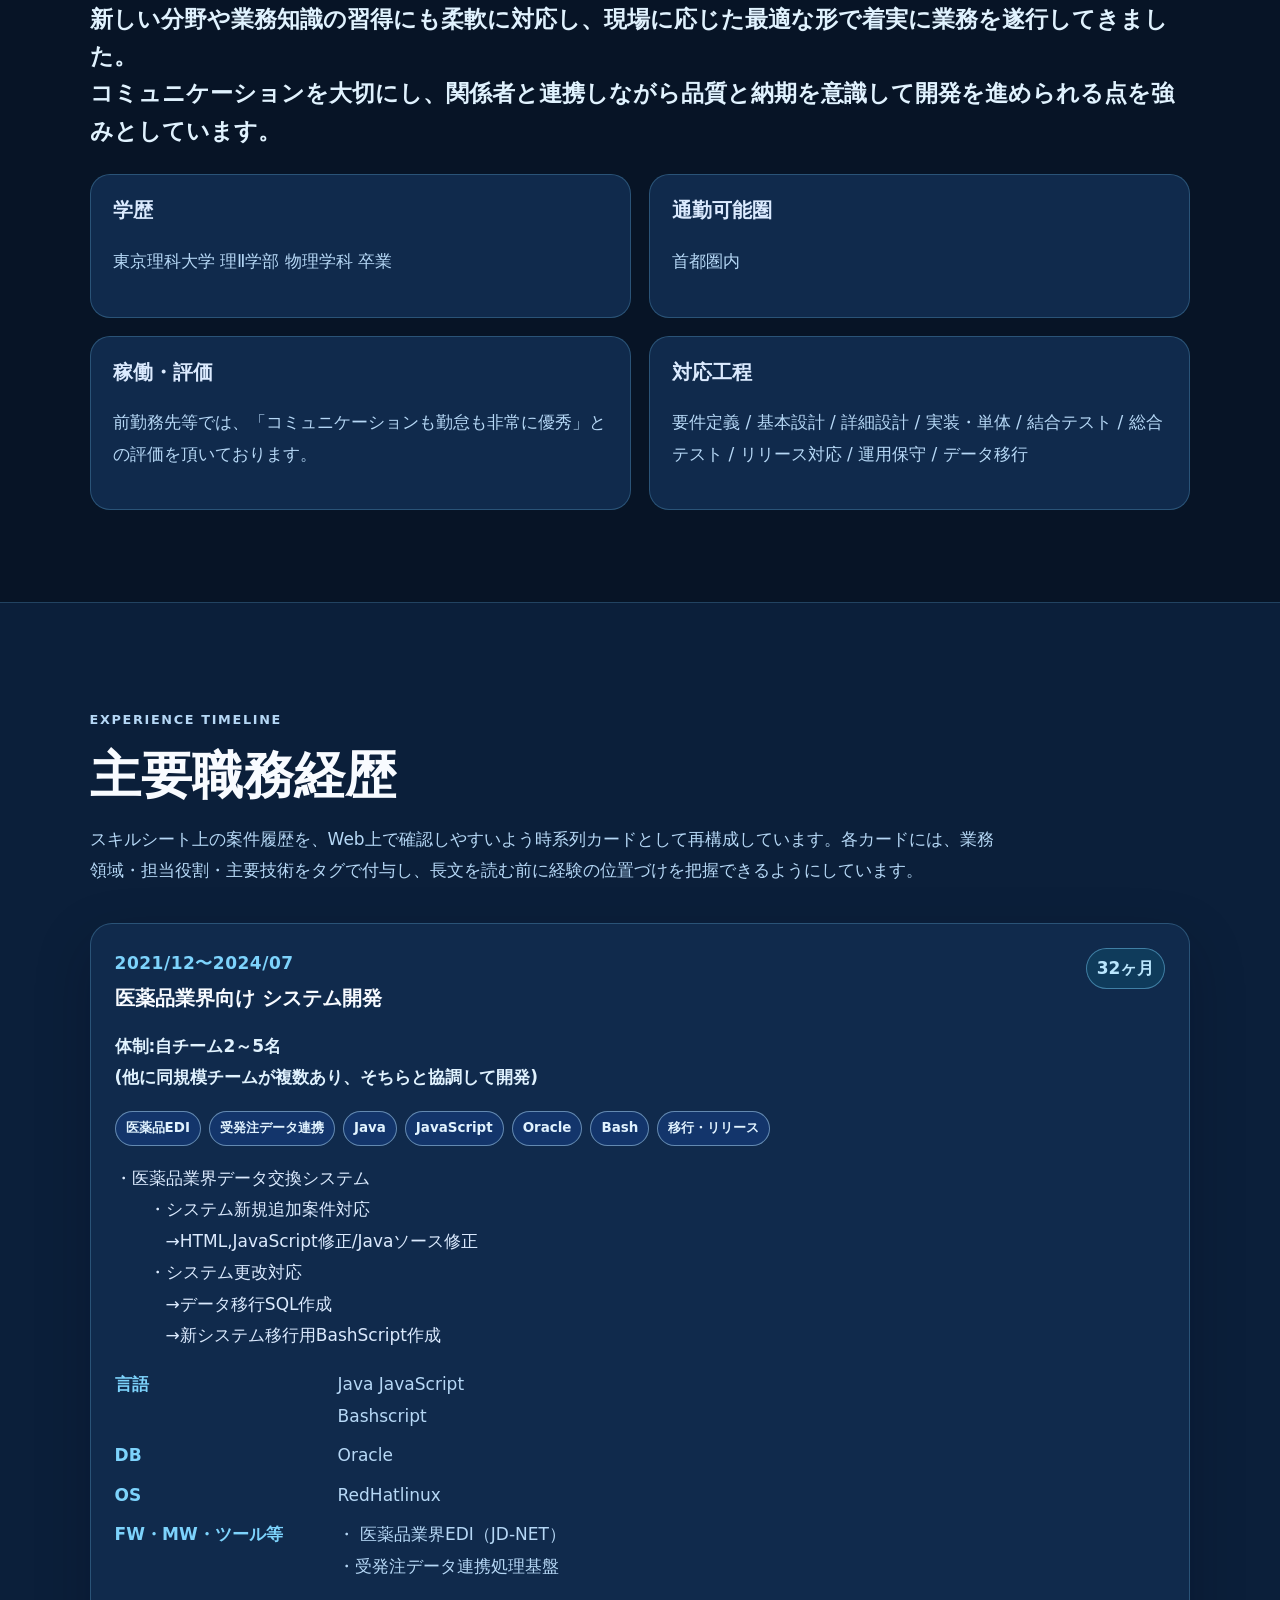
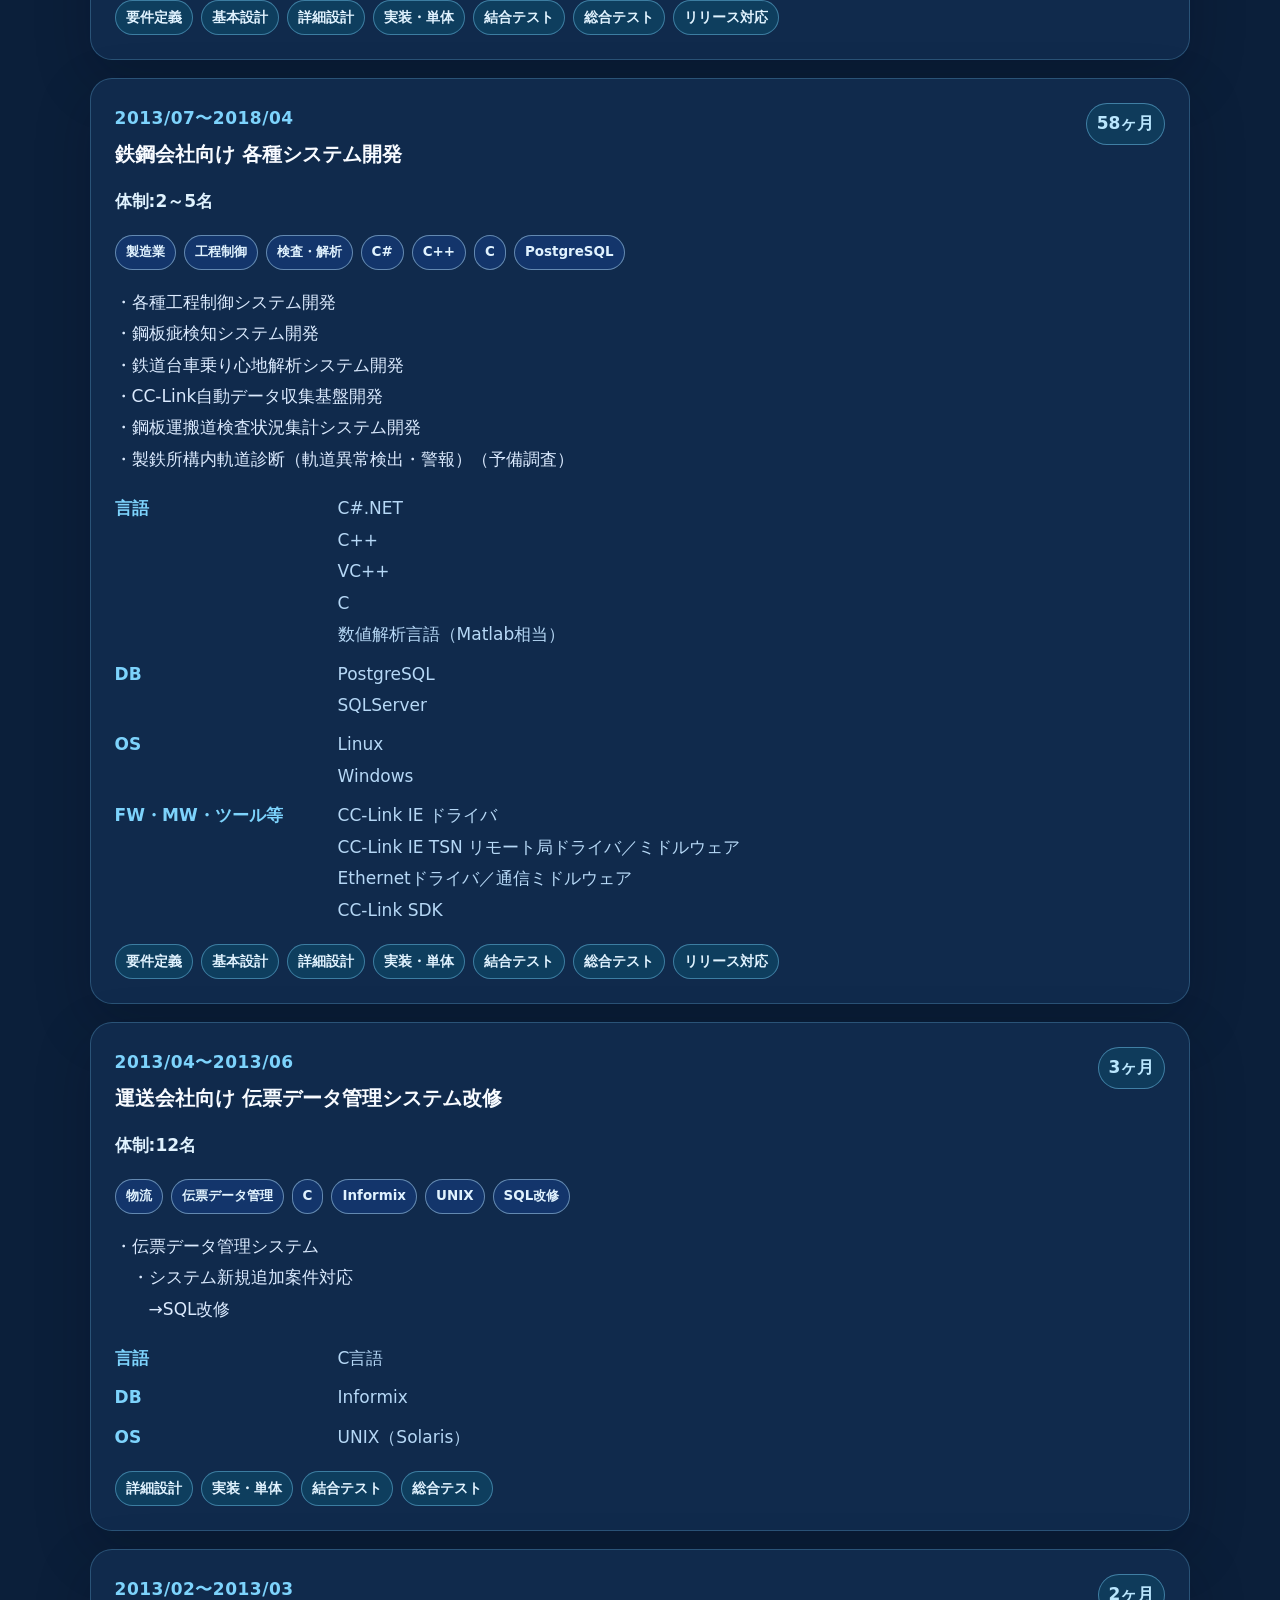
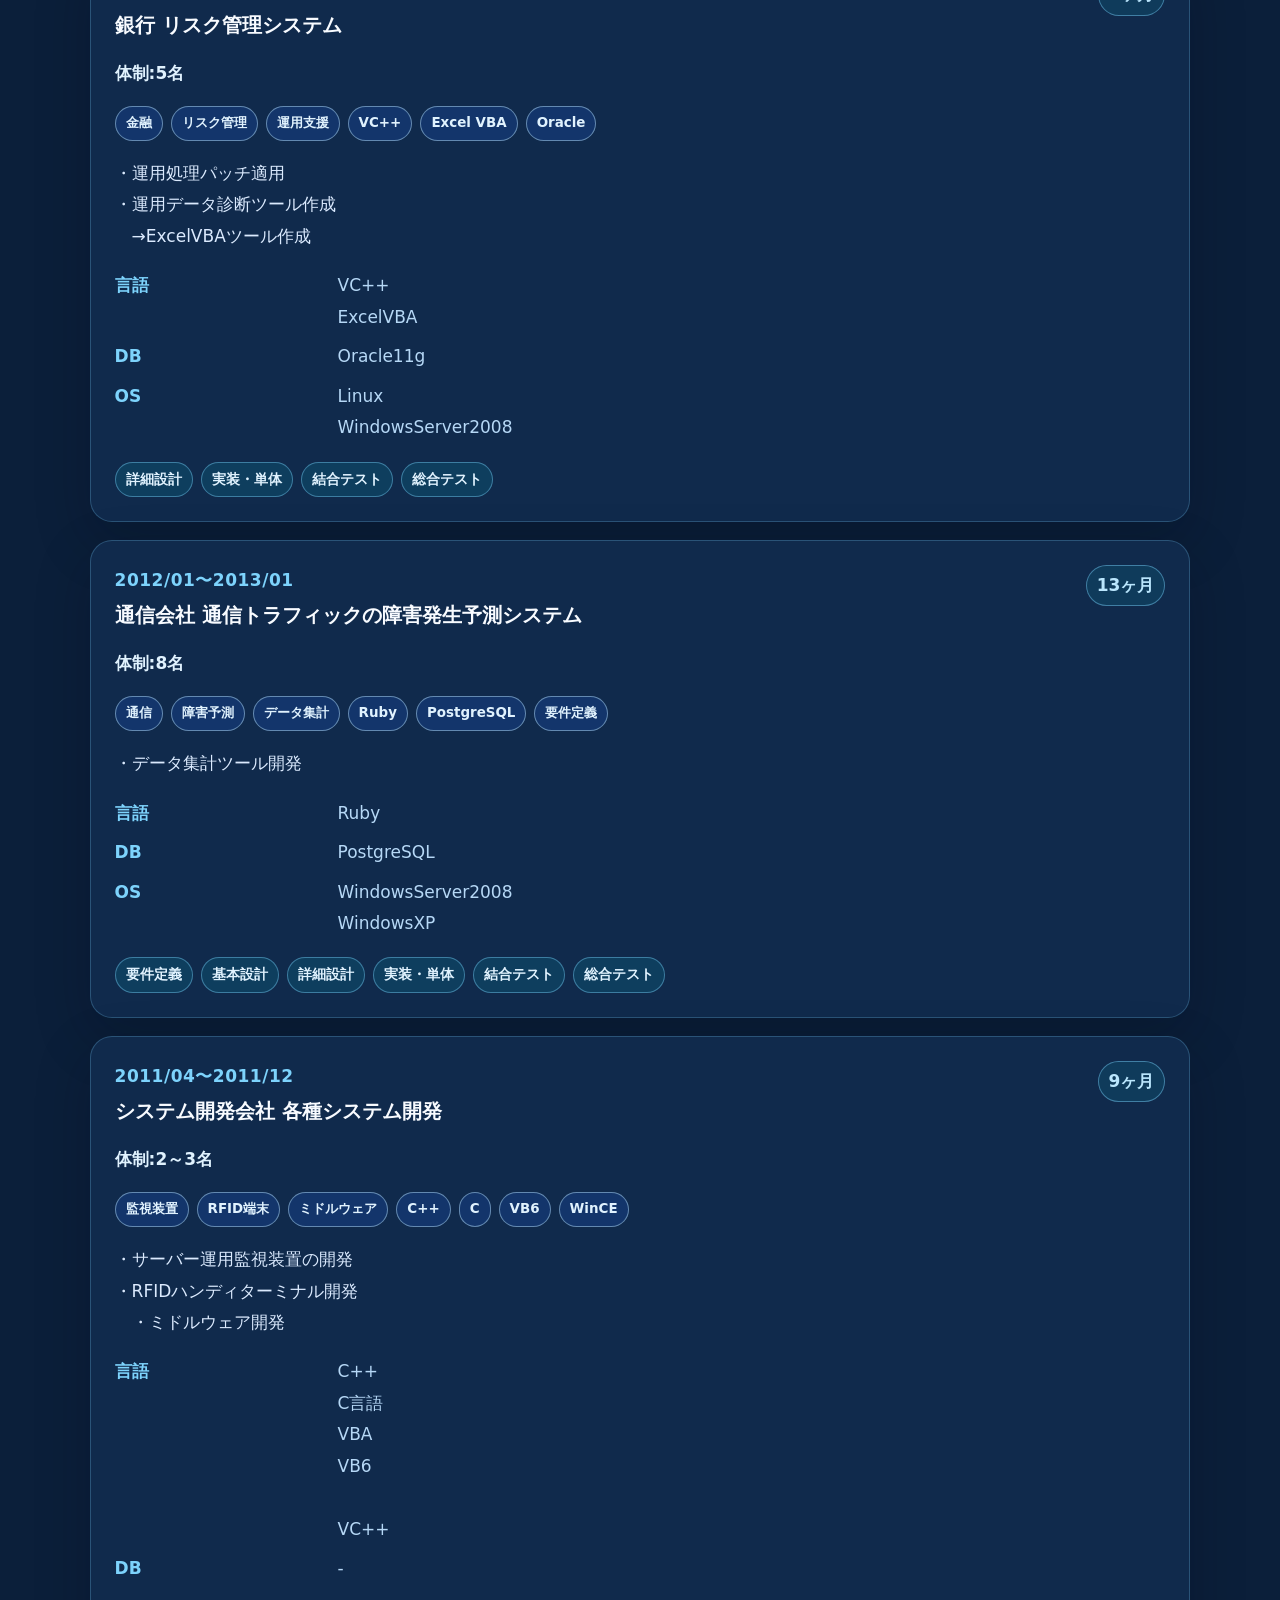
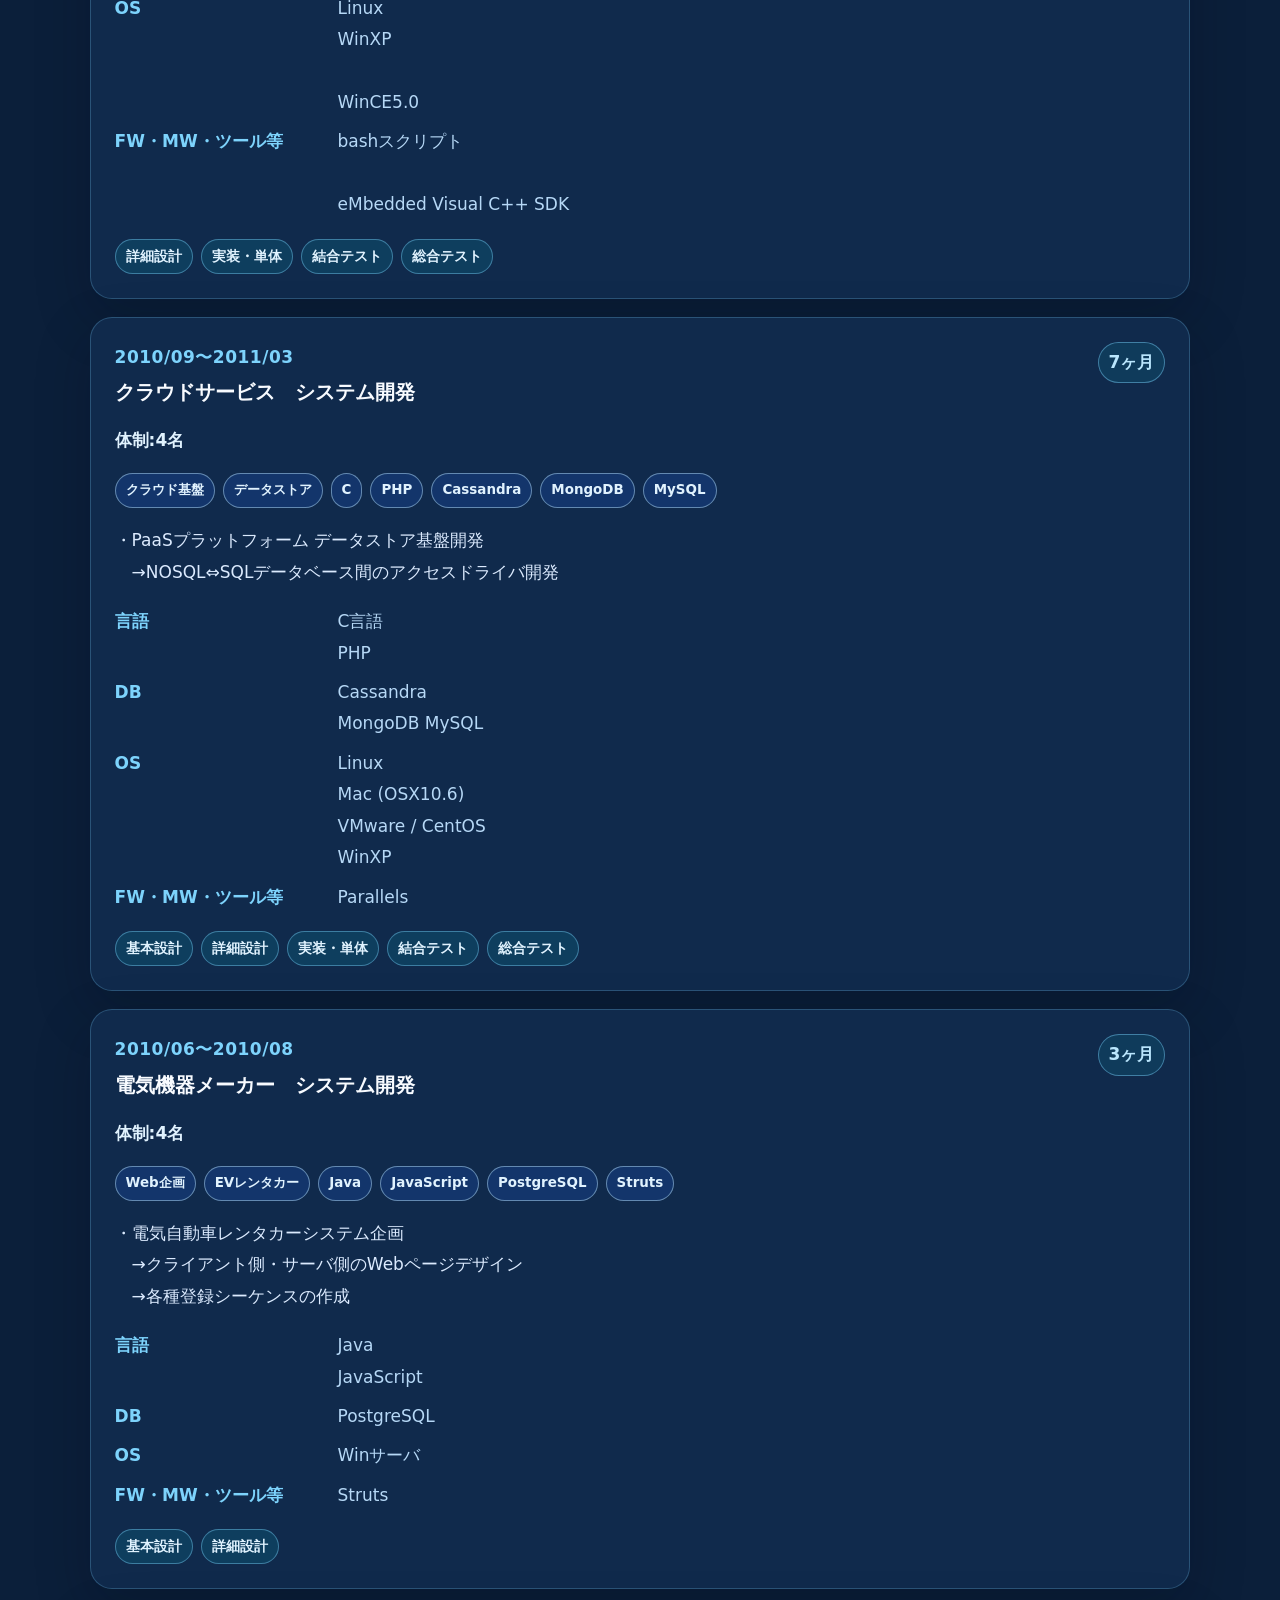
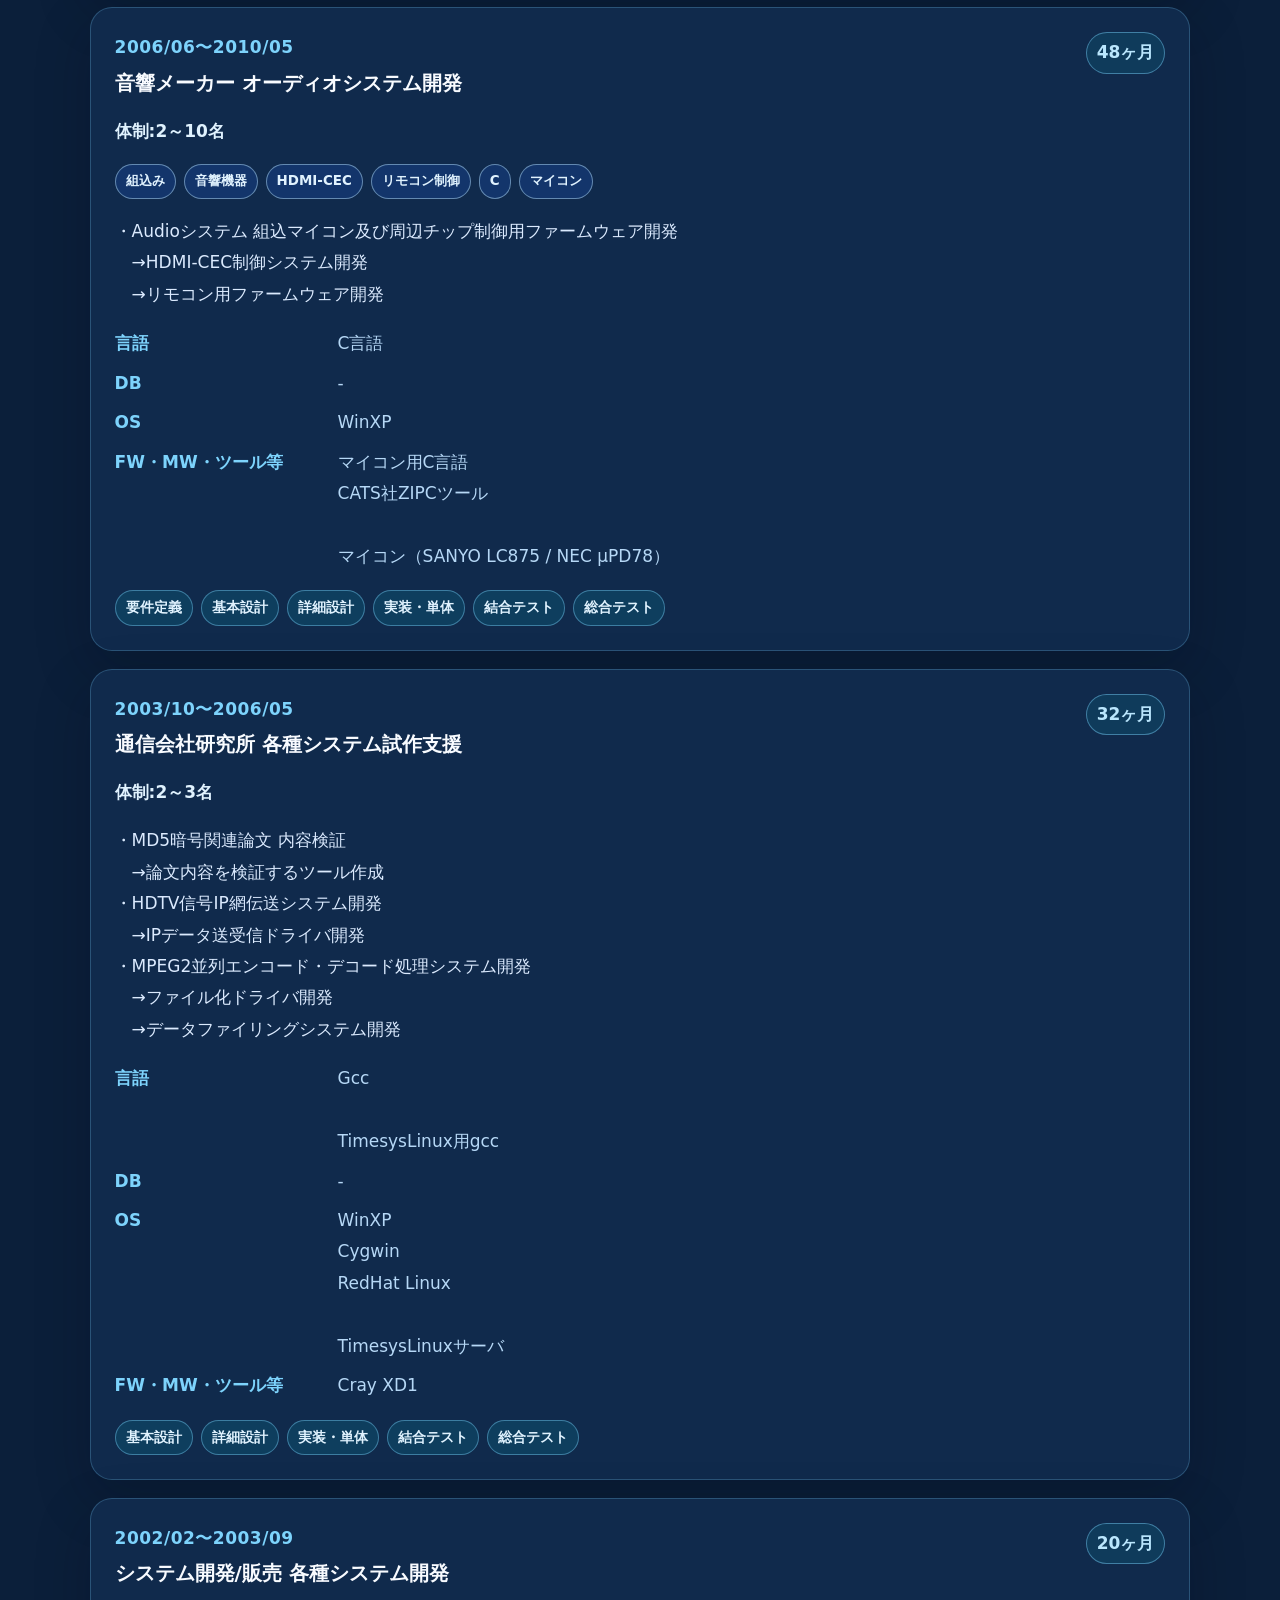
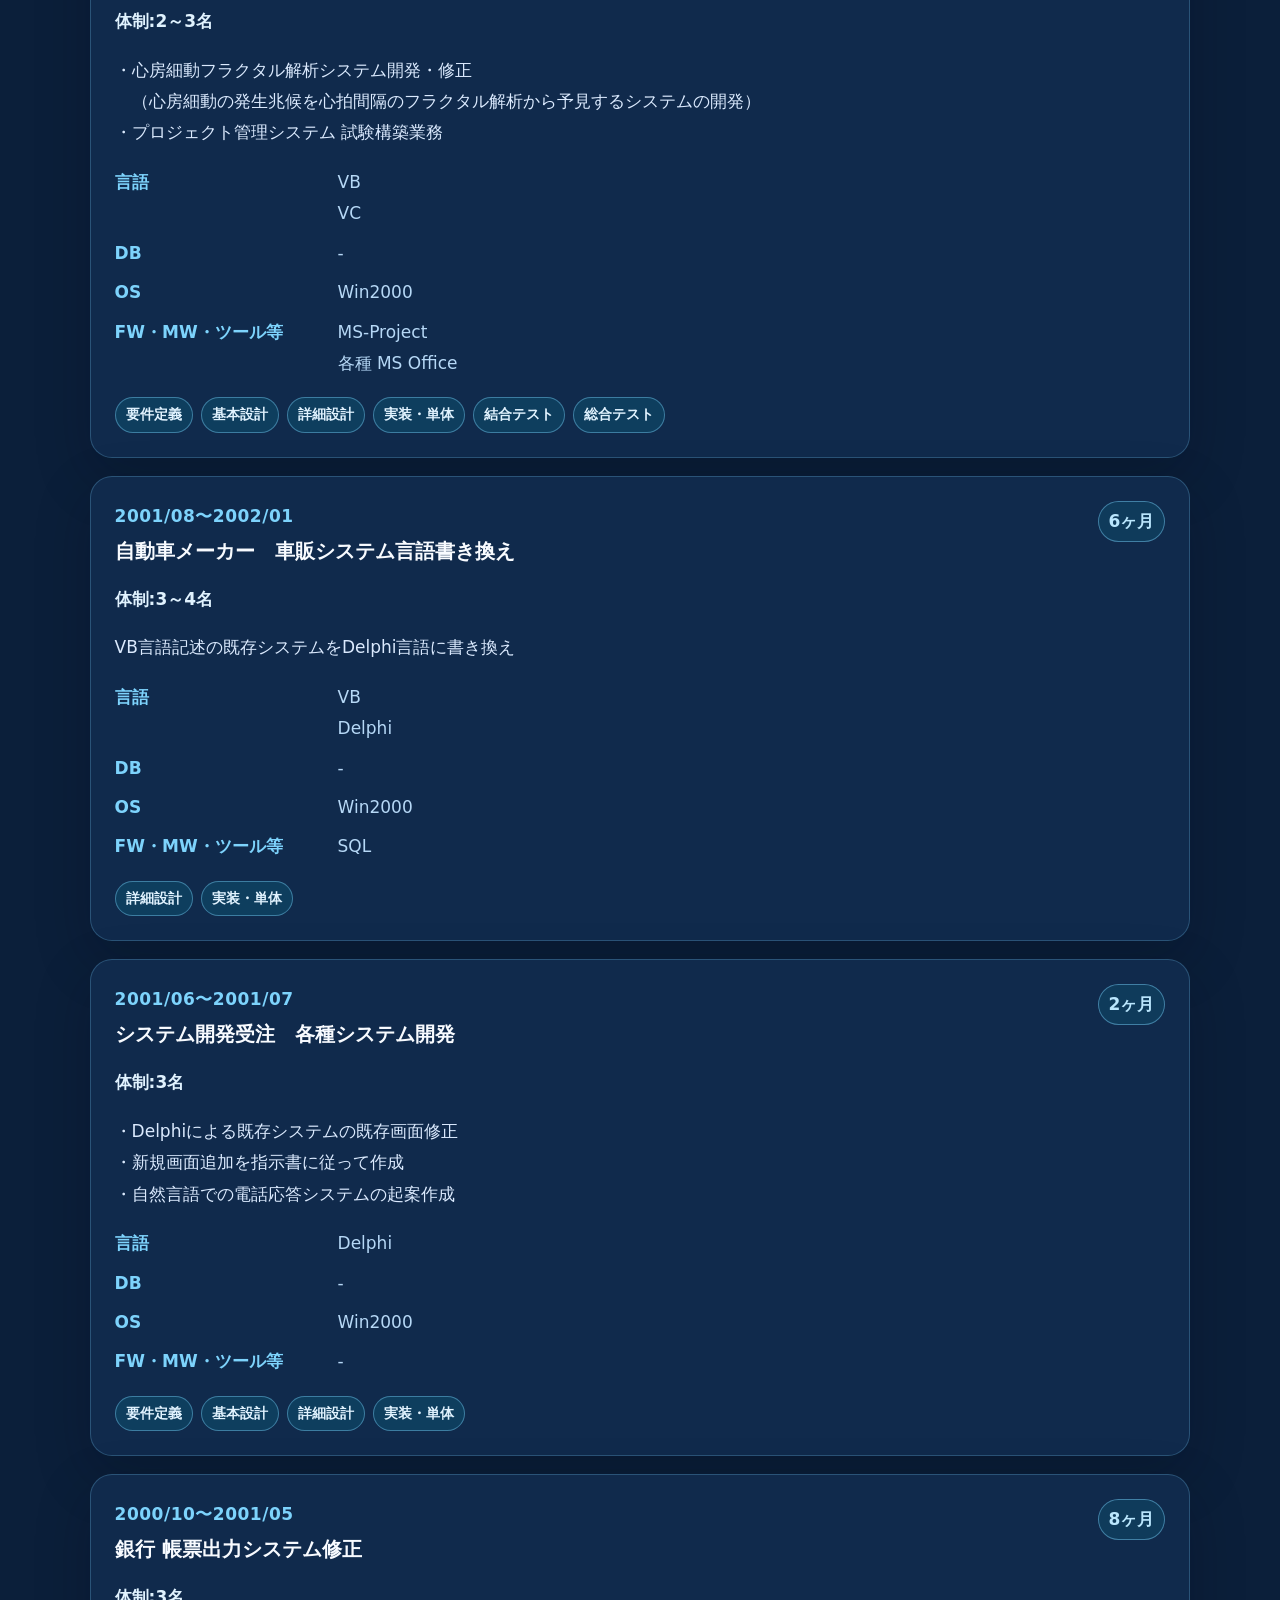
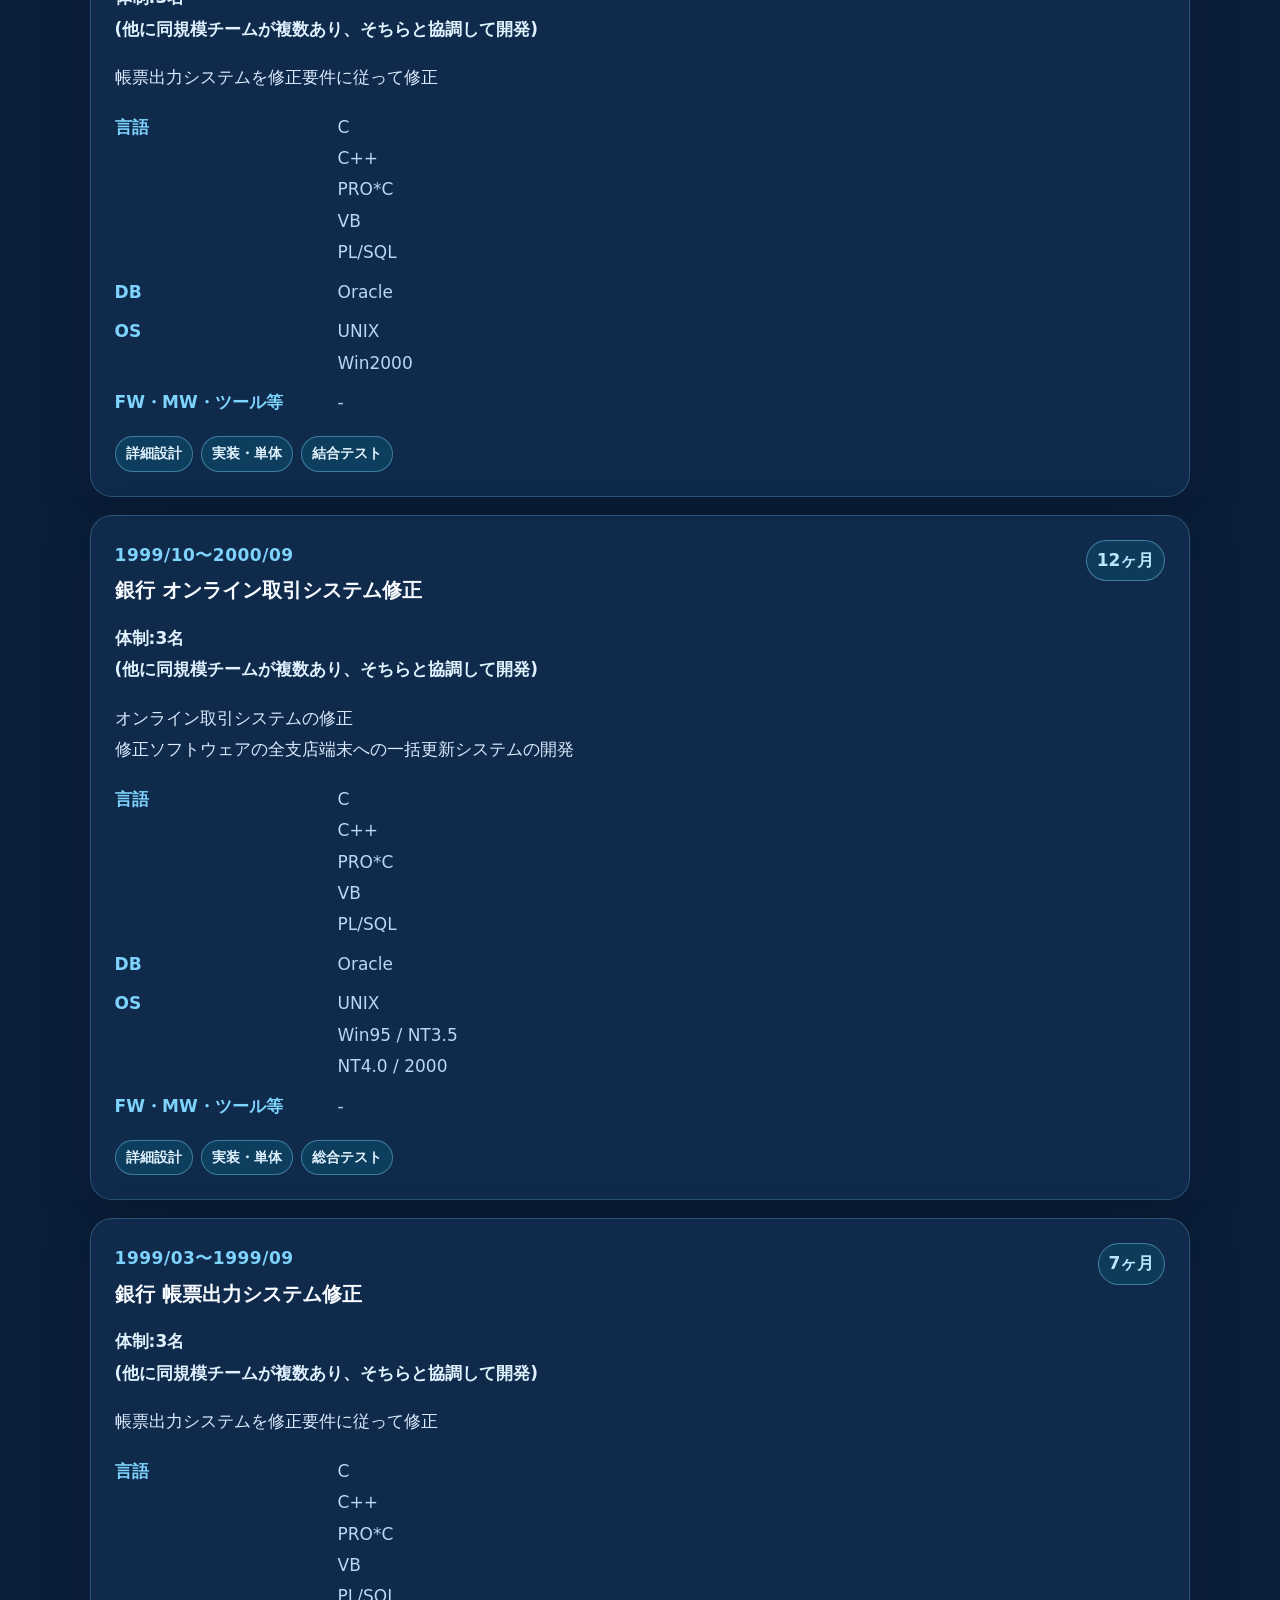
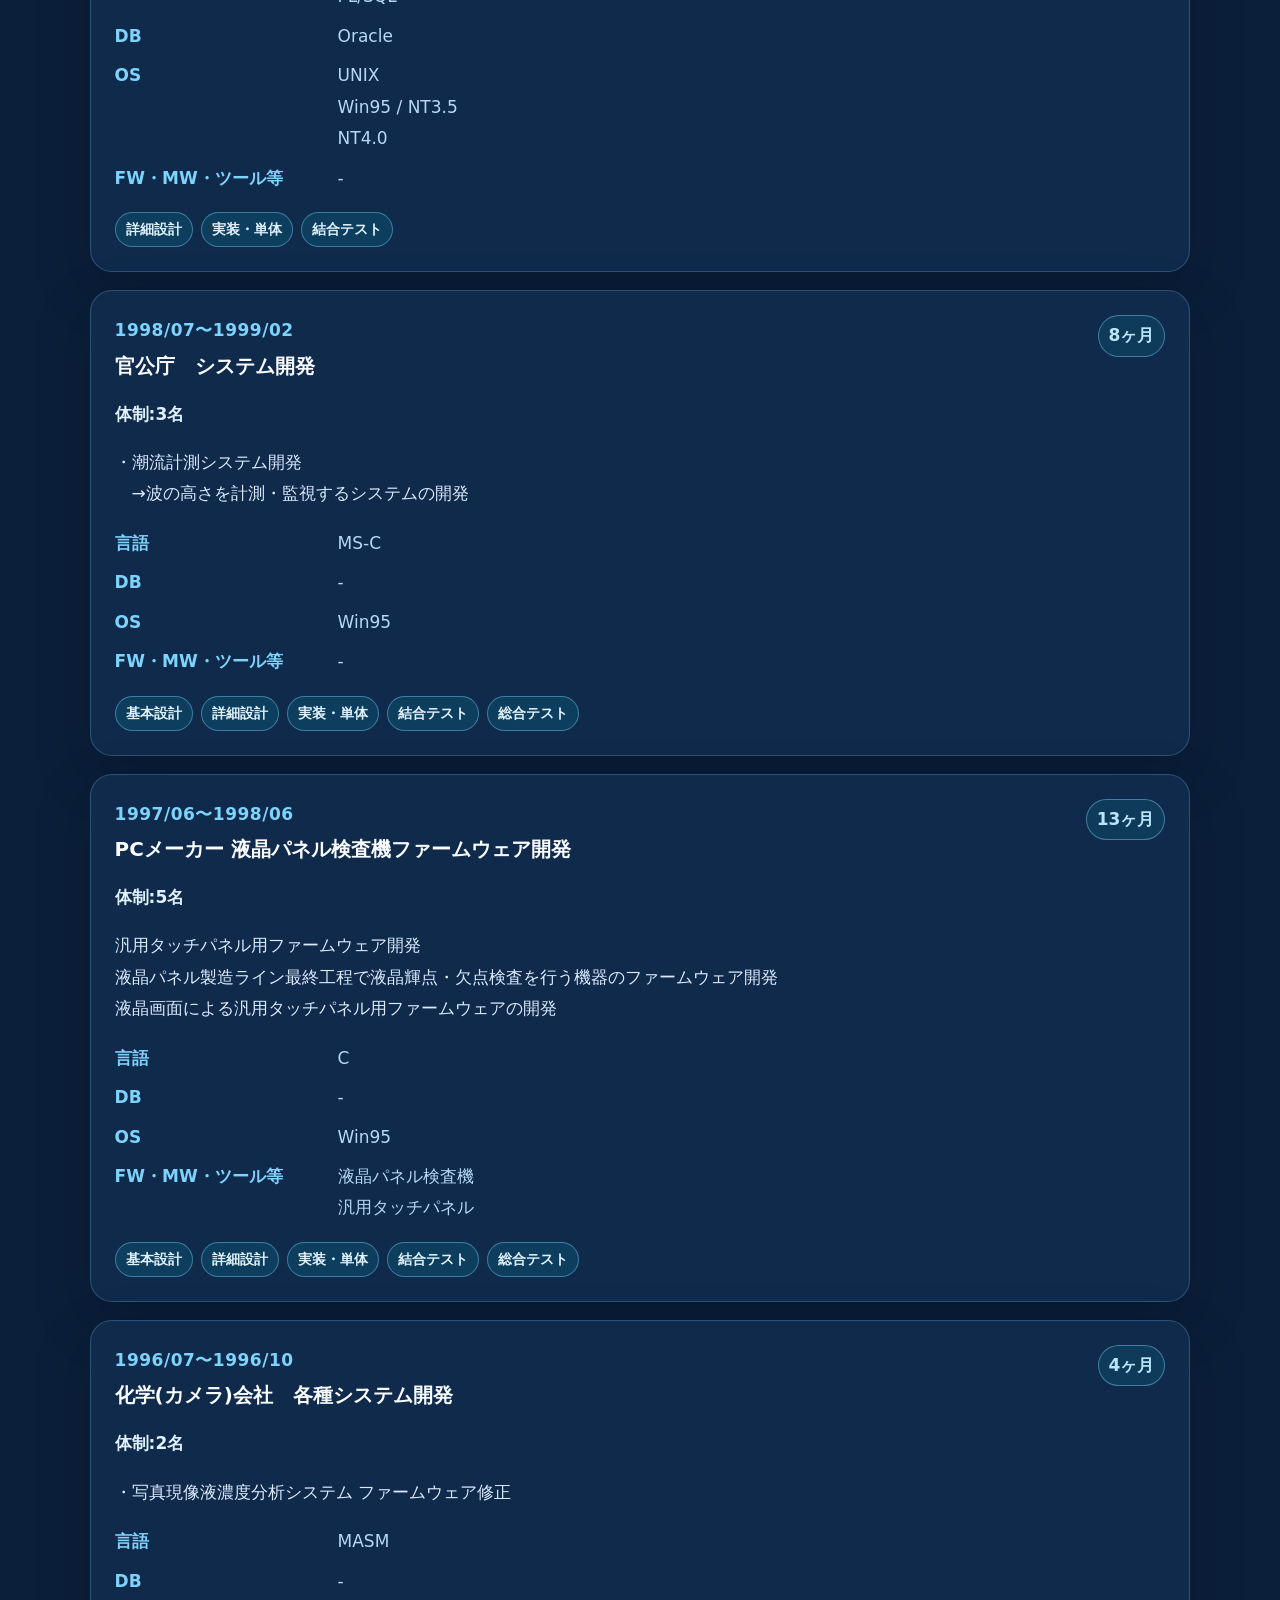
==== commit 8eecd9ad: "Fix career tag placement and styles" ====
--- a/career.html
+++ b/career.html
@@ -219,7 +219,6 @@
             <div class="career-duration"><span>7ヶ月</span></div>
           </div>
           <p class="career-role">体制:4名</p>
-          <div class="career-key-tags" aria-label="業務領域・役割・技術タグ"><span>Web企画</span><span>EVレンタカー</span><span>Java</span><span>JavaScript</span><span>PostgreSQL</span><span>Struts</span></div>
           <div class="career-key-tags" aria-label="業務領域・役割・技術タグ"><span>クラウド基盤</span><span>データストア</span><span>C</span><span>PHP</span><span>Cassandra</span><span>MongoDB</span><span>MySQL</span></div>
           <p>・PaaSプラットフォーム データストア基盤開発<br>　→NOSQL⇔SQLデータベース間のアクセスドライバ開発</p>
           <dl class="career-detail-grid">
@@ -236,6 +235,7 @@
             <div class="career-duration"><span>3ヶ月</span></div>
           </div>
           <p class="career-role">体制:4名</p>
+          <div class="career-key-tags" aria-label="業務領域・役割・技術タグ"><span>Web企画</span><span>EVレンタカー</span><span>Java</span><span>JavaScript</span><span>PostgreSQL</span><span>Struts</span></div>
           <p>・電気自動車レンタカーシステム企画<br>　→クライアント側・サーバ側のWebページデザイン<br>　→各種登録シーケンスの作成</p>
           <dl class="career-detail-grid">
             <dt>言語</dt><dd>Java<br>JavaScript</dd><dt>DB</dt><dd>PostgreSQL</dd><dt>OS</dt><dd>Winサーバ</dd><dt>FW・MW・ツール等</dt><dd>Struts</dd>
--- a/assets/css/style.css
+++ b/assets/css/style.css
@@ -259,6 +259,23 @@
   font-size: 0.85rem;
   background: rgba(14, 116, 144, 0.28);
 }
+
+.career-key-tags {
+  display: flex;
+  flex-wrap: wrap;
+  gap: 8px;
+  margin: 10px 0 16px;
+}
+
+.career-key-tags span {
+  border: 1px solid rgba(186, 230, 253, 0.48);
+  color: #e0f2fe;
+  border-radius: 999px;
+  padding: 4px 10px;
+  font-weight: 800;
+  font-size: 0.84rem;
+  background: rgba(37, 99, 235, 0.20);
+}
 .career-actions { margin-top: 28px; }
 @media (max-width: 900px) {
   .career-entry-header { flex-direction: column; }
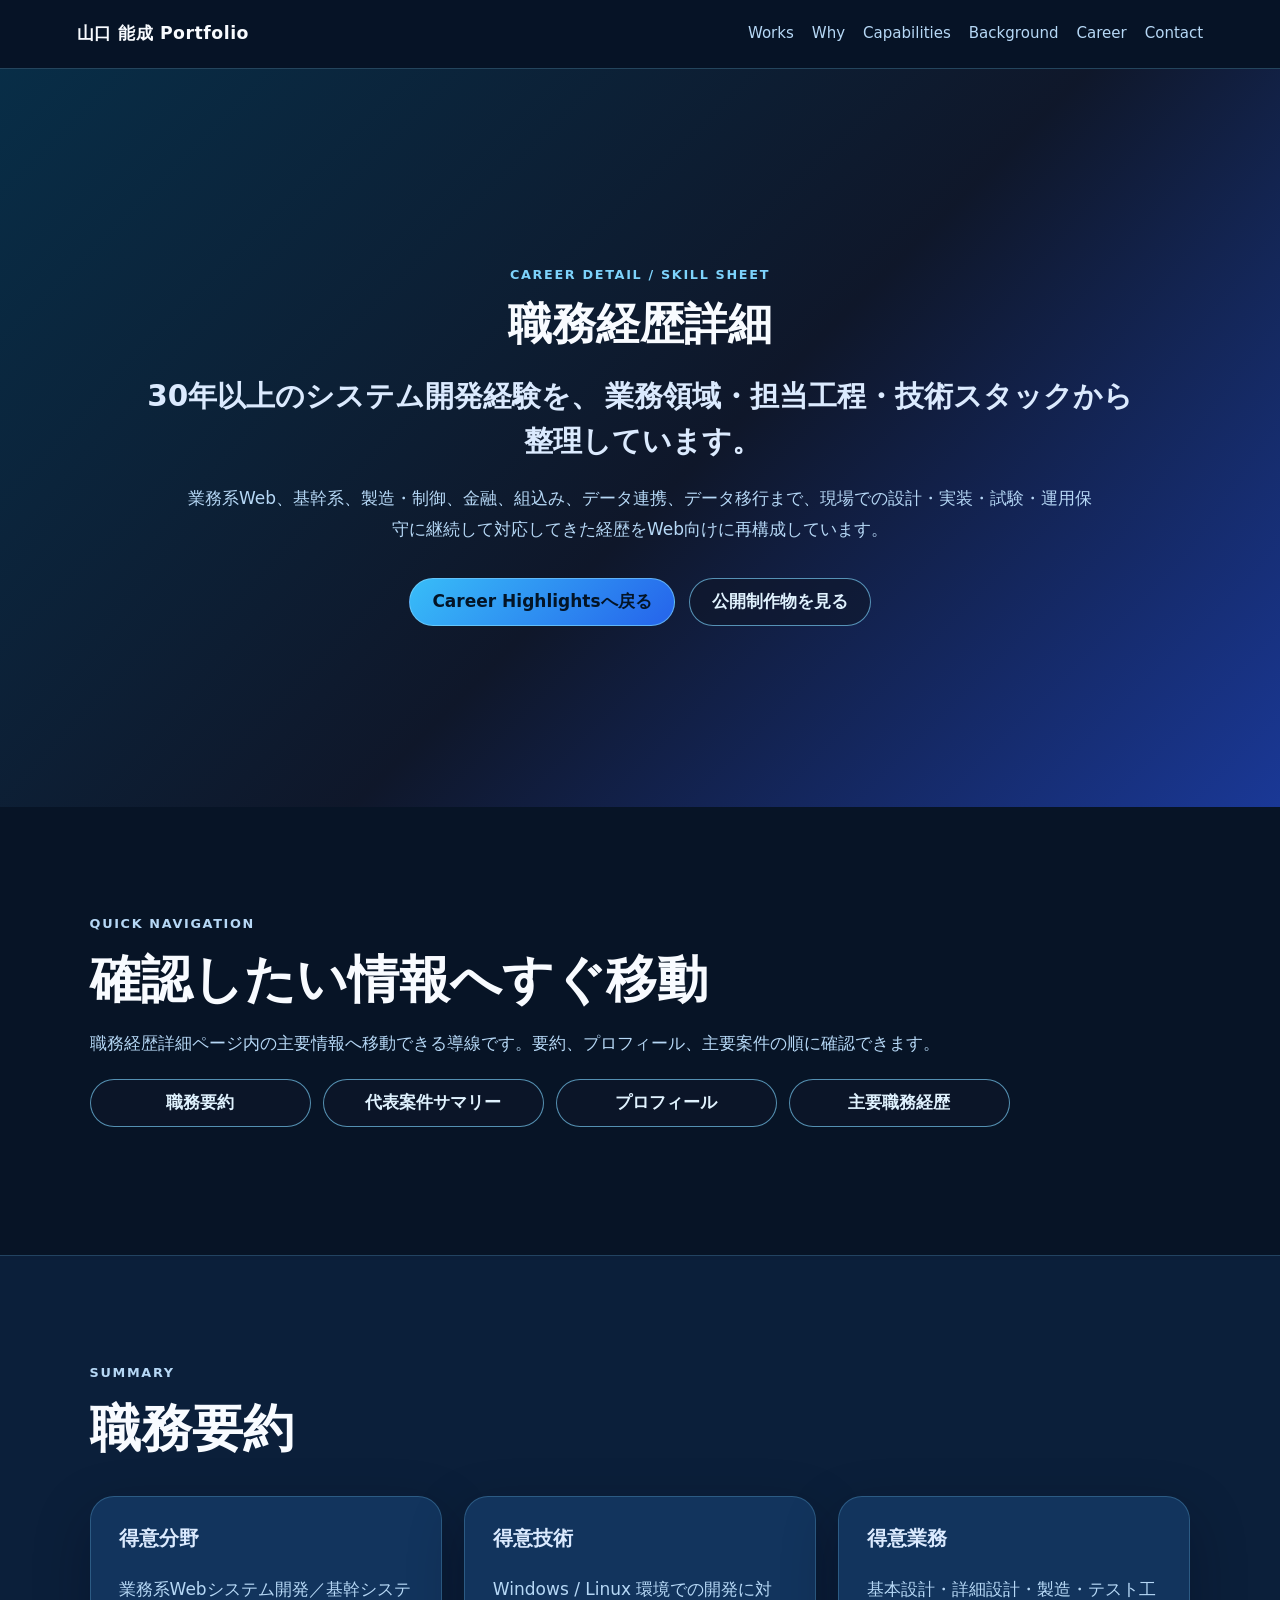
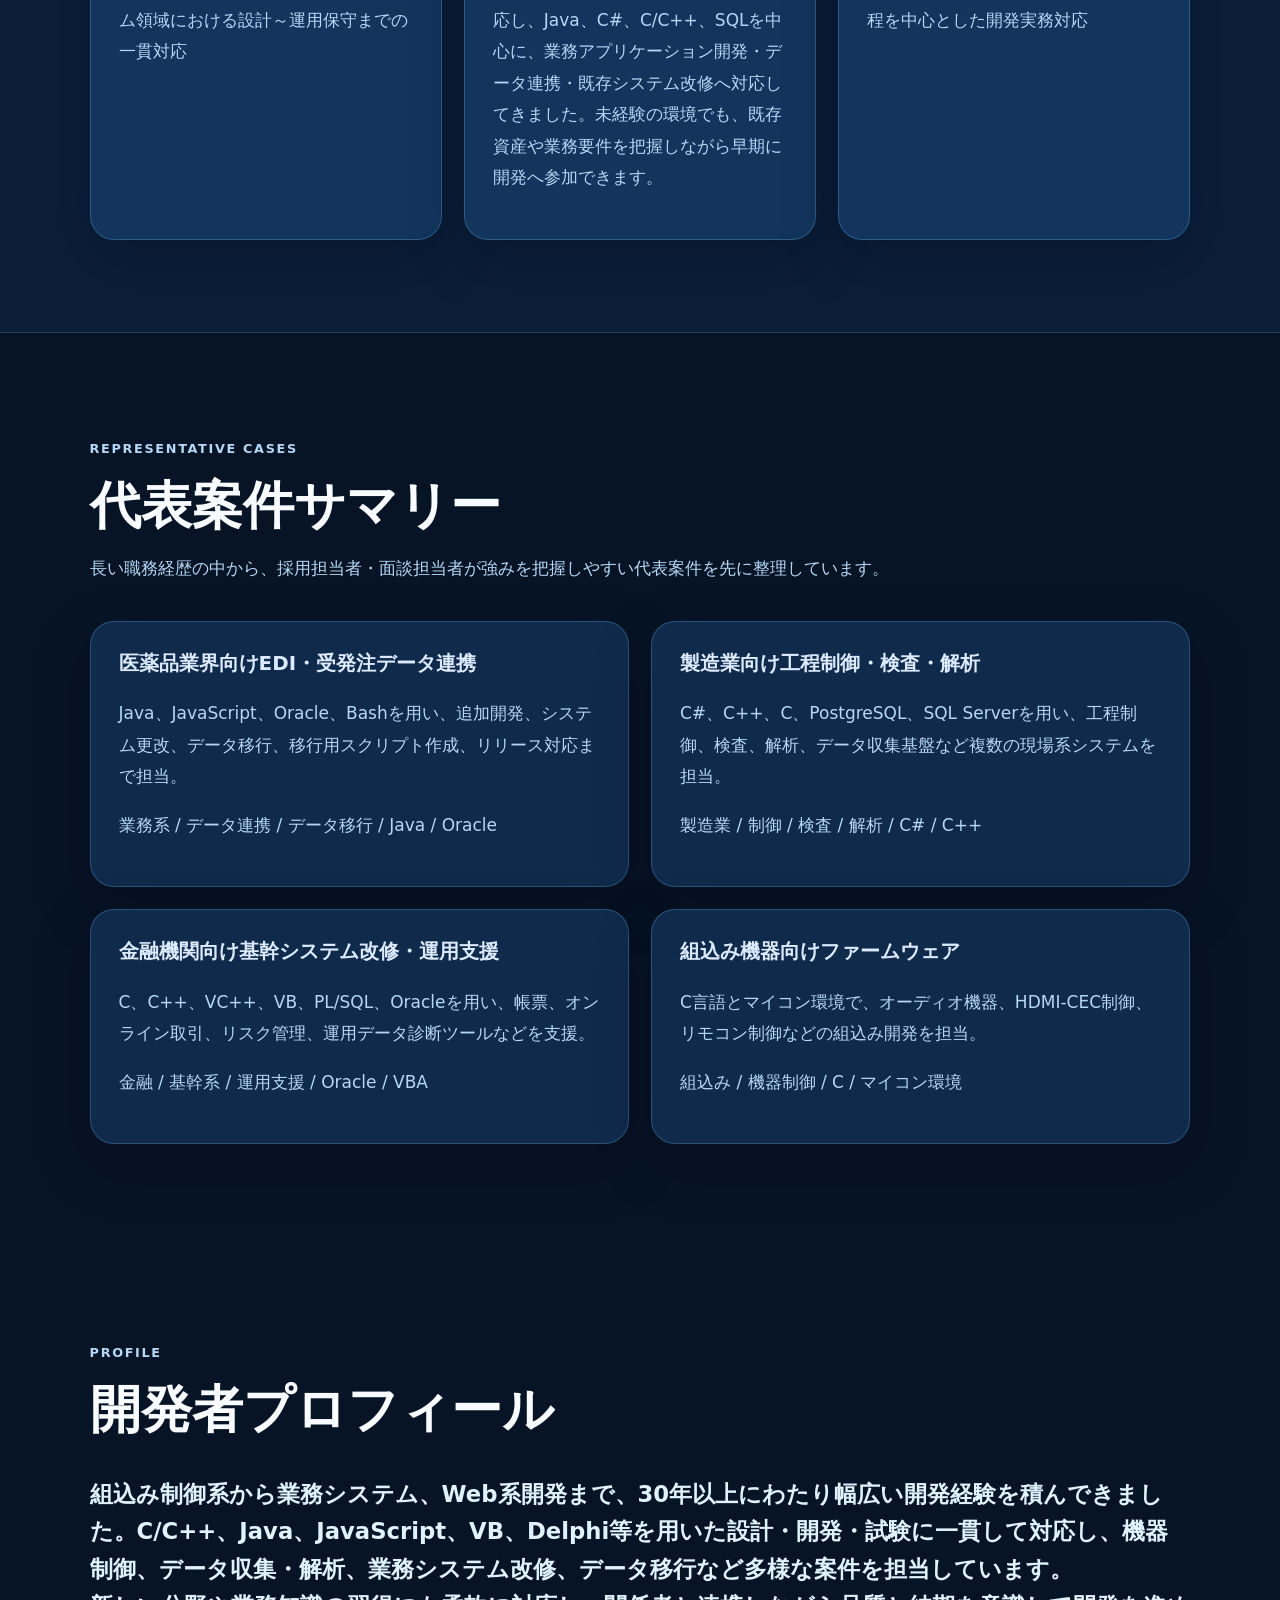
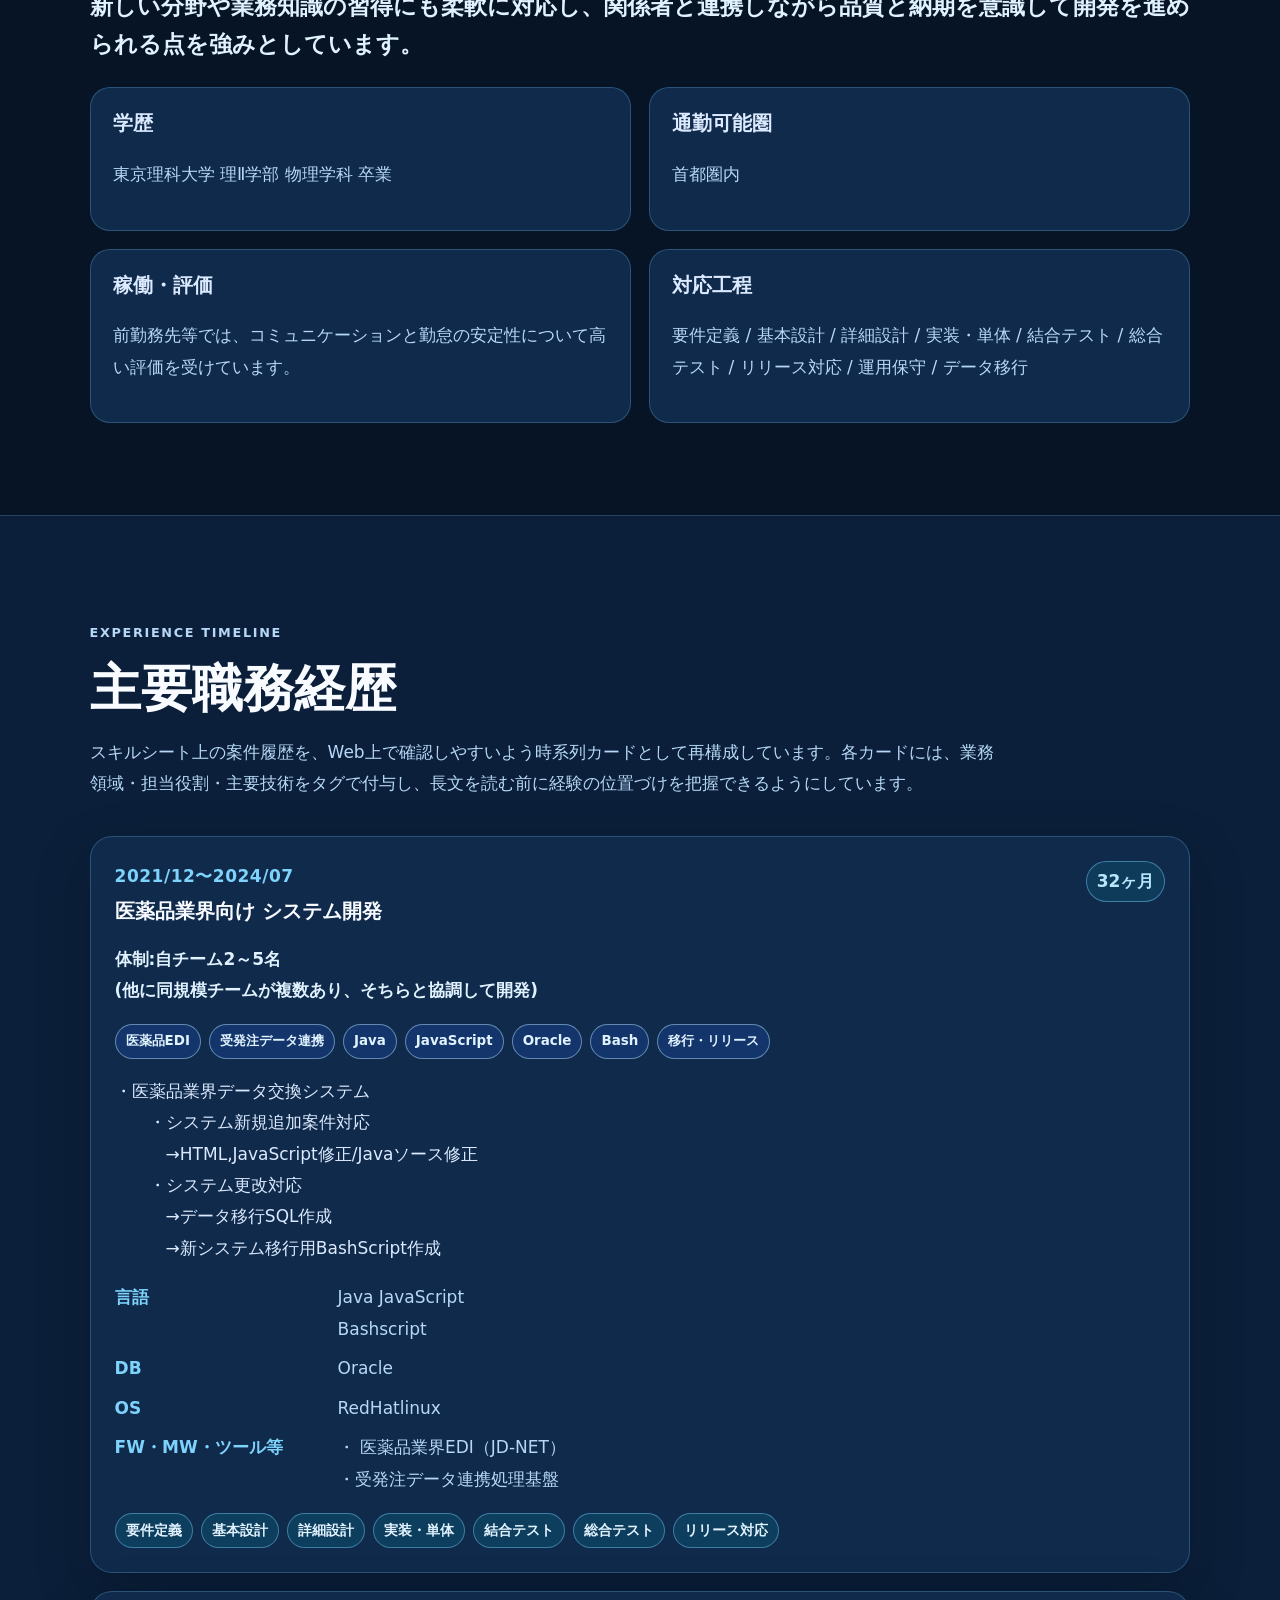
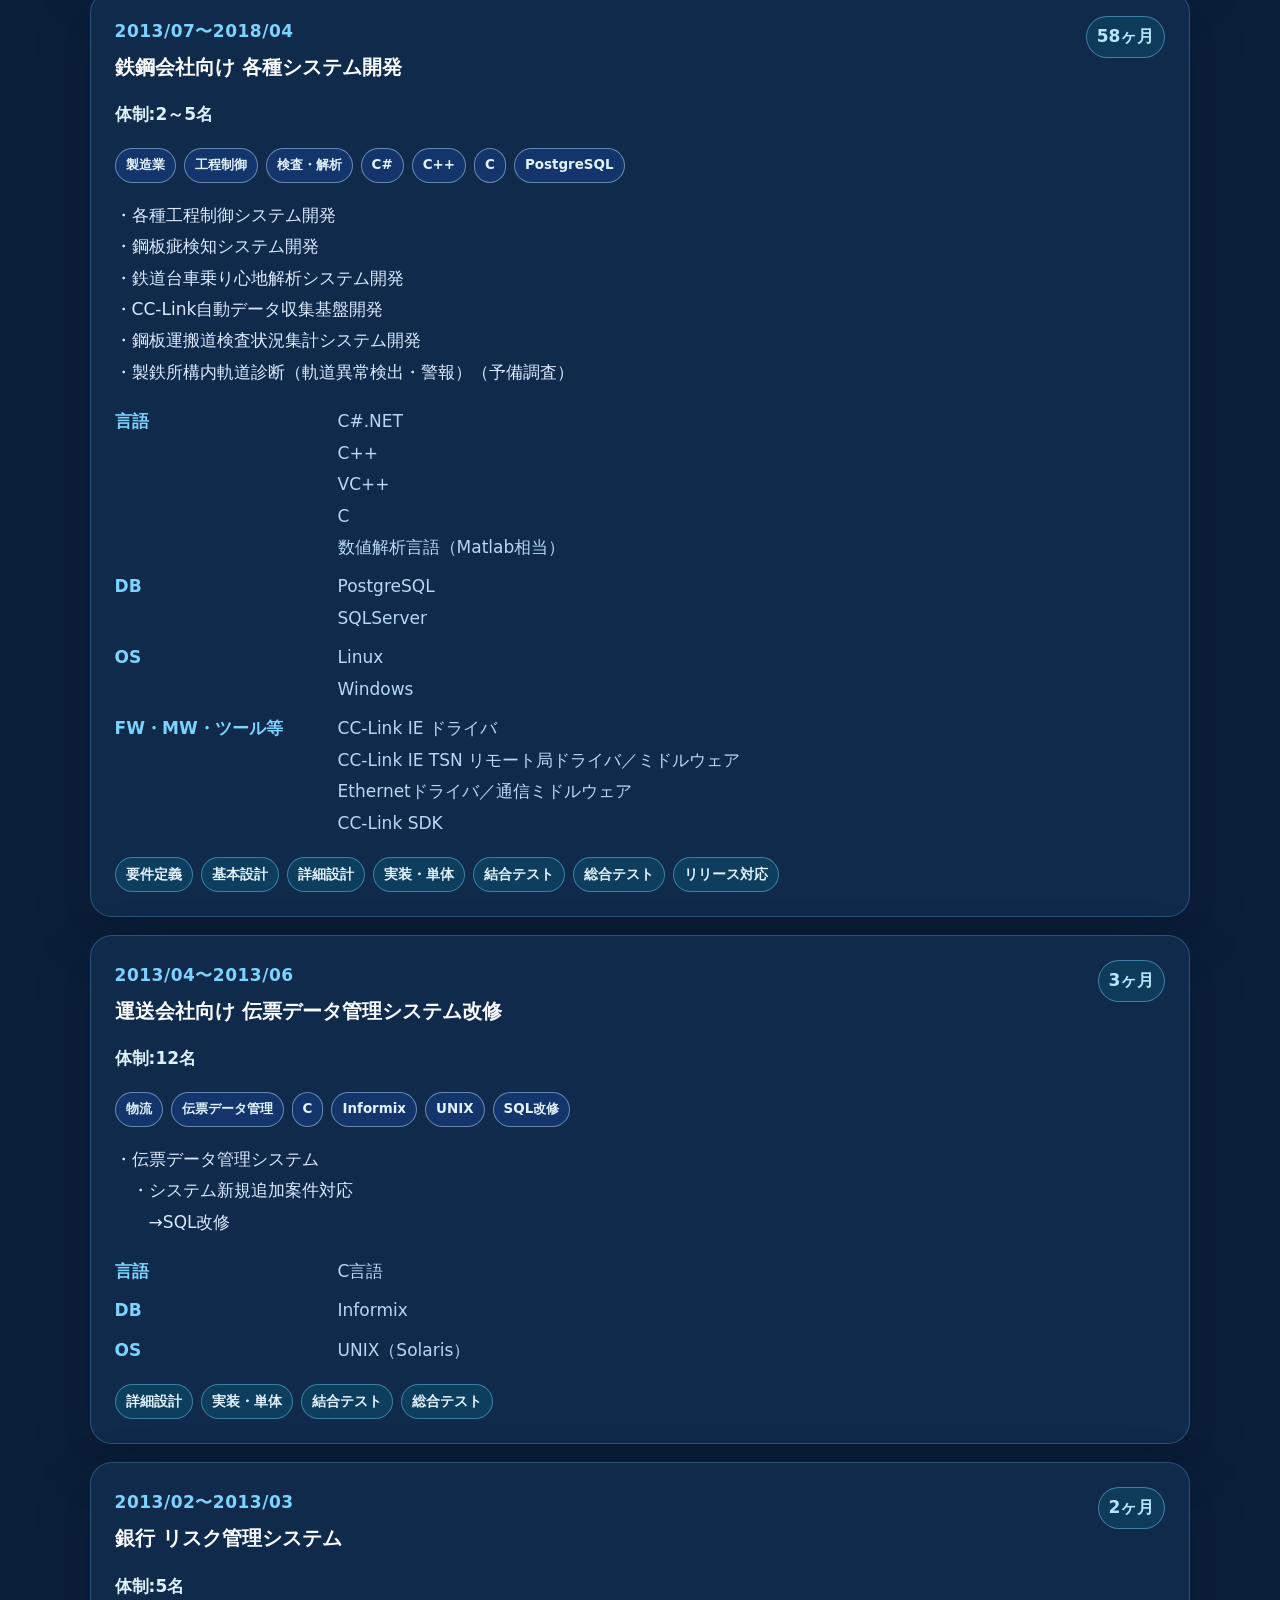
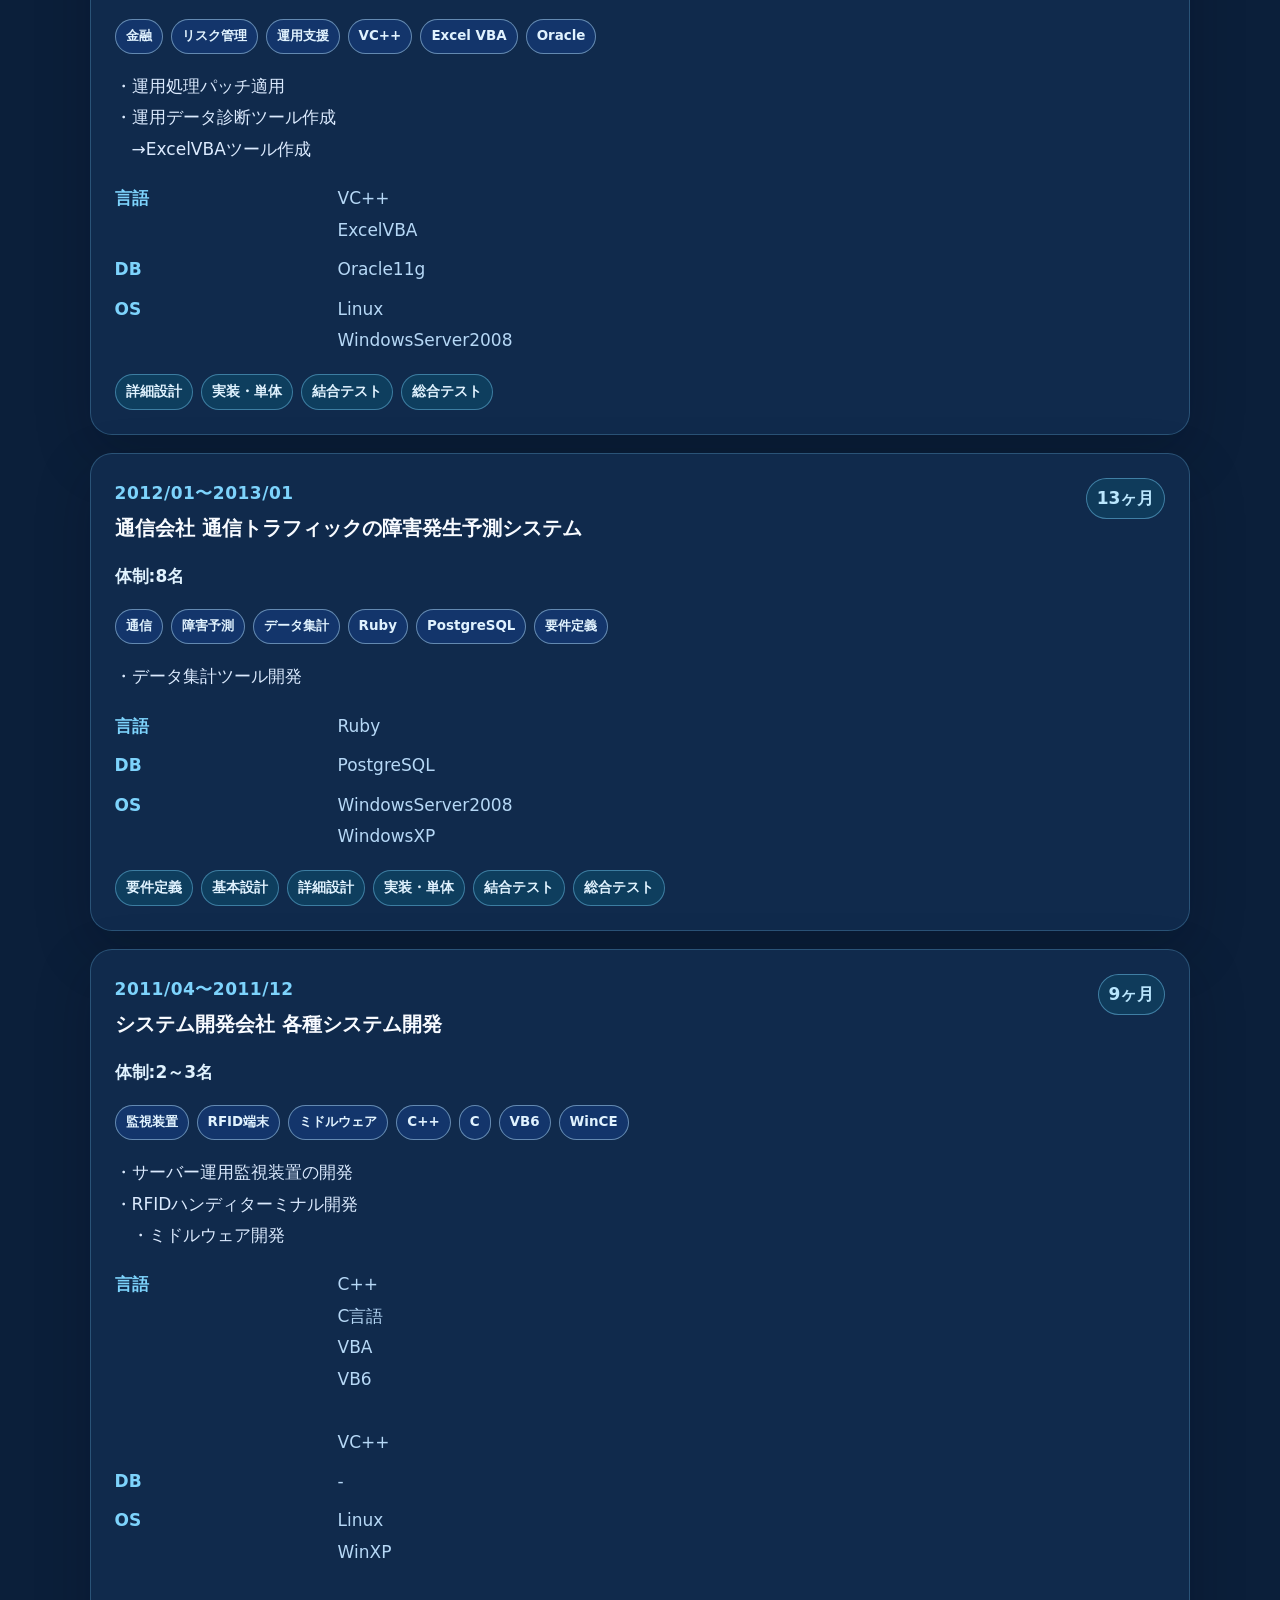
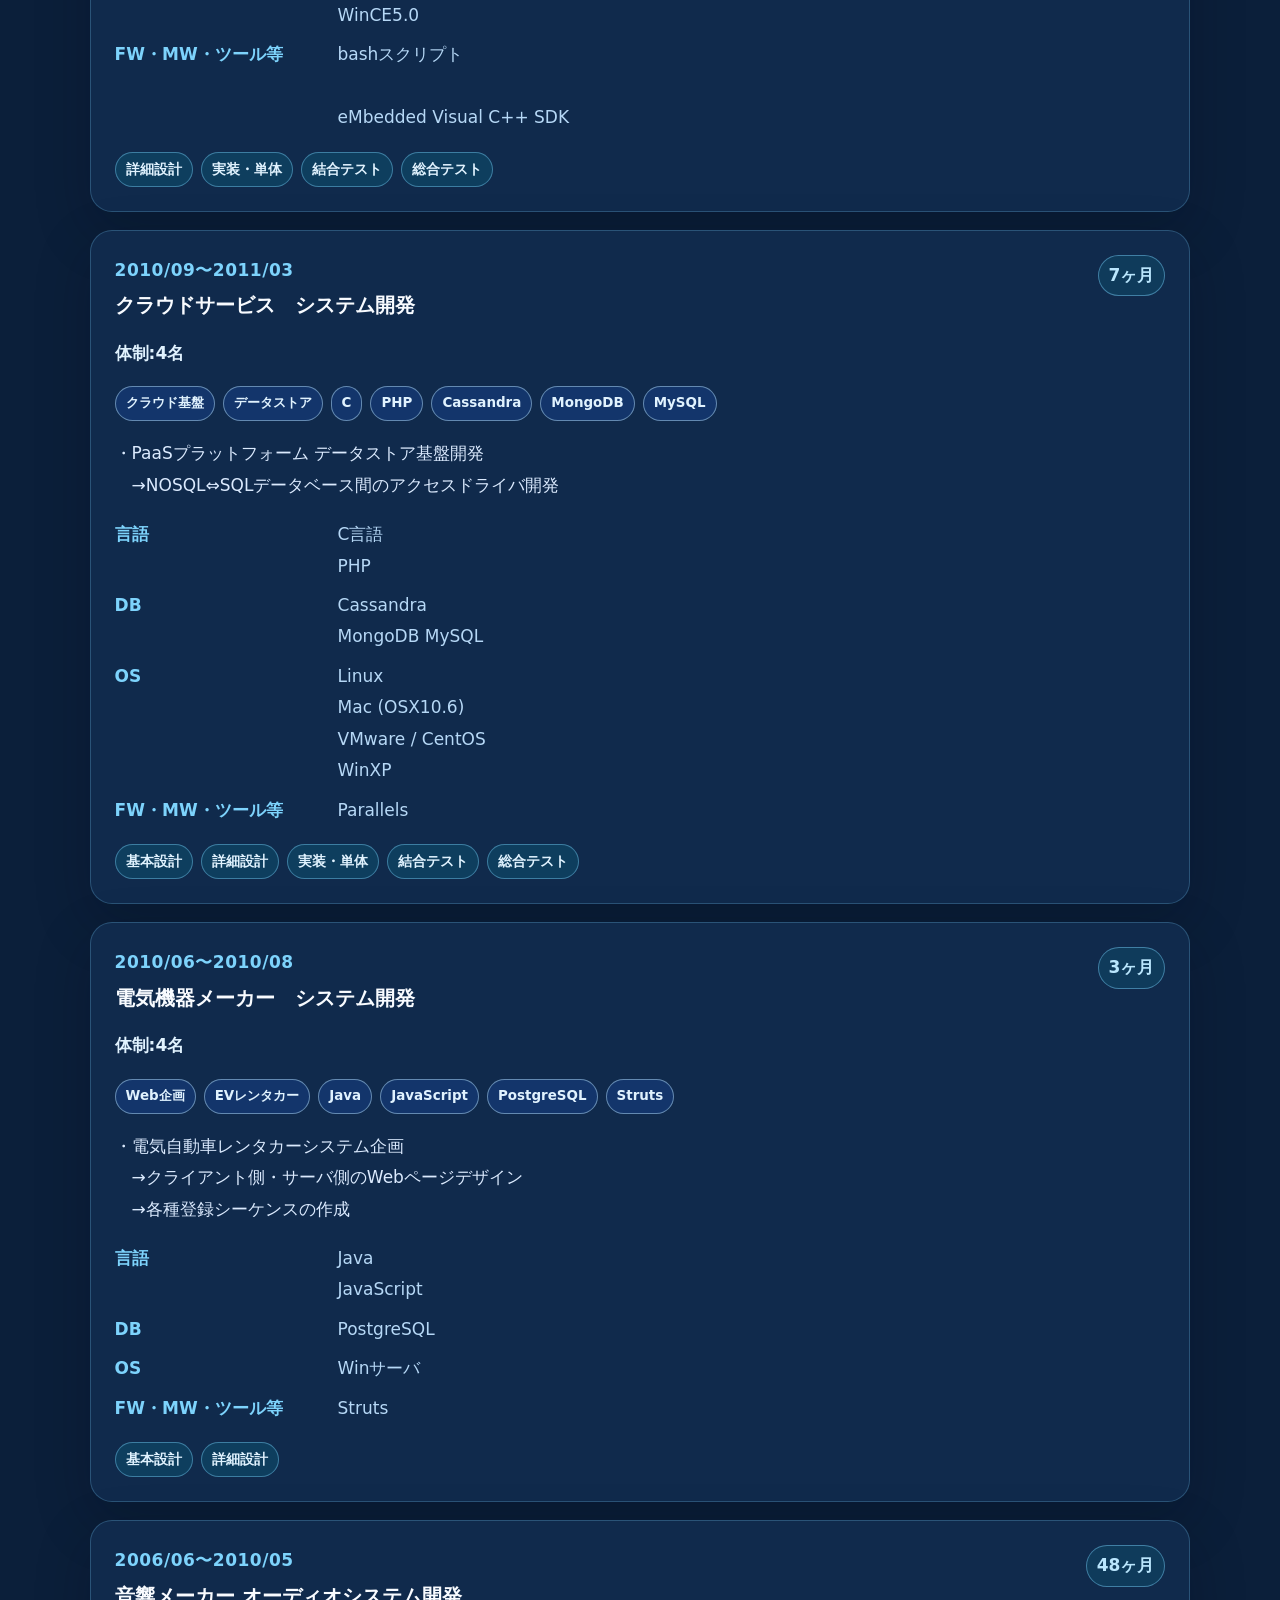
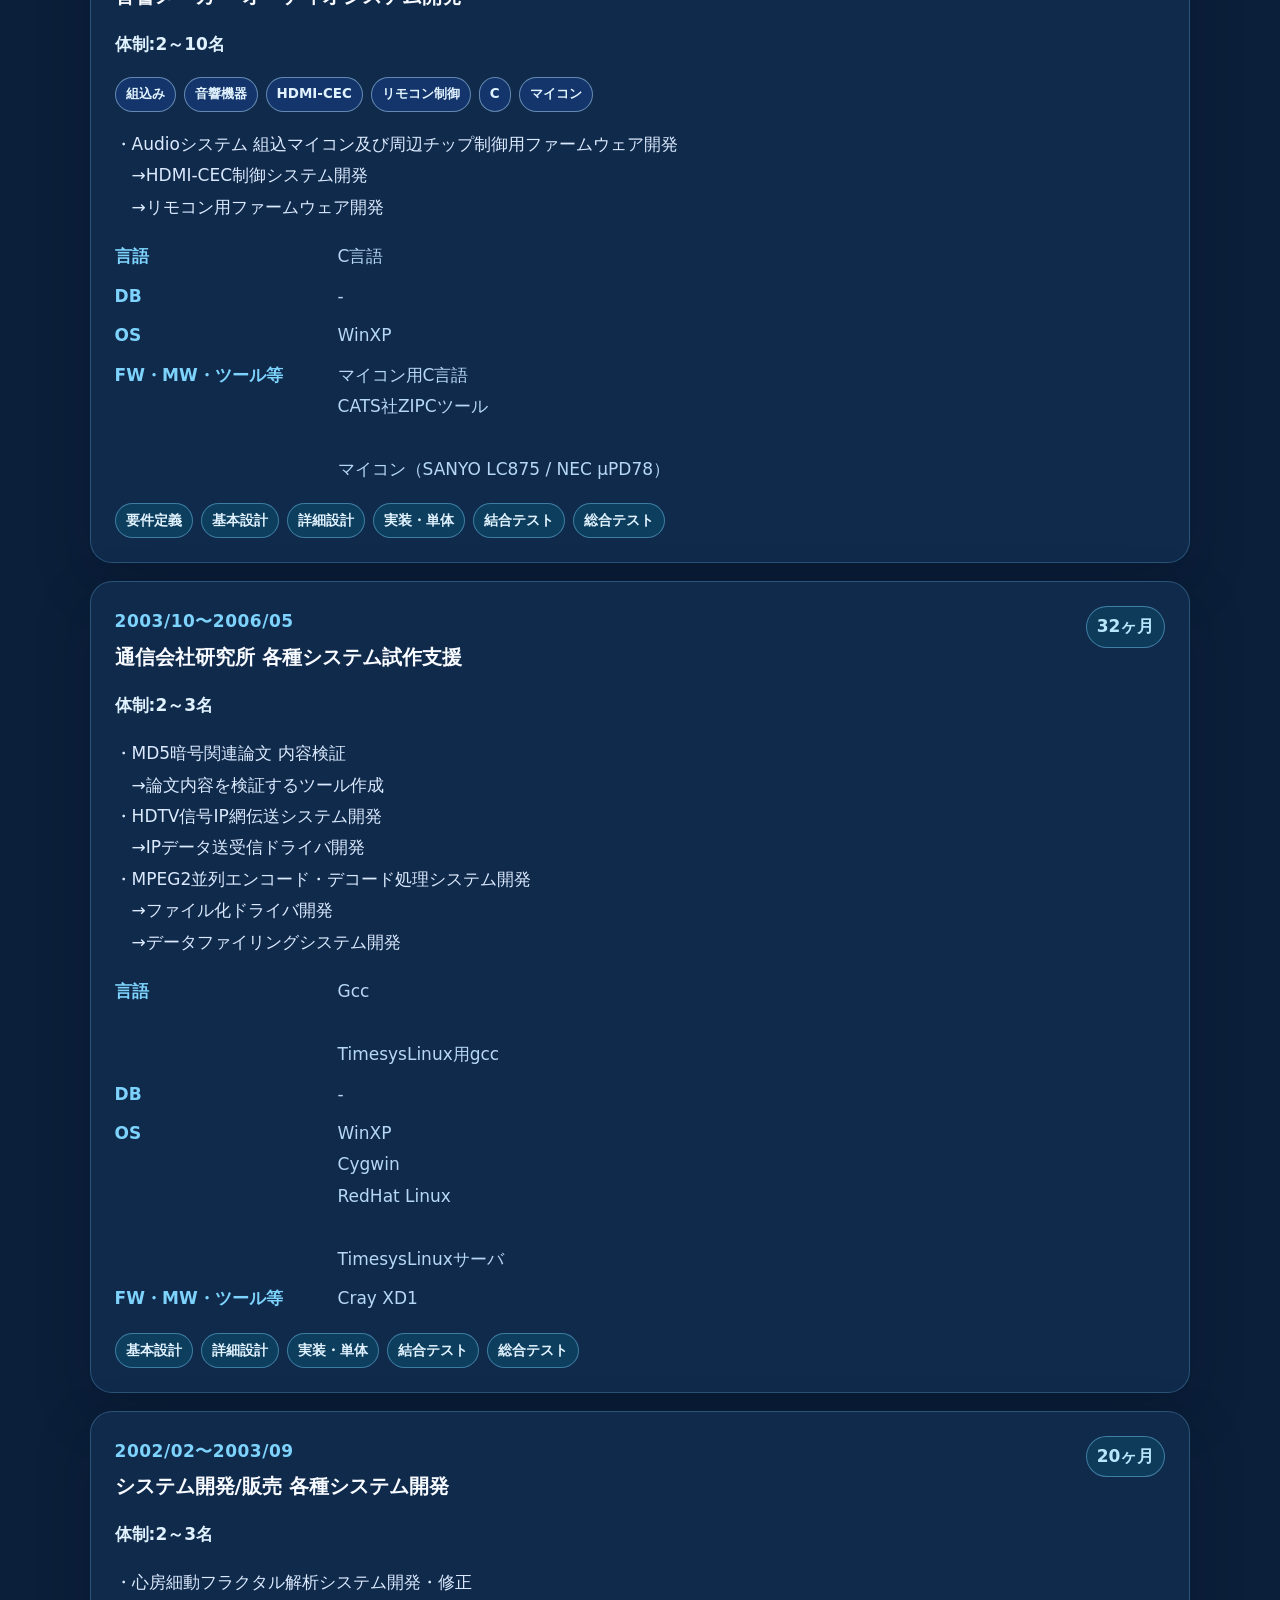
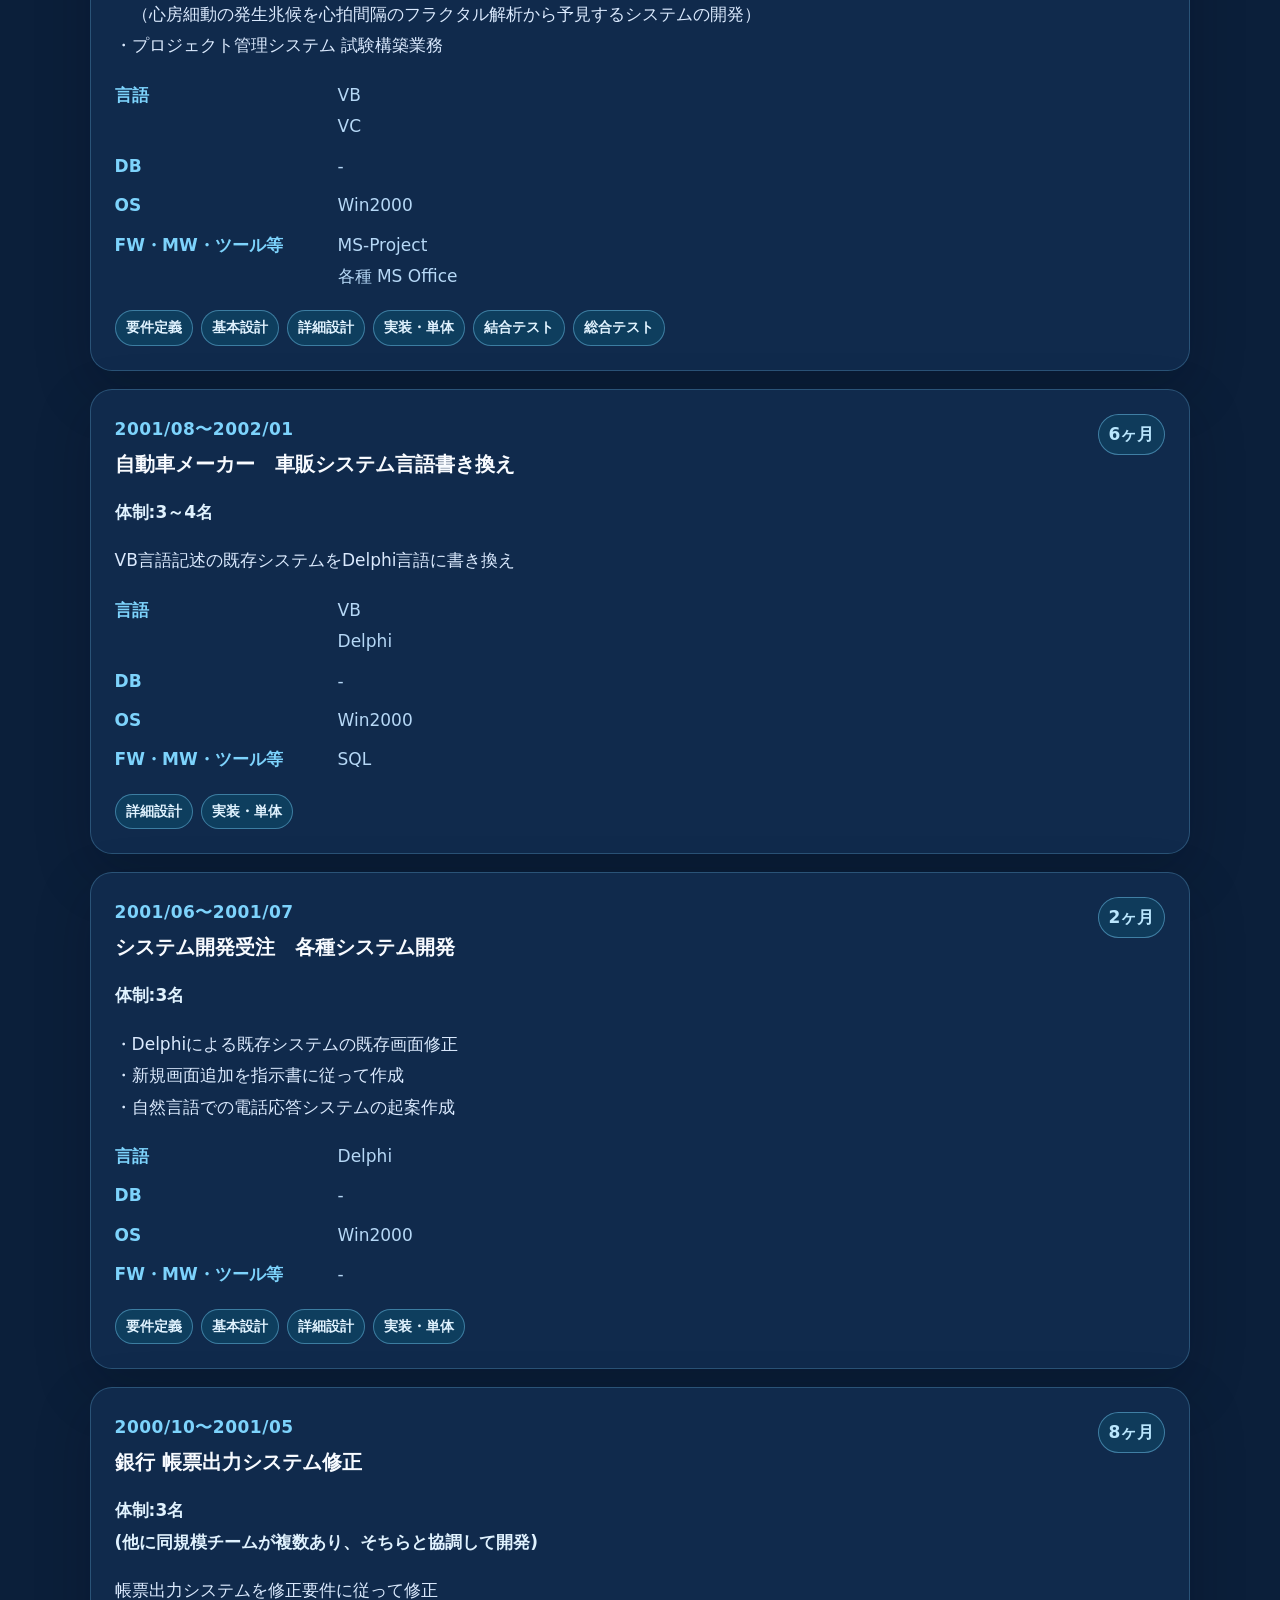
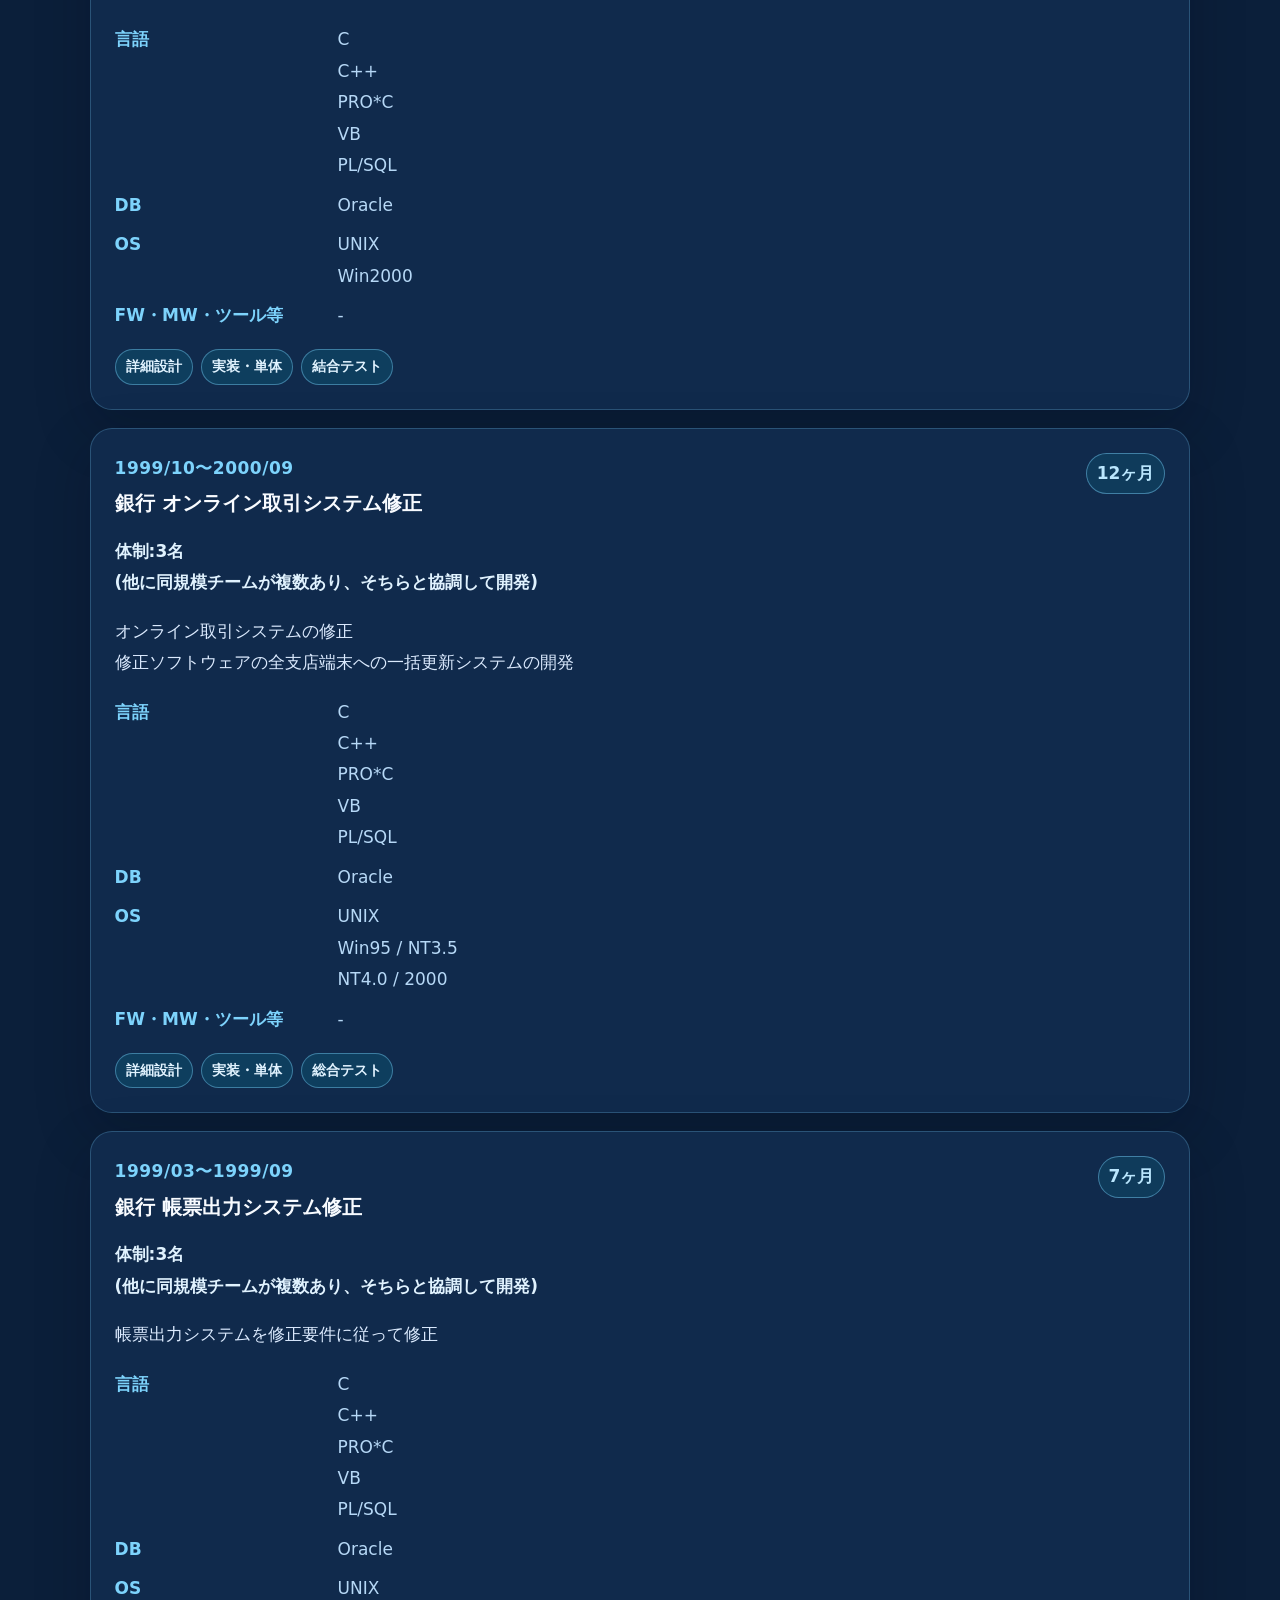
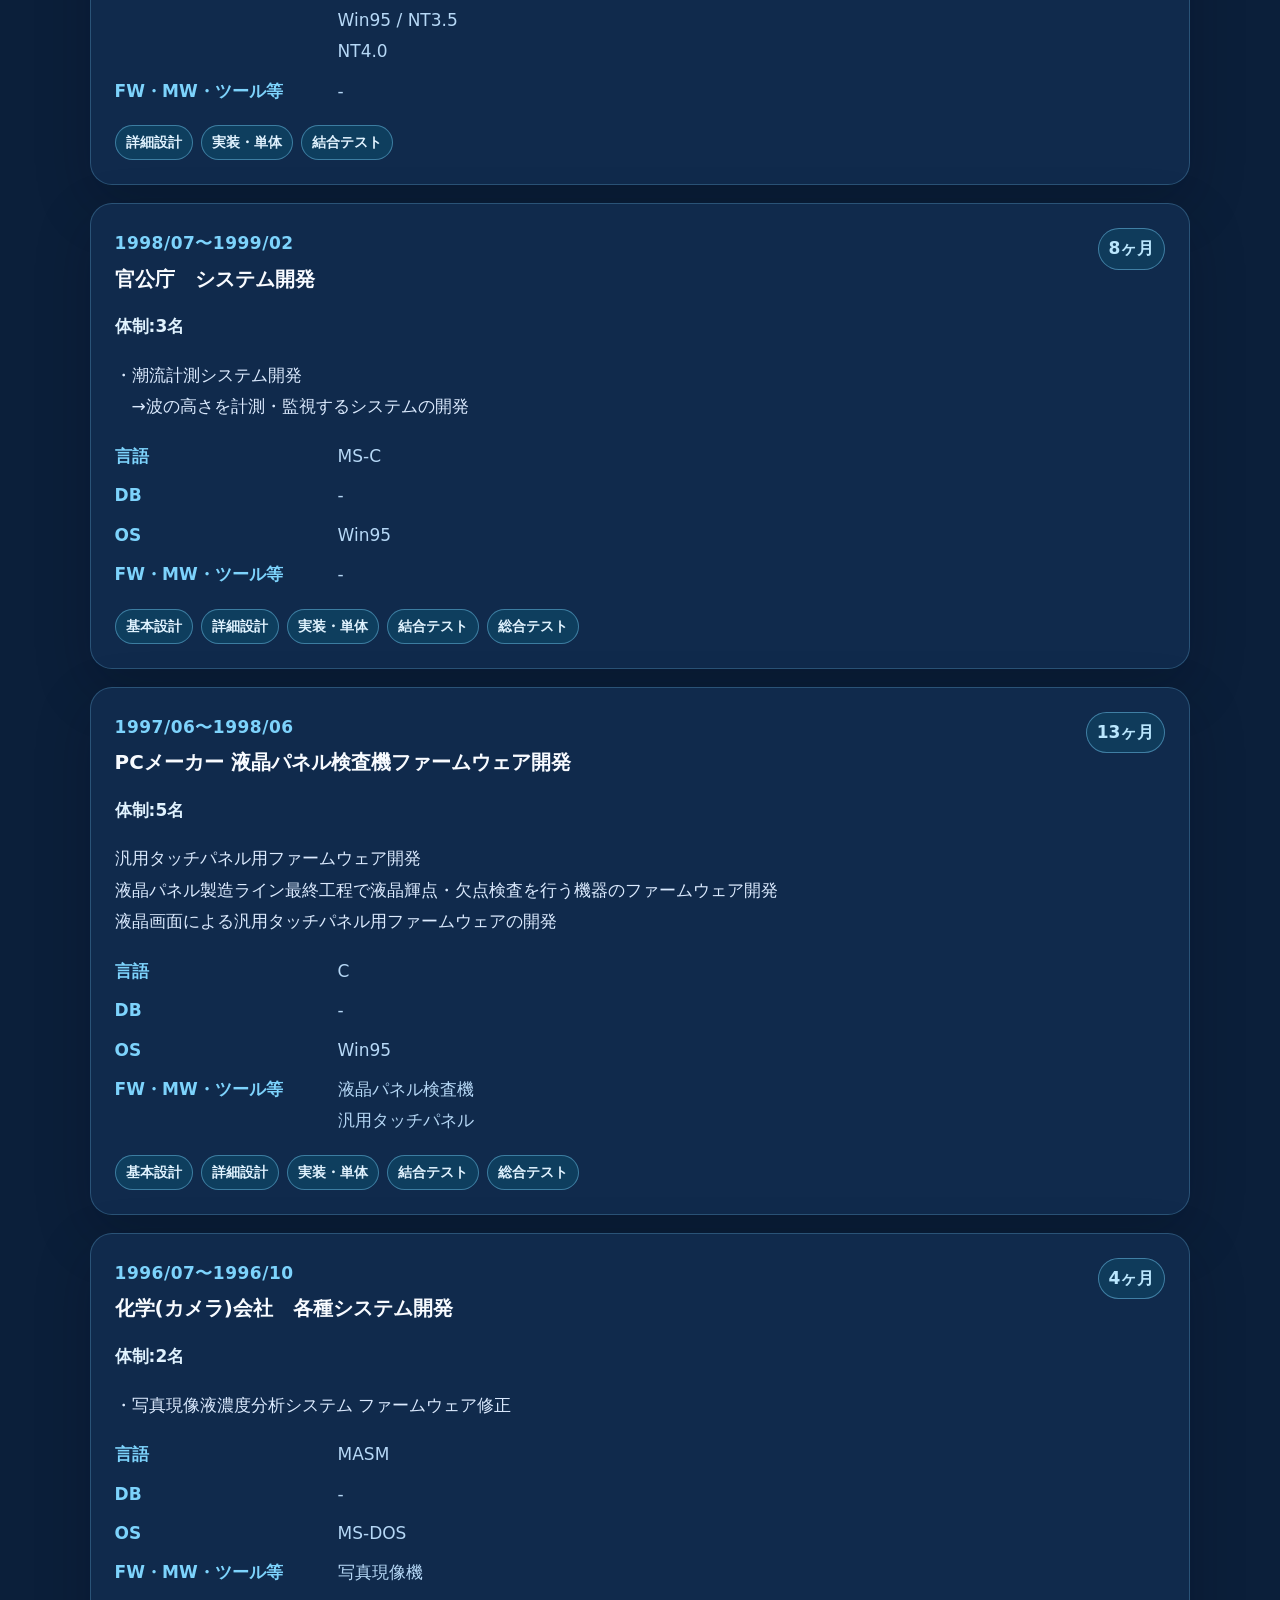
==== commit ccc011f0: "Refine portfolio copy for A+ presentation" ====
--- a/career.html
+++ b/career.html
@@ -55,7 +55,7 @@
       </div>
       <div class="cards grid-3">
         <article class="card"><h3>得意分野</h3><p>業務系Webシステム開発／基幹システム領域における設計～運用保守までの一貫対応</p></article>
-        <article class="card"><h3>得意技術</h3><p>Windows/Linuxと環境問わず開発可。C～C++～C#,Java／SQLを中心とした業務アプリケーション開発技術 。その他環境/言語でも迅速に対応して開発参加可能。</p></article>
+        <article class="card"><h3>得意技術</h3><p>Windows / Linux 環境での開発に対応し、Java、C#、C/C++、SQLを中心に、業務アプリケーション開発・データ連携・既存システム改修へ対応してきました。未経験の環境でも、既存資産や業務要件を把握しながら早期に開発へ参加できます。</p></article>
         <article class="card"><h3>得意業務</h3><p>基本設計・詳細設計・製造・テスト工程を中心とした開発実務対応</p></article>
       </div>
     </section>
@@ -96,12 +96,12 @@
         <h2>開発者プロフィール</h2>
       </div>
       <div class="featured-summary">
-        <p class="lead-small">組込み制御系から業務システム、Web系開発まで、30年以上にわたり幅広い開発経験を積んでまいりました。<br>C/C++、Java、JavaScript、VB、Delphi等を用いた設計・開発・試験に一貫して対応できることに加え、<br>機器制御、データ収集・解析、業務システム改修、データ移行など、多様な案件で実績があります。<br>新しい分野や業務知識の習得にも柔軟に対応し、現場に応じた最適な形で着実に業務を遂行してきました。<br>コミュニケーションを大切にし、関係者と連携しながら品質と納期を意識して開発を進められる点を強みとしています。</p>
+        <p class="lead-small">組込み制御系から業務システム、Web系開発まで、30年以上にわたり幅広い開発経験を積んできました。C/C++、Java、JavaScript、VB、Delphi等を用いた設計・開発・試験に一貫して対応し、機器制御、データ収集・解析、業務システム改修、データ移行など多様な案件を担当しています。<br>新しい分野や業務知識の習得にも柔軟に対応し、関係者と連携しながら品質と納期を意識して開発を進められる点を強みとしています。</p>
       </div>
       <div class="feature-grid career-profile-grid">
         <article class="feature-item"><h3>学歴</h3><p>東京理科大学 理Ⅱ学部 物理学科 卒業</p></article>
         <article class="feature-item"><h3>通勤可能圏</h3><p>首都圏内</p></article>
-        <article class="feature-item"><h3>稼働・評価</h3><p>前勤務先等では、「コミュニケーションも勤怠も非常に優秀」との評価を頂いております。</p></article>
+        <article class="feature-item"><h3>稼働・評価</h3><p>前勤務先等では、コミュニケーションと勤怠の安定性について高い評価を受けています。</p></article>
         <article class="feature-item"><h3>対応工程</h3><p class="tags">要件定義 / 基本設計 / 詳細設計 / 実装・単体 / 結合テスト / 総合テスト / リリース対応 / 運用保守 / データ移行</p></article>
       </div>
     </section>
--- a/assets/css/style.css
+++ b/assets/css/style.css
@@ -85,6 +85,23 @@
 .value-cards h3 {
   color: #f8fbff;
 }
+
+/* BEGIN ChatExec managed block: PORTFOLIO-VALUE-HEADING-NOWRAP */
+.value-proposition .section-heading {
+  max-width: min(100%, 1360px);
+}
+
+.value-proposition .section-heading h2 {
+  white-space: nowrap;
+  font-size: clamp(2rem, 3.4vw, 3.05rem);
+}
+
+@media (max-width: 1180px) {
+  .value-proposition .section-heading h2 {
+    white-space: normal;
+  }
+}
+/* END ChatExec managed block: PORTFOLIO-VALUE-HEADING-NOWRAP */
 .section-heading { max-width: 920px; margin-bottom: 36px; }
 .section-heading p { color: #b6d8f6; }
 .section-heading .service-note-warning { margin-top: 10px; }
